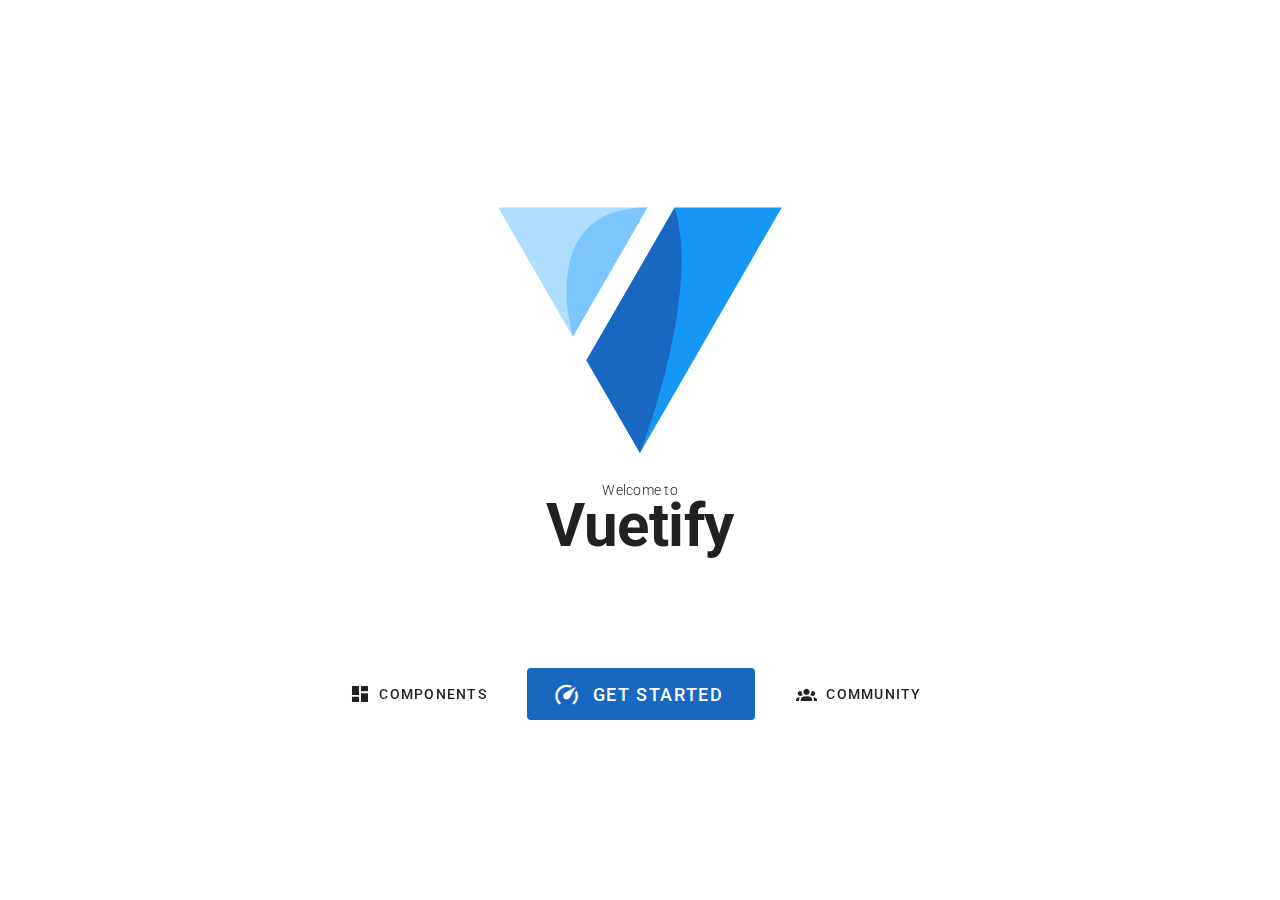
==== index.html @ 0bbea6ef "deploy: f2c32f2e1bef2b50639a0629c3ba18faef7b3a8e" ====
<!DOCTYPE html>
<html lang="en">

<head>
    <meta charset="UTF-8" />
    <link rel="icon" href="/favicon.ico" />
    <meta name="viewport" content="width=device-width, initial-scale=1.0" />
    <title>Vuetify 3</title>
  <script type="module" crossorigin src="/assets/index.d5873ca9.js"></script>
  <link rel="stylesheet" href="/assets/index.141186a6.css">
</head>

<body>
    <div id="app"></div>
    
</body>

</html>
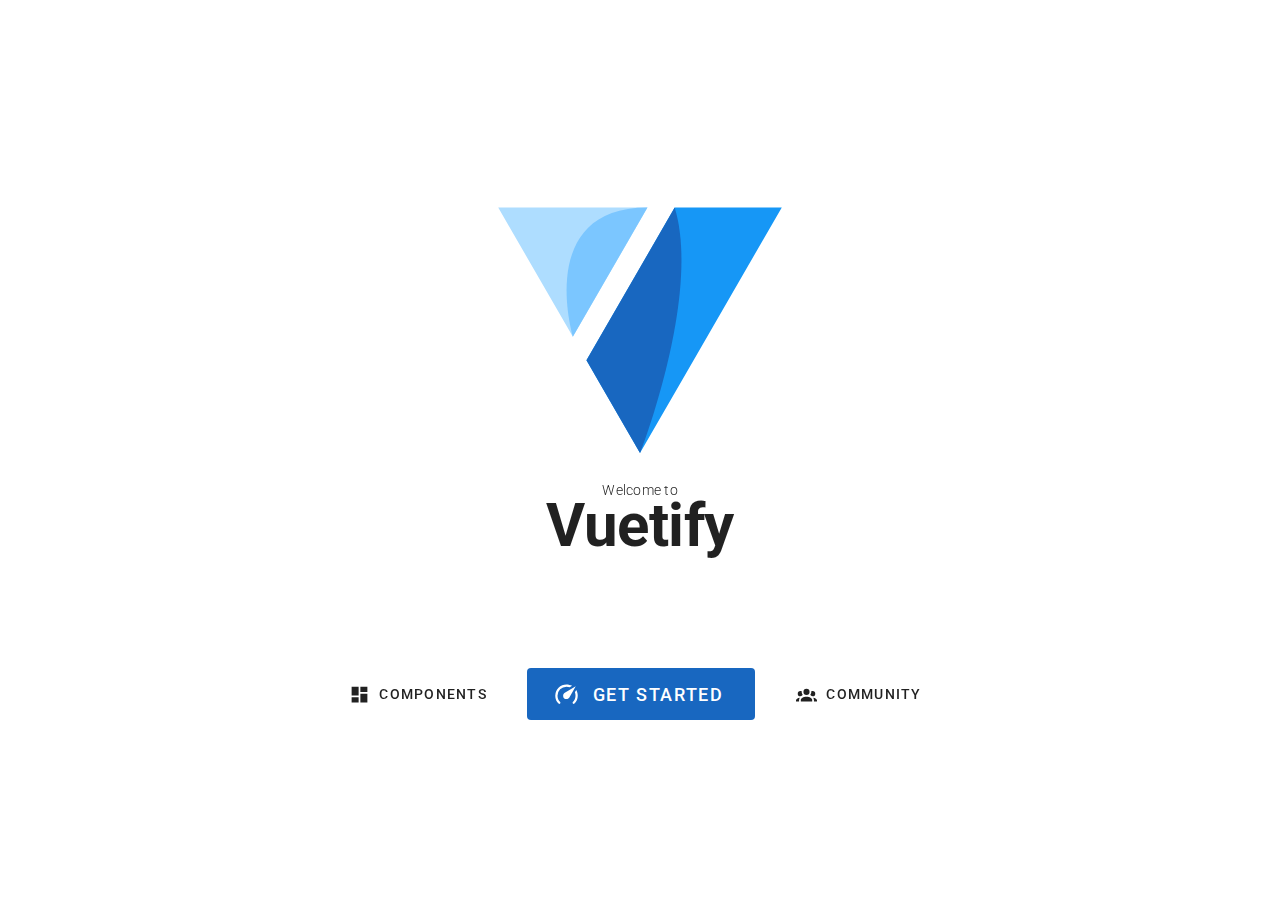
==== commit d2a955c6: "deploy: 9346ec1914d1fe28c273586a9fe1ea91f720b1ee" ====
--- a/index.html
+++ b/index.html
@@ -6,8 +6,8 @@
     <link rel="icon" href="/favicon.ico" />
     <meta name="viewport" content="width=device-width, initial-scale=1.0" />
     <title>Vuetify 3</title>
-  <script type="module" crossorigin src="/assets/index.d5873ca9.js"></script>
-  <link rel="stylesheet" href="/assets/index.141186a6.css">
+  <script type="module" crossorigin src="/assets/index.c1cafb83.js"></script>
+  <link rel="stylesheet" href="/assets/index.0f030c61.css">
 </head>
 
 <body>
--- a/assets/index.0f030c61.css
+++ b/assets/index.0f030c61.css
@@ -0,0 +1,5 @@
+.v-btn{align-items:center;border-radius:4px;display:inline-grid;grid-template-areas:"prepend content append";grid-template-columns:max-content auto max-content;font-weight:500;justify-content:center;letter-spacing:.0892857143em;line-height:normal;max-width:100%;outline:none;position:relative;text-decoration:none;text-indent:.0892857143em;text-transform:uppercase;transition-property:box-shadow,transform,opacity,background;transition-duration:.28s;transition-timing-function:cubic-bezier(.4,0,.2,1);user-select:none;vertical-align:middle;flex-shrink:0;border-color:rgba(var(--v-border-color),var(--v-border-opacity));border-style:solid;border-width:0}.v-btn--size-x-small{--v-btn-size: .625rem;--v-btn-height: 20px;font-size:.625rem;min-width:36px;padding:0 8px}.v-btn--size-small{--v-btn-size: .75rem;--v-btn-height: 28px;font-size:.75rem;min-width:50px;padding:0 12px}.v-btn--size-default{--v-btn-size: .875rem;--v-btn-height: 36px;font-size:.875rem;min-width:64px;padding:0 16px}.v-btn--size-large{--v-btn-size: 1rem;--v-btn-height: 44px;font-size:1rem;min-width:78px;padding:0 20px}.v-btn--size-x-large{--v-btn-size: 1.125rem;--v-btn-height: 52px;font-size:1.125rem;min-width:92px;padding:0 24px}.v-btn.v-btn--density-default{height:calc(var(--v-btn-height) + 0px)}.v-btn.v-btn--density-comfortable{height:calc(var(--v-btn-height) + -8px)}.v-btn.v-btn--density-compact{height:calc(var(--v-btn-height) + -12px)}.v-btn--border{border-width:thin;box-shadow:none}.v-btn--absolute{position:absolute}.v-btn--fixed{position:fixed}.v-btn:hover>.v-btn__overlay{opacity:calc(var(--v-hover-opacity) * var(--v-theme-overlay-multiplier))}.v-btn:focus-visible>.v-btn__overlay{opacity:calc(var(--v-focus-opacity) * var(--v-theme-overlay-multiplier))}@supports not selector(:focus-visible){.v-btn:focus>.v-btn__overlay{opacity:calc(var(--v-focus-opacity) * var(--v-theme-overlay-multiplier))}}.v-btn--active>.v-btn__overlay,.v-btn[aria-haspopup=menu][aria-expanded=true]>.v-btn__overlay{opacity:calc(var(--v-activated-opacity) * var(--v-theme-overlay-multiplier))}.v-btn--active:hover>.v-btn__overlay,.v-btn[aria-haspopup=menu][aria-expanded=true]:hover>.v-btn__overlay{opacity:calc((var(--v-activated-opacity) + var(--v-hover-opacity)) * var(--v-theme-overlay-multiplier))}.v-btn--active:focus-visible>.v-btn__overlay,.v-btn[aria-haspopup=menu][aria-expanded=true]:focus-visible>.v-btn__overlay{opacity:calc((var(--v-activated-opacity) + var(--v-focus-opacity)) * var(--v-theme-overlay-multiplier))}@supports not selector(:focus-visible){.v-btn--active:focus>.v-btn__overlay,.v-btn[aria-haspopup=menu][aria-expanded=true]:focus>.v-btn__overlay{opacity:calc((var(--v-activated-opacity) + var(--v-focus-opacity)) * var(--v-theme-overlay-multiplier))}}.v-btn--variant-plain,.v-btn--variant-outlined,.v-btn--variant-text,.v-btn--variant-tonal{background:transparent;color:inherit}.v-btn--variant-plain{opacity:.62}.v-btn--variant-plain:focus,.v-btn--variant-plain:hover{opacity:1}.v-btn--variant-plain .v-btn__overlay{display:none}.v-btn--variant-elevated,.v-btn--variant-flat{background:rgb(var(--v-theme-surface));color:rgba(var(--v-theme-on-surface),var(--v-high-emphasis-opacity))}.v-btn--variant-elevated{box-shadow:0 3px 1px -2px var(--v-shadow-key-umbra-opacity, rgba(0, 0, 0, .2)),0 2px 2px 0 var(--v-shadow-key-penumbra-opacity, rgba(0, 0, 0, .14)),0 1px 5px 0 var(--v-shadow-key-penumbra-opacity, rgba(0, 0, 0, .12))}.v-btn--variant-flat{box-shadow:0 0 0 0 var(--v-shadow-key-umbra-opacity, rgba(0, 0, 0, .2)),0 0 0 0 var(--v-shadow-key-penumbra-opacity, rgba(0, 0, 0, .14)),0 0 0 0 var(--v-shadow-key-penumbra-opacity, rgba(0, 0, 0, .12))}.v-btn--variant-outlined{border:thin solid currentColor}.v-btn--variant-text .v-btn__overlay{background:currentColor}.v-btn--variant-tonal .v-btn__underlay{background:currentColor;opacity:var(--v-activated-opacity);border-radius:inherit;position:absolute;top:0;right:0;bottom:0;left:0;pointer-events:none}@supports selector(:focus-visible){.v-btn:after{content:"";position:absolute;top:0;left:0;width:100%;height:100%;pointer-events:none;border:2px solid currentColor;border-radius:inherit;opacity:0;transition:opacity .2s ease-in-out}.v-btn:focus-visible:after{opacity:calc(.25 * var(--v-theme-overlay-multiplier))}}.v-btn--icon{border-radius:50%;min-width:0;padding:0}.v-btn--icon.v-btn--size-default{font-size:1rem}.v-btn--icon.v-btn--density-default{width:calc(var(--v-btn-height) + 12px);height:calc(var(--v-btn-height) + 12px)}.v-btn--icon.v-btn--density-comfortable{width:calc(var(--v-btn-height) + 0px);height:calc(var(--v-btn-height) + 0px)}.v-btn--icon.v-btn--density-compact{width:calc(var(--v-btn-height) + -8px);height:calc(var(--v-btn-height) + -8px)}.v-btn--elevated:hover,.v-btn--elevated:focus{box-shadow:0 2px 4px -1px var(--v-shadow-key-umbra-opacity, rgba(0, 0, 0, .2)),0 4px 5px 0 var(--v-shadow-key-penumbra-opacity, rgba(0, 0, 0, .14)),0 1px 10px 0 var(--v-shadow-key-penumbra-opacity, rgba(0, 0, 0, .12))}.v-btn--elevated:active{box-shadow:0 5px 5px -3px var(--v-shadow-key-umbra-opacity, rgba(0, 0, 0, .2)),0 8px 10px 1px var(--v-shadow-key-penumbra-opacity, rgba(0, 0, 0, .14)),0 3px 14px 2px var(--v-shadow-key-penumbra-opacity, rgba(0, 0, 0, .12))}.v-btn--flat{box-shadow:none}.v-btn--block{display:flex;flex:1 0 auto;min-width:100%}.v-btn--disabled{pointer-events:none;opacity:.26}.v-btn--disabled.v-btn--variant-elevated,.v-btn--disabled.v-btn--variant-flat{box-shadow:none;opacity:1;color:rgba(var(--v-theme-on-surface),.26);background:rgb(var(--v-theme-surface))}.v-btn--disabled.v-btn--variant-elevated .v-btn__overlay,.v-btn--disabled.v-btn--variant-flat .v-btn__overlay{opacity:.4615384615}.v-btn--loading{pointer-events:none}.v-btn--loading .v-btn__content,.v-btn--loading .v-btn__prepend,.v-btn--loading .v-btn__append{opacity:0}.v-btn--stacked{grid-template-areas:"prepend" "content" "append";grid-template-columns:auto;grid-template-rows:max-content max-content max-content;justify-items:center;align-content:center}.v-btn--stacked .v-btn__content{flex-direction:column;line-height:1.25}.v-btn--stacked .v-btn__prepend,.v-btn--stacked .v-btn__append,.v-btn--stacked .v-btn__content>.v-icon--start,.v-btn--stacked .v-btn__content>.v-icon--end{margin-inline-start:0;margin-inline-end:0}.v-btn--stacked .v-btn__prepend,.v-btn--stacked .v-btn__content>.v-icon--start{margin-bottom:4px}.v-btn--stacked .v-btn__append,.v-btn--stacked .v-btn__content>.v-icon--end{margin-top:4px}.v-btn--stacked.v-btn--size-x-small{--v-btn-size: .625rem;--v-btn-height: 56px;font-size:.625rem;min-width:56px;padding:0 12px}.v-btn--stacked.v-btn--size-small{--v-btn-size: .75rem;--v-btn-height: 64px;font-size:.75rem;min-width:64px;padding:0 14px}.v-btn--stacked.v-btn--size-default{--v-btn-size: .875rem;--v-btn-height: 72px;font-size:.875rem;min-width:72px;padding:0 16px}.v-btn--stacked.v-btn--size-large{--v-btn-size: 1rem;--v-btn-height: 80px;font-size:1rem;min-width:80px;padding:0 18px}.v-btn--stacked.v-btn--size-x-large{--v-btn-size: 1.125rem;--v-btn-height: 88px;font-size:1.125rem;min-width:88px;padding:0 20px}.v-btn--stacked.v-btn--density-default{height:calc(var(--v-btn-height) + 0px)}.v-btn--stacked.v-btn--density-comfortable{height:calc(var(--v-btn-height) + -16px)}.v-btn--stacked.v-btn--density-compact{height:calc(var(--v-btn-height) + -24px)}.v-btn--rounded{border-radius:24px}.v-btn .v-icon{--v-icon-size-multiplier: .8571428571}.v-btn--icon .v-icon{--v-icon-size-multiplier: 1}.v-btn--stacked .v-icon{--v-icon-size-multiplier: 1.1428571429}.v-btn__loader{align-items:center;display:flex;height:100%;justify-content:center;left:0;position:absolute;top:0;width:100%}.v-btn__content,.v-btn__prepend,.v-btn__append{align-items:center;display:flex;transition:transform,opacity .2s cubic-bezier(.4,0,.2,1)}.v-btn__prepend{grid-area:prepend;margin-inline-start:calc(var(--v-btn-height) / -9);margin-inline-end:calc(var(--v-btn-height) / 4.5)}.v-btn__append{grid-area:append;margin-inline-start:calc(var(--v-btn-height) / 4.5);margin-inline-end:calc(var(--v-btn-height) / -9)}.v-btn__content{grid-area:content;justify-content:center;white-space:nowrap}.v-btn__content>.v-icon--start{margin-inline-start:calc(var(--v-btn-height) / -9);margin-inline-end:calc(var(--v-btn-height) / 4.5)}.v-btn__content>.v-icon--end{margin-inline-start:calc(var(--v-btn-height) / 4.5);margin-inline-end:calc(var(--v-btn-height) / -9)}.v-btn--stacked .v-btn__content{white-space:normal}.v-btn__overlay{background-color:currentColor;border-radius:inherit;opacity:0;transition:opacity .2s ease-in-out}.v-btn__overlay,.v-btn__underlay{position:absolute;top:0;left:0;width:100%;height:100%;pointer-events:none}.v-app-bar .v-btn{box-shadow:0 0 0 0 var(--v-shadow-key-umbra-opacity, rgba(0, 0, 0, .2)),0 0 0 0 var(--v-shadow-key-penumbra-opacity, rgba(0, 0, 0, .14)),0 0 0 0 var(--v-shadow-key-penumbra-opacity, rgba(0, 0, 0, .12))}.v-card-actions .v-btn{padding:0 8px;box-shadow:0 0 0 0 var(--v-shadow-key-umbra-opacity, rgba(0, 0, 0, .2)),0 0 0 0 var(--v-shadow-key-penumbra-opacity, rgba(0, 0, 0, .14)),0 0 0 0 var(--v-shadow-key-penumbra-opacity, rgba(0, 0, 0, .12))}.v-card-actions .v-btn~.v-btn{margin-inline-start:.5rem}.v-banner-actions .v-btn{padding:0 8px}.v-pagination .v-btn{border-radius:4px}.v-btn__overlay{transition:none}.v-pagination__item--is-active .v-btn__overlay{opacity:var(--v-border-opacity)}.v-snackbar-actions .v-btn{padding:0 8px}.v-btn-toggle .v-btn.v-btn--selected:not(.v-btn--disabled) .v-btn__overlay{opacity:var(--v-activated-opacity)}.v-btn-group{display:inline-flex;flex-wrap:nowrap;max-width:100%;min-width:0;overflow:hidden;vertical-align:middle;border-color:rgba(var(--v-border-color),var(--v-border-opacity));border-style:solid;border-width:0;box-shadow:0 0 0 0 var(--v-shadow-key-umbra-opacity, rgba(0, 0, 0, .2)),0 0 0 0 var(--v-shadow-key-penumbra-opacity, rgba(0, 0, 0, .14)),0 0 0 0 var(--v-shadow-key-penumbra-opacity, rgba(0, 0, 0, .12));border-radius:4px;background:transparent;color:rgba(var(--v-theme-on-surface),var(--v-high-emphasis-opacity))}.v-btn-group--border{border-width:thin;box-shadow:none}.v-btn-group--density-default.v-btn-group{height:48px}.v-btn-group--density-comfortable.v-btn-group{height:40px}.v-btn-group--density-compact.v-btn-group{height:36px}.v-btn-group .v-btn{border-radius:0;border-color:inherit}.v-btn-group .v-btn:not(:last-child){border-inline-end:none}.v-btn-group .v-btn:not(:first-child){border-inline-start:none}.v-btn-group .v-btn:first-child{border-start-start-radius:inherit;border-end-start-radius:inherit}.v-btn-group .v-btn:last-child{border-start-end-radius:inherit;border-end-end-radius:inherit}.v-btn-group--divided .v-btn:not(:last-child){border-inline-end-width:thin;border-inline-end-style:solid;border-inline-end-color:rgba(var(--v-border-color),var(--v-border-opacity))}.v-btn-group--tile{border-radius:0}.v-icon{--v-icon-size-multiplier: 1;align-items:center;display:inline-flex;font-feature-settings:"liga";height:1em;justify-content:center;letter-spacing:normal;line-height:1;position:relative;text-indent:0;user-select:none;vertical-align:middle;width:1em}.v-icon--clickable{cursor:pointer}.v-icon--size-x-small{font-size:calc(var(--v-icon-size-multiplier) * 1em)}.v-icon--size-small{font-size:calc(var(--v-icon-size-multiplier) * 1.25em)}.v-icon--size-default{font-size:calc(var(--v-icon-size-multiplier) * 1.5em)}.v-icon--size-large{font-size:calc(var(--v-icon-size-multiplier) * 1.75em)}.v-icon--size-x-large{font-size:calc(var(--v-icon-size-multiplier) * 2em)}.v-icon__svg{fill:currentColor;width:100%;height:100%}.v-icon--start{margin-inline-end:8px}.v-icon--end{margin-inline-start:8px}.v-progress-circular{align-items:center;display:inline-flex;justify-content:center;position:relative;vertical-align:middle}.v-progress-circular>svg{width:100%;height:100%;margin:auto;position:absolute;top:0;bottom:0;left:0;right:0;z-index:0}.v-progress-circular__content{align-items:center;display:flex;justify-content:center}.v-progress-circular__underlay{color:rgba(var(--v-border-color),var(--v-border-opacity));stroke:currentColor;z-index:1}.v-progress-circular__overlay{stroke:currentColor;transition:all .2s ease-in-out,stroke-width 0s;z-index:2}.v-progress-circular--size-x-small{height:16px;width:16px}.v-progress-circular--size-small{height:24px;width:24px}.v-progress-circular--size-default{height:32px;width:32px}.v-progress-circular--size-large{height:48px;width:48px}.v-progress-circular--size-x-large{height:64px;width:64px}.v-progress-circular--indeterminate>svg{animation:progress-circular-rotate 1.4s linear infinite;transform-origin:center center;transition:all .2s ease-in-out}.v-progress-circular--indeterminate .v-progress-circular__overlay{animation:progress-circular-dash 1.4s ease-in-out infinite;stroke-dasharray:25,200;stroke-dashoffset:0;stroke-linecap:round}.v-progress-circular--disable-shrink>svg{animation-duration:.7s}.v-progress-circular--disable-shrink .v-progress-circular__overlay{animation:none}.v-progress-circular--indeterminate:not(.v-progress-circular--visible)>svg,.v-progress-circular--indeterminate:not(.v-progress-circular--visible) .v-progress-circular__overlay{animation-play-state:paused!important}@keyframes progress-circular-dash{0%{stroke-dasharray:1,200;stroke-dashoffset:0px}50%{stroke-dasharray:100,200;stroke-dashoffset:-15px}to{stroke-dasharray:100,200;stroke-dashoffset:-124px}}@keyframes progress-circular-rotate{to{transform:rotate(270deg)}}.v-ripple__container{color:inherit;border-radius:inherit;position:absolute;width:100%;height:100%;left:0;top:0;overflow:hidden;z-index:0;pointer-events:none;contain:strict}.v-ripple__animation{color:inherit;position:absolute;top:0;left:0;border-radius:50%;background:currentColor;opacity:0;pointer-events:none;overflow:hidden;will-change:transform,opacity}.v-ripple__animation--enter{transition:none;opacity:0}.v-ripple__animation--in{transition:transform .25s cubic-bezier(0,0,.2,1),opacity .1s cubic-bezier(0,0,.2,1);opacity:calc(.25 * var(--v-theme-overlay-multiplier))}.v-ripple__animation--out{transition:opacity .3s cubic-bezier(0,0,.2,1);opacity:0}.v-container{width:100%;padding:16px;margin-right:auto;margin-left:auto}@media (min-width: 960px){.v-container{max-width:900px}}@media (min-width: 1280px){.v-container{max-width:1200px}}@media (min-width: 1920px){.v-container{max-width:1800px}}@media (min-width: 2560px){.v-container{max-width:2400px}}.v-container--fluid{max-width:100%}.v-container.fill-height{align-items:center;display:flex;flex-wrap:wrap}.v-row{display:flex;flex-wrap:wrap;flex:1 1 auto;margin:-12px}.v-row+.v-row{margin-top:12px}.v-row+.v-row--dense{margin-top:4px}.v-row--dense{margin:-4px}.v-row--dense>.v-col,.v-row--dense>[class*=v-col-]{padding:4px}.v-row.v-row--no-gutters{margin:0}.v-row.v-row--no-gutters>.v-col,.v-row.v-row--no-gutters>[class*=v-col-]{padding:0}.v-col-xxl,.v-col-xxl-auto,.v-col-xxl-12,.v-col-xxl-11,.v-col-xxl-10,.v-col-xxl-9,.v-col-xxl-8,.v-col-xxl-7,.v-col-xxl-6,.v-col-xxl-5,.v-col-xxl-4,.v-col-xxl-3,.v-col-xxl-2,.v-col-xxl-1,.v-col-xl,.v-col-xl-auto,.v-col-xl-12,.v-col-xl-11,.v-col-xl-10,.v-col-xl-9,.v-col-xl-8,.v-col-xl-7,.v-col-xl-6,.v-col-xl-5,.v-col-xl-4,.v-col-xl-3,.v-col-xl-2,.v-col-xl-1,.v-col-lg,.v-col-lg-auto,.v-col-lg-12,.v-col-lg-11,.v-col-lg-10,.v-col-lg-9,.v-col-lg-8,.v-col-lg-7,.v-col-lg-6,.v-col-lg-5,.v-col-lg-4,.v-col-lg-3,.v-col-lg-2,.v-col-lg-1,.v-col-md,.v-col-md-auto,.v-col-md-12,.v-col-md-11,.v-col-md-10,.v-col-md-9,.v-col-md-8,.v-col-md-7,.v-col-md-6,.v-col-md-5,.v-col-md-4,.v-col-md-3,.v-col-md-2,.v-col-md-1,.v-col-sm,.v-col-sm-auto,.v-col-sm-12,.v-col-sm-11,.v-col-sm-10,.v-col-sm-9,.v-col-sm-8,.v-col-sm-7,.v-col-sm-6,.v-col-sm-5,.v-col-sm-4,.v-col-sm-3,.v-col-sm-2,.v-col-sm-1,.v-col,.v-col-auto,.v-col-12,.v-col-11,.v-col-10,.v-col-9,.v-col-8,.v-col-7,.v-col-6,.v-col-5,.v-col-4,.v-col-3,.v-col-2,.v-col-1{width:100%;padding:12px}.v-col{flex-basis:0;flex-grow:1;max-width:100%}.v-col-auto{flex:0 0 auto;width:auto;max-width:100%}.v-col-1{flex:0 0 8.3333333333%;max-width:8.3333333333%}.v-col-2{flex:0 0 16.6666666667%;max-width:16.6666666667%}.v-col-3{flex:0 0 25%;max-width:25%}.v-col-4{flex:0 0 33.3333333333%;max-width:33.3333333333%}.v-col-5{flex:0 0 41.6666666667%;max-width:41.6666666667%}.v-col-6{flex:0 0 50%;max-width:50%}.v-col-7{flex:0 0 58.3333333333%;max-width:58.3333333333%}.v-col-8{flex:0 0 66.6666666667%;max-width:66.6666666667%}.v-col-9{flex:0 0 75%;max-width:75%}.v-col-10{flex:0 0 83.3333333333%;max-width:83.3333333333%}.v-col-11{flex:0 0 91.6666666667%;max-width:91.6666666667%}.v-col-12{flex:0 0 100%;max-width:100%}.offset-1.v-locale--is-ltr,.v-locale--is-ltr .offset-1{margin-left:8.3333333333%}.offset-1.v-locale--is-rtl,.v-locale--is-rtl .offset-1{margin-right:8.3333333333%}.offset-2.v-locale--is-ltr,.v-locale--is-ltr .offset-2{margin-left:16.6666666667%}.offset-2.v-locale--is-rtl,.v-locale--is-rtl .offset-2{margin-right:16.6666666667%}.offset-3.v-locale--is-ltr,.v-locale--is-ltr .offset-3{margin-left:25%}.offset-3.v-locale--is-rtl,.v-locale--is-rtl .offset-3{margin-right:25%}.offset-4.v-locale--is-ltr,.v-locale--is-ltr .offset-4{margin-left:33.3333333333%}.offset-4.v-locale--is-rtl,.v-locale--is-rtl .offset-4{margin-right:33.3333333333%}.offset-5.v-locale--is-ltr,.v-locale--is-ltr .offset-5{margin-left:41.6666666667%}.offset-5.v-locale--is-rtl,.v-locale--is-rtl .offset-5{margin-right:41.6666666667%}.offset-6.v-locale--is-ltr,.v-locale--is-ltr .offset-6{margin-left:50%}.offset-6.v-locale--is-rtl,.v-locale--is-rtl .offset-6{margin-right:50%}.offset-7.v-locale--is-ltr,.v-locale--is-ltr .offset-7{margin-left:58.3333333333%}.offset-7.v-locale--is-rtl,.v-locale--is-rtl .offset-7{margin-right:58.3333333333%}.offset-8.v-locale--is-ltr,.v-locale--is-ltr .offset-8{margin-left:66.6666666667%}.offset-8.v-locale--is-rtl,.v-locale--is-rtl .offset-8{margin-right:66.6666666667%}.offset-9.v-locale--is-ltr,.v-locale--is-ltr .offset-9{margin-left:75%}.offset-9.v-locale--is-rtl,.v-locale--is-rtl .offset-9{margin-right:75%}.offset-10.v-locale--is-ltr,.v-locale--is-ltr .offset-10{margin-left:83.3333333333%}.offset-10.v-locale--is-rtl,.v-locale--is-rtl .offset-10{margin-right:83.3333333333%}.offset-11.v-locale--is-ltr,.v-locale--is-ltr .offset-11{margin-left:91.6666666667%}.offset-11.v-locale--is-rtl,.v-locale--is-rtl .offset-11{margin-right:91.6666666667%}@media (min-width: 600px){.v-col-sm{flex-basis:0;flex-grow:1;max-width:100%}.v-col-sm-auto{flex:0 0 auto;width:auto;max-width:100%}.v-col-sm-1{flex:0 0 8.3333333333%;max-width:8.3333333333%}.v-col-sm-2{flex:0 0 16.6666666667%;max-width:16.6666666667%}.v-col-sm-3{flex:0 0 25%;max-width:25%}.v-col-sm-4{flex:0 0 33.3333333333%;max-width:33.3333333333%}.v-col-sm-5{flex:0 0 41.6666666667%;max-width:41.6666666667%}.v-col-sm-6{flex:0 0 50%;max-width:50%}.v-col-sm-7{flex:0 0 58.3333333333%;max-width:58.3333333333%}.v-col-sm-8{flex:0 0 66.6666666667%;max-width:66.6666666667%}.v-col-sm-9{flex:0 0 75%;max-width:75%}.v-col-sm-10{flex:0 0 83.3333333333%;max-width:83.3333333333%}.v-col-sm-11{flex:0 0 91.6666666667%;max-width:91.6666666667%}.v-col-sm-12{flex:0 0 100%;max-width:100%}.offset-sm-0.v-locale--is-ltr,.v-locale--is-ltr .offset-sm-0{margin-left:0}.offset-sm-0.v-locale--is-rtl,.v-locale--is-rtl .offset-sm-0{margin-right:0}.offset-sm-1.v-locale--is-ltr,.v-locale--is-ltr .offset-sm-1{margin-left:8.3333333333%}.offset-sm-1.v-locale--is-rtl,.v-locale--is-rtl .offset-sm-1{margin-right:8.3333333333%}.offset-sm-2.v-locale--is-ltr,.v-locale--is-ltr .offset-sm-2{margin-left:16.6666666667%}.offset-sm-2.v-locale--is-rtl,.v-locale--is-rtl .offset-sm-2{margin-right:16.6666666667%}.offset-sm-3.v-locale--is-ltr,.v-locale--is-ltr .offset-sm-3{margin-left:25%}.offset-sm-3.v-locale--is-rtl,.v-locale--is-rtl .offset-sm-3{margin-right:25%}.offset-sm-4.v-locale--is-ltr,.v-locale--is-ltr .offset-sm-4{margin-left:33.3333333333%}.offset-sm-4.v-locale--is-rtl,.v-locale--is-rtl .offset-sm-4{margin-right:33.3333333333%}.offset-sm-5.v-locale--is-ltr,.v-locale--is-ltr .offset-sm-5{margin-left:41.6666666667%}.offset-sm-5.v-locale--is-rtl,.v-locale--is-rtl .offset-sm-5{margin-right:41.6666666667%}.offset-sm-6.v-locale--is-ltr,.v-locale--is-ltr .offset-sm-6{margin-left:50%}.offset-sm-6.v-locale--is-rtl,.v-locale--is-rtl .offset-sm-6{margin-right:50%}.offset-sm-7.v-locale--is-ltr,.v-locale--is-ltr .offset-sm-7{margin-left:58.3333333333%}.offset-sm-7.v-locale--is-rtl,.v-locale--is-rtl .offset-sm-7{margin-right:58.3333333333%}.offset-sm-8.v-locale--is-ltr,.v-locale--is-ltr .offset-sm-8{margin-left:66.6666666667%}.offset-sm-8.v-locale--is-rtl,.v-locale--is-rtl .offset-sm-8{margin-right:66.6666666667%}.offset-sm-9.v-locale--is-ltr,.v-locale--is-ltr .offset-sm-9{margin-left:75%}.offset-sm-9.v-locale--is-rtl,.v-locale--is-rtl .offset-sm-9{margin-right:75%}.offset-sm-10.v-locale--is-ltr,.v-locale--is-ltr .offset-sm-10{margin-left:83.3333333333%}.offset-sm-10.v-locale--is-rtl,.v-locale--is-rtl .offset-sm-10{margin-right:83.3333333333%}.offset-sm-11.v-locale--is-ltr,.v-locale--is-ltr .offset-sm-11{margin-left:91.6666666667%}.offset-sm-11.v-locale--is-rtl,.v-locale--is-rtl .offset-sm-11{margin-right:91.6666666667%}}@media (min-width: 960px){.v-col-md{flex-basis:0;flex-grow:1;max-width:100%}.v-col-md-auto{flex:0 0 auto;width:auto;max-width:100%}.v-col-md-1{flex:0 0 8.3333333333%;max-width:8.3333333333%}.v-col-md-2{flex:0 0 16.6666666667%;max-width:16.6666666667%}.v-col-md-3{flex:0 0 25%;max-width:25%}.v-col-md-4{flex:0 0 33.3333333333%;max-width:33.3333333333%}.v-col-md-5{flex:0 0 41.6666666667%;max-width:41.6666666667%}.v-col-md-6{flex:0 0 50%;max-width:50%}.v-col-md-7{flex:0 0 58.3333333333%;max-width:58.3333333333%}.v-col-md-8{flex:0 0 66.6666666667%;max-width:66.6666666667%}.v-col-md-9{flex:0 0 75%;max-width:75%}.v-col-md-10{flex:0 0 83.3333333333%;max-width:83.3333333333%}.v-col-md-11{flex:0 0 91.6666666667%;max-width:91.6666666667%}.v-col-md-12{flex:0 0 100%;max-width:100%}.offset-md-0.v-locale--is-ltr,.v-locale--is-ltr .offset-md-0{margin-left:0}.offset-md-0.v-locale--is-rtl,.v-locale--is-rtl .offset-md-0{margin-right:0}.offset-md-1.v-locale--is-ltr,.v-locale--is-ltr .offset-md-1{margin-left:8.3333333333%}.offset-md-1.v-locale--is-rtl,.v-locale--is-rtl .offset-md-1{margin-right:8.3333333333%}.offset-md-2.v-locale--is-ltr,.v-locale--is-ltr .offset-md-2{margin-left:16.6666666667%}.offset-md-2.v-locale--is-rtl,.v-locale--is-rtl .offset-md-2{margin-right:16.6666666667%}.offset-md-3.v-locale--is-ltr,.v-locale--is-ltr .offset-md-3{margin-left:25%}.offset-md-3.v-locale--is-rtl,.v-locale--is-rtl .offset-md-3{margin-right:25%}.offset-md-4.v-locale--is-ltr,.v-locale--is-ltr .offset-md-4{margin-left:33.3333333333%}.offset-md-4.v-locale--is-rtl,.v-locale--is-rtl .offset-md-4{margin-right:33.3333333333%}.offset-md-5.v-locale--is-ltr,.v-locale--is-ltr .offset-md-5{margin-left:41.6666666667%}.offset-md-5.v-locale--is-rtl,.v-locale--is-rtl .offset-md-5{margin-right:41.6666666667%}.offset-md-6.v-locale--is-ltr,.v-locale--is-ltr .offset-md-6{margin-left:50%}.offset-md-6.v-locale--is-rtl,.v-locale--is-rtl .offset-md-6{margin-right:50%}.offset-md-7.v-locale--is-ltr,.v-locale--is-ltr .offset-md-7{margin-left:58.3333333333%}.offset-md-7.v-locale--is-rtl,.v-locale--is-rtl .offset-md-7{margin-right:58.3333333333%}.offset-md-8.v-locale--is-ltr,.v-locale--is-ltr .offset-md-8{margin-left:66.6666666667%}.offset-md-8.v-locale--is-rtl,.v-locale--is-rtl .offset-md-8{margin-right:66.6666666667%}.offset-md-9.v-locale--is-ltr,.v-locale--is-ltr .offset-md-9{margin-left:75%}.offset-md-9.v-locale--is-rtl,.v-locale--is-rtl .offset-md-9{margin-right:75%}.offset-md-10.v-locale--is-ltr,.v-locale--is-ltr .offset-md-10{margin-left:83.3333333333%}.offset-md-10.v-locale--is-rtl,.v-locale--is-rtl .offset-md-10{margin-right:83.3333333333%}.offset-md-11.v-locale--is-ltr,.v-locale--is-ltr .offset-md-11{margin-left:91.6666666667%}.offset-md-11.v-locale--is-rtl,.v-locale--is-rtl .offset-md-11{margin-right:91.6666666667%}}@media (min-width: 1280px){.v-col-lg{flex-basis:0;flex-grow:1;max-width:100%}.v-col-lg-auto{flex:0 0 auto;width:auto;max-width:100%}.v-col-lg-1{flex:0 0 8.3333333333%;max-width:8.3333333333%}.v-col-lg-2{flex:0 0 16.6666666667%;max-width:16.6666666667%}.v-col-lg-3{flex:0 0 25%;max-width:25%}.v-col-lg-4{flex:0 0 33.3333333333%;max-width:33.3333333333%}.v-col-lg-5{flex:0 0 41.6666666667%;max-width:41.6666666667%}.v-col-lg-6{flex:0 0 50%;max-width:50%}.v-col-lg-7{flex:0 0 58.3333333333%;max-width:58.3333333333%}.v-col-lg-8{flex:0 0 66.6666666667%;max-width:66.6666666667%}.v-col-lg-9{flex:0 0 75%;max-width:75%}.v-col-lg-10{flex:0 0 83.3333333333%;max-width:83.3333333333%}.v-col-lg-11{flex:0 0 91.6666666667%;max-width:91.6666666667%}.v-col-lg-12{flex:0 0 100%;max-width:100%}.offset-lg-0.v-locale--is-ltr,.v-locale--is-ltr .offset-lg-0{margin-left:0}.offset-lg-0.v-locale--is-rtl,.v-locale--is-rtl .offset-lg-0{margin-right:0}.offset-lg-1.v-locale--is-ltr,.v-locale--is-ltr .offset-lg-1{margin-left:8.3333333333%}.offset-lg-1.v-locale--is-rtl,.v-locale--is-rtl .offset-lg-1{margin-right:8.3333333333%}.offset-lg-2.v-locale--is-ltr,.v-locale--is-ltr .offset-lg-2{margin-left:16.6666666667%}.offset-lg-2.v-locale--is-rtl,.v-locale--is-rtl .offset-lg-2{margin-right:16.6666666667%}.offset-lg-3.v-locale--is-ltr,.v-locale--is-ltr .offset-lg-3{margin-left:25%}.offset-lg-3.v-locale--is-rtl,.v-locale--is-rtl .offset-lg-3{margin-right:25%}.offset-lg-4.v-locale--is-ltr,.v-locale--is-ltr .offset-lg-4{margin-left:33.3333333333%}.offset-lg-4.v-locale--is-rtl,.v-locale--is-rtl .offset-lg-4{margin-right:33.3333333333%}.offset-lg-5.v-locale--is-ltr,.v-locale--is-ltr .offset-lg-5{margin-left:41.6666666667%}.offset-lg-5.v-locale--is-rtl,.v-locale--is-rtl .offset-lg-5{margin-right:41.6666666667%}.offset-lg-6.v-locale--is-ltr,.v-locale--is-ltr .offset-lg-6{margin-left:50%}.offset-lg-6.v-locale--is-rtl,.v-locale--is-rtl .offset-lg-6{margin-right:50%}.offset-lg-7.v-locale--is-ltr,.v-locale--is-ltr .offset-lg-7{margin-left:58.3333333333%}.offset-lg-7.v-locale--is-rtl,.v-locale--is-rtl .offset-lg-7{margin-right:58.3333333333%}.offset-lg-8.v-locale--is-ltr,.v-locale--is-ltr .offset-lg-8{margin-left:66.6666666667%}.offset-lg-8.v-locale--is-rtl,.v-locale--is-rtl .offset-lg-8{margin-right:66.6666666667%}.offset-lg-9.v-locale--is-ltr,.v-locale--is-ltr .offset-lg-9{margin-left:75%}.offset-lg-9.v-locale--is-rtl,.v-locale--is-rtl .offset-lg-9{margin-right:75%}.offset-lg-10.v-locale--is-ltr,.v-locale--is-ltr .offset-lg-10{margin-left:83.3333333333%}.offset-lg-10.v-locale--is-rtl,.v-locale--is-rtl .offset-lg-10{margin-right:83.3333333333%}.offset-lg-11.v-locale--is-ltr,.v-locale--is-ltr .offset-lg-11{margin-left:91.6666666667%}.offset-lg-11.v-locale--is-rtl,.v-locale--is-rtl .offset-lg-11{margin-right:91.6666666667%}}@media (min-width: 1920px){.v-col-xl{flex-basis:0;flex-grow:1;max-width:100%}.v-col-xl-auto{flex:0 0 auto;width:auto;max-width:100%}.v-col-xl-1{flex:0 0 8.3333333333%;max-width:8.3333333333%}.v-col-xl-2{flex:0 0 16.6666666667%;max-width:16.6666666667%}.v-col-xl-3{flex:0 0 25%;max-width:25%}.v-col-xl-4{flex:0 0 33.3333333333%;max-width:33.3333333333%}.v-col-xl-5{flex:0 0 41.6666666667%;max-width:41.6666666667%}.v-col-xl-6{flex:0 0 50%;max-width:50%}.v-col-xl-7{flex:0 0 58.3333333333%;max-width:58.3333333333%}.v-col-xl-8{flex:0 0 66.6666666667%;max-width:66.6666666667%}.v-col-xl-9{flex:0 0 75%;max-width:75%}.v-col-xl-10{flex:0 0 83.3333333333%;max-width:83.3333333333%}.v-col-xl-11{flex:0 0 91.6666666667%;max-width:91.6666666667%}.v-col-xl-12{flex:0 0 100%;max-width:100%}.offset-xl-0.v-locale--is-ltr,.v-locale--is-ltr .offset-xl-0{margin-left:0}.offset-xl-0.v-locale--is-rtl,.v-locale--is-rtl .offset-xl-0{margin-right:0}.offset-xl-1.v-locale--is-ltr,.v-locale--is-ltr .offset-xl-1{margin-left:8.3333333333%}.offset-xl-1.v-locale--is-rtl,.v-locale--is-rtl .offset-xl-1{margin-right:8.3333333333%}.offset-xl-2.v-locale--is-ltr,.v-locale--is-ltr .offset-xl-2{margin-left:16.6666666667%}.offset-xl-2.v-locale--is-rtl,.v-locale--is-rtl .offset-xl-2{margin-right:16.6666666667%}.offset-xl-3.v-locale--is-ltr,.v-locale--is-ltr .offset-xl-3{margin-left:25%}.offset-xl-3.v-locale--is-rtl,.v-locale--is-rtl .offset-xl-3{margin-right:25%}.offset-xl-4.v-locale--is-ltr,.v-locale--is-ltr .offset-xl-4{margin-left:33.3333333333%}.offset-xl-4.v-locale--is-rtl,.v-locale--is-rtl .offset-xl-4{margin-right:33.3333333333%}.offset-xl-5.v-locale--is-ltr,.v-locale--is-ltr .offset-xl-5{margin-left:41.6666666667%}.offset-xl-5.v-locale--is-rtl,.v-locale--is-rtl .offset-xl-5{margin-right:41.6666666667%}.offset-xl-6.v-locale--is-ltr,.v-locale--is-ltr .offset-xl-6{margin-left:50%}.offset-xl-6.v-locale--is-rtl,.v-locale--is-rtl .offset-xl-6{margin-right:50%}.offset-xl-7.v-locale--is-ltr,.v-locale--is-ltr .offset-xl-7{margin-left:58.3333333333%}.offset-xl-7.v-locale--is-rtl,.v-locale--is-rtl .offset-xl-7{margin-right:58.3333333333%}.offset-xl-8.v-locale--is-ltr,.v-locale--is-ltr .offset-xl-8{margin-left:66.6666666667%}.offset-xl-8.v-locale--is-rtl,.v-locale--is-rtl .offset-xl-8{margin-right:66.6666666667%}.offset-xl-9.v-locale--is-ltr,.v-locale--is-ltr .offset-xl-9{margin-left:75%}.offset-xl-9.v-locale--is-rtl,.v-locale--is-rtl .offset-xl-9{margin-right:75%}.offset-xl-10.v-locale--is-ltr,.v-locale--is-ltr .offset-xl-10{margin-left:83.3333333333%}.offset-xl-10.v-locale--is-rtl,.v-locale--is-rtl .offset-xl-10{margin-right:83.3333333333%}.offset-xl-11.v-locale--is-ltr,.v-locale--is-ltr .offset-xl-11{margin-left:91.6666666667%}.offset-xl-11.v-locale--is-rtl,.v-locale--is-rtl .offset-xl-11{margin-right:91.6666666667%}}@media (min-width: 2560px){.v-col-xxl{flex-basis:0;flex-grow:1;max-width:100%}.v-col-xxl-auto{flex:0 0 auto;width:auto;max-width:100%}.v-col-xxl-1{flex:0 0 8.3333333333%;max-width:8.3333333333%}.v-col-xxl-2{flex:0 0 16.6666666667%;max-width:16.6666666667%}.v-col-xxl-3{flex:0 0 25%;max-width:25%}.v-col-xxl-4{flex:0 0 33.3333333333%;max-width:33.3333333333%}.v-col-xxl-5{flex:0 0 41.6666666667%;max-width:41.6666666667%}.v-col-xxl-6{flex:0 0 50%;max-width:50%}.v-col-xxl-7{flex:0 0 58.3333333333%;max-width:58.3333333333%}.v-col-xxl-8{flex:0 0 66.6666666667%;max-width:66.6666666667%}.v-col-xxl-9{flex:0 0 75%;max-width:75%}.v-col-xxl-10{flex:0 0 83.3333333333%;max-width:83.3333333333%}.v-col-xxl-11{flex:0 0 91.6666666667%;max-width:91.6666666667%}.v-col-xxl-12{flex:0 0 100%;max-width:100%}.offset-xxl-0.v-locale--is-ltr,.v-locale--is-ltr .offset-xxl-0{margin-left:0}.offset-xxl-0.v-locale--is-rtl,.v-locale--is-rtl .offset-xxl-0{margin-right:0}.offset-xxl-1.v-locale--is-ltr,.v-locale--is-ltr .offset-xxl-1{margin-left:8.3333333333%}.offset-xxl-1.v-locale--is-rtl,.v-locale--is-rtl .offset-xxl-1{margin-right:8.3333333333%}.offset-xxl-2.v-locale--is-ltr,.v-locale--is-ltr .offset-xxl-2{margin-left:16.6666666667%}.offset-xxl-2.v-locale--is-rtl,.v-locale--is-rtl .offset-xxl-2{margin-right:16.6666666667%}.offset-xxl-3.v-locale--is-ltr,.v-locale--is-ltr .offset-xxl-3{margin-left:25%}.offset-xxl-3.v-locale--is-rtl,.v-locale--is-rtl .offset-xxl-3{margin-right:25%}.offset-xxl-4.v-locale--is-ltr,.v-locale--is-ltr .offset-xxl-4{margin-left:33.3333333333%}.offset-xxl-4.v-locale--is-rtl,.v-locale--is-rtl .offset-xxl-4{margin-right:33.3333333333%}.offset-xxl-5.v-locale--is-ltr,.v-locale--is-ltr .offset-xxl-5{margin-left:41.6666666667%}.offset-xxl-5.v-locale--is-rtl,.v-locale--is-rtl .offset-xxl-5{margin-right:41.6666666667%}.offset-xxl-6.v-locale--is-ltr,.v-locale--is-ltr .offset-xxl-6{margin-left:50%}.offset-xxl-6.v-locale--is-rtl,.v-locale--is-rtl .offset-xxl-6{margin-right:50%}.offset-xxl-7.v-locale--is-ltr,.v-locale--is-ltr .offset-xxl-7{margin-left:58.3333333333%}.offset-xxl-7.v-locale--is-rtl,.v-locale--is-rtl .offset-xxl-7{margin-right:58.3333333333%}.offset-xxl-8.v-locale--is-ltr,.v-locale--is-ltr .offset-xxl-8{margin-left:66.6666666667%}.offset-xxl-8.v-locale--is-rtl,.v-locale--is-rtl .offset-xxl-8{margin-right:66.6666666667%}.offset-xxl-9.v-locale--is-ltr,.v-locale--is-ltr .offset-xxl-9{margin-left:75%}.offset-xxl-9.v-locale--is-rtl,.v-locale--is-rtl .offset-xxl-9{margin-right:75%}.offset-xxl-10.v-locale--is-ltr,.v-locale--is-ltr .offset-xxl-10{margin-left:83.3333333333%}.offset-xxl-10.v-locale--is-rtl,.v-locale--is-rtl .offset-xxl-10{margin-right:83.3333333333%}.offset-xxl-11.v-locale--is-ltr,.v-locale--is-ltr .offset-xxl-11{margin-left:91.6666666667%}.offset-xxl-11.v-locale--is-rtl,.v-locale--is-rtl .offset-xxl-11{margin-right:91.6666666667%}}.v-img{--v-theme-overlay-multiplier: 3;z-index:0}.v-img--booting .v-responsive__sizer{transition:none}.v-img__img,.v-img__picture,.v-img__gradient,.v-img__placeholder,.v-img__error{z-index:-1;position:absolute;top:0;left:0;width:100%;height:100%}.v-img__img--preload{filter:blur(4px)}.v-img__img--contain{object-fit:contain}.v-img__img--cover{object-fit:cover}.v-img__gradient{background-repeat:no-repeat}.v-responsive{display:flex;flex:1 0 auto;max-height:100%;max-width:100%;overflow:hidden;position:relative}.v-responsive__content{flex:1 0 0px;max-width:100%}.v-responsive__sizer~.v-responsive__content{margin-inline-start:-100%}.v-responsive__sizer{flex:1 0 0px;transition:padding-bottom .2s cubic-bezier(.4,0,.2,1);pointer-events:none}.v-application{display:flex;background:rgb(var(--v-theme-background));color:rgba(var(--v-theme-on-background),var(--v-high-emphasis-opacity))}.v-application__wrap{backface-visibility:hidden;display:flex;flex-direction:column;flex:1 1 auto;max-width:100%;min-height:100vh;position:relative}.v-main{flex:1 0 auto;max-width:100%;transition:.2s cubic-bezier(.4,0,.2,1);padding-left:var(--v-layout-left);padding-right:var(--v-layout-right);padding-top:var(--v-layout-top);padding-bottom:var(--v-layout-bottom)}.v-main__scroller{max-width:100%;position:relative}.v-main--scrollable{display:flex;position:absolute;top:0;left:0;width:100%;height:100%}.v-main--scrollable>.v-main__scroller{flex:1 1 auto;overflow-y:auto;--v-layout-left: 0px;--v-layout-right: 0px;--v-layout-top: 0px;--v-layout-bottom: 0px}@keyframes v-shake{59%{margin-left:0}60%,80%{margin-left:2px}70%,90%{margin-left:-2px}}.bg-black{background-color:#000!important;color:#fff!important}.bg-white{background-color:#fff!important;color:#000!important}.bg-transparent{background-color:transparent!important;color:currentColor!important}.bg-red{background-color:#f44336!important;color:#fff!important}.bg-red-lighten-5{background-color:#ffebee!important;color:#000!important}.bg-red-lighten-4{background-color:#ffcdd2!important;color:#000!important}.bg-red-lighten-3{background-color:#ef9a9a!important;color:#000!important}.bg-red-lighten-2{background-color:#e57373!important;color:#fff!important}.bg-red-lighten-1{background-color:#ef5350!important;color:#fff!important}.bg-red-darken-1{background-color:#e53935!important;color:#fff!important}.bg-red-darken-2{background-color:#d32f2f!important;color:#fff!important}.bg-red-darken-3{background-color:#c62828!important;color:#fff!important}.bg-red-darken-4{background-color:#b71c1c!important;color:#fff!important}.bg-red-accent-1{background-color:#ff8a80!important;color:#000!important}.bg-red-accent-2{background-color:#ff5252!important;color:#fff!important}.bg-red-accent-3{background-color:#ff1744!important;color:#fff!important}.bg-red-accent-4{background-color:#d50000!important;color:#fff!important}.bg-pink{background-color:#e91e63!important;color:#fff!important}.bg-pink-lighten-5{background-color:#fce4ec!important;color:#000!important}.bg-pink-lighten-4{background-color:#f8bbd0!important;color:#000!important}.bg-pink-lighten-3{background-color:#f48fb1!important;color:#000!important}.bg-pink-lighten-2{background-color:#f06292!important;color:#fff!important}.bg-pink-lighten-1{background-color:#ec407a!important;color:#fff!important}.bg-pink-darken-1{background-color:#d81b60!important;color:#fff!important}.bg-pink-darken-2{background-color:#c2185b!important;color:#fff!important}.bg-pink-darken-3{background-color:#ad1457!important;color:#fff!important}.bg-pink-darken-4{background-color:#880e4f!important;color:#fff!important}.bg-pink-accent-1{background-color:#ff80ab!important;color:#fff!important}.bg-pink-accent-2{background-color:#ff4081!important;color:#fff!important}.bg-pink-accent-3{background-color:#f50057!important;color:#fff!important}.bg-pink-accent-4{background-color:#c51162!important;color:#fff!important}.bg-purple{background-color:#9c27b0!important;color:#fff!important}.bg-purple-lighten-5{background-color:#f3e5f5!important;color:#000!important}.bg-purple-lighten-4{background-color:#e1bee7!important;color:#000!important}.bg-purple-lighten-3{background-color:#ce93d8!important;color:#fff!important}.bg-purple-lighten-2{background-color:#ba68c8!important;color:#fff!important}.bg-purple-lighten-1{background-color:#ab47bc!important;color:#fff!important}.bg-purple-darken-1{background-color:#8e24aa!important;color:#fff!important}.bg-purple-darken-2{background-color:#7b1fa2!important;color:#fff!important}.bg-purple-darken-3{background-color:#6a1b9a!important;color:#fff!important}.bg-purple-darken-4{background-color:#4a148c!important;color:#fff!important}.bg-purple-accent-1{background-color:#ea80fc!important;color:#fff!important}.bg-purple-accent-2{background-color:#e040fb!important;color:#fff!important}.bg-purple-accent-3{background-color:#d500f9!important;color:#fff!important}.bg-purple-accent-4{background-color:#a0f!important;color:#fff!important}.bg-deep-purple{background-color:#673ab7!important;color:#fff!important}.bg-deep-purple-lighten-5{background-color:#ede7f6!important;color:#000!important}.bg-deep-purple-lighten-4{background-color:#d1c4e9!important;color:#000!important}.bg-deep-purple-lighten-3{background-color:#b39ddb!important;color:#fff!important}.bg-deep-purple-lighten-2{background-color:#9575cd!important;color:#fff!important}.bg-deep-purple-lighten-1{background-color:#7e57c2!important;color:#fff!important}.bg-deep-purple-darken-1{background-color:#5e35b1!important;color:#fff!important}.bg-deep-purple-darken-2{background-color:#512da8!important;color:#fff!important}.bg-deep-purple-darken-3{background-color:#4527a0!important;color:#fff!important}.bg-deep-purple-darken-4{background-color:#311b92!important;color:#fff!important}.bg-deep-purple-accent-1{background-color:#b388ff!important;color:#fff!important}.bg-deep-purple-accent-2{background-color:#7c4dff!important;color:#fff!important}.bg-deep-purple-accent-3{background-color:#651fff!important;color:#fff!important}.bg-deep-purple-accent-4{background-color:#6200ea!important;color:#fff!important}.bg-indigo{background-color:#3f51b5!important;color:#fff!important}.bg-indigo-lighten-5{background-color:#e8eaf6!important;color:#000!important}.bg-indigo-lighten-4{background-color:#c5cae9!important;color:#000!important}.bg-indigo-lighten-3{background-color:#9fa8da!important;color:#fff!important}.bg-indigo-lighten-2{background-color:#7986cb!important;color:#fff!important}.bg-indigo-lighten-1{background-color:#5c6bc0!important;color:#fff!important}.bg-indigo-darken-1{background-color:#3949ab!important;color:#fff!important}.bg-indigo-darken-2{background-color:#303f9f!important;color:#fff!important}.bg-indigo-darken-3{background-color:#283593!important;color:#fff!important}.bg-indigo-darken-4{background-color:#1a237e!important;color:#fff!important}.bg-indigo-accent-1{background-color:#8c9eff!important;color:#fff!important}.bg-indigo-accent-2{background-color:#536dfe!important;color:#fff!important}.bg-indigo-accent-3{background-color:#3d5afe!important;color:#fff!important}.bg-indigo-accent-4{background-color:#304ffe!important;color:#fff!important}.bg-blue{background-color:#2196f3!important;color:#fff!important}.bg-blue-lighten-5{background-color:#e3f2fd!important;color:#000!important}.bg-blue-lighten-4{background-color:#bbdefb!important;color:#000!important}.bg-blue-lighten-3{background-color:#90caf9!important;color:#000!important}.bg-blue-lighten-2{background-color:#64b5f6!important;color:#000!important}.bg-blue-lighten-1{background-color:#42a5f5!important;color:#fff!important}.bg-blue-darken-1{background-color:#1e88e5!important;color:#fff!important}.bg-blue-darken-2{background-color:#1976d2!important;color:#fff!important}.bg-blue-darken-3{background-color:#1565c0!important;color:#fff!important}.bg-blue-darken-4{background-color:#0d47a1!important;color:#fff!important}.bg-blue-accent-1{background-color:#82b1ff!important;color:#000!important}.bg-blue-accent-2{background-color:#448aff!important;color:#fff!important}.bg-blue-accent-3{background-color:#2979ff!important;color:#fff!important}.bg-blue-accent-4{background-color:#2962ff!important;color:#fff!important}.bg-light-blue{background-color:#03a9f4!important;color:#fff!important}.bg-light-blue-lighten-5{background-color:#e1f5fe!important;color:#000!important}.bg-light-blue-lighten-4{background-color:#b3e5fc!important;color:#000!important}.bg-light-blue-lighten-3{background-color:#81d4fa!important;color:#000!important}.bg-light-blue-lighten-2{background-color:#4fc3f7!important;color:#000!important}.bg-light-blue-lighten-1{background-color:#29b6f6!important;color:#000!important}.bg-light-blue-darken-1{background-color:#039be5!important;color:#fff!important}.bg-light-blue-darken-2{background-color:#0288d1!important;color:#fff!important}.bg-light-blue-darken-3{background-color:#0277bd!important;color:#fff!important}.bg-light-blue-darken-4{background-color:#01579b!important;color:#fff!important}.bg-light-blue-accent-1{background-color:#80d8ff!important;color:#000!important}.bg-light-blue-accent-2{background-color:#40c4ff!important;color:#000!important}.bg-light-blue-accent-3{background-color:#00b0ff!important;color:#fff!important}.bg-light-blue-accent-4{background-color:#0091ea!important;color:#fff!important}.bg-cyan{background-color:#00bcd4!important;color:#000!important}.bg-cyan-lighten-5{background-color:#e0f7fa!important;color:#000!important}.bg-cyan-lighten-4{background-color:#b2ebf2!important;color:#000!important}.bg-cyan-lighten-3{background-color:#80deea!important;color:#000!important}.bg-cyan-lighten-2{background-color:#4dd0e1!important;color:#000!important}.bg-cyan-lighten-1{background-color:#26c6da!important;color:#000!important}.bg-cyan-darken-1{background-color:#00acc1!important;color:#fff!important}.bg-cyan-darken-2{background-color:#0097a7!important;color:#fff!important}.bg-cyan-darken-3{background-color:#00838f!important;color:#fff!important}.bg-cyan-darken-4{background-color:#006064!important;color:#fff!important}.bg-cyan-accent-1{background-color:#84ffff!important;color:#000!important}.bg-cyan-accent-2{background-color:#18ffff!important;color:#000!important}.bg-cyan-accent-3{background-color:#00e5ff!important;color:#000!important}.bg-cyan-accent-4{background-color:#00b8d4!important;color:#fff!important}.bg-teal{background-color:#009688!important;color:#fff!important}.bg-teal-lighten-5{background-color:#e0f2f1!important;color:#000!important}.bg-teal-lighten-4{background-color:#b2dfdb!important;color:#000!important}.bg-teal-lighten-3{background-color:#80cbc4!important;color:#000!important}.bg-teal-lighten-2{background-color:#4db6ac!important;color:#fff!important}.bg-teal-lighten-1{background-color:#26a69a!important;color:#fff!important}.bg-teal-darken-1{background-color:#00897b!important;color:#fff!important}.bg-teal-darken-2{background-color:#00796b!important;color:#fff!important}.bg-teal-darken-3{background-color:#00695c!important;color:#fff!important}.bg-teal-darken-4{background-color:#004d40!important;color:#fff!important}.bg-teal-accent-1{background-color:#a7ffeb!important;color:#000!important}.bg-teal-accent-2{background-color:#64ffda!important;color:#000!important}.bg-teal-accent-3{background-color:#1de9b6!important;color:#000!important}.bg-teal-accent-4{background-color:#00bfa5!important;color:#fff!important}.bg-green{background-color:#4caf50!important;color:#fff!important}.bg-green-lighten-5{background-color:#e8f5e9!important;color:#000!important}.bg-green-lighten-4{background-color:#c8e6c9!important;color:#000!important}.bg-green-lighten-3{background-color:#a5d6a7!important;color:#000!important}.bg-green-lighten-2{background-color:#81c784!important;color:#000!important}.bg-green-lighten-1{background-color:#66bb6a!important;color:#fff!important}.bg-green-darken-1{background-color:#43a047!important;color:#fff!important}.bg-green-darken-2{background-color:#388e3c!important;color:#fff!important}.bg-green-darken-3{background-color:#2e7d32!important;color:#fff!important}.bg-green-darken-4{background-color:#1b5e20!important;color:#fff!important}.bg-green-accent-1{background-color:#b9f6ca!important;color:#000!important}.bg-green-accent-2{background-color:#69f0ae!important;color:#000!important}.bg-green-accent-3{background-color:#00e676!important;color:#000!important}.bg-green-accent-4{background-color:#00c853!important;color:#000!important}.bg-light-green{background-color:#8bc34a!important;color:#000!important}.bg-light-green-lighten-5{background-color:#f1f8e9!important;color:#000!important}.bg-light-green-lighten-4{background-color:#dcedc8!important;color:#000!important}.bg-light-green-lighten-3{background-color:#c5e1a5!important;color:#000!important}.bg-light-green-lighten-2{background-color:#aed581!important;color:#000!important}.bg-light-green-lighten-1{background-color:#9ccc65!important;color:#000!important}.bg-light-green-darken-1{background-color:#7cb342!important;color:#fff!important}.bg-light-green-darken-2{background-color:#689f38!important;color:#fff!important}.bg-light-green-darken-3{background-color:#558b2f!important;color:#fff!important}.bg-light-green-darken-4{background-color:#33691e!important;color:#fff!important}.bg-light-green-accent-1{background-color:#ccff90!important;color:#000!important}.bg-light-green-accent-2{background-color:#b2ff59!important;color:#000!important}.bg-light-green-accent-3{background-color:#76ff03!important;color:#000!important}.bg-light-green-accent-4{background-color:#64dd17!important;color:#000!important}.bg-lime{background-color:#cddc39!important;color:#000!important}.bg-lime-lighten-5{background-color:#f9fbe7!important;color:#000!important}.bg-lime-lighten-4{background-color:#f0f4c3!important;color:#000!important}.bg-lime-lighten-3{background-color:#e6ee9c!important;color:#000!important}.bg-lime-lighten-2{background-color:#dce775!important;color:#000!important}.bg-lime-lighten-1{background-color:#d4e157!important;color:#000!important}.bg-lime-darken-1{background-color:#c0ca33!important;color:#000!important}.bg-lime-darken-2{background-color:#afb42b!important;color:#000!important}.bg-lime-darken-3{background-color:#9e9d24!important;color:#fff!important}.bg-lime-darken-4{background-color:#827717!important;color:#fff!important}.bg-lime-accent-1{background-color:#f4ff81!important;color:#000!important}.bg-lime-accent-2{background-color:#eeff41!important;color:#000!important}.bg-lime-accent-3{background-color:#c6ff00!important;color:#000!important}.bg-lime-accent-4{background-color:#aeea00!important;color:#000!important}.bg-yellow{background-color:#ffeb3b!important;color:#000!important}.bg-yellow-lighten-5{background-color:#fffde7!important;color:#000!important}.bg-yellow-lighten-4{background-color:#fff9c4!important;color:#000!important}.bg-yellow-lighten-3{background-color:#fff59d!important;color:#000!important}.bg-yellow-lighten-2{background-color:#fff176!important;color:#000!important}.bg-yellow-lighten-1{background-color:#ffee58!important;color:#000!important}.bg-yellow-darken-1{background-color:#fdd835!important;color:#000!important}.bg-yellow-darken-2{background-color:#fbc02d!important;color:#000!important}.bg-yellow-darken-3{background-color:#f9a825!important;color:#000!important}.bg-yellow-darken-4{background-color:#f57f17!important;color:#fff!important}.bg-yellow-accent-1{background-color:#ffff8d!important;color:#000!important}.bg-yellow-accent-2{background-color:#ff0!important;color:#000!important}.bg-yellow-accent-3{background-color:#ffea00!important;color:#000!important}.bg-yellow-accent-4{background-color:#ffd600!important;color:#000!important}.bg-amber{background-color:#ffc107!important;color:#000!important}.bg-amber-lighten-5{background-color:#fff8e1!important;color:#000!important}.bg-amber-lighten-4{background-color:#ffecb3!important;color:#000!important}.bg-amber-lighten-3{background-color:#ffe082!important;color:#000!important}.bg-amber-lighten-2{background-color:#ffd54f!important;color:#000!important}.bg-amber-lighten-1{background-color:#ffca28!important;color:#000!important}.bg-amber-darken-1{background-color:#ffb300!important;color:#000!important}.bg-amber-darken-2{background-color:#ffa000!important;color:#000!important}.bg-amber-darken-3{background-color:#ff8f00!important;color:#000!important}.bg-amber-darken-4{background-color:#ff6f00!important;color:#fff!important}.bg-amber-accent-1{background-color:#ffe57f!important;color:#000!important}.bg-amber-accent-2{background-color:#ffd740!important;color:#000!important}.bg-amber-accent-3{background-color:#ffc400!important;color:#000!important}.bg-amber-accent-4{background-color:#ffab00!important;color:#000!important}.bg-orange{background-color:#ff9800!important;color:#000!important}.bg-orange-lighten-5{background-color:#fff3e0!important;color:#000!important}.bg-orange-lighten-4{background-color:#ffe0b2!important;color:#000!important}.bg-orange-lighten-3{background-color:#ffcc80!important;color:#000!important}.bg-orange-lighten-2{background-color:#ffb74d!important;color:#000!important}.bg-orange-lighten-1{background-color:#ffa726!important;color:#000!important}.bg-orange-darken-1{background-color:#fb8c00!important;color:#fff!important}.bg-orange-darken-2{background-color:#f57c00!important;color:#fff!important}.bg-orange-darken-3{background-color:#ef6c00!important;color:#fff!important}.bg-orange-darken-4{background-color:#e65100!important;color:#fff!important}.bg-orange-accent-1{background-color:#ffd180!important;color:#000!important}.bg-orange-accent-2{background-color:#ffab40!important;color:#000!important}.bg-orange-accent-3{background-color:#ff9100!important;color:#000!important}.bg-orange-accent-4{background-color:#ff6d00!important;color:#fff!important}.bg-deep-orange{background-color:#ff5722!important;color:#fff!important}.bg-deep-orange-lighten-5{background-color:#fbe9e7!important;color:#000!important}.bg-deep-orange-lighten-4{background-color:#ffccbc!important;color:#000!important}.bg-deep-orange-lighten-3{background-color:#ffab91!important;color:#000!important}.bg-deep-orange-lighten-2{background-color:#ff8a65!important;color:#000!important}.bg-deep-orange-lighten-1{background-color:#ff7043!important;color:#fff!important}.bg-deep-orange-darken-1{background-color:#f4511e!important;color:#fff!important}.bg-deep-orange-darken-2{background-color:#e64a19!important;color:#fff!important}.bg-deep-orange-darken-3{background-color:#d84315!important;color:#fff!important}.bg-deep-orange-darken-4{background-color:#bf360c!important;color:#fff!important}.bg-deep-orange-accent-1{background-color:#ff9e80!important;color:#000!important}.bg-deep-orange-accent-2{background-color:#ff6e40!important;color:#fff!important}.bg-deep-orange-accent-3{background-color:#ff3d00!important;color:#fff!important}.bg-deep-orange-accent-4{background-color:#dd2c00!important;color:#fff!important}.bg-brown{background-color:#795548!important;color:#fff!important}.bg-brown-lighten-5{background-color:#efebe9!important;color:#000!important}.bg-brown-lighten-4{background-color:#d7ccc8!important;color:#000!important}.bg-brown-lighten-3{background-color:#bcaaa4!important;color:#000!important}.bg-brown-lighten-2{background-color:#a1887f!important;color:#fff!important}.bg-brown-lighten-1{background-color:#8d6e63!important;color:#fff!important}.bg-brown-darken-1{background-color:#6d4c41!important;color:#fff!important}.bg-brown-darken-2{background-color:#5d4037!important;color:#fff!important}.bg-brown-darken-3{background-color:#4e342e!important;color:#fff!important}.bg-brown-darken-4{background-color:#3e2723!important;color:#fff!important}.bg-blue-grey{background-color:#607d8b!important;color:#fff!important}.bg-blue-grey-lighten-5{background-color:#eceff1!important;color:#000!important}.bg-blue-grey-lighten-4{background-color:#cfd8dc!important;color:#000!important}.bg-blue-grey-lighten-3{background-color:#b0bec5!important;color:#000!important}.bg-blue-grey-lighten-2{background-color:#90a4ae!important;color:#fff!important}.bg-blue-grey-lighten-1{background-color:#78909c!important;color:#fff!important}.bg-blue-grey-darken-1{background-color:#546e7a!important;color:#fff!important}.bg-blue-grey-darken-2{background-color:#455a64!important;color:#fff!important}.bg-blue-grey-darken-3{background-color:#37474f!important;color:#fff!important}.bg-blue-grey-darken-4{background-color:#263238!important;color:#fff!important}.bg-grey{background-color:#9e9e9e!important;color:#fff!important}.bg-grey-lighten-5{background-color:#fafafa!important;color:#000!important}.bg-grey-lighten-4{background-color:#f5f5f5!important;color:#000!important}.bg-grey-lighten-3{background-color:#eee!important;color:#000!important}.bg-grey-lighten-2{background-color:#e0e0e0!important;color:#000!important}.bg-grey-lighten-1{background-color:#bdbdbd!important;color:#000!important}.bg-grey-darken-1{background-color:#757575!important;color:#fff!important}.bg-grey-darken-2{background-color:#616161!important;color:#fff!important}.bg-grey-darken-3{background-color:#424242!important;color:#fff!important}.bg-grey-darken-4{background-color:#212121!important;color:#fff!important}.bg-shades-black{background-color:#000!important;color:#fff!important}.bg-shades-white{background-color:#fff!important;color:#000!important}.bg-shades-transparent{background-color:transparent!important;color:currentColor!important}.text-black{color:#000!important}.text-white{color:#fff!important}.text-transparent{color:transparent!important}.text-red{color:#f44336!important}.text-red-lighten-5{color:#ffebee!important}.text-red-lighten-4{color:#ffcdd2!important}.text-red-lighten-3{color:#ef9a9a!important}.text-red-lighten-2{color:#e57373!important}.text-red-lighten-1{color:#ef5350!important}.text-red-darken-1{color:#e53935!important}.text-red-darken-2{color:#d32f2f!important}.text-red-darken-3{color:#c62828!important}.text-red-darken-4{color:#b71c1c!important}.text-red-accent-1{color:#ff8a80!important}.text-red-accent-2{color:#ff5252!important}.text-red-accent-3{color:#ff1744!important}.text-red-accent-4{color:#d50000!important}.text-pink{color:#e91e63!important}.text-pink-lighten-5{color:#fce4ec!important}.text-pink-lighten-4{color:#f8bbd0!important}.text-pink-lighten-3{color:#f48fb1!important}.text-pink-lighten-2{color:#f06292!important}.text-pink-lighten-1{color:#ec407a!important}.text-pink-darken-1{color:#d81b60!important}.text-pink-darken-2{color:#c2185b!important}.text-pink-darken-3{color:#ad1457!important}.text-pink-darken-4{color:#880e4f!important}.text-pink-accent-1{color:#ff80ab!important}.text-pink-accent-2{color:#ff4081!important}.text-pink-accent-3{color:#f50057!important}.text-pink-accent-4{color:#c51162!important}.text-purple{color:#9c27b0!important}.text-purple-lighten-5{color:#f3e5f5!important}.text-purple-lighten-4{color:#e1bee7!important}.text-purple-lighten-3{color:#ce93d8!important}.text-purple-lighten-2{color:#ba68c8!important}.text-purple-lighten-1{color:#ab47bc!important}.text-purple-darken-1{color:#8e24aa!important}.text-purple-darken-2{color:#7b1fa2!important}.text-purple-darken-3{color:#6a1b9a!important}.text-purple-darken-4{color:#4a148c!important}.text-purple-accent-1{color:#ea80fc!important}.text-purple-accent-2{color:#e040fb!important}.text-purple-accent-3{color:#d500f9!important}.text-purple-accent-4{color:#a0f!important}.text-deep-purple{color:#673ab7!important}.text-deep-purple-lighten-5{color:#ede7f6!important}.text-deep-purple-lighten-4{color:#d1c4e9!important}.text-deep-purple-lighten-3{color:#b39ddb!important}.text-deep-purple-lighten-2{color:#9575cd!important}.text-deep-purple-lighten-1{color:#7e57c2!important}.text-deep-purple-darken-1{color:#5e35b1!important}.text-deep-purple-darken-2{color:#512da8!important}.text-deep-purple-darken-3{color:#4527a0!important}.text-deep-purple-darken-4{color:#311b92!important}.text-deep-purple-accent-1{color:#b388ff!important}.text-deep-purple-accent-2{color:#7c4dff!important}.text-deep-purple-accent-3{color:#651fff!important}.text-deep-purple-accent-4{color:#6200ea!important}.text-indigo{color:#3f51b5!important}.text-indigo-lighten-5{color:#e8eaf6!important}.text-indigo-lighten-4{color:#c5cae9!important}.text-indigo-lighten-3{color:#9fa8da!important}.text-indigo-lighten-2{color:#7986cb!important}.text-indigo-lighten-1{color:#5c6bc0!important}.text-indigo-darken-1{color:#3949ab!important}.text-indigo-darken-2{color:#303f9f!important}.text-indigo-darken-3{color:#283593!important}.text-indigo-darken-4{color:#1a237e!important}.text-indigo-accent-1{color:#8c9eff!important}.text-indigo-accent-2{color:#536dfe!important}.text-indigo-accent-3{color:#3d5afe!important}.text-indigo-accent-4{color:#304ffe!important}.text-blue{color:#2196f3!important}.text-blue-lighten-5{color:#e3f2fd!important}.text-blue-lighten-4{color:#bbdefb!important}.text-blue-lighten-3{color:#90caf9!important}.text-blue-lighten-2{color:#64b5f6!important}.text-blue-lighten-1{color:#42a5f5!important}.text-blue-darken-1{color:#1e88e5!important}.text-blue-darken-2{color:#1976d2!important}.text-blue-darken-3{color:#1565c0!important}.text-blue-darken-4{color:#0d47a1!important}.text-blue-accent-1{color:#82b1ff!important}.text-blue-accent-2{color:#448aff!important}.text-blue-accent-3{color:#2979ff!important}.text-blue-accent-4{color:#2962ff!important}.text-light-blue{color:#03a9f4!important}.text-light-blue-lighten-5{color:#e1f5fe!important}.text-light-blue-lighten-4{color:#b3e5fc!important}.text-light-blue-lighten-3{color:#81d4fa!important}.text-light-blue-lighten-2{color:#4fc3f7!important}.text-light-blue-lighten-1{color:#29b6f6!important}.text-light-blue-darken-1{color:#039be5!important}.text-light-blue-darken-2{color:#0288d1!important}.text-light-blue-darken-3{color:#0277bd!important}.text-light-blue-darken-4{color:#01579b!important}.text-light-blue-accent-1{color:#80d8ff!important}.text-light-blue-accent-2{color:#40c4ff!important}.text-light-blue-accent-3{color:#00b0ff!important}.text-light-blue-accent-4{color:#0091ea!important}.text-cyan{color:#00bcd4!important}.text-cyan-lighten-5{color:#e0f7fa!important}.text-cyan-lighten-4{color:#b2ebf2!important}.text-cyan-lighten-3{color:#80deea!important}.text-cyan-lighten-2{color:#4dd0e1!important}.text-cyan-lighten-1{color:#26c6da!important}.text-cyan-darken-1{color:#00acc1!important}.text-cyan-darken-2{color:#0097a7!important}.text-cyan-darken-3{color:#00838f!important}.text-cyan-darken-4{color:#006064!important}.text-cyan-accent-1{color:#84ffff!important}.text-cyan-accent-2{color:#18ffff!important}.text-cyan-accent-3{color:#00e5ff!important}.text-cyan-accent-4{color:#00b8d4!important}.text-teal{color:#009688!important}.text-teal-lighten-5{color:#e0f2f1!important}.text-teal-lighten-4{color:#b2dfdb!important}.text-teal-lighten-3{color:#80cbc4!important}.text-teal-lighten-2{color:#4db6ac!important}.text-teal-lighten-1{color:#26a69a!important}.text-teal-darken-1{color:#00897b!important}.text-teal-darken-2{color:#00796b!important}.text-teal-darken-3{color:#00695c!important}.text-teal-darken-4{color:#004d40!important}.text-teal-accent-1{color:#a7ffeb!important}.text-teal-accent-2{color:#64ffda!important}.text-teal-accent-3{color:#1de9b6!important}.text-teal-accent-4{color:#00bfa5!important}.text-green{color:#4caf50!important}.text-green-lighten-5{color:#e8f5e9!important}.text-green-lighten-4{color:#c8e6c9!important}.text-green-lighten-3{color:#a5d6a7!important}.text-green-lighten-2{color:#81c784!important}.text-green-lighten-1{color:#66bb6a!important}.text-green-darken-1{color:#43a047!important}.text-green-darken-2{color:#388e3c!important}.text-green-darken-3{color:#2e7d32!important}.text-green-darken-4{color:#1b5e20!important}.text-green-accent-1{color:#b9f6ca!important}.text-green-accent-2{color:#69f0ae!important}.text-green-accent-3{color:#00e676!important}.text-green-accent-4{color:#00c853!important}.text-light-green{color:#8bc34a!important}.text-light-green-lighten-5{color:#f1f8e9!important}.text-light-green-lighten-4{color:#dcedc8!important}.text-light-green-lighten-3{color:#c5e1a5!important}.text-light-green-lighten-2{color:#aed581!important}.text-light-green-lighten-1{color:#9ccc65!important}.text-light-green-darken-1{color:#7cb342!important}.text-light-green-darken-2{color:#689f38!important}.text-light-green-darken-3{color:#558b2f!important}.text-light-green-darken-4{color:#33691e!important}.text-light-green-accent-1{color:#ccff90!important}.text-light-green-accent-2{color:#b2ff59!important}.text-light-green-accent-3{color:#76ff03!important}.text-light-green-accent-4{color:#64dd17!important}.text-lime{color:#cddc39!important}.text-lime-lighten-5{color:#f9fbe7!important}.text-lime-lighten-4{color:#f0f4c3!important}.text-lime-lighten-3{color:#e6ee9c!important}.text-lime-lighten-2{color:#dce775!important}.text-lime-lighten-1{color:#d4e157!important}.text-lime-darken-1{color:#c0ca33!important}.text-lime-darken-2{color:#afb42b!important}.text-lime-darken-3{color:#9e9d24!important}.text-lime-darken-4{color:#827717!important}.text-lime-accent-1{color:#f4ff81!important}.text-lime-accent-2{color:#eeff41!important}.text-lime-accent-3{color:#c6ff00!important}.text-lime-accent-4{color:#aeea00!important}.text-yellow{color:#ffeb3b!important}.text-yellow-lighten-5{color:#fffde7!important}.text-yellow-lighten-4{color:#fff9c4!important}.text-yellow-lighten-3{color:#fff59d!important}.text-yellow-lighten-2{color:#fff176!important}.text-yellow-lighten-1{color:#ffee58!important}.text-yellow-darken-1{color:#fdd835!important}.text-yellow-darken-2{color:#fbc02d!important}.text-yellow-darken-3{color:#f9a825!important}.text-yellow-darken-4{color:#f57f17!important}.text-yellow-accent-1{color:#ffff8d!important}.text-yellow-accent-2{color:#ff0!important}.text-yellow-accent-3{color:#ffea00!important}.text-yellow-accent-4{color:#ffd600!important}.text-amber{color:#ffc107!important}.text-amber-lighten-5{color:#fff8e1!important}.text-amber-lighten-4{color:#ffecb3!important}.text-amber-lighten-3{color:#ffe082!important}.text-amber-lighten-2{color:#ffd54f!important}.text-amber-lighten-1{color:#ffca28!important}.text-amber-darken-1{color:#ffb300!important}.text-amber-darken-2{color:#ffa000!important}.text-amber-darken-3{color:#ff8f00!important}.text-amber-darken-4{color:#ff6f00!important}.text-amber-accent-1{color:#ffe57f!important}.text-amber-accent-2{color:#ffd740!important}.text-amber-accent-3{color:#ffc400!important}.text-amber-accent-4{color:#ffab00!important}.text-orange{color:#ff9800!important}.text-orange-lighten-5{color:#fff3e0!important}.text-orange-lighten-4{color:#ffe0b2!important}.text-orange-lighten-3{color:#ffcc80!important}.text-orange-lighten-2{color:#ffb74d!important}.text-orange-lighten-1{color:#ffa726!important}.text-orange-darken-1{color:#fb8c00!important}.text-orange-darken-2{color:#f57c00!important}.text-orange-darken-3{color:#ef6c00!important}.text-orange-darken-4{color:#e65100!important}.text-orange-accent-1{color:#ffd180!important}.text-orange-accent-2{color:#ffab40!important}.text-orange-accent-3{color:#ff9100!important}.text-orange-accent-4{color:#ff6d00!important}.text-deep-orange{color:#ff5722!important}.text-deep-orange-lighten-5{color:#fbe9e7!important}.text-deep-orange-lighten-4{color:#ffccbc!important}.text-deep-orange-lighten-3{color:#ffab91!important}.text-deep-orange-lighten-2{color:#ff8a65!important}.text-deep-orange-lighten-1{color:#ff7043!important}.text-deep-orange-darken-1{color:#f4511e!important}.text-deep-orange-darken-2{color:#e64a19!important}.text-deep-orange-darken-3{color:#d84315!important}.text-deep-orange-darken-4{color:#bf360c!important}.text-deep-orange-accent-1{color:#ff9e80!important}.text-deep-orange-accent-2{color:#ff6e40!important}.text-deep-orange-accent-3{color:#ff3d00!important}.text-deep-orange-accent-4{color:#dd2c00!important}.text-brown{color:#795548!important}.text-brown-lighten-5{color:#efebe9!important}.text-brown-lighten-4{color:#d7ccc8!important}.text-brown-lighten-3{color:#bcaaa4!important}.text-brown-lighten-2{color:#a1887f!important}.text-brown-lighten-1{color:#8d6e63!important}.text-brown-darken-1{color:#6d4c41!important}.text-brown-darken-2{color:#5d4037!important}.text-brown-darken-3{color:#4e342e!important}.text-brown-darken-4{color:#3e2723!important}.text-blue-grey{color:#607d8b!important}.text-blue-grey-lighten-5{color:#eceff1!important}.text-blue-grey-lighten-4{color:#cfd8dc!important}.text-blue-grey-lighten-3{color:#b0bec5!important}.text-blue-grey-lighten-2{color:#90a4ae!important}.text-blue-grey-lighten-1{color:#78909c!important}.text-blue-grey-darken-1{color:#546e7a!important}.text-blue-grey-darken-2{color:#455a64!important}.text-blue-grey-darken-3{color:#37474f!important}.text-blue-grey-darken-4{color:#263238!important}.text-grey{color:#9e9e9e!important}.text-grey-lighten-5{color:#fafafa!important}.text-grey-lighten-4{color:#f5f5f5!important}.text-grey-lighten-3{color:#eee!important}.text-grey-lighten-2{color:#e0e0e0!important}.text-grey-lighten-1{color:#bdbdbd!important}.text-grey-darken-1{color:#757575!important}.text-grey-darken-2{color:#616161!important}.text-grey-darken-3{color:#424242!important}.text-grey-darken-4{color:#212121!important}.text-shades-black{color:#000!important}.text-shades-white{color:#fff!important}.text-shades-transparent{color:transparent!important}/*!
+ * ress.css • v2.0.4
+ * MIT License
+ * github.com/filipelinhares/ress
+ */html{box-sizing:border-box;overflow-y:scroll;-webkit-text-size-adjust:100%;word-break:normal;-moz-tab-size:4;tab-size:4}*,:before,:after{background-repeat:no-repeat;box-sizing:inherit}:before,:after{text-decoration:inherit;vertical-align:inherit}*{padding:0;margin:0}hr{overflow:visible;height:0}details,main{display:block}summary{display:list-item}small{font-size:80%}[hidden]{display:none}abbr[title]{border-bottom:none;text-decoration:underline;text-decoration:underline dotted}a{background-color:transparent}a:active,a:hover{outline-width:0}code,kbd,pre,samp{font-family:monospace,monospace}pre{font-size:1em}b,strong{font-weight:bolder}sub,sup{font-size:75%;line-height:0;position:relative;vertical-align:baseline}sub{bottom:-.25em}sup{top:-.5em}input{border-radius:0}[disabled]{cursor:default}[type=number]::-webkit-inner-spin-button,[type=number]::-webkit-outer-spin-button{height:auto}[type=search]{-webkit-appearance:textfield;outline-offset:-2px}[type=search]::-webkit-search-cancel-button,[type=search]::-webkit-search-decoration{-webkit-appearance:none}textarea{overflow:auto;resize:vertical}button,input,optgroup,select,textarea{font:inherit}optgroup{font-weight:700}button{overflow:visible}button,select{text-transform:none}button,[type=button],[type=reset],[type=submit],[role=button]{cursor:pointer;color:inherit}button::-moz-focus-inner,[type=button]::-moz-focus-inner,[type=reset]::-moz-focus-inner,[type=submit]::-moz-focus-inner{border-style:none;padding:0}button:-moz-focusring,[type=button]::-moz-focus-inner,[type=reset]::-moz-focus-inner,[type=submit]::-moz-focus-inner{outline:1px dotted ButtonText}button,html [type=button],[type=reset],[type=submit]{-webkit-appearance:button}button,input,select,textarea{background-color:transparent;border-style:none}select{-moz-appearance:none;-webkit-appearance:none}select::-ms-expand{display:none}select::-ms-value{color:currentColor}legend{border:0;color:inherit;display:table;white-space:normal;max-width:100%}::-webkit-file-upload-button{-webkit-appearance:button;color:inherit;font:inherit}::-ms-clear,::-ms-reveal{display:none}img{border-style:none}progress{vertical-align:baseline}@media screen{[hidden~=screen]{display:inherit}[hidden~=screen]:not(:active):not(:focus):not(:target){position:absolute!important;clip:rect(0 0 0 0)!important}}[aria-busy=true]{cursor:progress}[aria-controls]{cursor:pointer}[aria-disabled=true]{cursor:default}.dialog-transition-enter-active,.dialog-bottom-transition-enter-active,.dialog-top-transition-enter-active{transition-duration:225ms!important;transition-timing-function:cubic-bezier(0,0,.2,1)!important}.dialog-transition-leave-active,.dialog-bottom-transition-leave-active,.dialog-top-transition-leave-active{transition-duration:125ms!important;transition-timing-function:cubic-bezier(.4,0,1,1)!important}.dialog-transition-enter-active,.dialog-transition-leave-active,.dialog-bottom-transition-enter-active,.dialog-bottom-transition-leave-active,.dialog-top-transition-enter-active,.dialog-top-transition-leave-active{transition-property:transform,opacity!important;pointer-events:none}.dialog-transition-enter-from,.dialog-transition-leave-to{transform:scale(.9);opacity:0}.dialog-transition-enter-to,.dialog-transition-leave-from{opacity:1}.dialog-bottom-transition-enter-from,.dialog-bottom-transition-leave-to{transform:translateY(calc(50vh + 50%))}.dialog-top-transition-enter-from,.dialog-top-transition-leave-to{transform:translateY(calc(-50vh - 50%))}.picker-transition-enter-active,.picker-reverse-transition-enter-active,.picker-transition-leave-active,.picker-reverse-transition-leave-active{transition-duration:.3s!important;transition-timing-function:cubic-bezier(.4,0,.2,1)!important}.picker-transition-move,.picker-reverse-transition-move{transition-duration:.5s!important;transition-property:transform!important;transition-timing-function:cubic-bezier(.4,0,.2,1)!important}.picker-transition-enter-from,.picker-transition-leave-to,.picker-reverse-transition-enter-from,.picker-reverse-transition-leave-to{opacity:0}.picker-transition-leave-from,.picker-transition-leave-active,.picker-transition-leave-to,.picker-reverse-transition-leave-from,.picker-reverse-transition-leave-active,.picker-reverse-transition-leave-to{position:absolute!important}.picker-transition-enter-active,.picker-transition-leave-active,.picker-reverse-transition-enter-active,.picker-reverse-transition-leave-active{transition-property:transform,opacity!important}.picker-transition-enter-active,.picker-transition-leave-active{transition-duration:.3s!important;transition-timing-function:cubic-bezier(.4,0,.2,1)!important}.picker-transition-move{transition-duration:.5s!important;transition-property:transform!important;transition-timing-function:cubic-bezier(.4,0,.2,1)!important}.picker-transition-enter-from{transform:translateY(100%)}.picker-transition-leave-to{transform:translateY(-100%)}.picker-reverse-transition-enter-active,.picker-reverse-transition-leave-active{transition-duration:.3s!important;transition-timing-function:cubic-bezier(.4,0,.2,1)!important}.picker-reverse-transition-move{transition-duration:.5s!important;transition-property:transform!important;transition-timing-function:cubic-bezier(.4,0,.2,1)!important}.picker-reverse-transition-enter-from{transform:translateY(-100%)}.picker-reverse-transition-leave-to{transform:translateY(100%)}.expand-transition-enter-active,.expand-transition-leave-active{transition-duration:.3s!important;transition-timing-function:cubic-bezier(.4,0,.2,1)!important}.expand-transition-move{transition-duration:.5s!important;transition-property:transform!important;transition-timing-function:cubic-bezier(.4,0,.2,1)!important}.expand-transition-enter-active,.expand-transition-leave-active{transition-property:height!important}.expand-x-transition-enter-active,.expand-x-transition-leave-active{transition-duration:.3s!important;transition-timing-function:cubic-bezier(.4,0,.2,1)!important}.expand-x-transition-move{transition-duration:.5s!important;transition-property:transform!important;transition-timing-function:cubic-bezier(.4,0,.2,1)!important}.expand-x-transition-enter-active,.expand-x-transition-leave-active{transition-property:width!important}.scale-transition-enter-active,.scale-transition-leave-active{transition-duration:.3s!important;transition-timing-function:cubic-bezier(.4,0,.2,1)!important}.scale-transition-move{transition-duration:.5s!important;transition-property:transform!important;transition-timing-function:cubic-bezier(.4,0,.2,1)!important}.scale-transition-leave-to{opacity:0}.scale-transition-leave-active{transition-duration:.1s!important}.scale-transition-enter-from{opacity:0;transform:scale(0)}.scale-transition-enter-active,.scale-transition-leave-active{transition-property:transform,opacity!important}.scale-rotate-transition-enter-active,.scale-rotate-transition-leave-active{transition-duration:.3s!important;transition-timing-function:cubic-bezier(.4,0,.2,1)!important}.scale-rotate-transition-move{transition-duration:.5s!important;transition-property:transform!important;transition-timing-function:cubic-bezier(.4,0,.2,1)!important}.scale-rotate-transition-leave-to{opacity:0}.scale-rotate-transition-leave-active{transition-duration:.1s!important}.scale-rotate-transition-enter-from{opacity:0;transform:scale(0) rotate(-45deg)}.scale-rotate-transition-enter-active,.scale-rotate-transition-leave-active{transition-property:transform,opacity!important}.scale-rotate-reverse-transition-enter-active,.scale-rotate-reverse-transition-leave-active{transition-duration:.3s!important;transition-timing-function:cubic-bezier(.4,0,.2,1)!important}.scale-rotate-reverse-transition-move{transition-duration:.5s!important;transition-property:transform!important;transition-timing-function:cubic-bezier(.4,0,.2,1)!important}.scale-rotate-reverse-transition-leave-to{opacity:0}.scale-rotate-reverse-transition-leave-active{transition-duration:.1s!important}.scale-rotate-reverse-transition-enter-from{opacity:0;transform:scale(0) rotate(45deg)}.scale-rotate-reverse-transition-enter-active,.scale-rotate-reverse-transition-leave-active{transition-property:transform,opacity!important}.message-transition-enter-active,.message-transition-leave-active{transition-duration:.3s!important;transition-timing-function:cubic-bezier(.4,0,.2,1)!important}.message-transition-move{transition-duration:.5s!important;transition-property:transform!important;transition-timing-function:cubic-bezier(.4,0,.2,1)!important}.message-transition-enter-from,.message-transition-leave-to{opacity:0;transform:translateY(-15px)}.message-transition-leave-from,.message-transition-leave-active{position:absolute}.message-transition-enter-active,.message-transition-leave-active{transition-property:transform,opacity!important}.slide-y-transition-enter-active,.slide-y-transition-leave-active{transition-duration:.3s!important;transition-timing-function:cubic-bezier(.4,0,.2,1)!important}.slide-y-transition-move{transition-duration:.5s!important;transition-property:transform!important;transition-timing-function:cubic-bezier(.4,0,.2,1)!important}.slide-y-transition-enter-from,.slide-y-transition-leave-to{opacity:0;transform:translateY(-15px)}.slide-y-transition-enter-active,.slide-y-transition-leave-active{transition-property:transform,opacity!important}.slide-y-reverse-transition-enter-active,.slide-y-reverse-transition-leave-active{transition-duration:.3s!important;transition-timing-function:cubic-bezier(.4,0,.2,1)!important}.slide-y-reverse-transition-move{transition-duration:.5s!important;transition-property:transform!important;transition-timing-function:cubic-bezier(.4,0,.2,1)!important}.slide-y-reverse-transition-enter-from,.slide-y-reverse-transition-leave-to{opacity:0;transform:translateY(15px)}.slide-y-reverse-transition-enter-active,.slide-y-reverse-transition-leave-active{transition-property:transform,opacity!important}.scroll-y-transition-enter-active,.scroll-y-transition-leave-active{transition-duration:.3s!important;transition-timing-function:cubic-bezier(.4,0,.2,1)!important}.scroll-y-transition-move{transition-duration:.5s!important;transition-property:transform!important;transition-timing-function:cubic-bezier(.4,0,.2,1)!important}.scroll-y-transition-enter-from,.scroll-y-transition-leave-to{opacity:0}.scroll-y-transition-enter-from{transform:translateY(-15px)}.scroll-y-transition-leave-to{transform:translateY(15px)}.scroll-y-transition-enter-active,.scroll-y-transition-leave-active{transition-property:transform,opacity!important}.scroll-y-reverse-transition-enter-active,.scroll-y-reverse-transition-leave-active{transition-duration:.3s!important;transition-timing-function:cubic-bezier(.4,0,.2,1)!important}.scroll-y-reverse-transition-move{transition-duration:.5s!important;transition-property:transform!important;transition-timing-function:cubic-bezier(.4,0,.2,1)!important}.scroll-y-reverse-transition-enter-from,.scroll-y-reverse-transition-leave-to{opacity:0}.scroll-y-reverse-transition-enter-from{transform:translateY(15px)}.scroll-y-reverse-transition-leave-to{transform:translateY(-15px)}.scroll-y-reverse-transition-enter-active,.scroll-y-reverse-transition-leave-active{transition-property:transform,opacity!important}.scroll-x-transition-enter-active,.scroll-x-transition-leave-active{transition-duration:.3s!important;transition-timing-function:cubic-bezier(.4,0,.2,1)!important}.scroll-x-transition-move{transition-duration:.5s!important;transition-property:transform!important;transition-timing-function:cubic-bezier(.4,0,.2,1)!important}.scroll-x-transition-enter-from,.scroll-x-transition-leave-to{opacity:0}.scroll-x-transition-enter-from{transform:translate(-15px)}.scroll-x-transition-leave-to{transform:translate(15px)}.scroll-x-transition-enter-active,.scroll-x-transition-leave-active{transition-property:transform,opacity!important}.scroll-x-reverse-transition-enter-active,.scroll-x-reverse-transition-leave-active{transition-duration:.3s!important;transition-timing-function:cubic-bezier(.4,0,.2,1)!important}.scroll-x-reverse-transition-move{transition-duration:.5s!important;transition-property:transform!important;transition-timing-function:cubic-bezier(.4,0,.2,1)!important}.scroll-x-reverse-transition-enter-from,.scroll-x-reverse-transition-leave-to{opacity:0}.scroll-x-reverse-transition-enter-from{transform:translate(15px)}.scroll-x-reverse-transition-leave-to{transform:translate(-15px)}.scroll-x-reverse-transition-enter-active,.scroll-x-reverse-transition-leave-active{transition-property:transform,opacity!important}.slide-x-transition-enter-active,.slide-x-transition-leave-active{transition-duration:.3s!important;transition-timing-function:cubic-bezier(.4,0,.2,1)!important}.slide-x-transition-move{transition-duration:.5s!important;transition-property:transform!important;transition-timing-function:cubic-bezier(.4,0,.2,1)!important}.slide-x-transition-enter-from,.slide-x-transition-leave-to{opacity:0;transform:translate(-15px)}.slide-x-transition-enter-active,.slide-x-transition-leave-active{transition-property:transform,opacity!important}.slide-x-reverse-transition-enter-active,.slide-x-reverse-transition-leave-active{transition-duration:.3s!important;transition-timing-function:cubic-bezier(.4,0,.2,1)!important}.slide-x-reverse-transition-move{transition-duration:.5s!important;transition-property:transform!important;transition-timing-function:cubic-bezier(.4,0,.2,1)!important}.slide-x-reverse-transition-enter-from,.slide-x-reverse-transition-leave-to{opacity:0;transform:translate(15px)}.slide-x-reverse-transition-enter-active,.slide-x-reverse-transition-leave-active{transition-property:transform,opacity!important}.fade-transition-enter-active,.fade-transition-leave-active{transition-duration:.3s!important;transition-timing-function:cubic-bezier(.4,0,.2,1)!important}.fade-transition-move{transition-duration:.5s!important;transition-property:transform!important;transition-timing-function:cubic-bezier(.4,0,.2,1)!important}.fade-transition-enter-from,.fade-transition-leave-to{opacity:0!important}.fade-transition-enter-active,.fade-transition-leave-active{transition-property:opacity!important}.fab-transition-enter-active,.fab-transition-leave-active{transition-duration:.3s!important;transition-timing-function:cubic-bezier(.4,0,.2,1)!important}.fab-transition-move{transition-duration:.5s!important;transition-property:transform!important;transition-timing-function:cubic-bezier(.4,0,.2,1)!important}.fab-transition-enter-from,.fab-transition-leave-to{transform:scale(0) rotate(-45deg)}.fab-transition-enter-active,.fab-transition-leave-active{transition-property:transform!important}.v-locale--is-rtl{direction:rtl}.v-locale--is-ltr{direction:ltr}.blockquote{padding:16px 0 16px 24px;font-size:18px;font-weight:300}html{font-family:Roboto,sans-serif;line-height:1.5;font-size:1rem;overflow-x:hidden;text-rendering:optimizeLegibility;-webkit-font-smoothing:antialiased;-moz-osx-font-smoothing:grayscale;-webkit-tap-highlight-color:rgba(0,0,0,0)}html.overflow-y-hidden{overflow-y:hidden!important}:root{--v-theme-overlay-multiplier: 1;--v-scrollbar-offset: 0px}@supports (-webkit-touch-callout: none){body{cursor:pointer}}@media only print{.hidden-print-only{display:none!important}}@media only screen{.hidden-screen-only{display:none!important}}@media (max-width: 599.98px){.hidden-xs{display:none!important}}@media (min-width: 600px) and (max-width: 959.98px){.hidden-sm{display:none!important}}@media (min-width: 960px) and (max-width: 1279.98px){.hidden-md{display:none!important}}@media (min-width: 1280px) and (max-width: 1919.98px){.hidden-lg{display:none!important}}@media (min-width: 1920px) and (max-width: 2559.98px){.hidden-xl{display:none!important}}@media (min-width: 2560px){.hidden-xxl{display:none!important}}@media (min-width: 600px){.hidden-sm-and-up{display:none!important}}@media (min-width: 960px){.hidden-md-and-up{display:none!important}}@media (min-width: 1280px){.hidden-lg-and-up{display:none!important}}@media (min-width: 1920px){.hidden-xl-and-up{display:none!important}}@media (max-width: 959.98px){.hidden-sm-and-down{display:none!important}}@media (max-width: 1279.98px){.hidden-md-and-down{display:none!important}}@media (max-width: 1919.98px){.hidden-lg-and-down{display:none!important}}@media (max-width: 2559.98px){.hidden-xl-and-down{display:none!important}}.elevation-24{box-shadow:0 11px 15px -7px var(--v-shadow-key-umbra-opacity, rgba(0, 0, 0, .2)),0 24px 38px 3px var(--v-shadow-key-penumbra-opacity, rgba(0, 0, 0, .14)),0 9px 46px 8px var(--v-shadow-key-penumbra-opacity, rgba(0, 0, 0, .12))!important}.elevation-23{box-shadow:0 11px 14px -7px var(--v-shadow-key-umbra-opacity, rgba(0, 0, 0, .2)),0 23px 36px 3px var(--v-shadow-key-penumbra-opacity, rgba(0, 0, 0, .14)),0 9px 44px 8px var(--v-shadow-key-penumbra-opacity, rgba(0, 0, 0, .12))!important}.elevation-22{box-shadow:0 10px 14px -6px var(--v-shadow-key-umbra-opacity, rgba(0, 0, 0, .2)),0 22px 35px 3px var(--v-shadow-key-penumbra-opacity, rgba(0, 0, 0, .14)),0 8px 42px 7px var(--v-shadow-key-penumbra-opacity, rgba(0, 0, 0, .12))!important}.elevation-21{box-shadow:0 10px 13px -6px var(--v-shadow-key-umbra-opacity, rgba(0, 0, 0, .2)),0 21px 33px 3px var(--v-shadow-key-penumbra-opacity, rgba(0, 0, 0, .14)),0 8px 40px 7px var(--v-shadow-key-penumbra-opacity, rgba(0, 0, 0, .12))!important}.elevation-20{box-shadow:0 10px 13px -6px var(--v-shadow-key-umbra-opacity, rgba(0, 0, 0, .2)),0 20px 31px 3px var(--v-shadow-key-penumbra-opacity, rgba(0, 0, 0, .14)),0 8px 38px 7px var(--v-shadow-key-penumbra-opacity, rgba(0, 0, 0, .12))!important}.elevation-19{box-shadow:0 9px 12px -6px var(--v-shadow-key-umbra-opacity, rgba(0, 0, 0, .2)),0 19px 29px 2px var(--v-shadow-key-penumbra-opacity, rgba(0, 0, 0, .14)),0 7px 36px 6px var(--v-shadow-key-penumbra-opacity, rgba(0, 0, 0, .12))!important}.elevation-18{box-shadow:0 9px 11px -5px var(--v-shadow-key-umbra-opacity, rgba(0, 0, 0, .2)),0 18px 28px 2px var(--v-shadow-key-penumbra-opacity, rgba(0, 0, 0, .14)),0 7px 34px 6px var(--v-shadow-key-penumbra-opacity, rgba(0, 0, 0, .12))!important}.elevation-17{box-shadow:0 8px 11px -5px var(--v-shadow-key-umbra-opacity, rgba(0, 0, 0, .2)),0 17px 26px 2px var(--v-shadow-key-penumbra-opacity, rgba(0, 0, 0, .14)),0 6px 32px 5px var(--v-shadow-key-penumbra-opacity, rgba(0, 0, 0, .12))!important}.elevation-16{box-shadow:0 8px 10px -5px var(--v-shadow-key-umbra-opacity, rgba(0, 0, 0, .2)),0 16px 24px 2px var(--v-shadow-key-penumbra-opacity, rgba(0, 0, 0, .14)),0 6px 30px 5px var(--v-shadow-key-penumbra-opacity, rgba(0, 0, 0, .12))!important}.elevation-15{box-shadow:0 8px 9px -5px var(--v-shadow-key-umbra-opacity, rgba(0, 0, 0, .2)),0 15px 22px 2px var(--v-shadow-key-penumbra-opacity, rgba(0, 0, 0, .14)),0 6px 28px 5px var(--v-shadow-key-penumbra-opacity, rgba(0, 0, 0, .12))!important}.elevation-14{box-shadow:0 7px 9px -4px var(--v-shadow-key-umbra-opacity, rgba(0, 0, 0, .2)),0 14px 21px 2px var(--v-shadow-key-penumbra-opacity, rgba(0, 0, 0, .14)),0 5px 26px 4px var(--v-shadow-key-penumbra-opacity, rgba(0, 0, 0, .12))!important}.elevation-13{box-shadow:0 7px 8px -4px var(--v-shadow-key-umbra-opacity, rgba(0, 0, 0, .2)),0 13px 19px 2px var(--v-shadow-key-penumbra-opacity, rgba(0, 0, 0, .14)),0 5px 24px 4px var(--v-shadow-key-penumbra-opacity, rgba(0, 0, 0, .12))!important}.elevation-12{box-shadow:0 7px 8px -4px var(--v-shadow-key-umbra-opacity, rgba(0, 0, 0, .2)),0 12px 17px 2px var(--v-shadow-key-penumbra-opacity, rgba(0, 0, 0, .14)),0 5px 22px 4px var(--v-shadow-key-penumbra-opacity, rgba(0, 0, 0, .12))!important}.elevation-11{box-shadow:0 6px 7px -4px var(--v-shadow-key-umbra-opacity, rgba(0, 0, 0, .2)),0 11px 15px 1px var(--v-shadow-key-penumbra-opacity, rgba(0, 0, 0, .14)),0 4px 20px 3px var(--v-shadow-key-penumbra-opacity, rgba(0, 0, 0, .12))!important}.elevation-10{box-shadow:0 6px 6px -3px var(--v-shadow-key-umbra-opacity, rgba(0, 0, 0, .2)),0 10px 14px 1px var(--v-shadow-key-penumbra-opacity, rgba(0, 0, 0, .14)),0 4px 18px 3px var(--v-shadow-key-penumbra-opacity, rgba(0, 0, 0, .12))!important}.elevation-9{box-shadow:0 5px 6px -3px var(--v-shadow-key-umbra-opacity, rgba(0, 0, 0, .2)),0 9px 12px 1px var(--v-shadow-key-penumbra-opacity, rgba(0, 0, 0, .14)),0 3px 16px 2px var(--v-shadow-key-penumbra-opacity, rgba(0, 0, 0, .12))!important}.elevation-8{box-shadow:0 5px 5px -3px var(--v-shadow-key-umbra-opacity, rgba(0, 0, 0, .2)),0 8px 10px 1px var(--v-shadow-key-penumbra-opacity, rgba(0, 0, 0, .14)),0 3px 14px 2px var(--v-shadow-key-penumbra-opacity, rgba(0, 0, 0, .12))!important}.elevation-7{box-shadow:0 4px 5px -2px var(--v-shadow-key-umbra-opacity, rgba(0, 0, 0, .2)),0 7px 10px 1px var(--v-shadow-key-penumbra-opacity, rgba(0, 0, 0, .14)),0 2px 16px 1px var(--v-shadow-key-penumbra-opacity, rgba(0, 0, 0, .12))!important}.elevation-6{box-shadow:0 3px 5px -1px var(--v-shadow-key-umbra-opacity, rgba(0, 0, 0, .2)),0 6px 10px 0 var(--v-shadow-key-penumbra-opacity, rgba(0, 0, 0, .14)),0 1px 18px 0 var(--v-shadow-key-penumbra-opacity, rgba(0, 0, 0, .12))!important}.elevation-5{box-shadow:0 3px 5px -1px var(--v-shadow-key-umbra-opacity, rgba(0, 0, 0, .2)),0 5px 8px 0 var(--v-shadow-key-penumbra-opacity, rgba(0, 0, 0, .14)),0 1px 14px 0 var(--v-shadow-key-penumbra-opacity, rgba(0, 0, 0, .12))!important}.elevation-4{box-shadow:0 2px 4px -1px var(--v-shadow-key-umbra-opacity, rgba(0, 0, 0, .2)),0 4px 5px 0 var(--v-shadow-key-penumbra-opacity, rgba(0, 0, 0, .14)),0 1px 10px 0 var(--v-shadow-key-penumbra-opacity, rgba(0, 0, 0, .12))!important}.elevation-3{box-shadow:0 3px 3px -2px var(--v-shadow-key-umbra-opacity, rgba(0, 0, 0, .2)),0 3px 4px 0 var(--v-shadow-key-penumbra-opacity, rgba(0, 0, 0, .14)),0 1px 8px 0 var(--v-shadow-key-penumbra-opacity, rgba(0, 0, 0, .12))!important}.elevation-2{box-shadow:0 3px 1px -2px var(--v-shadow-key-umbra-opacity, rgba(0, 0, 0, .2)),0 2px 2px 0 var(--v-shadow-key-penumbra-opacity, rgba(0, 0, 0, .14)),0 1px 5px 0 var(--v-shadow-key-penumbra-opacity, rgba(0, 0, 0, .12))!important}.elevation-1{box-shadow:0 2px 1px -1px var(--v-shadow-key-umbra-opacity, rgba(0, 0, 0, .2)),0 1px 1px 0 var(--v-shadow-key-penumbra-opacity, rgba(0, 0, 0, .14)),0 1px 3px 0 var(--v-shadow-key-penumbra-opacity, rgba(0, 0, 0, .12))!important}.elevation-0{box-shadow:0 0 0 0 var(--v-shadow-key-umbra-opacity, rgba(0, 0, 0, .2)),0 0 0 0 var(--v-shadow-key-penumbra-opacity, rgba(0, 0, 0, .14)),0 0 0 0 var(--v-shadow-key-penumbra-opacity, rgba(0, 0, 0, .12))!important}.d-sr-only,.d-sr-only-focusable:not(:focus){border:0!important;clip:rect(0,0,0,0)!important;height:1px!important;margin:-1px!important;overflow:hidden!important;padding:0!important;position:absolute!important;white-space:nowrap!important;width:1px!important}.overflow-auto{overflow:auto!important}.overflow-hidden{overflow:hidden!important}.overflow-visible{overflow:visible!important}.overflow-x-auto{overflow-x:auto!important}.overflow-x-hidden{overflow-x:hidden!important}.overflow-y-auto{overflow-y:auto!important}.overflow-y-hidden{overflow-y:hidden!important}.d-none{display:none!important}.d-inline{display:inline!important}.d-inline-block{display:inline-block!important}.d-block{display:block!important}.d-table{display:table!important}.d-table-row{display:table-row!important}.d-table-cell{display:table-cell!important}.d-flex{display:flex!important}.d-inline-flex{display:inline-flex!important}.float-none{float:none!important}.float-left{float:left!important}.float-right{float:right!important}.v-locale--is-rtl .float-end{float:left!important}.v-locale--is-rtl .float-start,.v-locale--is-ltr .float-end{float:right!important}.v-locale--is-ltr .float-start{float:left!important}.flex-fill{flex:1 1 auto!important}.flex-row{flex-direction:row!important}.flex-column{flex-direction:column!important}.flex-row-reverse{flex-direction:row-reverse!important}.flex-column-reverse{flex-direction:column-reverse!important}.flex-grow-0{flex-grow:0!important}.flex-grow-1{flex-grow:1!important}.flex-shrink-0{flex-shrink:0!important}.flex-shrink-1{flex-shrink:1!important}.flex-wrap{flex-wrap:wrap!important}.flex-nowrap{flex-wrap:nowrap!important}.flex-wrap-reverse{flex-wrap:wrap-reverse!important}.justify-start{justify-content:flex-start!important}.justify-end{justify-content:flex-end!important}.justify-center{justify-content:center!important}.justify-space-between{justify-content:space-between!important}.justify-space-around{justify-content:space-around!important}.justify-space-evenly{justify-content:space-evenly!important}.align-start{align-items:flex-start!important}.align-end{align-items:flex-end!important}.align-center{align-items:center!important}.align-baseline{align-items:baseline!important}.align-stretch{align-items:stretch!important}.align-content-start{align-content:flex-start!important}.align-content-end{align-content:flex-end!important}.align-content-center{align-content:center!important}.align-content-space-between{align-content:space-between!important}.align-content-space-around{align-content:space-around!important}.align-content-space-evenly{align-content:space-evenly!important}.align-content-stretch{align-content:stretch!important}.align-self-auto{align-self:auto!important}.align-self-start{align-self:flex-start!important}.align-self-end{align-self:flex-end!important}.align-self-center{align-self:center!important}.align-self-baseline{align-self:baseline!important}.align-self-stretch{align-self:stretch!important}.order-first{order:-1!important}.order-0{order:0!important}.order-1{order:1!important}.order-2{order:2!important}.order-3{order:3!important}.order-4{order:4!important}.order-5{order:5!important}.order-6{order:6!important}.order-7{order:7!important}.order-8{order:8!important}.order-9{order:9!important}.order-10{order:10!important}.order-11{order:11!important}.order-12{order:12!important}.order-last{order:13!important}.ma-0{margin:0!important}.ma-1{margin:4px!important}.ma-2{margin:8px!important}.ma-3{margin:12px!important}.ma-4{margin:16px!important}.ma-5{margin:20px!important}.ma-6{margin:24px!important}.ma-7{margin:28px!important}.ma-8{margin:32px!important}.ma-9{margin:36px!important}.ma-10{margin:40px!important}.ma-11{margin:44px!important}.ma-12{margin:48px!important}.ma-13{margin:52px!important}.ma-14{margin:56px!important}.ma-15{margin:60px!important}.ma-16{margin:64px!important}.ma-auto{margin:auto!important}.mx-0{margin-right:0!important;margin-left:0!important}.mx-1{margin-right:4px!important;margin-left:4px!important}.mx-2{margin-right:8px!important;margin-left:8px!important}.mx-3{margin-right:12px!important;margin-left:12px!important}.mx-4{margin-right:16px!important;margin-left:16px!important}.mx-5{margin-right:20px!important;margin-left:20px!important}.mx-6{margin-right:24px!important;margin-left:24px!important}.mx-7{margin-right:28px!important;margin-left:28px!important}.mx-8{margin-right:32px!important;margin-left:32px!important}.mx-9{margin-right:36px!important;margin-left:36px!important}.mx-10{margin-right:40px!important;margin-left:40px!important}.mx-11{margin-right:44px!important;margin-left:44px!important}.mx-12{margin-right:48px!important;margin-left:48px!important}.mx-13{margin-right:52px!important;margin-left:52px!important}.mx-14{margin-right:56px!important;margin-left:56px!important}.mx-15{margin-right:60px!important;margin-left:60px!important}.mx-16{margin-right:64px!important;margin-left:64px!important}.mx-auto{margin-right:auto!important;margin-left:auto!important}.my-0{margin-top:0!important;margin-bottom:0!important}.my-1{margin-top:4px!important;margin-bottom:4px!important}.my-2{margin-top:8px!important;margin-bottom:8px!important}.my-3{margin-top:12px!important;margin-bottom:12px!important}.my-4{margin-top:16px!important;margin-bottom:16px!important}.my-5{margin-top:20px!important;margin-bottom:20px!important}.my-6{margin-top:24px!important;margin-bottom:24px!important}.my-7{margin-top:28px!important;margin-bottom:28px!important}.my-8{margin-top:32px!important;margin-bottom:32px!important}.my-9{margin-top:36px!important;margin-bottom:36px!important}.my-10{margin-top:40px!important;margin-bottom:40px!important}.my-11{margin-top:44px!important;margin-bottom:44px!important}.my-12{margin-top:48px!important;margin-bottom:48px!important}.my-13{margin-top:52px!important;margin-bottom:52px!important}.my-14{margin-top:56px!important;margin-bottom:56px!important}.my-15{margin-top:60px!important;margin-bottom:60px!important}.my-16{margin-top:64px!important;margin-bottom:64px!important}.my-auto{margin-top:auto!important;margin-bottom:auto!important}.mt-0{margin-top:0!important}.mt-1{margin-top:4px!important}.mt-2{margin-top:8px!important}.mt-3{margin-top:12px!important}.mt-4{margin-top:16px!important}.mt-5{margin-top:20px!important}.mt-6{margin-top:24px!important}.mt-7{margin-top:28px!important}.mt-8{margin-top:32px!important}.mt-9{margin-top:36px!important}.mt-10{margin-top:40px!important}.mt-11{margin-top:44px!important}.mt-12{margin-top:48px!important}.mt-13{margin-top:52px!important}.mt-14{margin-top:56px!important}.mt-15{margin-top:60px!important}.mt-16{margin-top:64px!important}.mt-auto{margin-top:auto!important}.mr-0{margin-right:0!important}.mr-1{margin-right:4px!important}.mr-2{margin-right:8px!important}.mr-3{margin-right:12px!important}.mr-4{margin-right:16px!important}.mr-5{margin-right:20px!important}.mr-6{margin-right:24px!important}.mr-7{margin-right:28px!important}.mr-8{margin-right:32px!important}.mr-9{margin-right:36px!important}.mr-10{margin-right:40px!important}.mr-11{margin-right:44px!important}.mr-12{margin-right:48px!important}.mr-13{margin-right:52px!important}.mr-14{margin-right:56px!important}.mr-15{margin-right:60px!important}.mr-16{margin-right:64px!important}.mr-auto{margin-right:auto!important}.mb-0{margin-bottom:0!important}.mb-1{margin-bottom:4px!important}.mb-2{margin-bottom:8px!important}.mb-3{margin-bottom:12px!important}.mb-4{margin-bottom:16px!important}.mb-5{margin-bottom:20px!important}.mb-6{margin-bottom:24px!important}.mb-7{margin-bottom:28px!important}.mb-8{margin-bottom:32px!important}.mb-9{margin-bottom:36px!important}.mb-10{margin-bottom:40px!important}.mb-11{margin-bottom:44px!important}.mb-12{margin-bottom:48px!important}.mb-13{margin-bottom:52px!important}.mb-14{margin-bottom:56px!important}.mb-15{margin-bottom:60px!important}.mb-16{margin-bottom:64px!important}.mb-auto{margin-bottom:auto!important}.ml-0{margin-left:0!important}.ml-1{margin-left:4px!important}.ml-2{margin-left:8px!important}.ml-3{margin-left:12px!important}.ml-4{margin-left:16px!important}.ml-5{margin-left:20px!important}.ml-6{margin-left:24px!important}.ml-7{margin-left:28px!important}.ml-8{margin-left:32px!important}.ml-9{margin-left:36px!important}.ml-10{margin-left:40px!important}.ml-11{margin-left:44px!important}.ml-12{margin-left:48px!important}.ml-13{margin-left:52px!important}.ml-14{margin-left:56px!important}.ml-15{margin-left:60px!important}.ml-16{margin-left:64px!important}.ml-auto{margin-left:auto!important}.ms-0{margin-inline-start:0px!important}.ms-1{margin-inline-start:4px!important}.ms-2{margin-inline-start:8px!important}.ms-3{margin-inline-start:12px!important}.ms-4{margin-inline-start:16px!important}.ms-5{margin-inline-start:20px!important}.ms-6{margin-inline-start:24px!important}.ms-7{margin-inline-start:28px!important}.ms-8{margin-inline-start:32px!important}.ms-9{margin-inline-start:36px!important}.ms-10{margin-inline-start:40px!important}.ms-11{margin-inline-start:44px!important}.ms-12{margin-inline-start:48px!important}.ms-13{margin-inline-start:52px!important}.ms-14{margin-inline-start:56px!important}.ms-15{margin-inline-start:60px!important}.ms-16{margin-inline-start:64px!important}.ms-auto{margin-inline-start:auto!important}.me-0{margin-inline-end:0px!important}.me-1{margin-inline-end:4px!important}.me-2{margin-inline-end:8px!important}.me-3{margin-inline-end:12px!important}.me-4{margin-inline-end:16px!important}.me-5{margin-inline-end:20px!important}.me-6{margin-inline-end:24px!important}.me-7{margin-inline-end:28px!important}.me-8{margin-inline-end:32px!important}.me-9{margin-inline-end:36px!important}.me-10{margin-inline-end:40px!important}.me-11{margin-inline-end:44px!important}.me-12{margin-inline-end:48px!important}.me-13{margin-inline-end:52px!important}.me-14{margin-inline-end:56px!important}.me-15{margin-inline-end:60px!important}.me-16{margin-inline-end:64px!important}.me-auto{margin-inline-end:auto!important}.ma-n1{margin:-4px!important}.ma-n2{margin:-8px!important}.ma-n3{margin:-12px!important}.ma-n4{margin:-16px!important}.ma-n5{margin:-20px!important}.ma-n6{margin:-24px!important}.ma-n7{margin:-28px!important}.ma-n8{margin:-32px!important}.ma-n9{margin:-36px!important}.ma-n10{margin:-40px!important}.ma-n11{margin:-44px!important}.ma-n12{margin:-48px!important}.ma-n13{margin:-52px!important}.ma-n14{margin:-56px!important}.ma-n15{margin:-60px!important}.ma-n16{margin:-64px!important}.mx-n1{margin-right:-4px!important;margin-left:-4px!important}.mx-n2{margin-right:-8px!important;margin-left:-8px!important}.mx-n3{margin-right:-12px!important;margin-left:-12px!important}.mx-n4{margin-right:-16px!important;margin-left:-16px!important}.mx-n5{margin-right:-20px!important;margin-left:-20px!important}.mx-n6{margin-right:-24px!important;margin-left:-24px!important}.mx-n7{margin-right:-28px!important;margin-left:-28px!important}.mx-n8{margin-right:-32px!important;margin-left:-32px!important}.mx-n9{margin-right:-36px!important;margin-left:-36px!important}.mx-n10{margin-right:-40px!important;margin-left:-40px!important}.mx-n11{margin-right:-44px!important;margin-left:-44px!important}.mx-n12{margin-right:-48px!important;margin-left:-48px!important}.mx-n13{margin-right:-52px!important;margin-left:-52px!important}.mx-n14{margin-right:-56px!important;margin-left:-56px!important}.mx-n15{margin-right:-60px!important;margin-left:-60px!important}.mx-n16{margin-right:-64px!important;margin-left:-64px!important}.my-n1{margin-top:-4px!important;margin-bottom:-4px!important}.my-n2{margin-top:-8px!important;margin-bottom:-8px!important}.my-n3{margin-top:-12px!important;margin-bottom:-12px!important}.my-n4{margin-top:-16px!important;margin-bottom:-16px!important}.my-n5{margin-top:-20px!important;margin-bottom:-20px!important}.my-n6{margin-top:-24px!important;margin-bottom:-24px!important}.my-n7{margin-top:-28px!important;margin-bottom:-28px!important}.my-n8{margin-top:-32px!important;margin-bottom:-32px!important}.my-n9{margin-top:-36px!important;margin-bottom:-36px!important}.my-n10{margin-top:-40px!important;margin-bottom:-40px!important}.my-n11{margin-top:-44px!important;margin-bottom:-44px!important}.my-n12{margin-top:-48px!important;margin-bottom:-48px!important}.my-n13{margin-top:-52px!important;margin-bottom:-52px!important}.my-n14{margin-top:-56px!important;margin-bottom:-56px!important}.my-n15{margin-top:-60px!important;margin-bottom:-60px!important}.my-n16{margin-top:-64px!important;margin-bottom:-64px!important}.mt-n1{margin-top:-4px!important}.mt-n2{margin-top:-8px!important}.mt-n3{margin-top:-12px!important}.mt-n4{margin-top:-16px!important}.mt-n5{margin-top:-20px!important}.mt-n6{margin-top:-24px!important}.mt-n7{margin-top:-28px!important}.mt-n8{margin-top:-32px!important}.mt-n9{margin-top:-36px!important}.mt-n10{margin-top:-40px!important}.mt-n11{margin-top:-44px!important}.mt-n12{margin-top:-48px!important}.mt-n13{margin-top:-52px!important}.mt-n14{margin-top:-56px!important}.mt-n15{margin-top:-60px!important}.mt-n16{margin-top:-64px!important}.mr-n1{margin-right:-4px!important}.mr-n2{margin-right:-8px!important}.mr-n3{margin-right:-12px!important}.mr-n4{margin-right:-16px!important}.mr-n5{margin-right:-20px!important}.mr-n6{margin-right:-24px!important}.mr-n7{margin-right:-28px!important}.mr-n8{margin-right:-32px!important}.mr-n9{margin-right:-36px!important}.mr-n10{margin-right:-40px!important}.mr-n11{margin-right:-44px!important}.mr-n12{margin-right:-48px!important}.mr-n13{margin-right:-52px!important}.mr-n14{margin-right:-56px!important}.mr-n15{margin-right:-60px!important}.mr-n16{margin-right:-64px!important}.mb-n1{margin-bottom:-4px!important}.mb-n2{margin-bottom:-8px!important}.mb-n3{margin-bottom:-12px!important}.mb-n4{margin-bottom:-16px!important}.mb-n5{margin-bottom:-20px!important}.mb-n6{margin-bottom:-24px!important}.mb-n7{margin-bottom:-28px!important}.mb-n8{margin-bottom:-32px!important}.mb-n9{margin-bottom:-36px!important}.mb-n10{margin-bottom:-40px!important}.mb-n11{margin-bottom:-44px!important}.mb-n12{margin-bottom:-48px!important}.mb-n13{margin-bottom:-52px!important}.mb-n14{margin-bottom:-56px!important}.mb-n15{margin-bottom:-60px!important}.mb-n16{margin-bottom:-64px!important}.ml-n1{margin-left:-4px!important}.ml-n2{margin-left:-8px!important}.ml-n3{margin-left:-12px!important}.ml-n4{margin-left:-16px!important}.ml-n5{margin-left:-20px!important}.ml-n6{margin-left:-24px!important}.ml-n7{margin-left:-28px!important}.ml-n8{margin-left:-32px!important}.ml-n9{margin-left:-36px!important}.ml-n10{margin-left:-40px!important}.ml-n11{margin-left:-44px!important}.ml-n12{margin-left:-48px!important}.ml-n13{margin-left:-52px!important}.ml-n14{margin-left:-56px!important}.ml-n15{margin-left:-60px!important}.ml-n16{margin-left:-64px!important}.ms-n1{margin-inline-start:-4px!important}.ms-n2{margin-inline-start:-8px!important}.ms-n3{margin-inline-start:-12px!important}.ms-n4{margin-inline-start:-16px!important}.ms-n5{margin-inline-start:-20px!important}.ms-n6{margin-inline-start:-24px!important}.ms-n7{margin-inline-start:-28px!important}.ms-n8{margin-inline-start:-32px!important}.ms-n9{margin-inline-start:-36px!important}.ms-n10{margin-inline-start:-40px!important}.ms-n11{margin-inline-start:-44px!important}.ms-n12{margin-inline-start:-48px!important}.ms-n13{margin-inline-start:-52px!important}.ms-n14{margin-inline-start:-56px!important}.ms-n15{margin-inline-start:-60px!important}.ms-n16{margin-inline-start:-64px!important}.me-n1{margin-inline-end:-4px!important}.me-n2{margin-inline-end:-8px!important}.me-n3{margin-inline-end:-12px!important}.me-n4{margin-inline-end:-16px!important}.me-n5{margin-inline-end:-20px!important}.me-n6{margin-inline-end:-24px!important}.me-n7{margin-inline-end:-28px!important}.me-n8{margin-inline-end:-32px!important}.me-n9{margin-inline-end:-36px!important}.me-n10{margin-inline-end:-40px!important}.me-n11{margin-inline-end:-44px!important}.me-n12{margin-inline-end:-48px!important}.me-n13{margin-inline-end:-52px!important}.me-n14{margin-inline-end:-56px!important}.me-n15{margin-inline-end:-60px!important}.me-n16{margin-inline-end:-64px!important}.pa-0{padding:0!important}.pa-1{padding:4px!important}.pa-2{padding:8px!important}.pa-3{padding:12px!important}.pa-4{padding:16px!important}.pa-5{padding:20px!important}.pa-6{padding:24px!important}.pa-7{padding:28px!important}.pa-8{padding:32px!important}.pa-9{padding:36px!important}.pa-10{padding:40px!important}.pa-11{padding:44px!important}.pa-12{padding:48px!important}.pa-13{padding:52px!important}.pa-14{padding:56px!important}.pa-15{padding:60px!important}.pa-16{padding:64px!important}.px-0{padding-right:0!important;padding-left:0!important}.px-1{padding-right:4px!important;padding-left:4px!important}.px-2{padding-right:8px!important;padding-left:8px!important}.px-3{padding-right:12px!important;padding-left:12px!important}.px-4{padding-right:16px!important;padding-left:16px!important}.px-5{padding-right:20px!important;padding-left:20px!important}.px-6{padding-right:24px!important;padding-left:24px!important}.px-7{padding-right:28px!important;padding-left:28px!important}.px-8{padding-right:32px!important;padding-left:32px!important}.px-9{padding-right:36px!important;padding-left:36px!important}.px-10{padding-right:40px!important;padding-left:40px!important}.px-11{padding-right:44px!important;padding-left:44px!important}.px-12{padding-right:48px!important;padding-left:48px!important}.px-13{padding-right:52px!important;padding-left:52px!important}.px-14{padding-right:56px!important;padding-left:56px!important}.px-15{padding-right:60px!important;padding-left:60px!important}.px-16{padding-right:64px!important;padding-left:64px!important}.py-0{padding-top:0!important;padding-bottom:0!important}.py-1{padding-top:4px!important;padding-bottom:4px!important}.py-2{padding-top:8px!important;padding-bottom:8px!important}.py-3{padding-top:12px!important;padding-bottom:12px!important}.py-4{padding-top:16px!important;padding-bottom:16px!important}.py-5{padding-top:20px!important;padding-bottom:20px!important}.py-6{padding-top:24px!important;padding-bottom:24px!important}.py-7{padding-top:28px!important;padding-bottom:28px!important}.py-8{padding-top:32px!important;padding-bottom:32px!important}.py-9{padding-top:36px!important;padding-bottom:36px!important}.py-10{padding-top:40px!important;padding-bottom:40px!important}.py-11{padding-top:44px!important;padding-bottom:44px!important}.py-12{padding-top:48px!important;padding-bottom:48px!important}.py-13{padding-top:52px!important;padding-bottom:52px!important}.py-14{padding-top:56px!important;padding-bottom:56px!important}.py-15{padding-top:60px!important;padding-bottom:60px!important}.py-16{padding-top:64px!important;padding-bottom:64px!important}.pt-0{padding-top:0!important}.pt-1{padding-top:4px!important}.pt-2{padding-top:8px!important}.pt-3{padding-top:12px!important}.pt-4{padding-top:16px!important}.pt-5{padding-top:20px!important}.pt-6{padding-top:24px!important}.pt-7{padding-top:28px!important}.pt-8{padding-top:32px!important}.pt-9{padding-top:36px!important}.pt-10{padding-top:40px!important}.pt-11{padding-top:44px!important}.pt-12{padding-top:48px!important}.pt-13{padding-top:52px!important}.pt-14{padding-top:56px!important}.pt-15{padding-top:60px!important}.pt-16{padding-top:64px!important}.pr-0{padding-right:0!important}.pr-1{padding-right:4px!important}.pr-2{padding-right:8px!important}.pr-3{padding-right:12px!important}.pr-4{padding-right:16px!important}.pr-5{padding-right:20px!important}.pr-6{padding-right:24px!important}.pr-7{padding-right:28px!important}.pr-8{padding-right:32px!important}.pr-9{padding-right:36px!important}.pr-10{padding-right:40px!important}.pr-11{padding-right:44px!important}.pr-12{padding-right:48px!important}.pr-13{padding-right:52px!important}.pr-14{padding-right:56px!important}.pr-15{padding-right:60px!important}.pr-16{padding-right:64px!important}.pb-0{padding-bottom:0!important}.pb-1{padding-bottom:4px!important}.pb-2{padding-bottom:8px!important}.pb-3{padding-bottom:12px!important}.pb-4{padding-bottom:16px!important}.pb-5{padding-bottom:20px!important}.pb-6{padding-bottom:24px!important}.pb-7{padding-bottom:28px!important}.pb-8{padding-bottom:32px!important}.pb-9{padding-bottom:36px!important}.pb-10{padding-bottom:40px!important}.pb-11{padding-bottom:44px!important}.pb-12{padding-bottom:48px!important}.pb-13{padding-bottom:52px!important}.pb-14{padding-bottom:56px!important}.pb-15{padding-bottom:60px!important}.pb-16{padding-bottom:64px!important}.pl-0{padding-left:0!important}.pl-1{padding-left:4px!important}.pl-2{padding-left:8px!important}.pl-3{padding-left:12px!important}.pl-4{padding-left:16px!important}.pl-5{padding-left:20px!important}.pl-6{padding-left:24px!important}.pl-7{padding-left:28px!important}.pl-8{padding-left:32px!important}.pl-9{padding-left:36px!important}.pl-10{padding-left:40px!important}.pl-11{padding-left:44px!important}.pl-12{padding-left:48px!important}.pl-13{padding-left:52px!important}.pl-14{padding-left:56px!important}.pl-15{padding-left:60px!important}.pl-16{padding-left:64px!important}.ps-0{padding-inline-start:0px!important}.ps-1{padding-inline-start:4px!important}.ps-2{padding-inline-start:8px!important}.ps-3{padding-inline-start:12px!important}.ps-4{padding-inline-start:16px!important}.ps-5{padding-inline-start:20px!important}.ps-6{padding-inline-start:24px!important}.ps-7{padding-inline-start:28px!important}.ps-8{padding-inline-start:32px!important}.ps-9{padding-inline-start:36px!important}.ps-10{padding-inline-start:40px!important}.ps-11{padding-inline-start:44px!important}.ps-12{padding-inline-start:48px!important}.ps-13{padding-inline-start:52px!important}.ps-14{padding-inline-start:56px!important}.ps-15{padding-inline-start:60px!important}.ps-16{padding-inline-start:64px!important}.pe-0{padding-inline-end:0px!important}.pe-1{padding-inline-end:4px!important}.pe-2{padding-inline-end:8px!important}.pe-3{padding-inline-end:12px!important}.pe-4{padding-inline-end:16px!important}.pe-5{padding-inline-end:20px!important}.pe-6{padding-inline-end:24px!important}.pe-7{padding-inline-end:28px!important}.pe-8{padding-inline-end:32px!important}.pe-9{padding-inline-end:36px!important}.pe-10{padding-inline-end:40px!important}.pe-11{padding-inline-end:44px!important}.pe-12{padding-inline-end:48px!important}.pe-13{padding-inline-end:52px!important}.pe-14{padding-inline-end:56px!important}.pe-15{padding-inline-end:60px!important}.pe-16{padding-inline-end:64px!important}.rounded-0{border-radius:0!important}.rounded-sm{border-radius:2px!important}.rounded{border-radius:4px!important}.rounded-lg{border-radius:8px!important}.rounded-xl{border-radius:24px!important}.rounded-pill{border-radius:9999px!important}.rounded-circle{border-radius:50%!important}.rounded-shaped{border-radius:24px 0!important}.rounded-t-0{border-top-left-radius:0!important;border-top-right-radius:0!important}.rounded-t-sm{border-top-left-radius:2px!important;border-top-right-radius:2px!important}.rounded-t{border-top-left-radius:4px!important;border-top-right-radius:4px!important}.rounded-t-lg{border-top-left-radius:8px!important;border-top-right-radius:8px!important}.rounded-t-xl{border-top-left-radius:24px!important;border-top-right-radius:24px!important}.rounded-t-pill{border-top-left-radius:9999px!important;border-top-right-radius:9999px!important}.rounded-t-circle{border-top-left-radius:50%!important;border-top-right-radius:50%!important}.rounded-t-shaped{border-top-left-radius:24px!important;border-top-right-radius:0!important}.v-locale--is-ltr .rounded-e-0{border-top-right-radius:0!important;border-bottom-right-radius:0!important}.v-locale--is-rtl .rounded-e-0{border-top-left-radius:0!important;border-bottom-left-radius:0!important}.v-locale--is-ltr .rounded-e-sm{border-top-right-radius:2px!important;border-bottom-right-radius:2px!important}.v-locale--is-rtl .rounded-e-sm{border-top-left-radius:2px!important;border-bottom-left-radius:2px!important}.v-locale--is-ltr .rounded-e{border-top-right-radius:4px!important;border-bottom-right-radius:4px!important}.v-locale--is-rtl .rounded-e{border-top-left-radius:4px!important;border-bottom-left-radius:4px!important}.v-locale--is-ltr .rounded-e-lg{border-top-right-radius:8px!important;border-bottom-right-radius:8px!important}.v-locale--is-rtl .rounded-e-lg{border-top-left-radius:8px!important;border-bottom-left-radius:8px!important}.v-locale--is-ltr .rounded-e-xl{border-top-right-radius:24px!important;border-bottom-right-radius:24px!important}.v-locale--is-rtl .rounded-e-xl{border-top-left-radius:24px!important;border-bottom-left-radius:24px!important}.v-locale--is-ltr .rounded-e-pill{border-top-right-radius:9999px!important;border-bottom-right-radius:9999px!important}.v-locale--is-rtl .rounded-e-pill{border-top-left-radius:9999px!important;border-bottom-left-radius:9999px!important}.v-locale--is-ltr .rounded-e-circle{border-top-right-radius:50%!important;border-bottom-right-radius:50%!important}.v-locale--is-rtl .rounded-e-circle{border-top-left-radius:50%!important;border-bottom-left-radius:50%!important}.v-locale--is-ltr .rounded-e-shaped{border-top-right-radius:24px!important;border-bottom-right-radius:0!important}.v-locale--is-rtl .rounded-e-shaped{border-top-left-radius:24px!important;border-bottom-left-radius:0!important}.rounded-b-0{border-bottom-left-radius:0!important;border-bottom-right-radius:0!important}.rounded-b-sm{border-bottom-left-radius:2px!important;border-bottom-right-radius:2px!important}.rounded-b{border-bottom-left-radius:4px!important;border-bottom-right-radius:4px!important}.rounded-b-lg{border-bottom-left-radius:8px!important;border-bottom-right-radius:8px!important}.rounded-b-xl{border-bottom-left-radius:24px!important;border-bottom-right-radius:24px!important}.rounded-b-pill{border-bottom-left-radius:9999px!important;border-bottom-right-radius:9999px!important}.rounded-b-circle{border-bottom-left-radius:50%!important;border-bottom-right-radius:50%!important}.rounded-b-shaped{border-bottom-left-radius:24px!important;border-bottom-right-radius:0!important}.v-locale--is-ltr .rounded-s-0{border-top-left-radius:0!important;border-bottom-left-radius:0!important}.v-locale--is-rtl .rounded-s-0{border-top-right-radius:0!important;border-bottom-right-radius:0!important}.v-locale--is-ltr .rounded-s-sm{border-top-left-radius:2px!important;border-bottom-left-radius:2px!important}.v-locale--is-rtl .rounded-s-sm{border-top-right-radius:2px!important;border-bottom-right-radius:2px!important}.v-locale--is-ltr .rounded-s{border-top-left-radius:4px!important;border-bottom-left-radius:4px!important}.v-locale--is-rtl .rounded-s{border-top-right-radius:4px!important;border-bottom-right-radius:4px!important}.v-locale--is-ltr .rounded-s-lg{border-top-left-radius:8px!important;border-bottom-left-radius:8px!important}.v-locale--is-rtl .rounded-s-lg{border-top-right-radius:8px!important;border-bottom-right-radius:8px!important}.v-locale--is-ltr .rounded-s-xl{border-top-left-radius:24px!important;border-bottom-left-radius:24px!important}.v-locale--is-rtl .rounded-s-xl{border-top-right-radius:24px!important;border-bottom-right-radius:24px!important}.v-locale--is-ltr .rounded-s-pill{border-top-left-radius:9999px!important;border-bottom-left-radius:9999px!important}.v-locale--is-rtl .rounded-s-pill{border-top-right-radius:9999px!important;border-bottom-right-radius:9999px!important}.v-locale--is-ltr .rounded-s-circle{border-top-left-radius:50%!important;border-bottom-left-radius:50%!important}.v-locale--is-rtl .rounded-s-circle{border-top-right-radius:50%!important;border-bottom-right-radius:50%!important}.v-locale--is-ltr .rounded-s-shaped{border-top-left-radius:24px!important;border-bottom-left-radius:0!important}.v-locale--is-rtl .rounded-s-shaped{border-top-right-radius:24px!important;border-bottom-right-radius:0!important}.v-locale--is-ltr .rounded-ts-0{border-top-left-radius:0!important}.v-locale--is-rtl .rounded-ts-0{border-top-right-radius:0!important}.v-locale--is-ltr .rounded-ts-sm{border-top-left-radius:2px!important}.v-locale--is-rtl .rounded-ts-sm{border-top-right-radius:2px!important}.v-locale--is-ltr .rounded-ts{border-top-left-radius:4px!important}.v-locale--is-rtl .rounded-ts{border-top-right-radius:4px!important}.v-locale--is-ltr .rounded-ts-lg{border-top-left-radius:8px!important}.v-locale--is-rtl .rounded-ts-lg{border-top-right-radius:8px!important}.v-locale--is-ltr .rounded-ts-xl{border-top-left-radius:24px!important}.v-locale--is-rtl .rounded-ts-xl{border-top-right-radius:24px!important}.v-locale--is-ltr .rounded-ts-pill{border-top-left-radius:9999px!important}.v-locale--is-rtl .rounded-ts-pill{border-top-right-radius:9999px!important}.v-locale--is-ltr .rounded-ts-circle{border-top-left-radius:50%!important}.v-locale--is-rtl .rounded-ts-circle{border-top-right-radius:50%!important}.v-locale--is-ltr .rounded-ts-shaped{border-top-left-radius:24px 0!important}.v-locale--is-rtl .rounded-ts-shaped{border-top-right-radius:24px 0!important}.v-locale--is-ltr .rounded-te-0{border-top-right-radius:0!important}.v-locale--is-rtl .rounded-te-0{border-top-left-radius:0!important}.v-locale--is-ltr .rounded-te-sm{border-top-right-radius:2px!important}.v-locale--is-rtl .rounded-te-sm{border-top-left-radius:2px!important}.v-locale--is-ltr .rounded-te{border-top-right-radius:4px!important}.v-locale--is-rtl .rounded-te{border-top-left-radius:4px!important}.v-locale--is-ltr .rounded-te-lg{border-top-right-radius:8px!important}.v-locale--is-rtl .rounded-te-lg{border-top-left-radius:8px!important}.v-locale--is-ltr .rounded-te-xl{border-top-right-radius:24px!important}.v-locale--is-rtl .rounded-te-xl{border-top-left-radius:24px!important}.v-locale--is-ltr .rounded-te-pill{border-top-right-radius:9999px!important}.v-locale--is-rtl .rounded-te-pill{border-top-left-radius:9999px!important}.v-locale--is-ltr .rounded-te-circle{border-top-right-radius:50%!important}.v-locale--is-rtl .rounded-te-circle{border-top-left-radius:50%!important}.v-locale--is-ltr .rounded-te-shaped{border-top-right-radius:24px 0!important}.v-locale--is-rtl .rounded-te-shaped{border-top-left-radius:24px 0!important}.v-locale--is-ltr .rounded-be-0{border-bottom-right-radius:0!important}.v-locale--is-rtl .rounded-be-0{border-bottom-left-radius:0!important}.v-locale--is-ltr .rounded-be-sm{border-bottom-right-radius:2px!important}.v-locale--is-rtl .rounded-be-sm{border-bottom-left-radius:2px!important}.v-locale--is-ltr .rounded-be{border-bottom-right-radius:4px!important}.v-locale--is-rtl .rounded-be{border-bottom-left-radius:4px!important}.v-locale--is-ltr .rounded-be-lg{border-bottom-right-radius:8px!important}.v-locale--is-rtl .rounded-be-lg{border-bottom-left-radius:8px!important}.v-locale--is-ltr .rounded-be-xl{border-bottom-right-radius:24px!important}.v-locale--is-rtl .rounded-be-xl{border-bottom-left-radius:24px!important}.v-locale--is-ltr .rounded-be-pill{border-bottom-right-radius:9999px!important}.v-locale--is-rtl .rounded-be-pill{border-bottom-left-radius:9999px!important}.v-locale--is-ltr .rounded-be-circle{border-bottom-right-radius:50%!important}.v-locale--is-rtl .rounded-be-circle{border-bottom-left-radius:50%!important}.v-locale--is-ltr .rounded-be-shaped{border-bottom-right-radius:24px 0!important}.v-locale--is-rtl .rounded-be-shaped{border-bottom-left-radius:24px 0!important}.v-locale--is-ltr .rounded-bs-0{border-bottom-left-radius:0!important}.v-locale--is-rtl .rounded-bs-0{border-bottom-right-radius:0!important}.v-locale--is-ltr .rounded-bs-sm{border-bottom-left-radius:2px!important}.v-locale--is-rtl .rounded-bs-sm{border-bottom-right-radius:2px!important}.v-locale--is-ltr .rounded-bs{border-bottom-left-radius:4px!important}.v-locale--is-rtl .rounded-bs{border-bottom-right-radius:4px!important}.v-locale--is-ltr .rounded-bs-lg{border-bottom-left-radius:8px!important}.v-locale--is-rtl .rounded-bs-lg{border-bottom-right-radius:8px!important}.v-locale--is-ltr .rounded-bs-xl{border-bottom-left-radius:24px!important}.v-locale--is-rtl .rounded-bs-xl{border-bottom-right-radius:24px!important}.v-locale--is-ltr .rounded-bs-pill{border-bottom-left-radius:9999px!important}.v-locale--is-rtl .rounded-bs-pill{border-bottom-right-radius:9999px!important}.v-locale--is-ltr .rounded-bs-circle{border-bottom-left-radius:50%!important}.v-locale--is-rtl .rounded-bs-circle{border-bottom-right-radius:50%!important}.v-locale--is-ltr .rounded-bs-shaped{border-bottom-left-radius:24px 0!important}.v-locale--is-rtl .rounded-bs-shaped{border-bottom-right-radius:24px 0!important}.border-0{border-width:0!important;border-style:solid!important;border-color:rgba(var(--v-border-color),var(--v-border-opacity))!important}.border{border-width:thin!important;border-style:solid!important;border-color:rgba(var(--v-border-color),var(--v-border-opacity))!important}.border-sm{border-width:1px!important;border-style:solid!important;border-color:rgba(var(--v-border-color),var(--v-border-opacity))!important}.border-md{border-width:2px!important;border-style:solid!important;border-color:rgba(var(--v-border-color),var(--v-border-opacity))!important}.border-lg{border-width:4px!important;border-style:solid!important;border-color:rgba(var(--v-border-color),var(--v-border-opacity))!important}.border-xl{border-width:8px!important;border-style:solid!important;border-color:rgba(var(--v-border-color),var(--v-border-opacity))!important}.border-opacity-0{--v-border-opacity: 0 !important}.border-opacity{--v-border-opacity: .12 !important}.border-opacity-25{--v-border-opacity: .25 !important}.border-opacity-50{--v-border-opacity: .5 !important}.border-opacity-75{--v-border-opacity: .75 !important}.border-opacity-100{--v-border-opacity: 1 !important}.border-t-0{border-block-start-width:0!important;border-block-start-style:solid!important;border-block-start-color:rgba(var(--v-border-color),var(--v-border-opacity))!important}.border-t{border-block-start-width:thin!important;border-block-start-style:solid!important;border-block-start-color:rgba(var(--v-border-color),var(--v-border-opacity))!important}.border-t-sm{border-block-start-width:1px!important;border-block-start-style:solid!important;border-block-start-color:rgba(var(--v-border-color),var(--v-border-opacity))!important}.border-t-md{border-block-start-width:2px!important;border-block-start-style:solid!important;border-block-start-color:rgba(var(--v-border-color),var(--v-border-opacity))!important}.border-t-lg{border-block-start-width:4px!important;border-block-start-style:solid!important;border-block-start-color:rgba(var(--v-border-color),var(--v-border-opacity))!important}.border-t-xl{border-block-start-width:8px!important;border-block-start-style:solid!important;border-block-start-color:rgba(var(--v-border-color),var(--v-border-opacity))!important}.border-e-0{border-inline-end-width:0!important;border-inline-end-style:solid!important;border-inline-end-color:rgba(var(--v-border-color),var(--v-border-opacity))!important}.border-e{border-inline-end-width:thin!important;border-inline-end-style:solid!important;border-inline-end-color:rgba(var(--v-border-color),var(--v-border-opacity))!important}.border-e-sm{border-inline-end-width:1px!important;border-inline-end-style:solid!important;border-inline-end-color:rgba(var(--v-border-color),var(--v-border-opacity))!important}.border-e-md{border-inline-end-width:2px!important;border-inline-end-style:solid!important;border-inline-end-color:rgba(var(--v-border-color),var(--v-border-opacity))!important}.border-e-lg{border-inline-end-width:4px!important;border-inline-end-style:solid!important;border-inline-end-color:rgba(var(--v-border-color),var(--v-border-opacity))!important}.border-e-xl{border-inline-end-width:8px!important;border-inline-end-style:solid!important;border-inline-end-color:rgba(var(--v-border-color),var(--v-border-opacity))!important}.border-b-0{border-block-end-width:0!important;border-block-end-style:solid!important;border-block-end-color:rgba(var(--v-border-color),var(--v-border-opacity))!important}.border-b{border-block-end-width:thin!important;border-block-end-style:solid!important;border-block-end-color:rgba(var(--v-border-color),var(--v-border-opacity))!important}.border-b-sm{border-block-end-width:1px!important;border-block-end-style:solid!important;border-block-end-color:rgba(var(--v-border-color),var(--v-border-opacity))!important}.border-b-md{border-block-end-width:2px!important;border-block-end-style:solid!important;border-block-end-color:rgba(var(--v-border-color),var(--v-border-opacity))!important}.border-b-lg{border-block-end-width:4px!important;border-block-end-style:solid!important;border-block-end-color:rgba(var(--v-border-color),var(--v-border-opacity))!important}.border-b-xl{border-block-end-width:8px!important;border-block-end-style:solid!important;border-block-end-color:rgba(var(--v-border-color),var(--v-border-opacity))!important}.border-s-0{border-inline-start-width:0!important;border-inline-start-style:solid!important;border-inline-start-color:rgba(var(--v-border-color),var(--v-border-opacity))!important}.border-s{border-inline-start-width:thin!important;border-inline-start-style:solid!important;border-inline-start-color:rgba(var(--v-border-color),var(--v-border-opacity))!important}.border-s-sm{border-inline-start-width:1px!important;border-inline-start-style:solid!important;border-inline-start-color:rgba(var(--v-border-color),var(--v-border-opacity))!important}.border-s-md{border-inline-start-width:2px!important;border-inline-start-style:solid!important;border-inline-start-color:rgba(var(--v-border-color),var(--v-border-opacity))!important}.border-s-lg{border-inline-start-width:4px!important;border-inline-start-style:solid!important;border-inline-start-color:rgba(var(--v-border-color),var(--v-border-opacity))!important}.border-s-xl{border-inline-start-width:8px!important;border-inline-start-style:solid!important;border-inline-start-color:rgba(var(--v-border-color),var(--v-border-opacity))!important}.border-solid{border-style:solid!important}.border-dashed{border-style:dashed!important}.border-dotted{border-style:dotted!important}.border-double{border-style:double!important}.border-none{border-style:none!important}.text-left{text-align:left!important}.text-right{text-align:right!important}.text-center{text-align:center!important}.text-justify{text-align:justify!important}.text-start{text-align:start!important}.text-end{text-align:end!important}.text-decoration-line-through{text-decoration:line-through!important}.text-decoration-none{text-decoration:none!important}.text-decoration-overline{text-decoration:overline!important}.text-decoration-underline{text-decoration:underline!important}.text-wrap{white-space:normal!important}.text-no-wrap{white-space:nowrap!important}.text-pre{white-space:pre!important}.text-pre-line{white-space:pre-line!important}.text-pre-wrap{white-space:pre-wrap!important}.text-break{overflow-wrap:break-word!important;word-break:break-word!important}.text-high-emphasis{color:rgba(var(--v-theme-on-background),var(--v-high-emphasis-opacity))!important}.text-medium-emphasis{color:rgba(var(--v-theme-on-background),var(--v-medium-emphasis-opacity))!important}.text-disabled{color:rgba(var(--v-theme-on-background),var(--v-disabled-opacity))!important}.text-truncate{white-space:nowrap!important;overflow:hidden!important;text-overflow:ellipsis!important}.text-h1{font-size:6rem!important;font-weight:300;line-height:6rem;letter-spacing:-.015625em!important;font-family:Roboto,sans-serif!important;text-transform:none!important}.text-h2{font-size:3.75rem!important;font-weight:300;line-height:3.75rem;letter-spacing:-.0083333333em!important;font-family:Roboto,sans-serif!important;text-transform:none!important}.text-h3{font-size:3rem!important;font-weight:400;line-height:3.125rem;letter-spacing:normal!important;font-family:Roboto,sans-serif!important;text-transform:none!important}.text-h4{font-size:2.125rem!important;font-weight:400;line-height:2.5rem;letter-spacing:.0073529412em!important;font-family:Roboto,sans-serif!important;text-transform:none!important}.text-h5{font-size:1.5rem!important;font-weight:400;line-height:2rem;letter-spacing:normal!important;font-family:Roboto,sans-serif!important;text-transform:none!important}.text-h6{font-size:1.25rem!important;font-weight:500;line-height:2rem;letter-spacing:.0125em!important;font-family:Roboto,sans-serif!important;text-transform:none!important}.text-subtitle-1{font-size:1rem!important;font-weight:400;line-height:1.75rem;letter-spacing:.009375em!important;font-family:Roboto,sans-serif!important;text-transform:none!important}.text-subtitle-2{font-size:.875rem!important;font-weight:500;line-height:1.375rem;letter-spacing:.0071428571em!important;font-family:Roboto,sans-serif!important;text-transform:none!important}.text-body-1{font-size:1rem!important;font-weight:400;line-height:1.5rem;letter-spacing:.03125em!important;font-family:Roboto,sans-serif!important;text-transform:none!important}.text-body-2{font-size:.875rem!important;font-weight:400;line-height:1.25rem;letter-spacing:.0178571429em!important;font-family:Roboto,sans-serif!important;text-transform:none!important}.text-button{font-size:.875rem!important;font-weight:500;line-height:2.25rem;letter-spacing:.0892857143em!important;font-family:Roboto,sans-serif!important;text-transform:uppercase!important}.text-caption{font-size:.75rem!important;font-weight:400;line-height:1.25rem;letter-spacing:.0333333333em!important;font-family:Roboto,sans-serif!important;text-transform:none!important}.text-overline{font-size:.75rem!important;font-weight:500;line-height:2rem;letter-spacing:.1666666667em!important;font-family:Roboto,sans-serif!important;text-transform:uppercase!important}.text-none{text-transform:none!important}.text-capitalize{text-transform:capitalize!important}.text-lowercase{text-transform:lowercase!important}.text-uppercase{text-transform:uppercase!important}.font-weight-thin{font-weight:100!important}.font-weight-light{font-weight:300!important}.font-weight-regular{font-weight:400!important}.font-weight-medium{font-weight:500!important}.font-weight-bold{font-weight:700!important}.font-weight-black{font-weight:900!important}.font-italic{font-style:italic!important}.text-mono{font-family:monospace!important}.position-static{position:static!important}.position-relative{position:relative!important}.position-fixed{position:fixed!important}.position-absolute{position:absolute!important}.position-sticky{position:sticky!important}.fill-height{height:100%!important}.h-auto{height:auto!important}.h-screen{height:100vh!important}.h-0{height:0!important}.h-25{height:25%!important}.h-50{height:50%!important}.h-75{height:75%!important}.h-100{height:100%!important}.w-auto{width:auto!important}.w-0{width:0!important}.w-25{width:25%!important}.w-33{width:33%!important}.w-50{width:50%!important}.w-66{width:66%!important}.w-75{width:75%!important}.w-100{width:100%!important}@media (min-width: 600px){.d-sm-none{display:none!important}.d-sm-inline{display:inline!important}.d-sm-inline-block{display:inline-block!important}.d-sm-block{display:block!important}.d-sm-table{display:table!important}.d-sm-table-row{display:table-row!important}.d-sm-table-cell{display:table-cell!important}.d-sm-flex{display:flex!important}.d-sm-inline-flex{display:inline-flex!important}.float-sm-none{float:none!important}.float-sm-left{float:left!important}.float-sm-right{float:right!important}.v-locale--is-rtl .float-sm-end{float:left!important}.v-locale--is-rtl .float-sm-start,.v-locale--is-ltr .float-sm-end{float:right!important}.v-locale--is-ltr .float-sm-start{float:left!important}.flex-sm-fill{flex:1 1 auto!important}.flex-sm-row{flex-direction:row!important}.flex-sm-column{flex-direction:column!important}.flex-sm-row-reverse{flex-direction:row-reverse!important}.flex-sm-column-reverse{flex-direction:column-reverse!important}.flex-sm-grow-0{flex-grow:0!important}.flex-sm-grow-1{flex-grow:1!important}.flex-sm-shrink-0{flex-shrink:0!important}.flex-sm-shrink-1{flex-shrink:1!important}.flex-sm-wrap{flex-wrap:wrap!important}.flex-sm-nowrap{flex-wrap:nowrap!important}.flex-sm-wrap-reverse{flex-wrap:wrap-reverse!important}.justify-sm-start{justify-content:flex-start!important}.justify-sm-end{justify-content:flex-end!important}.justify-sm-center{justify-content:center!important}.justify-sm-space-between{justify-content:space-between!important}.justify-sm-space-around{justify-content:space-around!important}.justify-sm-space-evenly{justify-content:space-evenly!important}.align-sm-start{align-items:flex-start!important}.align-sm-end{align-items:flex-end!important}.align-sm-center{align-items:center!important}.align-sm-baseline{align-items:baseline!important}.align-sm-stretch{align-items:stretch!important}.align-content-sm-start{align-content:flex-start!important}.align-content-sm-end{align-content:flex-end!important}.align-content-sm-center{align-content:center!important}.align-content-sm-space-between{align-content:space-between!important}.align-content-sm-space-around{align-content:space-around!important}.align-content-sm-space-evenly{align-content:space-evenly!important}.align-content-sm-stretch{align-content:stretch!important}.align-self-sm-auto{align-self:auto!important}.align-self-sm-start{align-self:flex-start!important}.align-self-sm-end{align-self:flex-end!important}.align-self-sm-center{align-self:center!important}.align-self-sm-baseline{align-self:baseline!important}.align-self-sm-stretch{align-self:stretch!important}.order-sm-first{order:-1!important}.order-sm-0{order:0!important}.order-sm-1{order:1!important}.order-sm-2{order:2!important}.order-sm-3{order:3!important}.order-sm-4{order:4!important}.order-sm-5{order:5!important}.order-sm-6{order:6!important}.order-sm-7{order:7!important}.order-sm-8{order:8!important}.order-sm-9{order:9!important}.order-sm-10{order:10!important}.order-sm-11{order:11!important}.order-sm-12{order:12!important}.order-sm-last{order:13!important}.ma-sm-0{margin:0!important}.ma-sm-1{margin:4px!important}.ma-sm-2{margin:8px!important}.ma-sm-3{margin:12px!important}.ma-sm-4{margin:16px!important}.ma-sm-5{margin:20px!important}.ma-sm-6{margin:24px!important}.ma-sm-7{margin:28px!important}.ma-sm-8{margin:32px!important}.ma-sm-9{margin:36px!important}.ma-sm-10{margin:40px!important}.ma-sm-11{margin:44px!important}.ma-sm-12{margin:48px!important}.ma-sm-13{margin:52px!important}.ma-sm-14{margin:56px!important}.ma-sm-15{margin:60px!important}.ma-sm-16{margin:64px!important}.ma-sm-auto{margin:auto!important}.mx-sm-0{margin-right:0!important;margin-left:0!important}.mx-sm-1{margin-right:4px!important;margin-left:4px!important}.mx-sm-2{margin-right:8px!important;margin-left:8px!important}.mx-sm-3{margin-right:12px!important;margin-left:12px!important}.mx-sm-4{margin-right:16px!important;margin-left:16px!important}.mx-sm-5{margin-right:20px!important;margin-left:20px!important}.mx-sm-6{margin-right:24px!important;margin-left:24px!important}.mx-sm-7{margin-right:28px!important;margin-left:28px!important}.mx-sm-8{margin-right:32px!important;margin-left:32px!important}.mx-sm-9{margin-right:36px!important;margin-left:36px!important}.mx-sm-10{margin-right:40px!important;margin-left:40px!important}.mx-sm-11{margin-right:44px!important;margin-left:44px!important}.mx-sm-12{margin-right:48px!important;margin-left:48px!important}.mx-sm-13{margin-right:52px!important;margin-left:52px!important}.mx-sm-14{margin-right:56px!important;margin-left:56px!important}.mx-sm-15{margin-right:60px!important;margin-left:60px!important}.mx-sm-16{margin-right:64px!important;margin-left:64px!important}.mx-sm-auto{margin-right:auto!important;margin-left:auto!important}.my-sm-0{margin-top:0!important;margin-bottom:0!important}.my-sm-1{margin-top:4px!important;margin-bottom:4px!important}.my-sm-2{margin-top:8px!important;margin-bottom:8px!important}.my-sm-3{margin-top:12px!important;margin-bottom:12px!important}.my-sm-4{margin-top:16px!important;margin-bottom:16px!important}.my-sm-5{margin-top:20px!important;margin-bottom:20px!important}.my-sm-6{margin-top:24px!important;margin-bottom:24px!important}.my-sm-7{margin-top:28px!important;margin-bottom:28px!important}.my-sm-8{margin-top:32px!important;margin-bottom:32px!important}.my-sm-9{margin-top:36px!important;margin-bottom:36px!important}.my-sm-10{margin-top:40px!important;margin-bottom:40px!important}.my-sm-11{margin-top:44px!important;margin-bottom:44px!important}.my-sm-12{margin-top:48px!important;margin-bottom:48px!important}.my-sm-13{margin-top:52px!important;margin-bottom:52px!important}.my-sm-14{margin-top:56px!important;margin-bottom:56px!important}.my-sm-15{margin-top:60px!important;margin-bottom:60px!important}.my-sm-16{margin-top:64px!important;margin-bottom:64px!important}.my-sm-auto{margin-top:auto!important;margin-bottom:auto!important}.mt-sm-0{margin-top:0!important}.mt-sm-1{margin-top:4px!important}.mt-sm-2{margin-top:8px!important}.mt-sm-3{margin-top:12px!important}.mt-sm-4{margin-top:16px!important}.mt-sm-5{margin-top:20px!important}.mt-sm-6{margin-top:24px!important}.mt-sm-7{margin-top:28px!important}.mt-sm-8{margin-top:32px!important}.mt-sm-9{margin-top:36px!important}.mt-sm-10{margin-top:40px!important}.mt-sm-11{margin-top:44px!important}.mt-sm-12{margin-top:48px!important}.mt-sm-13{margin-top:52px!important}.mt-sm-14{margin-top:56px!important}.mt-sm-15{margin-top:60px!important}.mt-sm-16{margin-top:64px!important}.mt-sm-auto{margin-top:auto!important}.mr-sm-0{margin-right:0!important}.mr-sm-1{margin-right:4px!important}.mr-sm-2{margin-right:8px!important}.mr-sm-3{margin-right:12px!important}.mr-sm-4{margin-right:16px!important}.mr-sm-5{margin-right:20px!important}.mr-sm-6{margin-right:24px!important}.mr-sm-7{margin-right:28px!important}.mr-sm-8{margin-right:32px!important}.mr-sm-9{margin-right:36px!important}.mr-sm-10{margin-right:40px!important}.mr-sm-11{margin-right:44px!important}.mr-sm-12{margin-right:48px!important}.mr-sm-13{margin-right:52px!important}.mr-sm-14{margin-right:56px!important}.mr-sm-15{margin-right:60px!important}.mr-sm-16{margin-right:64px!important}.mr-sm-auto{margin-right:auto!important}.mb-sm-0{margin-bottom:0!important}.mb-sm-1{margin-bottom:4px!important}.mb-sm-2{margin-bottom:8px!important}.mb-sm-3{margin-bottom:12px!important}.mb-sm-4{margin-bottom:16px!important}.mb-sm-5{margin-bottom:20px!important}.mb-sm-6{margin-bottom:24px!important}.mb-sm-7{margin-bottom:28px!important}.mb-sm-8{margin-bottom:32px!important}.mb-sm-9{margin-bottom:36px!important}.mb-sm-10{margin-bottom:40px!important}.mb-sm-11{margin-bottom:44px!important}.mb-sm-12{margin-bottom:48px!important}.mb-sm-13{margin-bottom:52px!important}.mb-sm-14{margin-bottom:56px!important}.mb-sm-15{margin-bottom:60px!important}.mb-sm-16{margin-bottom:64px!important}.mb-sm-auto{margin-bottom:auto!important}.ml-sm-0{margin-left:0!important}.ml-sm-1{margin-left:4px!important}.ml-sm-2{margin-left:8px!important}.ml-sm-3{margin-left:12px!important}.ml-sm-4{margin-left:16px!important}.ml-sm-5{margin-left:20px!important}.ml-sm-6{margin-left:24px!important}.ml-sm-7{margin-left:28px!important}.ml-sm-8{margin-left:32px!important}.ml-sm-9{margin-left:36px!important}.ml-sm-10{margin-left:40px!important}.ml-sm-11{margin-left:44px!important}.ml-sm-12{margin-left:48px!important}.ml-sm-13{margin-left:52px!important}.ml-sm-14{margin-left:56px!important}.ml-sm-15{margin-left:60px!important}.ml-sm-16{margin-left:64px!important}.ml-sm-auto{margin-left:auto!important}.ms-sm-0{margin-inline-start:0px!important}.ms-sm-1{margin-inline-start:4px!important}.ms-sm-2{margin-inline-start:8px!important}.ms-sm-3{margin-inline-start:12px!important}.ms-sm-4{margin-inline-start:16px!important}.ms-sm-5{margin-inline-start:20px!important}.ms-sm-6{margin-inline-start:24px!important}.ms-sm-7{margin-inline-start:28px!important}.ms-sm-8{margin-inline-start:32px!important}.ms-sm-9{margin-inline-start:36px!important}.ms-sm-10{margin-inline-start:40px!important}.ms-sm-11{margin-inline-start:44px!important}.ms-sm-12{margin-inline-start:48px!important}.ms-sm-13{margin-inline-start:52px!important}.ms-sm-14{margin-inline-start:56px!important}.ms-sm-15{margin-inline-start:60px!important}.ms-sm-16{margin-inline-start:64px!important}.ms-sm-auto{margin-inline-start:auto!important}.me-sm-0{margin-inline-end:0px!important}.me-sm-1{margin-inline-end:4px!important}.me-sm-2{margin-inline-end:8px!important}.me-sm-3{margin-inline-end:12px!important}.me-sm-4{margin-inline-end:16px!important}.me-sm-5{margin-inline-end:20px!important}.me-sm-6{margin-inline-end:24px!important}.me-sm-7{margin-inline-end:28px!important}.me-sm-8{margin-inline-end:32px!important}.me-sm-9{margin-inline-end:36px!important}.me-sm-10{margin-inline-end:40px!important}.me-sm-11{margin-inline-end:44px!important}.me-sm-12{margin-inline-end:48px!important}.me-sm-13{margin-inline-end:52px!important}.me-sm-14{margin-inline-end:56px!important}.me-sm-15{margin-inline-end:60px!important}.me-sm-16{margin-inline-end:64px!important}.me-sm-auto{margin-inline-end:auto!important}.ma-sm-n1{margin:-4px!important}.ma-sm-n2{margin:-8px!important}.ma-sm-n3{margin:-12px!important}.ma-sm-n4{margin:-16px!important}.ma-sm-n5{margin:-20px!important}.ma-sm-n6{margin:-24px!important}.ma-sm-n7{margin:-28px!important}.ma-sm-n8{margin:-32px!important}.ma-sm-n9{margin:-36px!important}.ma-sm-n10{margin:-40px!important}.ma-sm-n11{margin:-44px!important}.ma-sm-n12{margin:-48px!important}.ma-sm-n13{margin:-52px!important}.ma-sm-n14{margin:-56px!important}.ma-sm-n15{margin:-60px!important}.ma-sm-n16{margin:-64px!important}.mx-sm-n1{margin-right:-4px!important;margin-left:-4px!important}.mx-sm-n2{margin-right:-8px!important;margin-left:-8px!important}.mx-sm-n3{margin-right:-12px!important;margin-left:-12px!important}.mx-sm-n4{margin-right:-16px!important;margin-left:-16px!important}.mx-sm-n5{margin-right:-20px!important;margin-left:-20px!important}.mx-sm-n6{margin-right:-24px!important;margin-left:-24px!important}.mx-sm-n7{margin-right:-28px!important;margin-left:-28px!important}.mx-sm-n8{margin-right:-32px!important;margin-left:-32px!important}.mx-sm-n9{margin-right:-36px!important;margin-left:-36px!important}.mx-sm-n10{margin-right:-40px!important;margin-left:-40px!important}.mx-sm-n11{margin-right:-44px!important;margin-left:-44px!important}.mx-sm-n12{margin-right:-48px!important;margin-left:-48px!important}.mx-sm-n13{margin-right:-52px!important;margin-left:-52px!important}.mx-sm-n14{margin-right:-56px!important;margin-left:-56px!important}.mx-sm-n15{margin-right:-60px!important;margin-left:-60px!important}.mx-sm-n16{margin-right:-64px!important;margin-left:-64px!important}.my-sm-n1{margin-top:-4px!important;margin-bottom:-4px!important}.my-sm-n2{margin-top:-8px!important;margin-bottom:-8px!important}.my-sm-n3{margin-top:-12px!important;margin-bottom:-12px!important}.my-sm-n4{margin-top:-16px!important;margin-bottom:-16px!important}.my-sm-n5{margin-top:-20px!important;margin-bottom:-20px!important}.my-sm-n6{margin-top:-24px!important;margin-bottom:-24px!important}.my-sm-n7{margin-top:-28px!important;margin-bottom:-28px!important}.my-sm-n8{margin-top:-32px!important;margin-bottom:-32px!important}.my-sm-n9{margin-top:-36px!important;margin-bottom:-36px!important}.my-sm-n10{margin-top:-40px!important;margin-bottom:-40px!important}.my-sm-n11{margin-top:-44px!important;margin-bottom:-44px!important}.my-sm-n12{margin-top:-48px!important;margin-bottom:-48px!important}.my-sm-n13{margin-top:-52px!important;margin-bottom:-52px!important}.my-sm-n14{margin-top:-56px!important;margin-bottom:-56px!important}.my-sm-n15{margin-top:-60px!important;margin-bottom:-60px!important}.my-sm-n16{margin-top:-64px!important;margin-bottom:-64px!important}.mt-sm-n1{margin-top:-4px!important}.mt-sm-n2{margin-top:-8px!important}.mt-sm-n3{margin-top:-12px!important}.mt-sm-n4{margin-top:-16px!important}.mt-sm-n5{margin-top:-20px!important}.mt-sm-n6{margin-top:-24px!important}.mt-sm-n7{margin-top:-28px!important}.mt-sm-n8{margin-top:-32px!important}.mt-sm-n9{margin-top:-36px!important}.mt-sm-n10{margin-top:-40px!important}.mt-sm-n11{margin-top:-44px!important}.mt-sm-n12{margin-top:-48px!important}.mt-sm-n13{margin-top:-52px!important}.mt-sm-n14{margin-top:-56px!important}.mt-sm-n15{margin-top:-60px!important}.mt-sm-n16{margin-top:-64px!important}.mr-sm-n1{margin-right:-4px!important}.mr-sm-n2{margin-right:-8px!important}.mr-sm-n3{margin-right:-12px!important}.mr-sm-n4{margin-right:-16px!important}.mr-sm-n5{margin-right:-20px!important}.mr-sm-n6{margin-right:-24px!important}.mr-sm-n7{margin-right:-28px!important}.mr-sm-n8{margin-right:-32px!important}.mr-sm-n9{margin-right:-36px!important}.mr-sm-n10{margin-right:-40px!important}.mr-sm-n11{margin-right:-44px!important}.mr-sm-n12{margin-right:-48px!important}.mr-sm-n13{margin-right:-52px!important}.mr-sm-n14{margin-right:-56px!important}.mr-sm-n15{margin-right:-60px!important}.mr-sm-n16{margin-right:-64px!important}.mb-sm-n1{margin-bottom:-4px!important}.mb-sm-n2{margin-bottom:-8px!important}.mb-sm-n3{margin-bottom:-12px!important}.mb-sm-n4{margin-bottom:-16px!important}.mb-sm-n5{margin-bottom:-20px!important}.mb-sm-n6{margin-bottom:-24px!important}.mb-sm-n7{margin-bottom:-28px!important}.mb-sm-n8{margin-bottom:-32px!important}.mb-sm-n9{margin-bottom:-36px!important}.mb-sm-n10{margin-bottom:-40px!important}.mb-sm-n11{margin-bottom:-44px!important}.mb-sm-n12{margin-bottom:-48px!important}.mb-sm-n13{margin-bottom:-52px!important}.mb-sm-n14{margin-bottom:-56px!important}.mb-sm-n15{margin-bottom:-60px!important}.mb-sm-n16{margin-bottom:-64px!important}.ml-sm-n1{margin-left:-4px!important}.ml-sm-n2{margin-left:-8px!important}.ml-sm-n3{margin-left:-12px!important}.ml-sm-n4{margin-left:-16px!important}.ml-sm-n5{margin-left:-20px!important}.ml-sm-n6{margin-left:-24px!important}.ml-sm-n7{margin-left:-28px!important}.ml-sm-n8{margin-left:-32px!important}.ml-sm-n9{margin-left:-36px!important}.ml-sm-n10{margin-left:-40px!important}.ml-sm-n11{margin-left:-44px!important}.ml-sm-n12{margin-left:-48px!important}.ml-sm-n13{margin-left:-52px!important}.ml-sm-n14{margin-left:-56px!important}.ml-sm-n15{margin-left:-60px!important}.ml-sm-n16{margin-left:-64px!important}.ms-sm-n1{margin-inline-start:-4px!important}.ms-sm-n2{margin-inline-start:-8px!important}.ms-sm-n3{margin-inline-start:-12px!important}.ms-sm-n4{margin-inline-start:-16px!important}.ms-sm-n5{margin-inline-start:-20px!important}.ms-sm-n6{margin-inline-start:-24px!important}.ms-sm-n7{margin-inline-start:-28px!important}.ms-sm-n8{margin-inline-start:-32px!important}.ms-sm-n9{margin-inline-start:-36px!important}.ms-sm-n10{margin-inline-start:-40px!important}.ms-sm-n11{margin-inline-start:-44px!important}.ms-sm-n12{margin-inline-start:-48px!important}.ms-sm-n13{margin-inline-start:-52px!important}.ms-sm-n14{margin-inline-start:-56px!important}.ms-sm-n15{margin-inline-start:-60px!important}.ms-sm-n16{margin-inline-start:-64px!important}.me-sm-n1{margin-inline-end:-4px!important}.me-sm-n2{margin-inline-end:-8px!important}.me-sm-n3{margin-inline-end:-12px!important}.me-sm-n4{margin-inline-end:-16px!important}.me-sm-n5{margin-inline-end:-20px!important}.me-sm-n6{margin-inline-end:-24px!important}.me-sm-n7{margin-inline-end:-28px!important}.me-sm-n8{margin-inline-end:-32px!important}.me-sm-n9{margin-inline-end:-36px!important}.me-sm-n10{margin-inline-end:-40px!important}.me-sm-n11{margin-inline-end:-44px!important}.me-sm-n12{margin-inline-end:-48px!important}.me-sm-n13{margin-inline-end:-52px!important}.me-sm-n14{margin-inline-end:-56px!important}.me-sm-n15{margin-inline-end:-60px!important}.me-sm-n16{margin-inline-end:-64px!important}.pa-sm-0{padding:0!important}.pa-sm-1{padding:4px!important}.pa-sm-2{padding:8px!important}.pa-sm-3{padding:12px!important}.pa-sm-4{padding:16px!important}.pa-sm-5{padding:20px!important}.pa-sm-6{padding:24px!important}.pa-sm-7{padding:28px!important}.pa-sm-8{padding:32px!important}.pa-sm-9{padding:36px!important}.pa-sm-10{padding:40px!important}.pa-sm-11{padding:44px!important}.pa-sm-12{padding:48px!important}.pa-sm-13{padding:52px!important}.pa-sm-14{padding:56px!important}.pa-sm-15{padding:60px!important}.pa-sm-16{padding:64px!important}.px-sm-0{padding-right:0!important;padding-left:0!important}.px-sm-1{padding-right:4px!important;padding-left:4px!important}.px-sm-2{padding-right:8px!important;padding-left:8px!important}.px-sm-3{padding-right:12px!important;padding-left:12px!important}.px-sm-4{padding-right:16px!important;padding-left:16px!important}.px-sm-5{padding-right:20px!important;padding-left:20px!important}.px-sm-6{padding-right:24px!important;padding-left:24px!important}.px-sm-7{padding-right:28px!important;padding-left:28px!important}.px-sm-8{padding-right:32px!important;padding-left:32px!important}.px-sm-9{padding-right:36px!important;padding-left:36px!important}.px-sm-10{padding-right:40px!important;padding-left:40px!important}.px-sm-11{padding-right:44px!important;padding-left:44px!important}.px-sm-12{padding-right:48px!important;padding-left:48px!important}.px-sm-13{padding-right:52px!important;padding-left:52px!important}.px-sm-14{padding-right:56px!important;padding-left:56px!important}.px-sm-15{padding-right:60px!important;padding-left:60px!important}.px-sm-16{padding-right:64px!important;padding-left:64px!important}.py-sm-0{padding-top:0!important;padding-bottom:0!important}.py-sm-1{padding-top:4px!important;padding-bottom:4px!important}.py-sm-2{padding-top:8px!important;padding-bottom:8px!important}.py-sm-3{padding-top:12px!important;padding-bottom:12px!important}.py-sm-4{padding-top:16px!important;padding-bottom:16px!important}.py-sm-5{padding-top:20px!important;padding-bottom:20px!important}.py-sm-6{padding-top:24px!important;padding-bottom:24px!important}.py-sm-7{padding-top:28px!important;padding-bottom:28px!important}.py-sm-8{padding-top:32px!important;padding-bottom:32px!important}.py-sm-9{padding-top:36px!important;padding-bottom:36px!important}.py-sm-10{padding-top:40px!important;padding-bottom:40px!important}.py-sm-11{padding-top:44px!important;padding-bottom:44px!important}.py-sm-12{padding-top:48px!important;padding-bottom:48px!important}.py-sm-13{padding-top:52px!important;padding-bottom:52px!important}.py-sm-14{padding-top:56px!important;padding-bottom:56px!important}.py-sm-15{padding-top:60px!important;padding-bottom:60px!important}.py-sm-16{padding-top:64px!important;padding-bottom:64px!important}.pt-sm-0{padding-top:0!important}.pt-sm-1{padding-top:4px!important}.pt-sm-2{padding-top:8px!important}.pt-sm-3{padding-top:12px!important}.pt-sm-4{padding-top:16px!important}.pt-sm-5{padding-top:20px!important}.pt-sm-6{padding-top:24px!important}.pt-sm-7{padding-top:28px!important}.pt-sm-8{padding-top:32px!important}.pt-sm-9{padding-top:36px!important}.pt-sm-10{padding-top:40px!important}.pt-sm-11{padding-top:44px!important}.pt-sm-12{padding-top:48px!important}.pt-sm-13{padding-top:52px!important}.pt-sm-14{padding-top:56px!important}.pt-sm-15{padding-top:60px!important}.pt-sm-16{padding-top:64px!important}.pr-sm-0{padding-right:0!important}.pr-sm-1{padding-right:4px!important}.pr-sm-2{padding-right:8px!important}.pr-sm-3{padding-right:12px!important}.pr-sm-4{padding-right:16px!important}.pr-sm-5{padding-right:20px!important}.pr-sm-6{padding-right:24px!important}.pr-sm-7{padding-right:28px!important}.pr-sm-8{padding-right:32px!important}.pr-sm-9{padding-right:36px!important}.pr-sm-10{padding-right:40px!important}.pr-sm-11{padding-right:44px!important}.pr-sm-12{padding-right:48px!important}.pr-sm-13{padding-right:52px!important}.pr-sm-14{padding-right:56px!important}.pr-sm-15{padding-right:60px!important}.pr-sm-16{padding-right:64px!important}.pb-sm-0{padding-bottom:0!important}.pb-sm-1{padding-bottom:4px!important}.pb-sm-2{padding-bottom:8px!important}.pb-sm-3{padding-bottom:12px!important}.pb-sm-4{padding-bottom:16px!important}.pb-sm-5{padding-bottom:20px!important}.pb-sm-6{padding-bottom:24px!important}.pb-sm-7{padding-bottom:28px!important}.pb-sm-8{padding-bottom:32px!important}.pb-sm-9{padding-bottom:36px!important}.pb-sm-10{padding-bottom:40px!important}.pb-sm-11{padding-bottom:44px!important}.pb-sm-12{padding-bottom:48px!important}.pb-sm-13{padding-bottom:52px!important}.pb-sm-14{padding-bottom:56px!important}.pb-sm-15{padding-bottom:60px!important}.pb-sm-16{padding-bottom:64px!important}.pl-sm-0{padding-left:0!important}.pl-sm-1{padding-left:4px!important}.pl-sm-2{padding-left:8px!important}.pl-sm-3{padding-left:12px!important}.pl-sm-4{padding-left:16px!important}.pl-sm-5{padding-left:20px!important}.pl-sm-6{padding-left:24px!important}.pl-sm-7{padding-left:28px!important}.pl-sm-8{padding-left:32px!important}.pl-sm-9{padding-left:36px!important}.pl-sm-10{padding-left:40px!important}.pl-sm-11{padding-left:44px!important}.pl-sm-12{padding-left:48px!important}.pl-sm-13{padding-left:52px!important}.pl-sm-14{padding-left:56px!important}.pl-sm-15{padding-left:60px!important}.pl-sm-16{padding-left:64px!important}.ps-sm-0{padding-inline-start:0px!important}.ps-sm-1{padding-inline-start:4px!important}.ps-sm-2{padding-inline-start:8px!important}.ps-sm-3{padding-inline-start:12px!important}.ps-sm-4{padding-inline-start:16px!important}.ps-sm-5{padding-inline-start:20px!important}.ps-sm-6{padding-inline-start:24px!important}.ps-sm-7{padding-inline-start:28px!important}.ps-sm-8{padding-inline-start:32px!important}.ps-sm-9{padding-inline-start:36px!important}.ps-sm-10{padding-inline-start:40px!important}.ps-sm-11{padding-inline-start:44px!important}.ps-sm-12{padding-inline-start:48px!important}.ps-sm-13{padding-inline-start:52px!important}.ps-sm-14{padding-inline-start:56px!important}.ps-sm-15{padding-inline-start:60px!important}.ps-sm-16{padding-inline-start:64px!important}.pe-sm-0{padding-inline-end:0px!important}.pe-sm-1{padding-inline-end:4px!important}.pe-sm-2{padding-inline-end:8px!important}.pe-sm-3{padding-inline-end:12px!important}.pe-sm-4{padding-inline-end:16px!important}.pe-sm-5{padding-inline-end:20px!important}.pe-sm-6{padding-inline-end:24px!important}.pe-sm-7{padding-inline-end:28px!important}.pe-sm-8{padding-inline-end:32px!important}.pe-sm-9{padding-inline-end:36px!important}.pe-sm-10{padding-inline-end:40px!important}.pe-sm-11{padding-inline-end:44px!important}.pe-sm-12{padding-inline-end:48px!important}.pe-sm-13{padding-inline-end:52px!important}.pe-sm-14{padding-inline-end:56px!important}.pe-sm-15{padding-inline-end:60px!important}.pe-sm-16{padding-inline-end:64px!important}.text-sm-left{text-align:left!important}.text-sm-right{text-align:right!important}.text-sm-center{text-align:center!important}.text-sm-justify{text-align:justify!important}.text-sm-start{text-align:start!important}.text-sm-end{text-align:end!important}.text-sm-h1{font-size:6rem!important;font-weight:300;line-height:6rem;letter-spacing:-.015625em!important;font-family:Roboto,sans-serif!important;text-transform:none!important}.text-sm-h2{font-size:3.75rem!important;font-weight:300;line-height:3.75rem;letter-spacing:-.0083333333em!important;font-family:Roboto,sans-serif!important;text-transform:none!important}.text-sm-h3{font-size:3rem!important;font-weight:400;line-height:3.125rem;letter-spacing:normal!important;font-family:Roboto,sans-serif!important;text-transform:none!important}.text-sm-h4{font-size:2.125rem!important;font-weight:400;line-height:2.5rem;letter-spacing:.0073529412em!important;font-family:Roboto,sans-serif!important;text-transform:none!important}.text-sm-h5{font-size:1.5rem!important;font-weight:400;line-height:2rem;letter-spacing:normal!important;font-family:Roboto,sans-serif!important;text-transform:none!important}.text-sm-h6{font-size:1.25rem!important;font-weight:500;line-height:2rem;letter-spacing:.0125em!important;font-family:Roboto,sans-serif!important;text-transform:none!important}.text-sm-subtitle-1{font-size:1rem!important;font-weight:400;line-height:1.75rem;letter-spacing:.009375em!important;font-family:Roboto,sans-serif!important;text-transform:none!important}.text-sm-subtitle-2{font-size:.875rem!important;font-weight:500;line-height:1.375rem;letter-spacing:.0071428571em!important;font-family:Roboto,sans-serif!important;text-transform:none!important}.text-sm-body-1{font-size:1rem!important;font-weight:400;line-height:1.5rem;letter-spacing:.03125em!important;font-family:Roboto,sans-serif!important;text-transform:none!important}.text-sm-body-2{font-size:.875rem!important;font-weight:400;line-height:1.25rem;letter-spacing:.0178571429em!important;font-family:Roboto,sans-serif!important;text-transform:none!important}.text-sm-button{font-size:.875rem!important;font-weight:500;line-height:2.25rem;letter-spacing:.0892857143em!important;font-family:Roboto,sans-serif!important;text-transform:uppercase!important}.text-sm-caption{font-size:.75rem!important;font-weight:400;line-height:1.25rem;letter-spacing:.0333333333em!important;font-family:Roboto,sans-serif!important;text-transform:none!important}.text-sm-overline{font-size:.75rem!important;font-weight:500;line-height:2rem;letter-spacing:.1666666667em!important;font-family:Roboto,sans-serif!important;text-transform:uppercase!important}}@media (min-width: 960px){.d-md-none{display:none!important}.d-md-inline{display:inline!important}.d-md-inline-block{display:inline-block!important}.d-md-block{display:block!important}.d-md-table{display:table!important}.d-md-table-row{display:table-row!important}.d-md-table-cell{display:table-cell!important}.d-md-flex{display:flex!important}.d-md-inline-flex{display:inline-flex!important}.float-md-none{float:none!important}.float-md-left{float:left!important}.float-md-right{float:right!important}.v-locale--is-rtl .float-md-end{float:left!important}.v-locale--is-rtl .float-md-start,.v-locale--is-ltr .float-md-end{float:right!important}.v-locale--is-ltr .float-md-start{float:left!important}.flex-md-fill{flex:1 1 auto!important}.flex-md-row{flex-direction:row!important}.flex-md-column{flex-direction:column!important}.flex-md-row-reverse{flex-direction:row-reverse!important}.flex-md-column-reverse{flex-direction:column-reverse!important}.flex-md-grow-0{flex-grow:0!important}.flex-md-grow-1{flex-grow:1!important}.flex-md-shrink-0{flex-shrink:0!important}.flex-md-shrink-1{flex-shrink:1!important}.flex-md-wrap{flex-wrap:wrap!important}.flex-md-nowrap{flex-wrap:nowrap!important}.flex-md-wrap-reverse{flex-wrap:wrap-reverse!important}.justify-md-start{justify-content:flex-start!important}.justify-md-end{justify-content:flex-end!important}.justify-md-center{justify-content:center!important}.justify-md-space-between{justify-content:space-between!important}.justify-md-space-around{justify-content:space-around!important}.justify-md-space-evenly{justify-content:space-evenly!important}.align-md-start{align-items:flex-start!important}.align-md-end{align-items:flex-end!important}.align-md-center{align-items:center!important}.align-md-baseline{align-items:baseline!important}.align-md-stretch{align-items:stretch!important}.align-content-md-start{align-content:flex-start!important}.align-content-md-end{align-content:flex-end!important}.align-content-md-center{align-content:center!important}.align-content-md-space-between{align-content:space-between!important}.align-content-md-space-around{align-content:space-around!important}.align-content-md-space-evenly{align-content:space-evenly!important}.align-content-md-stretch{align-content:stretch!important}.align-self-md-auto{align-self:auto!important}.align-self-md-start{align-self:flex-start!important}.align-self-md-end{align-self:flex-end!important}.align-self-md-center{align-self:center!important}.align-self-md-baseline{align-self:baseline!important}.align-self-md-stretch{align-self:stretch!important}.order-md-first{order:-1!important}.order-md-0{order:0!important}.order-md-1{order:1!important}.order-md-2{order:2!important}.order-md-3{order:3!important}.order-md-4{order:4!important}.order-md-5{order:5!important}.order-md-6{order:6!important}.order-md-7{order:7!important}.order-md-8{order:8!important}.order-md-9{order:9!important}.order-md-10{order:10!important}.order-md-11{order:11!important}.order-md-12{order:12!important}.order-md-last{order:13!important}.ma-md-0{margin:0!important}.ma-md-1{margin:4px!important}.ma-md-2{margin:8px!important}.ma-md-3{margin:12px!important}.ma-md-4{margin:16px!important}.ma-md-5{margin:20px!important}.ma-md-6{margin:24px!important}.ma-md-7{margin:28px!important}.ma-md-8{margin:32px!important}.ma-md-9{margin:36px!important}.ma-md-10{margin:40px!important}.ma-md-11{margin:44px!important}.ma-md-12{margin:48px!important}.ma-md-13{margin:52px!important}.ma-md-14{margin:56px!important}.ma-md-15{margin:60px!important}.ma-md-16{margin:64px!important}.ma-md-auto{margin:auto!important}.mx-md-0{margin-right:0!important;margin-left:0!important}.mx-md-1{margin-right:4px!important;margin-left:4px!important}.mx-md-2{margin-right:8px!important;margin-left:8px!important}.mx-md-3{margin-right:12px!important;margin-left:12px!important}.mx-md-4{margin-right:16px!important;margin-left:16px!important}.mx-md-5{margin-right:20px!important;margin-left:20px!important}.mx-md-6{margin-right:24px!important;margin-left:24px!important}.mx-md-7{margin-right:28px!important;margin-left:28px!important}.mx-md-8{margin-right:32px!important;margin-left:32px!important}.mx-md-9{margin-right:36px!important;margin-left:36px!important}.mx-md-10{margin-right:40px!important;margin-left:40px!important}.mx-md-11{margin-right:44px!important;margin-left:44px!important}.mx-md-12{margin-right:48px!important;margin-left:48px!important}.mx-md-13{margin-right:52px!important;margin-left:52px!important}.mx-md-14{margin-right:56px!important;margin-left:56px!important}.mx-md-15{margin-right:60px!important;margin-left:60px!important}.mx-md-16{margin-right:64px!important;margin-left:64px!important}.mx-md-auto{margin-right:auto!important;margin-left:auto!important}.my-md-0{margin-top:0!important;margin-bottom:0!important}.my-md-1{margin-top:4px!important;margin-bottom:4px!important}.my-md-2{margin-top:8px!important;margin-bottom:8px!important}.my-md-3{margin-top:12px!important;margin-bottom:12px!important}.my-md-4{margin-top:16px!important;margin-bottom:16px!important}.my-md-5{margin-top:20px!important;margin-bottom:20px!important}.my-md-6{margin-top:24px!important;margin-bottom:24px!important}.my-md-7{margin-top:28px!important;margin-bottom:28px!important}.my-md-8{margin-top:32px!important;margin-bottom:32px!important}.my-md-9{margin-top:36px!important;margin-bottom:36px!important}.my-md-10{margin-top:40px!important;margin-bottom:40px!important}.my-md-11{margin-top:44px!important;margin-bottom:44px!important}.my-md-12{margin-top:48px!important;margin-bottom:48px!important}.my-md-13{margin-top:52px!important;margin-bottom:52px!important}.my-md-14{margin-top:56px!important;margin-bottom:56px!important}.my-md-15{margin-top:60px!important;margin-bottom:60px!important}.my-md-16{margin-top:64px!important;margin-bottom:64px!important}.my-md-auto{margin-top:auto!important;margin-bottom:auto!important}.mt-md-0{margin-top:0!important}.mt-md-1{margin-top:4px!important}.mt-md-2{margin-top:8px!important}.mt-md-3{margin-top:12px!important}.mt-md-4{margin-top:16px!important}.mt-md-5{margin-top:20px!important}.mt-md-6{margin-top:24px!important}.mt-md-7{margin-top:28px!important}.mt-md-8{margin-top:32px!important}.mt-md-9{margin-top:36px!important}.mt-md-10{margin-top:40px!important}.mt-md-11{margin-top:44px!important}.mt-md-12{margin-top:48px!important}.mt-md-13{margin-top:52px!important}.mt-md-14{margin-top:56px!important}.mt-md-15{margin-top:60px!important}.mt-md-16{margin-top:64px!important}.mt-md-auto{margin-top:auto!important}.mr-md-0{margin-right:0!important}.mr-md-1{margin-right:4px!important}.mr-md-2{margin-right:8px!important}.mr-md-3{margin-right:12px!important}.mr-md-4{margin-right:16px!important}.mr-md-5{margin-right:20px!important}.mr-md-6{margin-right:24px!important}.mr-md-7{margin-right:28px!important}.mr-md-8{margin-right:32px!important}.mr-md-9{margin-right:36px!important}.mr-md-10{margin-right:40px!important}.mr-md-11{margin-right:44px!important}.mr-md-12{margin-right:48px!important}.mr-md-13{margin-right:52px!important}.mr-md-14{margin-right:56px!important}.mr-md-15{margin-right:60px!important}.mr-md-16{margin-right:64px!important}.mr-md-auto{margin-right:auto!important}.mb-md-0{margin-bottom:0!important}.mb-md-1{margin-bottom:4px!important}.mb-md-2{margin-bottom:8px!important}.mb-md-3{margin-bottom:12px!important}.mb-md-4{margin-bottom:16px!important}.mb-md-5{margin-bottom:20px!important}.mb-md-6{margin-bottom:24px!important}.mb-md-7{margin-bottom:28px!important}.mb-md-8{margin-bottom:32px!important}.mb-md-9{margin-bottom:36px!important}.mb-md-10{margin-bottom:40px!important}.mb-md-11{margin-bottom:44px!important}.mb-md-12{margin-bottom:48px!important}.mb-md-13{margin-bottom:52px!important}.mb-md-14{margin-bottom:56px!important}.mb-md-15{margin-bottom:60px!important}.mb-md-16{margin-bottom:64px!important}.mb-md-auto{margin-bottom:auto!important}.ml-md-0{margin-left:0!important}.ml-md-1{margin-left:4px!important}.ml-md-2{margin-left:8px!important}.ml-md-3{margin-left:12px!important}.ml-md-4{margin-left:16px!important}.ml-md-5{margin-left:20px!important}.ml-md-6{margin-left:24px!important}.ml-md-7{margin-left:28px!important}.ml-md-8{margin-left:32px!important}.ml-md-9{margin-left:36px!important}.ml-md-10{margin-left:40px!important}.ml-md-11{margin-left:44px!important}.ml-md-12{margin-left:48px!important}.ml-md-13{margin-left:52px!important}.ml-md-14{margin-left:56px!important}.ml-md-15{margin-left:60px!important}.ml-md-16{margin-left:64px!important}.ml-md-auto{margin-left:auto!important}.ms-md-0{margin-inline-start:0px!important}.ms-md-1{margin-inline-start:4px!important}.ms-md-2{margin-inline-start:8px!important}.ms-md-3{margin-inline-start:12px!important}.ms-md-4{margin-inline-start:16px!important}.ms-md-5{margin-inline-start:20px!important}.ms-md-6{margin-inline-start:24px!important}.ms-md-7{margin-inline-start:28px!important}.ms-md-8{margin-inline-start:32px!important}.ms-md-9{margin-inline-start:36px!important}.ms-md-10{margin-inline-start:40px!important}.ms-md-11{margin-inline-start:44px!important}.ms-md-12{margin-inline-start:48px!important}.ms-md-13{margin-inline-start:52px!important}.ms-md-14{margin-inline-start:56px!important}.ms-md-15{margin-inline-start:60px!important}.ms-md-16{margin-inline-start:64px!important}.ms-md-auto{margin-inline-start:auto!important}.me-md-0{margin-inline-end:0px!important}.me-md-1{margin-inline-end:4px!important}.me-md-2{margin-inline-end:8px!important}.me-md-3{margin-inline-end:12px!important}.me-md-4{margin-inline-end:16px!important}.me-md-5{margin-inline-end:20px!important}.me-md-6{margin-inline-end:24px!important}.me-md-7{margin-inline-end:28px!important}.me-md-8{margin-inline-end:32px!important}.me-md-9{margin-inline-end:36px!important}.me-md-10{margin-inline-end:40px!important}.me-md-11{margin-inline-end:44px!important}.me-md-12{margin-inline-end:48px!important}.me-md-13{margin-inline-end:52px!important}.me-md-14{margin-inline-end:56px!important}.me-md-15{margin-inline-end:60px!important}.me-md-16{margin-inline-end:64px!important}.me-md-auto{margin-inline-end:auto!important}.ma-md-n1{margin:-4px!important}.ma-md-n2{margin:-8px!important}.ma-md-n3{margin:-12px!important}.ma-md-n4{margin:-16px!important}.ma-md-n5{margin:-20px!important}.ma-md-n6{margin:-24px!important}.ma-md-n7{margin:-28px!important}.ma-md-n8{margin:-32px!important}.ma-md-n9{margin:-36px!important}.ma-md-n10{margin:-40px!important}.ma-md-n11{margin:-44px!important}.ma-md-n12{margin:-48px!important}.ma-md-n13{margin:-52px!important}.ma-md-n14{margin:-56px!important}.ma-md-n15{margin:-60px!important}.ma-md-n16{margin:-64px!important}.mx-md-n1{margin-right:-4px!important;margin-left:-4px!important}.mx-md-n2{margin-right:-8px!important;margin-left:-8px!important}.mx-md-n3{margin-right:-12px!important;margin-left:-12px!important}.mx-md-n4{margin-right:-16px!important;margin-left:-16px!important}.mx-md-n5{margin-right:-20px!important;margin-left:-20px!important}.mx-md-n6{margin-right:-24px!important;margin-left:-24px!important}.mx-md-n7{margin-right:-28px!important;margin-left:-28px!important}.mx-md-n8{margin-right:-32px!important;margin-left:-32px!important}.mx-md-n9{margin-right:-36px!important;margin-left:-36px!important}.mx-md-n10{margin-right:-40px!important;margin-left:-40px!important}.mx-md-n11{margin-right:-44px!important;margin-left:-44px!important}.mx-md-n12{margin-right:-48px!important;margin-left:-48px!important}.mx-md-n13{margin-right:-52px!important;margin-left:-52px!important}.mx-md-n14{margin-right:-56px!important;margin-left:-56px!important}.mx-md-n15{margin-right:-60px!important;margin-left:-60px!important}.mx-md-n16{margin-right:-64px!important;margin-left:-64px!important}.my-md-n1{margin-top:-4px!important;margin-bottom:-4px!important}.my-md-n2{margin-top:-8px!important;margin-bottom:-8px!important}.my-md-n3{margin-top:-12px!important;margin-bottom:-12px!important}.my-md-n4{margin-top:-16px!important;margin-bottom:-16px!important}.my-md-n5{margin-top:-20px!important;margin-bottom:-20px!important}.my-md-n6{margin-top:-24px!important;margin-bottom:-24px!important}.my-md-n7{margin-top:-28px!important;margin-bottom:-28px!important}.my-md-n8{margin-top:-32px!important;margin-bottom:-32px!important}.my-md-n9{margin-top:-36px!important;margin-bottom:-36px!important}.my-md-n10{margin-top:-40px!important;margin-bottom:-40px!important}.my-md-n11{margin-top:-44px!important;margin-bottom:-44px!important}.my-md-n12{margin-top:-48px!important;margin-bottom:-48px!important}.my-md-n13{margin-top:-52px!important;margin-bottom:-52px!important}.my-md-n14{margin-top:-56px!important;margin-bottom:-56px!important}.my-md-n15{margin-top:-60px!important;margin-bottom:-60px!important}.my-md-n16{margin-top:-64px!important;margin-bottom:-64px!important}.mt-md-n1{margin-top:-4px!important}.mt-md-n2{margin-top:-8px!important}.mt-md-n3{margin-top:-12px!important}.mt-md-n4{margin-top:-16px!important}.mt-md-n5{margin-top:-20px!important}.mt-md-n6{margin-top:-24px!important}.mt-md-n7{margin-top:-28px!important}.mt-md-n8{margin-top:-32px!important}.mt-md-n9{margin-top:-36px!important}.mt-md-n10{margin-top:-40px!important}.mt-md-n11{margin-top:-44px!important}.mt-md-n12{margin-top:-48px!important}.mt-md-n13{margin-top:-52px!important}.mt-md-n14{margin-top:-56px!important}.mt-md-n15{margin-top:-60px!important}.mt-md-n16{margin-top:-64px!important}.mr-md-n1{margin-right:-4px!important}.mr-md-n2{margin-right:-8px!important}.mr-md-n3{margin-right:-12px!important}.mr-md-n4{margin-right:-16px!important}.mr-md-n5{margin-right:-20px!important}.mr-md-n6{margin-right:-24px!important}.mr-md-n7{margin-right:-28px!important}.mr-md-n8{margin-right:-32px!important}.mr-md-n9{margin-right:-36px!important}.mr-md-n10{margin-right:-40px!important}.mr-md-n11{margin-right:-44px!important}.mr-md-n12{margin-right:-48px!important}.mr-md-n13{margin-right:-52px!important}.mr-md-n14{margin-right:-56px!important}.mr-md-n15{margin-right:-60px!important}.mr-md-n16{margin-right:-64px!important}.mb-md-n1{margin-bottom:-4px!important}.mb-md-n2{margin-bottom:-8px!important}.mb-md-n3{margin-bottom:-12px!important}.mb-md-n4{margin-bottom:-16px!important}.mb-md-n5{margin-bottom:-20px!important}.mb-md-n6{margin-bottom:-24px!important}.mb-md-n7{margin-bottom:-28px!important}.mb-md-n8{margin-bottom:-32px!important}.mb-md-n9{margin-bottom:-36px!important}.mb-md-n10{margin-bottom:-40px!important}.mb-md-n11{margin-bottom:-44px!important}.mb-md-n12{margin-bottom:-48px!important}.mb-md-n13{margin-bottom:-52px!important}.mb-md-n14{margin-bottom:-56px!important}.mb-md-n15{margin-bottom:-60px!important}.mb-md-n16{margin-bottom:-64px!important}.ml-md-n1{margin-left:-4px!important}.ml-md-n2{margin-left:-8px!important}.ml-md-n3{margin-left:-12px!important}.ml-md-n4{margin-left:-16px!important}.ml-md-n5{margin-left:-20px!important}.ml-md-n6{margin-left:-24px!important}.ml-md-n7{margin-left:-28px!important}.ml-md-n8{margin-left:-32px!important}.ml-md-n9{margin-left:-36px!important}.ml-md-n10{margin-left:-40px!important}.ml-md-n11{margin-left:-44px!important}.ml-md-n12{margin-left:-48px!important}.ml-md-n13{margin-left:-52px!important}.ml-md-n14{margin-left:-56px!important}.ml-md-n15{margin-left:-60px!important}.ml-md-n16{margin-left:-64px!important}.ms-md-n1{margin-inline-start:-4px!important}.ms-md-n2{margin-inline-start:-8px!important}.ms-md-n3{margin-inline-start:-12px!important}.ms-md-n4{margin-inline-start:-16px!important}.ms-md-n5{margin-inline-start:-20px!important}.ms-md-n6{margin-inline-start:-24px!important}.ms-md-n7{margin-inline-start:-28px!important}.ms-md-n8{margin-inline-start:-32px!important}.ms-md-n9{margin-inline-start:-36px!important}.ms-md-n10{margin-inline-start:-40px!important}.ms-md-n11{margin-inline-start:-44px!important}.ms-md-n12{margin-inline-start:-48px!important}.ms-md-n13{margin-inline-start:-52px!important}.ms-md-n14{margin-inline-start:-56px!important}.ms-md-n15{margin-inline-start:-60px!important}.ms-md-n16{margin-inline-start:-64px!important}.me-md-n1{margin-inline-end:-4px!important}.me-md-n2{margin-inline-end:-8px!important}.me-md-n3{margin-inline-end:-12px!important}.me-md-n4{margin-inline-end:-16px!important}.me-md-n5{margin-inline-end:-20px!important}.me-md-n6{margin-inline-end:-24px!important}.me-md-n7{margin-inline-end:-28px!important}.me-md-n8{margin-inline-end:-32px!important}.me-md-n9{margin-inline-end:-36px!important}.me-md-n10{margin-inline-end:-40px!important}.me-md-n11{margin-inline-end:-44px!important}.me-md-n12{margin-inline-end:-48px!important}.me-md-n13{margin-inline-end:-52px!important}.me-md-n14{margin-inline-end:-56px!important}.me-md-n15{margin-inline-end:-60px!important}.me-md-n16{margin-inline-end:-64px!important}.pa-md-0{padding:0!important}.pa-md-1{padding:4px!important}.pa-md-2{padding:8px!important}.pa-md-3{padding:12px!important}.pa-md-4{padding:16px!important}.pa-md-5{padding:20px!important}.pa-md-6{padding:24px!important}.pa-md-7{padding:28px!important}.pa-md-8{padding:32px!important}.pa-md-9{padding:36px!important}.pa-md-10{padding:40px!important}.pa-md-11{padding:44px!important}.pa-md-12{padding:48px!important}.pa-md-13{padding:52px!important}.pa-md-14{padding:56px!important}.pa-md-15{padding:60px!important}.pa-md-16{padding:64px!important}.px-md-0{padding-right:0!important;padding-left:0!important}.px-md-1{padding-right:4px!important;padding-left:4px!important}.px-md-2{padding-right:8px!important;padding-left:8px!important}.px-md-3{padding-right:12px!important;padding-left:12px!important}.px-md-4{padding-right:16px!important;padding-left:16px!important}.px-md-5{padding-right:20px!important;padding-left:20px!important}.px-md-6{padding-right:24px!important;padding-left:24px!important}.px-md-7{padding-right:28px!important;padding-left:28px!important}.px-md-8{padding-right:32px!important;padding-left:32px!important}.px-md-9{padding-right:36px!important;padding-left:36px!important}.px-md-10{padding-right:40px!important;padding-left:40px!important}.px-md-11{padding-right:44px!important;padding-left:44px!important}.px-md-12{padding-right:48px!important;padding-left:48px!important}.px-md-13{padding-right:52px!important;padding-left:52px!important}.px-md-14{padding-right:56px!important;padding-left:56px!important}.px-md-15{padding-right:60px!important;padding-left:60px!important}.px-md-16{padding-right:64px!important;padding-left:64px!important}.py-md-0{padding-top:0!important;padding-bottom:0!important}.py-md-1{padding-top:4px!important;padding-bottom:4px!important}.py-md-2{padding-top:8px!important;padding-bottom:8px!important}.py-md-3{padding-top:12px!important;padding-bottom:12px!important}.py-md-4{padding-top:16px!important;padding-bottom:16px!important}.py-md-5{padding-top:20px!important;padding-bottom:20px!important}.py-md-6{padding-top:24px!important;padding-bottom:24px!important}.py-md-7{padding-top:28px!important;padding-bottom:28px!important}.py-md-8{padding-top:32px!important;padding-bottom:32px!important}.py-md-9{padding-top:36px!important;padding-bottom:36px!important}.py-md-10{padding-top:40px!important;padding-bottom:40px!important}.py-md-11{padding-top:44px!important;padding-bottom:44px!important}.py-md-12{padding-top:48px!important;padding-bottom:48px!important}.py-md-13{padding-top:52px!important;padding-bottom:52px!important}.py-md-14{padding-top:56px!important;padding-bottom:56px!important}.py-md-15{padding-top:60px!important;padding-bottom:60px!important}.py-md-16{padding-top:64px!important;padding-bottom:64px!important}.pt-md-0{padding-top:0!important}.pt-md-1{padding-top:4px!important}.pt-md-2{padding-top:8px!important}.pt-md-3{padding-top:12px!important}.pt-md-4{padding-top:16px!important}.pt-md-5{padding-top:20px!important}.pt-md-6{padding-top:24px!important}.pt-md-7{padding-top:28px!important}.pt-md-8{padding-top:32px!important}.pt-md-9{padding-top:36px!important}.pt-md-10{padding-top:40px!important}.pt-md-11{padding-top:44px!important}.pt-md-12{padding-top:48px!important}.pt-md-13{padding-top:52px!important}.pt-md-14{padding-top:56px!important}.pt-md-15{padding-top:60px!important}.pt-md-16{padding-top:64px!important}.pr-md-0{padding-right:0!important}.pr-md-1{padding-right:4px!important}.pr-md-2{padding-right:8px!important}.pr-md-3{padding-right:12px!important}.pr-md-4{padding-right:16px!important}.pr-md-5{padding-right:20px!important}.pr-md-6{padding-right:24px!important}.pr-md-7{padding-right:28px!important}.pr-md-8{padding-right:32px!important}.pr-md-9{padding-right:36px!important}.pr-md-10{padding-right:40px!important}.pr-md-11{padding-right:44px!important}.pr-md-12{padding-right:48px!important}.pr-md-13{padding-right:52px!important}.pr-md-14{padding-right:56px!important}.pr-md-15{padding-right:60px!important}.pr-md-16{padding-right:64px!important}.pb-md-0{padding-bottom:0!important}.pb-md-1{padding-bottom:4px!important}.pb-md-2{padding-bottom:8px!important}.pb-md-3{padding-bottom:12px!important}.pb-md-4{padding-bottom:16px!important}.pb-md-5{padding-bottom:20px!important}.pb-md-6{padding-bottom:24px!important}.pb-md-7{padding-bottom:28px!important}.pb-md-8{padding-bottom:32px!important}.pb-md-9{padding-bottom:36px!important}.pb-md-10{padding-bottom:40px!important}.pb-md-11{padding-bottom:44px!important}.pb-md-12{padding-bottom:48px!important}.pb-md-13{padding-bottom:52px!important}.pb-md-14{padding-bottom:56px!important}.pb-md-15{padding-bottom:60px!important}.pb-md-16{padding-bottom:64px!important}.pl-md-0{padding-left:0!important}.pl-md-1{padding-left:4px!important}.pl-md-2{padding-left:8px!important}.pl-md-3{padding-left:12px!important}.pl-md-4{padding-left:16px!important}.pl-md-5{padding-left:20px!important}.pl-md-6{padding-left:24px!important}.pl-md-7{padding-left:28px!important}.pl-md-8{padding-left:32px!important}.pl-md-9{padding-left:36px!important}.pl-md-10{padding-left:40px!important}.pl-md-11{padding-left:44px!important}.pl-md-12{padding-left:48px!important}.pl-md-13{padding-left:52px!important}.pl-md-14{padding-left:56px!important}.pl-md-15{padding-left:60px!important}.pl-md-16{padding-left:64px!important}.ps-md-0{padding-inline-start:0px!important}.ps-md-1{padding-inline-start:4px!important}.ps-md-2{padding-inline-start:8px!important}.ps-md-3{padding-inline-start:12px!important}.ps-md-4{padding-inline-start:16px!important}.ps-md-5{padding-inline-start:20px!important}.ps-md-6{padding-inline-start:24px!important}.ps-md-7{padding-inline-start:28px!important}.ps-md-8{padding-inline-start:32px!important}.ps-md-9{padding-inline-start:36px!important}.ps-md-10{padding-inline-start:40px!important}.ps-md-11{padding-inline-start:44px!important}.ps-md-12{padding-inline-start:48px!important}.ps-md-13{padding-inline-start:52px!important}.ps-md-14{padding-inline-start:56px!important}.ps-md-15{padding-inline-start:60px!important}.ps-md-16{padding-inline-start:64px!important}.pe-md-0{padding-inline-end:0px!important}.pe-md-1{padding-inline-end:4px!important}.pe-md-2{padding-inline-end:8px!important}.pe-md-3{padding-inline-end:12px!important}.pe-md-4{padding-inline-end:16px!important}.pe-md-5{padding-inline-end:20px!important}.pe-md-6{padding-inline-end:24px!important}.pe-md-7{padding-inline-end:28px!important}.pe-md-8{padding-inline-end:32px!important}.pe-md-9{padding-inline-end:36px!important}.pe-md-10{padding-inline-end:40px!important}.pe-md-11{padding-inline-end:44px!important}.pe-md-12{padding-inline-end:48px!important}.pe-md-13{padding-inline-end:52px!important}.pe-md-14{padding-inline-end:56px!important}.pe-md-15{padding-inline-end:60px!important}.pe-md-16{padding-inline-end:64px!important}.text-md-left{text-align:left!important}.text-md-right{text-align:right!important}.text-md-center{text-align:center!important}.text-md-justify{text-align:justify!important}.text-md-start{text-align:start!important}.text-md-end{text-align:end!important}.text-md-h1{font-size:6rem!important;font-weight:300;line-height:6rem;letter-spacing:-.015625em!important;font-family:Roboto,sans-serif!important;text-transform:none!important}.text-md-h2{font-size:3.75rem!important;font-weight:300;line-height:3.75rem;letter-spacing:-.0083333333em!important;font-family:Roboto,sans-serif!important;text-transform:none!important}.text-md-h3{font-size:3rem!important;font-weight:400;line-height:3.125rem;letter-spacing:normal!important;font-family:Roboto,sans-serif!important;text-transform:none!important}.text-md-h4{font-size:2.125rem!important;font-weight:400;line-height:2.5rem;letter-spacing:.0073529412em!important;font-family:Roboto,sans-serif!important;text-transform:none!important}.text-md-h5{font-size:1.5rem!important;font-weight:400;line-height:2rem;letter-spacing:normal!important;font-family:Roboto,sans-serif!important;text-transform:none!important}.text-md-h6{font-size:1.25rem!important;font-weight:500;line-height:2rem;letter-spacing:.0125em!important;font-family:Roboto,sans-serif!important;text-transform:none!important}.text-md-subtitle-1{font-size:1rem!important;font-weight:400;line-height:1.75rem;letter-spacing:.009375em!important;font-family:Roboto,sans-serif!important;text-transform:none!important}.text-md-subtitle-2{font-size:.875rem!important;font-weight:500;line-height:1.375rem;letter-spacing:.0071428571em!important;font-family:Roboto,sans-serif!important;text-transform:none!important}.text-md-body-1{font-size:1rem!important;font-weight:400;line-height:1.5rem;letter-spacing:.03125em!important;font-family:Roboto,sans-serif!important;text-transform:none!important}.text-md-body-2{font-size:.875rem!important;font-weight:400;line-height:1.25rem;letter-spacing:.0178571429em!important;font-family:Roboto,sans-serif!important;text-transform:none!important}.text-md-button{font-size:.875rem!important;font-weight:500;line-height:2.25rem;letter-spacing:.0892857143em!important;font-family:Roboto,sans-serif!important;text-transform:uppercase!important}.text-md-caption{font-size:.75rem!important;font-weight:400;line-height:1.25rem;letter-spacing:.0333333333em!important;font-family:Roboto,sans-serif!important;text-transform:none!important}.text-md-overline{font-size:.75rem!important;font-weight:500;line-height:2rem;letter-spacing:.1666666667em!important;font-family:Roboto,sans-serif!important;text-transform:uppercase!important}}@media (min-width: 1280px){.d-lg-none{display:none!important}.d-lg-inline{display:inline!important}.d-lg-inline-block{display:inline-block!important}.d-lg-block{display:block!important}.d-lg-table{display:table!important}.d-lg-table-row{display:table-row!important}.d-lg-table-cell{display:table-cell!important}.d-lg-flex{display:flex!important}.d-lg-inline-flex{display:inline-flex!important}.float-lg-none{float:none!important}.float-lg-left{float:left!important}.float-lg-right{float:right!important}.v-locale--is-rtl .float-lg-end{float:left!important}.v-locale--is-rtl .float-lg-start,.v-locale--is-ltr .float-lg-end{float:right!important}.v-locale--is-ltr .float-lg-start{float:left!important}.flex-lg-fill{flex:1 1 auto!important}.flex-lg-row{flex-direction:row!important}.flex-lg-column{flex-direction:column!important}.flex-lg-row-reverse{flex-direction:row-reverse!important}.flex-lg-column-reverse{flex-direction:column-reverse!important}.flex-lg-grow-0{flex-grow:0!important}.flex-lg-grow-1{flex-grow:1!important}.flex-lg-shrink-0{flex-shrink:0!important}.flex-lg-shrink-1{flex-shrink:1!important}.flex-lg-wrap{flex-wrap:wrap!important}.flex-lg-nowrap{flex-wrap:nowrap!important}.flex-lg-wrap-reverse{flex-wrap:wrap-reverse!important}.justify-lg-start{justify-content:flex-start!important}.justify-lg-end{justify-content:flex-end!important}.justify-lg-center{justify-content:center!important}.justify-lg-space-between{justify-content:space-between!important}.justify-lg-space-around{justify-content:space-around!important}.justify-lg-space-evenly{justify-content:space-evenly!important}.align-lg-start{align-items:flex-start!important}.align-lg-end{align-items:flex-end!important}.align-lg-center{align-items:center!important}.align-lg-baseline{align-items:baseline!important}.align-lg-stretch{align-items:stretch!important}.align-content-lg-start{align-content:flex-start!important}.align-content-lg-end{align-content:flex-end!important}.align-content-lg-center{align-content:center!important}.align-content-lg-space-between{align-content:space-between!important}.align-content-lg-space-around{align-content:space-around!important}.align-content-lg-space-evenly{align-content:space-evenly!important}.align-content-lg-stretch{align-content:stretch!important}.align-self-lg-auto{align-self:auto!important}.align-self-lg-start{align-self:flex-start!important}.align-self-lg-end{align-self:flex-end!important}.align-self-lg-center{align-self:center!important}.align-self-lg-baseline{align-self:baseline!important}.align-self-lg-stretch{align-self:stretch!important}.order-lg-first{order:-1!important}.order-lg-0{order:0!important}.order-lg-1{order:1!important}.order-lg-2{order:2!important}.order-lg-3{order:3!important}.order-lg-4{order:4!important}.order-lg-5{order:5!important}.order-lg-6{order:6!important}.order-lg-7{order:7!important}.order-lg-8{order:8!important}.order-lg-9{order:9!important}.order-lg-10{order:10!important}.order-lg-11{order:11!important}.order-lg-12{order:12!important}.order-lg-last{order:13!important}.ma-lg-0{margin:0!important}.ma-lg-1{margin:4px!important}.ma-lg-2{margin:8px!important}.ma-lg-3{margin:12px!important}.ma-lg-4{margin:16px!important}.ma-lg-5{margin:20px!important}.ma-lg-6{margin:24px!important}.ma-lg-7{margin:28px!important}.ma-lg-8{margin:32px!important}.ma-lg-9{margin:36px!important}.ma-lg-10{margin:40px!important}.ma-lg-11{margin:44px!important}.ma-lg-12{margin:48px!important}.ma-lg-13{margin:52px!important}.ma-lg-14{margin:56px!important}.ma-lg-15{margin:60px!important}.ma-lg-16{margin:64px!important}.ma-lg-auto{margin:auto!important}.mx-lg-0{margin-right:0!important;margin-left:0!important}.mx-lg-1{margin-right:4px!important;margin-left:4px!important}.mx-lg-2{margin-right:8px!important;margin-left:8px!important}.mx-lg-3{margin-right:12px!important;margin-left:12px!important}.mx-lg-4{margin-right:16px!important;margin-left:16px!important}.mx-lg-5{margin-right:20px!important;margin-left:20px!important}.mx-lg-6{margin-right:24px!important;margin-left:24px!important}.mx-lg-7{margin-right:28px!important;margin-left:28px!important}.mx-lg-8{margin-right:32px!important;margin-left:32px!important}.mx-lg-9{margin-right:36px!important;margin-left:36px!important}.mx-lg-10{margin-right:40px!important;margin-left:40px!important}.mx-lg-11{margin-right:44px!important;margin-left:44px!important}.mx-lg-12{margin-right:48px!important;margin-left:48px!important}.mx-lg-13{margin-right:52px!important;margin-left:52px!important}.mx-lg-14{margin-right:56px!important;margin-left:56px!important}.mx-lg-15{margin-right:60px!important;margin-left:60px!important}.mx-lg-16{margin-right:64px!important;margin-left:64px!important}.mx-lg-auto{margin-right:auto!important;margin-left:auto!important}.my-lg-0{margin-top:0!important;margin-bottom:0!important}.my-lg-1{margin-top:4px!important;margin-bottom:4px!important}.my-lg-2{margin-top:8px!important;margin-bottom:8px!important}.my-lg-3{margin-top:12px!important;margin-bottom:12px!important}.my-lg-4{margin-top:16px!important;margin-bottom:16px!important}.my-lg-5{margin-top:20px!important;margin-bottom:20px!important}.my-lg-6{margin-top:24px!important;margin-bottom:24px!important}.my-lg-7{margin-top:28px!important;margin-bottom:28px!important}.my-lg-8{margin-top:32px!important;margin-bottom:32px!important}.my-lg-9{margin-top:36px!important;margin-bottom:36px!important}.my-lg-10{margin-top:40px!important;margin-bottom:40px!important}.my-lg-11{margin-top:44px!important;margin-bottom:44px!important}.my-lg-12{margin-top:48px!important;margin-bottom:48px!important}.my-lg-13{margin-top:52px!important;margin-bottom:52px!important}.my-lg-14{margin-top:56px!important;margin-bottom:56px!important}.my-lg-15{margin-top:60px!important;margin-bottom:60px!important}.my-lg-16{margin-top:64px!important;margin-bottom:64px!important}.my-lg-auto{margin-top:auto!important;margin-bottom:auto!important}.mt-lg-0{margin-top:0!important}.mt-lg-1{margin-top:4px!important}.mt-lg-2{margin-top:8px!important}.mt-lg-3{margin-top:12px!important}.mt-lg-4{margin-top:16px!important}.mt-lg-5{margin-top:20px!important}.mt-lg-6{margin-top:24px!important}.mt-lg-7{margin-top:28px!important}.mt-lg-8{margin-top:32px!important}.mt-lg-9{margin-top:36px!important}.mt-lg-10{margin-top:40px!important}.mt-lg-11{margin-top:44px!important}.mt-lg-12{margin-top:48px!important}.mt-lg-13{margin-top:52px!important}.mt-lg-14{margin-top:56px!important}.mt-lg-15{margin-top:60px!important}.mt-lg-16{margin-top:64px!important}.mt-lg-auto{margin-top:auto!important}.mr-lg-0{margin-right:0!important}.mr-lg-1{margin-right:4px!important}.mr-lg-2{margin-right:8px!important}.mr-lg-3{margin-right:12px!important}.mr-lg-4{margin-right:16px!important}.mr-lg-5{margin-right:20px!important}.mr-lg-6{margin-right:24px!important}.mr-lg-7{margin-right:28px!important}.mr-lg-8{margin-right:32px!important}.mr-lg-9{margin-right:36px!important}.mr-lg-10{margin-right:40px!important}.mr-lg-11{margin-right:44px!important}.mr-lg-12{margin-right:48px!important}.mr-lg-13{margin-right:52px!important}.mr-lg-14{margin-right:56px!important}.mr-lg-15{margin-right:60px!important}.mr-lg-16{margin-right:64px!important}.mr-lg-auto{margin-right:auto!important}.mb-lg-0{margin-bottom:0!important}.mb-lg-1{margin-bottom:4px!important}.mb-lg-2{margin-bottom:8px!important}.mb-lg-3{margin-bottom:12px!important}.mb-lg-4{margin-bottom:16px!important}.mb-lg-5{margin-bottom:20px!important}.mb-lg-6{margin-bottom:24px!important}.mb-lg-7{margin-bottom:28px!important}.mb-lg-8{margin-bottom:32px!important}.mb-lg-9{margin-bottom:36px!important}.mb-lg-10{margin-bottom:40px!important}.mb-lg-11{margin-bottom:44px!important}.mb-lg-12{margin-bottom:48px!important}.mb-lg-13{margin-bottom:52px!important}.mb-lg-14{margin-bottom:56px!important}.mb-lg-15{margin-bottom:60px!important}.mb-lg-16{margin-bottom:64px!important}.mb-lg-auto{margin-bottom:auto!important}.ml-lg-0{margin-left:0!important}.ml-lg-1{margin-left:4px!important}.ml-lg-2{margin-left:8px!important}.ml-lg-3{margin-left:12px!important}.ml-lg-4{margin-left:16px!important}.ml-lg-5{margin-left:20px!important}.ml-lg-6{margin-left:24px!important}.ml-lg-7{margin-left:28px!important}.ml-lg-8{margin-left:32px!important}.ml-lg-9{margin-left:36px!important}.ml-lg-10{margin-left:40px!important}.ml-lg-11{margin-left:44px!important}.ml-lg-12{margin-left:48px!important}.ml-lg-13{margin-left:52px!important}.ml-lg-14{margin-left:56px!important}.ml-lg-15{margin-left:60px!important}.ml-lg-16{margin-left:64px!important}.ml-lg-auto{margin-left:auto!important}.ms-lg-0{margin-inline-start:0px!important}.ms-lg-1{margin-inline-start:4px!important}.ms-lg-2{margin-inline-start:8px!important}.ms-lg-3{margin-inline-start:12px!important}.ms-lg-4{margin-inline-start:16px!important}.ms-lg-5{margin-inline-start:20px!important}.ms-lg-6{margin-inline-start:24px!important}.ms-lg-7{margin-inline-start:28px!important}.ms-lg-8{margin-inline-start:32px!important}.ms-lg-9{margin-inline-start:36px!important}.ms-lg-10{margin-inline-start:40px!important}.ms-lg-11{margin-inline-start:44px!important}.ms-lg-12{margin-inline-start:48px!important}.ms-lg-13{margin-inline-start:52px!important}.ms-lg-14{margin-inline-start:56px!important}.ms-lg-15{margin-inline-start:60px!important}.ms-lg-16{margin-inline-start:64px!important}.ms-lg-auto{margin-inline-start:auto!important}.me-lg-0{margin-inline-end:0px!important}.me-lg-1{margin-inline-end:4px!important}.me-lg-2{margin-inline-end:8px!important}.me-lg-3{margin-inline-end:12px!important}.me-lg-4{margin-inline-end:16px!important}.me-lg-5{margin-inline-end:20px!important}.me-lg-6{margin-inline-end:24px!important}.me-lg-7{margin-inline-end:28px!important}.me-lg-8{margin-inline-end:32px!important}.me-lg-9{margin-inline-end:36px!important}.me-lg-10{margin-inline-end:40px!important}.me-lg-11{margin-inline-end:44px!important}.me-lg-12{margin-inline-end:48px!important}.me-lg-13{margin-inline-end:52px!important}.me-lg-14{margin-inline-end:56px!important}.me-lg-15{margin-inline-end:60px!important}.me-lg-16{margin-inline-end:64px!important}.me-lg-auto{margin-inline-end:auto!important}.ma-lg-n1{margin:-4px!important}.ma-lg-n2{margin:-8px!important}.ma-lg-n3{margin:-12px!important}.ma-lg-n4{margin:-16px!important}.ma-lg-n5{margin:-20px!important}.ma-lg-n6{margin:-24px!important}.ma-lg-n7{margin:-28px!important}.ma-lg-n8{margin:-32px!important}.ma-lg-n9{margin:-36px!important}.ma-lg-n10{margin:-40px!important}.ma-lg-n11{margin:-44px!important}.ma-lg-n12{margin:-48px!important}.ma-lg-n13{margin:-52px!important}.ma-lg-n14{margin:-56px!important}.ma-lg-n15{margin:-60px!important}.ma-lg-n16{margin:-64px!important}.mx-lg-n1{margin-right:-4px!important;margin-left:-4px!important}.mx-lg-n2{margin-right:-8px!important;margin-left:-8px!important}.mx-lg-n3{margin-right:-12px!important;margin-left:-12px!important}.mx-lg-n4{margin-right:-16px!important;margin-left:-16px!important}.mx-lg-n5{margin-right:-20px!important;margin-left:-20px!important}.mx-lg-n6{margin-right:-24px!important;margin-left:-24px!important}.mx-lg-n7{margin-right:-28px!important;margin-left:-28px!important}.mx-lg-n8{margin-right:-32px!important;margin-left:-32px!important}.mx-lg-n9{margin-right:-36px!important;margin-left:-36px!important}.mx-lg-n10{margin-right:-40px!important;margin-left:-40px!important}.mx-lg-n11{margin-right:-44px!important;margin-left:-44px!important}.mx-lg-n12{margin-right:-48px!important;margin-left:-48px!important}.mx-lg-n13{margin-right:-52px!important;margin-left:-52px!important}.mx-lg-n14{margin-right:-56px!important;margin-left:-56px!important}.mx-lg-n15{margin-right:-60px!important;margin-left:-60px!important}.mx-lg-n16{margin-right:-64px!important;margin-left:-64px!important}.my-lg-n1{margin-top:-4px!important;margin-bottom:-4px!important}.my-lg-n2{margin-top:-8px!important;margin-bottom:-8px!important}.my-lg-n3{margin-top:-12px!important;margin-bottom:-12px!important}.my-lg-n4{margin-top:-16px!important;margin-bottom:-16px!important}.my-lg-n5{margin-top:-20px!important;margin-bottom:-20px!important}.my-lg-n6{margin-top:-24px!important;margin-bottom:-24px!important}.my-lg-n7{margin-top:-28px!important;margin-bottom:-28px!important}.my-lg-n8{margin-top:-32px!important;margin-bottom:-32px!important}.my-lg-n9{margin-top:-36px!important;margin-bottom:-36px!important}.my-lg-n10{margin-top:-40px!important;margin-bottom:-40px!important}.my-lg-n11{margin-top:-44px!important;margin-bottom:-44px!important}.my-lg-n12{margin-top:-48px!important;margin-bottom:-48px!important}.my-lg-n13{margin-top:-52px!important;margin-bottom:-52px!important}.my-lg-n14{margin-top:-56px!important;margin-bottom:-56px!important}.my-lg-n15{margin-top:-60px!important;margin-bottom:-60px!important}.my-lg-n16{margin-top:-64px!important;margin-bottom:-64px!important}.mt-lg-n1{margin-top:-4px!important}.mt-lg-n2{margin-top:-8px!important}.mt-lg-n3{margin-top:-12px!important}.mt-lg-n4{margin-top:-16px!important}.mt-lg-n5{margin-top:-20px!important}.mt-lg-n6{margin-top:-24px!important}.mt-lg-n7{margin-top:-28px!important}.mt-lg-n8{margin-top:-32px!important}.mt-lg-n9{margin-top:-36px!important}.mt-lg-n10{margin-top:-40px!important}.mt-lg-n11{margin-top:-44px!important}.mt-lg-n12{margin-top:-48px!important}.mt-lg-n13{margin-top:-52px!important}.mt-lg-n14{margin-top:-56px!important}.mt-lg-n15{margin-top:-60px!important}.mt-lg-n16{margin-top:-64px!important}.mr-lg-n1{margin-right:-4px!important}.mr-lg-n2{margin-right:-8px!important}.mr-lg-n3{margin-right:-12px!important}.mr-lg-n4{margin-right:-16px!important}.mr-lg-n5{margin-right:-20px!important}.mr-lg-n6{margin-right:-24px!important}.mr-lg-n7{margin-right:-28px!important}.mr-lg-n8{margin-right:-32px!important}.mr-lg-n9{margin-right:-36px!important}.mr-lg-n10{margin-right:-40px!important}.mr-lg-n11{margin-right:-44px!important}.mr-lg-n12{margin-right:-48px!important}.mr-lg-n13{margin-right:-52px!important}.mr-lg-n14{margin-right:-56px!important}.mr-lg-n15{margin-right:-60px!important}.mr-lg-n16{margin-right:-64px!important}.mb-lg-n1{margin-bottom:-4px!important}.mb-lg-n2{margin-bottom:-8px!important}.mb-lg-n3{margin-bottom:-12px!important}.mb-lg-n4{margin-bottom:-16px!important}.mb-lg-n5{margin-bottom:-20px!important}.mb-lg-n6{margin-bottom:-24px!important}.mb-lg-n7{margin-bottom:-28px!important}.mb-lg-n8{margin-bottom:-32px!important}.mb-lg-n9{margin-bottom:-36px!important}.mb-lg-n10{margin-bottom:-40px!important}.mb-lg-n11{margin-bottom:-44px!important}.mb-lg-n12{margin-bottom:-48px!important}.mb-lg-n13{margin-bottom:-52px!important}.mb-lg-n14{margin-bottom:-56px!important}.mb-lg-n15{margin-bottom:-60px!important}.mb-lg-n16{margin-bottom:-64px!important}.ml-lg-n1{margin-left:-4px!important}.ml-lg-n2{margin-left:-8px!important}.ml-lg-n3{margin-left:-12px!important}.ml-lg-n4{margin-left:-16px!important}.ml-lg-n5{margin-left:-20px!important}.ml-lg-n6{margin-left:-24px!important}.ml-lg-n7{margin-left:-28px!important}.ml-lg-n8{margin-left:-32px!important}.ml-lg-n9{margin-left:-36px!important}.ml-lg-n10{margin-left:-40px!important}.ml-lg-n11{margin-left:-44px!important}.ml-lg-n12{margin-left:-48px!important}.ml-lg-n13{margin-left:-52px!important}.ml-lg-n14{margin-left:-56px!important}.ml-lg-n15{margin-left:-60px!important}.ml-lg-n16{margin-left:-64px!important}.ms-lg-n1{margin-inline-start:-4px!important}.ms-lg-n2{margin-inline-start:-8px!important}.ms-lg-n3{margin-inline-start:-12px!important}.ms-lg-n4{margin-inline-start:-16px!important}.ms-lg-n5{margin-inline-start:-20px!important}.ms-lg-n6{margin-inline-start:-24px!important}.ms-lg-n7{margin-inline-start:-28px!important}.ms-lg-n8{margin-inline-start:-32px!important}.ms-lg-n9{margin-inline-start:-36px!important}.ms-lg-n10{margin-inline-start:-40px!important}.ms-lg-n11{margin-inline-start:-44px!important}.ms-lg-n12{margin-inline-start:-48px!important}.ms-lg-n13{margin-inline-start:-52px!important}.ms-lg-n14{margin-inline-start:-56px!important}.ms-lg-n15{margin-inline-start:-60px!important}.ms-lg-n16{margin-inline-start:-64px!important}.me-lg-n1{margin-inline-end:-4px!important}.me-lg-n2{margin-inline-end:-8px!important}.me-lg-n3{margin-inline-end:-12px!important}.me-lg-n4{margin-inline-end:-16px!important}.me-lg-n5{margin-inline-end:-20px!important}.me-lg-n6{margin-inline-end:-24px!important}.me-lg-n7{margin-inline-end:-28px!important}.me-lg-n8{margin-inline-end:-32px!important}.me-lg-n9{margin-inline-end:-36px!important}.me-lg-n10{margin-inline-end:-40px!important}.me-lg-n11{margin-inline-end:-44px!important}.me-lg-n12{margin-inline-end:-48px!important}.me-lg-n13{margin-inline-end:-52px!important}.me-lg-n14{margin-inline-end:-56px!important}.me-lg-n15{margin-inline-end:-60px!important}.me-lg-n16{margin-inline-end:-64px!important}.pa-lg-0{padding:0!important}.pa-lg-1{padding:4px!important}.pa-lg-2{padding:8px!important}.pa-lg-3{padding:12px!important}.pa-lg-4{padding:16px!important}.pa-lg-5{padding:20px!important}.pa-lg-6{padding:24px!important}.pa-lg-7{padding:28px!important}.pa-lg-8{padding:32px!important}.pa-lg-9{padding:36px!important}.pa-lg-10{padding:40px!important}.pa-lg-11{padding:44px!important}.pa-lg-12{padding:48px!important}.pa-lg-13{padding:52px!important}.pa-lg-14{padding:56px!important}.pa-lg-15{padding:60px!important}.pa-lg-16{padding:64px!important}.px-lg-0{padding-right:0!important;padding-left:0!important}.px-lg-1{padding-right:4px!important;padding-left:4px!important}.px-lg-2{padding-right:8px!important;padding-left:8px!important}.px-lg-3{padding-right:12px!important;padding-left:12px!important}.px-lg-4{padding-right:16px!important;padding-left:16px!important}.px-lg-5{padding-right:20px!important;padding-left:20px!important}.px-lg-6{padding-right:24px!important;padding-left:24px!important}.px-lg-7{padding-right:28px!important;padding-left:28px!important}.px-lg-8{padding-right:32px!important;padding-left:32px!important}.px-lg-9{padding-right:36px!important;padding-left:36px!important}.px-lg-10{padding-right:40px!important;padding-left:40px!important}.px-lg-11{padding-right:44px!important;padding-left:44px!important}.px-lg-12{padding-right:48px!important;padding-left:48px!important}.px-lg-13{padding-right:52px!important;padding-left:52px!important}.px-lg-14{padding-right:56px!important;padding-left:56px!important}.px-lg-15{padding-right:60px!important;padding-left:60px!important}.px-lg-16{padding-right:64px!important;padding-left:64px!important}.py-lg-0{padding-top:0!important;padding-bottom:0!important}.py-lg-1{padding-top:4px!important;padding-bottom:4px!important}.py-lg-2{padding-top:8px!important;padding-bottom:8px!important}.py-lg-3{padding-top:12px!important;padding-bottom:12px!important}.py-lg-4{padding-top:16px!important;padding-bottom:16px!important}.py-lg-5{padding-top:20px!important;padding-bottom:20px!important}.py-lg-6{padding-top:24px!important;padding-bottom:24px!important}.py-lg-7{padding-top:28px!important;padding-bottom:28px!important}.py-lg-8{padding-top:32px!important;padding-bottom:32px!important}.py-lg-9{padding-top:36px!important;padding-bottom:36px!important}.py-lg-10{padding-top:40px!important;padding-bottom:40px!important}.py-lg-11{padding-top:44px!important;padding-bottom:44px!important}.py-lg-12{padding-top:48px!important;padding-bottom:48px!important}.py-lg-13{padding-top:52px!important;padding-bottom:52px!important}.py-lg-14{padding-top:56px!important;padding-bottom:56px!important}.py-lg-15{padding-top:60px!important;padding-bottom:60px!important}.py-lg-16{padding-top:64px!important;padding-bottom:64px!important}.pt-lg-0{padding-top:0!important}.pt-lg-1{padding-top:4px!important}.pt-lg-2{padding-top:8px!important}.pt-lg-3{padding-top:12px!important}.pt-lg-4{padding-top:16px!important}.pt-lg-5{padding-top:20px!important}.pt-lg-6{padding-top:24px!important}.pt-lg-7{padding-top:28px!important}.pt-lg-8{padding-top:32px!important}.pt-lg-9{padding-top:36px!important}.pt-lg-10{padding-top:40px!important}.pt-lg-11{padding-top:44px!important}.pt-lg-12{padding-top:48px!important}.pt-lg-13{padding-top:52px!important}.pt-lg-14{padding-top:56px!important}.pt-lg-15{padding-top:60px!important}.pt-lg-16{padding-top:64px!important}.pr-lg-0{padding-right:0!important}.pr-lg-1{padding-right:4px!important}.pr-lg-2{padding-right:8px!important}.pr-lg-3{padding-right:12px!important}.pr-lg-4{padding-right:16px!important}.pr-lg-5{padding-right:20px!important}.pr-lg-6{padding-right:24px!important}.pr-lg-7{padding-right:28px!important}.pr-lg-8{padding-right:32px!important}.pr-lg-9{padding-right:36px!important}.pr-lg-10{padding-right:40px!important}.pr-lg-11{padding-right:44px!important}.pr-lg-12{padding-right:48px!important}.pr-lg-13{padding-right:52px!important}.pr-lg-14{padding-right:56px!important}.pr-lg-15{padding-right:60px!important}.pr-lg-16{padding-right:64px!important}.pb-lg-0{padding-bottom:0!important}.pb-lg-1{padding-bottom:4px!important}.pb-lg-2{padding-bottom:8px!important}.pb-lg-3{padding-bottom:12px!important}.pb-lg-4{padding-bottom:16px!important}.pb-lg-5{padding-bottom:20px!important}.pb-lg-6{padding-bottom:24px!important}.pb-lg-7{padding-bottom:28px!important}.pb-lg-8{padding-bottom:32px!important}.pb-lg-9{padding-bottom:36px!important}.pb-lg-10{padding-bottom:40px!important}.pb-lg-11{padding-bottom:44px!important}.pb-lg-12{padding-bottom:48px!important}.pb-lg-13{padding-bottom:52px!important}.pb-lg-14{padding-bottom:56px!important}.pb-lg-15{padding-bottom:60px!important}.pb-lg-16{padding-bottom:64px!important}.pl-lg-0{padding-left:0!important}.pl-lg-1{padding-left:4px!important}.pl-lg-2{padding-left:8px!important}.pl-lg-3{padding-left:12px!important}.pl-lg-4{padding-left:16px!important}.pl-lg-5{padding-left:20px!important}.pl-lg-6{padding-left:24px!important}.pl-lg-7{padding-left:28px!important}.pl-lg-8{padding-left:32px!important}.pl-lg-9{padding-left:36px!important}.pl-lg-10{padding-left:40px!important}.pl-lg-11{padding-left:44px!important}.pl-lg-12{padding-left:48px!important}.pl-lg-13{padding-left:52px!important}.pl-lg-14{padding-left:56px!important}.pl-lg-15{padding-left:60px!important}.pl-lg-16{padding-left:64px!important}.ps-lg-0{padding-inline-start:0px!important}.ps-lg-1{padding-inline-start:4px!important}.ps-lg-2{padding-inline-start:8px!important}.ps-lg-3{padding-inline-start:12px!important}.ps-lg-4{padding-inline-start:16px!important}.ps-lg-5{padding-inline-start:20px!important}.ps-lg-6{padding-inline-start:24px!important}.ps-lg-7{padding-inline-start:28px!important}.ps-lg-8{padding-inline-start:32px!important}.ps-lg-9{padding-inline-start:36px!important}.ps-lg-10{padding-inline-start:40px!important}.ps-lg-11{padding-inline-start:44px!important}.ps-lg-12{padding-inline-start:48px!important}.ps-lg-13{padding-inline-start:52px!important}.ps-lg-14{padding-inline-start:56px!important}.ps-lg-15{padding-inline-start:60px!important}.ps-lg-16{padding-inline-start:64px!important}.pe-lg-0{padding-inline-end:0px!important}.pe-lg-1{padding-inline-end:4px!important}.pe-lg-2{padding-inline-end:8px!important}.pe-lg-3{padding-inline-end:12px!important}.pe-lg-4{padding-inline-end:16px!important}.pe-lg-5{padding-inline-end:20px!important}.pe-lg-6{padding-inline-end:24px!important}.pe-lg-7{padding-inline-end:28px!important}.pe-lg-8{padding-inline-end:32px!important}.pe-lg-9{padding-inline-end:36px!important}.pe-lg-10{padding-inline-end:40px!important}.pe-lg-11{padding-inline-end:44px!important}.pe-lg-12{padding-inline-end:48px!important}.pe-lg-13{padding-inline-end:52px!important}.pe-lg-14{padding-inline-end:56px!important}.pe-lg-15{padding-inline-end:60px!important}.pe-lg-16{padding-inline-end:64px!important}.text-lg-left{text-align:left!important}.text-lg-right{text-align:right!important}.text-lg-center{text-align:center!important}.text-lg-justify{text-align:justify!important}.text-lg-start{text-align:start!important}.text-lg-end{text-align:end!important}.text-lg-h1{font-size:6rem!important;font-weight:300;line-height:6rem;letter-spacing:-.015625em!important;font-family:Roboto,sans-serif!important;text-transform:none!important}.text-lg-h2{font-size:3.75rem!important;font-weight:300;line-height:3.75rem;letter-spacing:-.0083333333em!important;font-family:Roboto,sans-serif!important;text-transform:none!important}.text-lg-h3{font-size:3rem!important;font-weight:400;line-height:3.125rem;letter-spacing:normal!important;font-family:Roboto,sans-serif!important;text-transform:none!important}.text-lg-h4{font-size:2.125rem!important;font-weight:400;line-height:2.5rem;letter-spacing:.0073529412em!important;font-family:Roboto,sans-serif!important;text-transform:none!important}.text-lg-h5{font-size:1.5rem!important;font-weight:400;line-height:2rem;letter-spacing:normal!important;font-family:Roboto,sans-serif!important;text-transform:none!important}.text-lg-h6{font-size:1.25rem!important;font-weight:500;line-height:2rem;letter-spacing:.0125em!important;font-family:Roboto,sans-serif!important;text-transform:none!important}.text-lg-subtitle-1{font-size:1rem!important;font-weight:400;line-height:1.75rem;letter-spacing:.009375em!important;font-family:Roboto,sans-serif!important;text-transform:none!important}.text-lg-subtitle-2{font-size:.875rem!important;font-weight:500;line-height:1.375rem;letter-spacing:.0071428571em!important;font-family:Roboto,sans-serif!important;text-transform:none!important}.text-lg-body-1{font-size:1rem!important;font-weight:400;line-height:1.5rem;letter-spacing:.03125em!important;font-family:Roboto,sans-serif!important;text-transform:none!important}.text-lg-body-2{font-size:.875rem!important;font-weight:400;line-height:1.25rem;letter-spacing:.0178571429em!important;font-family:Roboto,sans-serif!important;text-transform:none!important}.text-lg-button{font-size:.875rem!important;font-weight:500;line-height:2.25rem;letter-spacing:.0892857143em!important;font-family:Roboto,sans-serif!important;text-transform:uppercase!important}.text-lg-caption{font-size:.75rem!important;font-weight:400;line-height:1.25rem;letter-spacing:.0333333333em!important;font-family:Roboto,sans-serif!important;text-transform:none!important}.text-lg-overline{font-size:.75rem!important;font-weight:500;line-height:2rem;letter-spacing:.1666666667em!important;font-family:Roboto,sans-serif!important;text-transform:uppercase!important}}@media (min-width: 1920px){.d-xl-none{display:none!important}.d-xl-inline{display:inline!important}.d-xl-inline-block{display:inline-block!important}.d-xl-block{display:block!important}.d-xl-table{display:table!important}.d-xl-table-row{display:table-row!important}.d-xl-table-cell{display:table-cell!important}.d-xl-flex{display:flex!important}.d-xl-inline-flex{display:inline-flex!important}.float-xl-none{float:none!important}.float-xl-left{float:left!important}.float-xl-right{float:right!important}.v-locale--is-rtl .float-xl-end{float:left!important}.v-locale--is-rtl .float-xl-start,.v-locale--is-ltr .float-xl-end{float:right!important}.v-locale--is-ltr .float-xl-start{float:left!important}.flex-xl-fill{flex:1 1 auto!important}.flex-xl-row{flex-direction:row!important}.flex-xl-column{flex-direction:column!important}.flex-xl-row-reverse{flex-direction:row-reverse!important}.flex-xl-column-reverse{flex-direction:column-reverse!important}.flex-xl-grow-0{flex-grow:0!important}.flex-xl-grow-1{flex-grow:1!important}.flex-xl-shrink-0{flex-shrink:0!important}.flex-xl-shrink-1{flex-shrink:1!important}.flex-xl-wrap{flex-wrap:wrap!important}.flex-xl-nowrap{flex-wrap:nowrap!important}.flex-xl-wrap-reverse{flex-wrap:wrap-reverse!important}.justify-xl-start{justify-content:flex-start!important}.justify-xl-end{justify-content:flex-end!important}.justify-xl-center{justify-content:center!important}.justify-xl-space-between{justify-content:space-between!important}.justify-xl-space-around{justify-content:space-around!important}.justify-xl-space-evenly{justify-content:space-evenly!important}.align-xl-start{align-items:flex-start!important}.align-xl-end{align-items:flex-end!important}.align-xl-center{align-items:center!important}.align-xl-baseline{align-items:baseline!important}.align-xl-stretch{align-items:stretch!important}.align-content-xl-start{align-content:flex-start!important}.align-content-xl-end{align-content:flex-end!important}.align-content-xl-center{align-content:center!important}.align-content-xl-space-between{align-content:space-between!important}.align-content-xl-space-around{align-content:space-around!important}.align-content-xl-space-evenly{align-content:space-evenly!important}.align-content-xl-stretch{align-content:stretch!important}.align-self-xl-auto{align-self:auto!important}.align-self-xl-start{align-self:flex-start!important}.align-self-xl-end{align-self:flex-end!important}.align-self-xl-center{align-self:center!important}.align-self-xl-baseline{align-self:baseline!important}.align-self-xl-stretch{align-self:stretch!important}.order-xl-first{order:-1!important}.order-xl-0{order:0!important}.order-xl-1{order:1!important}.order-xl-2{order:2!important}.order-xl-3{order:3!important}.order-xl-4{order:4!important}.order-xl-5{order:5!important}.order-xl-6{order:6!important}.order-xl-7{order:7!important}.order-xl-8{order:8!important}.order-xl-9{order:9!important}.order-xl-10{order:10!important}.order-xl-11{order:11!important}.order-xl-12{order:12!important}.order-xl-last{order:13!important}.ma-xl-0{margin:0!important}.ma-xl-1{margin:4px!important}.ma-xl-2{margin:8px!important}.ma-xl-3{margin:12px!important}.ma-xl-4{margin:16px!important}.ma-xl-5{margin:20px!important}.ma-xl-6{margin:24px!important}.ma-xl-7{margin:28px!important}.ma-xl-8{margin:32px!important}.ma-xl-9{margin:36px!important}.ma-xl-10{margin:40px!important}.ma-xl-11{margin:44px!important}.ma-xl-12{margin:48px!important}.ma-xl-13{margin:52px!important}.ma-xl-14{margin:56px!important}.ma-xl-15{margin:60px!important}.ma-xl-16{margin:64px!important}.ma-xl-auto{margin:auto!important}.mx-xl-0{margin-right:0!important;margin-left:0!important}.mx-xl-1{margin-right:4px!important;margin-left:4px!important}.mx-xl-2{margin-right:8px!important;margin-left:8px!important}.mx-xl-3{margin-right:12px!important;margin-left:12px!important}.mx-xl-4{margin-right:16px!important;margin-left:16px!important}.mx-xl-5{margin-right:20px!important;margin-left:20px!important}.mx-xl-6{margin-right:24px!important;margin-left:24px!important}.mx-xl-7{margin-right:28px!important;margin-left:28px!important}.mx-xl-8{margin-right:32px!important;margin-left:32px!important}.mx-xl-9{margin-right:36px!important;margin-left:36px!important}.mx-xl-10{margin-right:40px!important;margin-left:40px!important}.mx-xl-11{margin-right:44px!important;margin-left:44px!important}.mx-xl-12{margin-right:48px!important;margin-left:48px!important}.mx-xl-13{margin-right:52px!important;margin-left:52px!important}.mx-xl-14{margin-right:56px!important;margin-left:56px!important}.mx-xl-15{margin-right:60px!important;margin-left:60px!important}.mx-xl-16{margin-right:64px!important;margin-left:64px!important}.mx-xl-auto{margin-right:auto!important;margin-left:auto!important}.my-xl-0{margin-top:0!important;margin-bottom:0!important}.my-xl-1{margin-top:4px!important;margin-bottom:4px!important}.my-xl-2{margin-top:8px!important;margin-bottom:8px!important}.my-xl-3{margin-top:12px!important;margin-bottom:12px!important}.my-xl-4{margin-top:16px!important;margin-bottom:16px!important}.my-xl-5{margin-top:20px!important;margin-bottom:20px!important}.my-xl-6{margin-top:24px!important;margin-bottom:24px!important}.my-xl-7{margin-top:28px!important;margin-bottom:28px!important}.my-xl-8{margin-top:32px!important;margin-bottom:32px!important}.my-xl-9{margin-top:36px!important;margin-bottom:36px!important}.my-xl-10{margin-top:40px!important;margin-bottom:40px!important}.my-xl-11{margin-top:44px!important;margin-bottom:44px!important}.my-xl-12{margin-top:48px!important;margin-bottom:48px!important}.my-xl-13{margin-top:52px!important;margin-bottom:52px!important}.my-xl-14{margin-top:56px!important;margin-bottom:56px!important}.my-xl-15{margin-top:60px!important;margin-bottom:60px!important}.my-xl-16{margin-top:64px!important;margin-bottom:64px!important}.my-xl-auto{margin-top:auto!important;margin-bottom:auto!important}.mt-xl-0{margin-top:0!important}.mt-xl-1{margin-top:4px!important}.mt-xl-2{margin-top:8px!important}.mt-xl-3{margin-top:12px!important}.mt-xl-4{margin-top:16px!important}.mt-xl-5{margin-top:20px!important}.mt-xl-6{margin-top:24px!important}.mt-xl-7{margin-top:28px!important}.mt-xl-8{margin-top:32px!important}.mt-xl-9{margin-top:36px!important}.mt-xl-10{margin-top:40px!important}.mt-xl-11{margin-top:44px!important}.mt-xl-12{margin-top:48px!important}.mt-xl-13{margin-top:52px!important}.mt-xl-14{margin-top:56px!important}.mt-xl-15{margin-top:60px!important}.mt-xl-16{margin-top:64px!important}.mt-xl-auto{margin-top:auto!important}.mr-xl-0{margin-right:0!important}.mr-xl-1{margin-right:4px!important}.mr-xl-2{margin-right:8px!important}.mr-xl-3{margin-right:12px!important}.mr-xl-4{margin-right:16px!important}.mr-xl-5{margin-right:20px!important}.mr-xl-6{margin-right:24px!important}.mr-xl-7{margin-right:28px!important}.mr-xl-8{margin-right:32px!important}.mr-xl-9{margin-right:36px!important}.mr-xl-10{margin-right:40px!important}.mr-xl-11{margin-right:44px!important}.mr-xl-12{margin-right:48px!important}.mr-xl-13{margin-right:52px!important}.mr-xl-14{margin-right:56px!important}.mr-xl-15{margin-right:60px!important}.mr-xl-16{margin-right:64px!important}.mr-xl-auto{margin-right:auto!important}.mb-xl-0{margin-bottom:0!important}.mb-xl-1{margin-bottom:4px!important}.mb-xl-2{margin-bottom:8px!important}.mb-xl-3{margin-bottom:12px!important}.mb-xl-4{margin-bottom:16px!important}.mb-xl-5{margin-bottom:20px!important}.mb-xl-6{margin-bottom:24px!important}.mb-xl-7{margin-bottom:28px!important}.mb-xl-8{margin-bottom:32px!important}.mb-xl-9{margin-bottom:36px!important}.mb-xl-10{margin-bottom:40px!important}.mb-xl-11{margin-bottom:44px!important}.mb-xl-12{margin-bottom:48px!important}.mb-xl-13{margin-bottom:52px!important}.mb-xl-14{margin-bottom:56px!important}.mb-xl-15{margin-bottom:60px!important}.mb-xl-16{margin-bottom:64px!important}.mb-xl-auto{margin-bottom:auto!important}.ml-xl-0{margin-left:0!important}.ml-xl-1{margin-left:4px!important}.ml-xl-2{margin-left:8px!important}.ml-xl-3{margin-left:12px!important}.ml-xl-4{margin-left:16px!important}.ml-xl-5{margin-left:20px!important}.ml-xl-6{margin-left:24px!important}.ml-xl-7{margin-left:28px!important}.ml-xl-8{margin-left:32px!important}.ml-xl-9{margin-left:36px!important}.ml-xl-10{margin-left:40px!important}.ml-xl-11{margin-left:44px!important}.ml-xl-12{margin-left:48px!important}.ml-xl-13{margin-left:52px!important}.ml-xl-14{margin-left:56px!important}.ml-xl-15{margin-left:60px!important}.ml-xl-16{margin-left:64px!important}.ml-xl-auto{margin-left:auto!important}.ms-xl-0{margin-inline-start:0px!important}.ms-xl-1{margin-inline-start:4px!important}.ms-xl-2{margin-inline-start:8px!important}.ms-xl-3{margin-inline-start:12px!important}.ms-xl-4{margin-inline-start:16px!important}.ms-xl-5{margin-inline-start:20px!important}.ms-xl-6{margin-inline-start:24px!important}.ms-xl-7{margin-inline-start:28px!important}.ms-xl-8{margin-inline-start:32px!important}.ms-xl-9{margin-inline-start:36px!important}.ms-xl-10{margin-inline-start:40px!important}.ms-xl-11{margin-inline-start:44px!important}.ms-xl-12{margin-inline-start:48px!important}.ms-xl-13{margin-inline-start:52px!important}.ms-xl-14{margin-inline-start:56px!important}.ms-xl-15{margin-inline-start:60px!important}.ms-xl-16{margin-inline-start:64px!important}.ms-xl-auto{margin-inline-start:auto!important}.me-xl-0{margin-inline-end:0px!important}.me-xl-1{margin-inline-end:4px!important}.me-xl-2{margin-inline-end:8px!important}.me-xl-3{margin-inline-end:12px!important}.me-xl-4{margin-inline-end:16px!important}.me-xl-5{margin-inline-end:20px!important}.me-xl-6{margin-inline-end:24px!important}.me-xl-7{margin-inline-end:28px!important}.me-xl-8{margin-inline-end:32px!important}.me-xl-9{margin-inline-end:36px!important}.me-xl-10{margin-inline-end:40px!important}.me-xl-11{margin-inline-end:44px!important}.me-xl-12{margin-inline-end:48px!important}.me-xl-13{margin-inline-end:52px!important}.me-xl-14{margin-inline-end:56px!important}.me-xl-15{margin-inline-end:60px!important}.me-xl-16{margin-inline-end:64px!important}.me-xl-auto{margin-inline-end:auto!important}.ma-xl-n1{margin:-4px!important}.ma-xl-n2{margin:-8px!important}.ma-xl-n3{margin:-12px!important}.ma-xl-n4{margin:-16px!important}.ma-xl-n5{margin:-20px!important}.ma-xl-n6{margin:-24px!important}.ma-xl-n7{margin:-28px!important}.ma-xl-n8{margin:-32px!important}.ma-xl-n9{margin:-36px!important}.ma-xl-n10{margin:-40px!important}.ma-xl-n11{margin:-44px!important}.ma-xl-n12{margin:-48px!important}.ma-xl-n13{margin:-52px!important}.ma-xl-n14{margin:-56px!important}.ma-xl-n15{margin:-60px!important}.ma-xl-n16{margin:-64px!important}.mx-xl-n1{margin-right:-4px!important;margin-left:-4px!important}.mx-xl-n2{margin-right:-8px!important;margin-left:-8px!important}.mx-xl-n3{margin-right:-12px!important;margin-left:-12px!important}.mx-xl-n4{margin-right:-16px!important;margin-left:-16px!important}.mx-xl-n5{margin-right:-20px!important;margin-left:-20px!important}.mx-xl-n6{margin-right:-24px!important;margin-left:-24px!important}.mx-xl-n7{margin-right:-28px!important;margin-left:-28px!important}.mx-xl-n8{margin-right:-32px!important;margin-left:-32px!important}.mx-xl-n9{margin-right:-36px!important;margin-left:-36px!important}.mx-xl-n10{margin-right:-40px!important;margin-left:-40px!important}.mx-xl-n11{margin-right:-44px!important;margin-left:-44px!important}.mx-xl-n12{margin-right:-48px!important;margin-left:-48px!important}.mx-xl-n13{margin-right:-52px!important;margin-left:-52px!important}.mx-xl-n14{margin-right:-56px!important;margin-left:-56px!important}.mx-xl-n15{margin-right:-60px!important;margin-left:-60px!important}.mx-xl-n16{margin-right:-64px!important;margin-left:-64px!important}.my-xl-n1{margin-top:-4px!important;margin-bottom:-4px!important}.my-xl-n2{margin-top:-8px!important;margin-bottom:-8px!important}.my-xl-n3{margin-top:-12px!important;margin-bottom:-12px!important}.my-xl-n4{margin-top:-16px!important;margin-bottom:-16px!important}.my-xl-n5{margin-top:-20px!important;margin-bottom:-20px!important}.my-xl-n6{margin-top:-24px!important;margin-bottom:-24px!important}.my-xl-n7{margin-top:-28px!important;margin-bottom:-28px!important}.my-xl-n8{margin-top:-32px!important;margin-bottom:-32px!important}.my-xl-n9{margin-top:-36px!important;margin-bottom:-36px!important}.my-xl-n10{margin-top:-40px!important;margin-bottom:-40px!important}.my-xl-n11{margin-top:-44px!important;margin-bottom:-44px!important}.my-xl-n12{margin-top:-48px!important;margin-bottom:-48px!important}.my-xl-n13{margin-top:-52px!important;margin-bottom:-52px!important}.my-xl-n14{margin-top:-56px!important;margin-bottom:-56px!important}.my-xl-n15{margin-top:-60px!important;margin-bottom:-60px!important}.my-xl-n16{margin-top:-64px!important;margin-bottom:-64px!important}.mt-xl-n1{margin-top:-4px!important}.mt-xl-n2{margin-top:-8px!important}.mt-xl-n3{margin-top:-12px!important}.mt-xl-n4{margin-top:-16px!important}.mt-xl-n5{margin-top:-20px!important}.mt-xl-n6{margin-top:-24px!important}.mt-xl-n7{margin-top:-28px!important}.mt-xl-n8{margin-top:-32px!important}.mt-xl-n9{margin-top:-36px!important}.mt-xl-n10{margin-top:-40px!important}.mt-xl-n11{margin-top:-44px!important}.mt-xl-n12{margin-top:-48px!important}.mt-xl-n13{margin-top:-52px!important}.mt-xl-n14{margin-top:-56px!important}.mt-xl-n15{margin-top:-60px!important}.mt-xl-n16{margin-top:-64px!important}.mr-xl-n1{margin-right:-4px!important}.mr-xl-n2{margin-right:-8px!important}.mr-xl-n3{margin-right:-12px!important}.mr-xl-n4{margin-right:-16px!important}.mr-xl-n5{margin-right:-20px!important}.mr-xl-n6{margin-right:-24px!important}.mr-xl-n7{margin-right:-28px!important}.mr-xl-n8{margin-right:-32px!important}.mr-xl-n9{margin-right:-36px!important}.mr-xl-n10{margin-right:-40px!important}.mr-xl-n11{margin-right:-44px!important}.mr-xl-n12{margin-right:-48px!important}.mr-xl-n13{margin-right:-52px!important}.mr-xl-n14{margin-right:-56px!important}.mr-xl-n15{margin-right:-60px!important}.mr-xl-n16{margin-right:-64px!important}.mb-xl-n1{margin-bottom:-4px!important}.mb-xl-n2{margin-bottom:-8px!important}.mb-xl-n3{margin-bottom:-12px!important}.mb-xl-n4{margin-bottom:-16px!important}.mb-xl-n5{margin-bottom:-20px!important}.mb-xl-n6{margin-bottom:-24px!important}.mb-xl-n7{margin-bottom:-28px!important}.mb-xl-n8{margin-bottom:-32px!important}.mb-xl-n9{margin-bottom:-36px!important}.mb-xl-n10{margin-bottom:-40px!important}.mb-xl-n11{margin-bottom:-44px!important}.mb-xl-n12{margin-bottom:-48px!important}.mb-xl-n13{margin-bottom:-52px!important}.mb-xl-n14{margin-bottom:-56px!important}.mb-xl-n15{margin-bottom:-60px!important}.mb-xl-n16{margin-bottom:-64px!important}.ml-xl-n1{margin-left:-4px!important}.ml-xl-n2{margin-left:-8px!important}.ml-xl-n3{margin-left:-12px!important}.ml-xl-n4{margin-left:-16px!important}.ml-xl-n5{margin-left:-20px!important}.ml-xl-n6{margin-left:-24px!important}.ml-xl-n7{margin-left:-28px!important}.ml-xl-n8{margin-left:-32px!important}.ml-xl-n9{margin-left:-36px!important}.ml-xl-n10{margin-left:-40px!important}.ml-xl-n11{margin-left:-44px!important}.ml-xl-n12{margin-left:-48px!important}.ml-xl-n13{margin-left:-52px!important}.ml-xl-n14{margin-left:-56px!important}.ml-xl-n15{margin-left:-60px!important}.ml-xl-n16{margin-left:-64px!important}.ms-xl-n1{margin-inline-start:-4px!important}.ms-xl-n2{margin-inline-start:-8px!important}.ms-xl-n3{margin-inline-start:-12px!important}.ms-xl-n4{margin-inline-start:-16px!important}.ms-xl-n5{margin-inline-start:-20px!important}.ms-xl-n6{margin-inline-start:-24px!important}.ms-xl-n7{margin-inline-start:-28px!important}.ms-xl-n8{margin-inline-start:-32px!important}.ms-xl-n9{margin-inline-start:-36px!important}.ms-xl-n10{margin-inline-start:-40px!important}.ms-xl-n11{margin-inline-start:-44px!important}.ms-xl-n12{margin-inline-start:-48px!important}.ms-xl-n13{margin-inline-start:-52px!important}.ms-xl-n14{margin-inline-start:-56px!important}.ms-xl-n15{margin-inline-start:-60px!important}.ms-xl-n16{margin-inline-start:-64px!important}.me-xl-n1{margin-inline-end:-4px!important}.me-xl-n2{margin-inline-end:-8px!important}.me-xl-n3{margin-inline-end:-12px!important}.me-xl-n4{margin-inline-end:-16px!important}.me-xl-n5{margin-inline-end:-20px!important}.me-xl-n6{margin-inline-end:-24px!important}.me-xl-n7{margin-inline-end:-28px!important}.me-xl-n8{margin-inline-end:-32px!important}.me-xl-n9{margin-inline-end:-36px!important}.me-xl-n10{margin-inline-end:-40px!important}.me-xl-n11{margin-inline-end:-44px!important}.me-xl-n12{margin-inline-end:-48px!important}.me-xl-n13{margin-inline-end:-52px!important}.me-xl-n14{margin-inline-end:-56px!important}.me-xl-n15{margin-inline-end:-60px!important}.me-xl-n16{margin-inline-end:-64px!important}.pa-xl-0{padding:0!important}.pa-xl-1{padding:4px!important}.pa-xl-2{padding:8px!important}.pa-xl-3{padding:12px!important}.pa-xl-4{padding:16px!important}.pa-xl-5{padding:20px!important}.pa-xl-6{padding:24px!important}.pa-xl-7{padding:28px!important}.pa-xl-8{padding:32px!important}.pa-xl-9{padding:36px!important}.pa-xl-10{padding:40px!important}.pa-xl-11{padding:44px!important}.pa-xl-12{padding:48px!important}.pa-xl-13{padding:52px!important}.pa-xl-14{padding:56px!important}.pa-xl-15{padding:60px!important}.pa-xl-16{padding:64px!important}.px-xl-0{padding-right:0!important;padding-left:0!important}.px-xl-1{padding-right:4px!important;padding-left:4px!important}.px-xl-2{padding-right:8px!important;padding-left:8px!important}.px-xl-3{padding-right:12px!important;padding-left:12px!important}.px-xl-4{padding-right:16px!important;padding-left:16px!important}.px-xl-5{padding-right:20px!important;padding-left:20px!important}.px-xl-6{padding-right:24px!important;padding-left:24px!important}.px-xl-7{padding-right:28px!important;padding-left:28px!important}.px-xl-8{padding-right:32px!important;padding-left:32px!important}.px-xl-9{padding-right:36px!important;padding-left:36px!important}.px-xl-10{padding-right:40px!important;padding-left:40px!important}.px-xl-11{padding-right:44px!important;padding-left:44px!important}.px-xl-12{padding-right:48px!important;padding-left:48px!important}.px-xl-13{padding-right:52px!important;padding-left:52px!important}.px-xl-14{padding-right:56px!important;padding-left:56px!important}.px-xl-15{padding-right:60px!important;padding-left:60px!important}.px-xl-16{padding-right:64px!important;padding-left:64px!important}.py-xl-0{padding-top:0!important;padding-bottom:0!important}.py-xl-1{padding-top:4px!important;padding-bottom:4px!important}.py-xl-2{padding-top:8px!important;padding-bottom:8px!important}.py-xl-3{padding-top:12px!important;padding-bottom:12px!important}.py-xl-4{padding-top:16px!important;padding-bottom:16px!important}.py-xl-5{padding-top:20px!important;padding-bottom:20px!important}.py-xl-6{padding-top:24px!important;padding-bottom:24px!important}.py-xl-7{padding-top:28px!important;padding-bottom:28px!important}.py-xl-8{padding-top:32px!important;padding-bottom:32px!important}.py-xl-9{padding-top:36px!important;padding-bottom:36px!important}.py-xl-10{padding-top:40px!important;padding-bottom:40px!important}.py-xl-11{padding-top:44px!important;padding-bottom:44px!important}.py-xl-12{padding-top:48px!important;padding-bottom:48px!important}.py-xl-13{padding-top:52px!important;padding-bottom:52px!important}.py-xl-14{padding-top:56px!important;padding-bottom:56px!important}.py-xl-15{padding-top:60px!important;padding-bottom:60px!important}.py-xl-16{padding-top:64px!important;padding-bottom:64px!important}.pt-xl-0{padding-top:0!important}.pt-xl-1{padding-top:4px!important}.pt-xl-2{padding-top:8px!important}.pt-xl-3{padding-top:12px!important}.pt-xl-4{padding-top:16px!important}.pt-xl-5{padding-top:20px!important}.pt-xl-6{padding-top:24px!important}.pt-xl-7{padding-top:28px!important}.pt-xl-8{padding-top:32px!important}.pt-xl-9{padding-top:36px!important}.pt-xl-10{padding-top:40px!important}.pt-xl-11{padding-top:44px!important}.pt-xl-12{padding-top:48px!important}.pt-xl-13{padding-top:52px!important}.pt-xl-14{padding-top:56px!important}.pt-xl-15{padding-top:60px!important}.pt-xl-16{padding-top:64px!important}.pr-xl-0{padding-right:0!important}.pr-xl-1{padding-right:4px!important}.pr-xl-2{padding-right:8px!important}.pr-xl-3{padding-right:12px!important}.pr-xl-4{padding-right:16px!important}.pr-xl-5{padding-right:20px!important}.pr-xl-6{padding-right:24px!important}.pr-xl-7{padding-right:28px!important}.pr-xl-8{padding-right:32px!important}.pr-xl-9{padding-right:36px!important}.pr-xl-10{padding-right:40px!important}.pr-xl-11{padding-right:44px!important}.pr-xl-12{padding-right:48px!important}.pr-xl-13{padding-right:52px!important}.pr-xl-14{padding-right:56px!important}.pr-xl-15{padding-right:60px!important}.pr-xl-16{padding-right:64px!important}.pb-xl-0{padding-bottom:0!important}.pb-xl-1{padding-bottom:4px!important}.pb-xl-2{padding-bottom:8px!important}.pb-xl-3{padding-bottom:12px!important}.pb-xl-4{padding-bottom:16px!important}.pb-xl-5{padding-bottom:20px!important}.pb-xl-6{padding-bottom:24px!important}.pb-xl-7{padding-bottom:28px!important}.pb-xl-8{padding-bottom:32px!important}.pb-xl-9{padding-bottom:36px!important}.pb-xl-10{padding-bottom:40px!important}.pb-xl-11{padding-bottom:44px!important}.pb-xl-12{padding-bottom:48px!important}.pb-xl-13{padding-bottom:52px!important}.pb-xl-14{padding-bottom:56px!important}.pb-xl-15{padding-bottom:60px!important}.pb-xl-16{padding-bottom:64px!important}.pl-xl-0{padding-left:0!important}.pl-xl-1{padding-left:4px!important}.pl-xl-2{padding-left:8px!important}.pl-xl-3{padding-left:12px!important}.pl-xl-4{padding-left:16px!important}.pl-xl-5{padding-left:20px!important}.pl-xl-6{padding-left:24px!important}.pl-xl-7{padding-left:28px!important}.pl-xl-8{padding-left:32px!important}.pl-xl-9{padding-left:36px!important}.pl-xl-10{padding-left:40px!important}.pl-xl-11{padding-left:44px!important}.pl-xl-12{padding-left:48px!important}.pl-xl-13{padding-left:52px!important}.pl-xl-14{padding-left:56px!important}.pl-xl-15{padding-left:60px!important}.pl-xl-16{padding-left:64px!important}.ps-xl-0{padding-inline-start:0px!important}.ps-xl-1{padding-inline-start:4px!important}.ps-xl-2{padding-inline-start:8px!important}.ps-xl-3{padding-inline-start:12px!important}.ps-xl-4{padding-inline-start:16px!important}.ps-xl-5{padding-inline-start:20px!important}.ps-xl-6{padding-inline-start:24px!important}.ps-xl-7{padding-inline-start:28px!important}.ps-xl-8{padding-inline-start:32px!important}.ps-xl-9{padding-inline-start:36px!important}.ps-xl-10{padding-inline-start:40px!important}.ps-xl-11{padding-inline-start:44px!important}.ps-xl-12{padding-inline-start:48px!important}.ps-xl-13{padding-inline-start:52px!important}.ps-xl-14{padding-inline-start:56px!important}.ps-xl-15{padding-inline-start:60px!important}.ps-xl-16{padding-inline-start:64px!important}.pe-xl-0{padding-inline-end:0px!important}.pe-xl-1{padding-inline-end:4px!important}.pe-xl-2{padding-inline-end:8px!important}.pe-xl-3{padding-inline-end:12px!important}.pe-xl-4{padding-inline-end:16px!important}.pe-xl-5{padding-inline-end:20px!important}.pe-xl-6{padding-inline-end:24px!important}.pe-xl-7{padding-inline-end:28px!important}.pe-xl-8{padding-inline-end:32px!important}.pe-xl-9{padding-inline-end:36px!important}.pe-xl-10{padding-inline-end:40px!important}.pe-xl-11{padding-inline-end:44px!important}.pe-xl-12{padding-inline-end:48px!important}.pe-xl-13{padding-inline-end:52px!important}.pe-xl-14{padding-inline-end:56px!important}.pe-xl-15{padding-inline-end:60px!important}.pe-xl-16{padding-inline-end:64px!important}.text-xl-left{text-align:left!important}.text-xl-right{text-align:right!important}.text-xl-center{text-align:center!important}.text-xl-justify{text-align:justify!important}.text-xl-start{text-align:start!important}.text-xl-end{text-align:end!important}.text-xl-h1{font-size:6rem!important;font-weight:300;line-height:6rem;letter-spacing:-.015625em!important;font-family:Roboto,sans-serif!important;text-transform:none!important}.text-xl-h2{font-size:3.75rem!important;font-weight:300;line-height:3.75rem;letter-spacing:-.0083333333em!important;font-family:Roboto,sans-serif!important;text-transform:none!important}.text-xl-h3{font-size:3rem!important;font-weight:400;line-height:3.125rem;letter-spacing:normal!important;font-family:Roboto,sans-serif!important;text-transform:none!important}.text-xl-h4{font-size:2.125rem!important;font-weight:400;line-height:2.5rem;letter-spacing:.0073529412em!important;font-family:Roboto,sans-serif!important;text-transform:none!important}.text-xl-h5{font-size:1.5rem!important;font-weight:400;line-height:2rem;letter-spacing:normal!important;font-family:Roboto,sans-serif!important;text-transform:none!important}.text-xl-h6{font-size:1.25rem!important;font-weight:500;line-height:2rem;letter-spacing:.0125em!important;font-family:Roboto,sans-serif!important;text-transform:none!important}.text-xl-subtitle-1{font-size:1rem!important;font-weight:400;line-height:1.75rem;letter-spacing:.009375em!important;font-family:Roboto,sans-serif!important;text-transform:none!important}.text-xl-subtitle-2{font-size:.875rem!important;font-weight:500;line-height:1.375rem;letter-spacing:.0071428571em!important;font-family:Roboto,sans-serif!important;text-transform:none!important}.text-xl-body-1{font-size:1rem!important;font-weight:400;line-height:1.5rem;letter-spacing:.03125em!important;font-family:Roboto,sans-serif!important;text-transform:none!important}.text-xl-body-2{font-size:.875rem!important;font-weight:400;line-height:1.25rem;letter-spacing:.0178571429em!important;font-family:Roboto,sans-serif!important;text-transform:none!important}.text-xl-button{font-size:.875rem!important;font-weight:500;line-height:2.25rem;letter-spacing:.0892857143em!important;font-family:Roboto,sans-serif!important;text-transform:uppercase!important}.text-xl-caption{font-size:.75rem!important;font-weight:400;line-height:1.25rem;letter-spacing:.0333333333em!important;font-family:Roboto,sans-serif!important;text-transform:none!important}.text-xl-overline{font-size:.75rem!important;font-weight:500;line-height:2rem;letter-spacing:.1666666667em!important;font-family:Roboto,sans-serif!important;text-transform:uppercase!important}}@media (min-width: 2560px){.d-xxl-none{display:none!important}.d-xxl-inline{display:inline!important}.d-xxl-inline-block{display:inline-block!important}.d-xxl-block{display:block!important}.d-xxl-table{display:table!important}.d-xxl-table-row{display:table-row!important}.d-xxl-table-cell{display:table-cell!important}.d-xxl-flex{display:flex!important}.d-xxl-inline-flex{display:inline-flex!important}.float-xxl-none{float:none!important}.float-xxl-left{float:left!important}.float-xxl-right{float:right!important}.v-locale--is-rtl .float-xxl-end{float:left!important}.v-locale--is-rtl .float-xxl-start,.v-locale--is-ltr .float-xxl-end{float:right!important}.v-locale--is-ltr .float-xxl-start{float:left!important}.flex-xxl-fill{flex:1 1 auto!important}.flex-xxl-row{flex-direction:row!important}.flex-xxl-column{flex-direction:column!important}.flex-xxl-row-reverse{flex-direction:row-reverse!important}.flex-xxl-column-reverse{flex-direction:column-reverse!important}.flex-xxl-grow-0{flex-grow:0!important}.flex-xxl-grow-1{flex-grow:1!important}.flex-xxl-shrink-0{flex-shrink:0!important}.flex-xxl-shrink-1{flex-shrink:1!important}.flex-xxl-wrap{flex-wrap:wrap!important}.flex-xxl-nowrap{flex-wrap:nowrap!important}.flex-xxl-wrap-reverse{flex-wrap:wrap-reverse!important}.justify-xxl-start{justify-content:flex-start!important}.justify-xxl-end{justify-content:flex-end!important}.justify-xxl-center{justify-content:center!important}.justify-xxl-space-between{justify-content:space-between!important}.justify-xxl-space-around{justify-content:space-around!important}.justify-xxl-space-evenly{justify-content:space-evenly!important}.align-xxl-start{align-items:flex-start!important}.align-xxl-end{align-items:flex-end!important}.align-xxl-center{align-items:center!important}.align-xxl-baseline{align-items:baseline!important}.align-xxl-stretch{align-items:stretch!important}.align-content-xxl-start{align-content:flex-start!important}.align-content-xxl-end{align-content:flex-end!important}.align-content-xxl-center{align-content:center!important}.align-content-xxl-space-between{align-content:space-between!important}.align-content-xxl-space-around{align-content:space-around!important}.align-content-xxl-space-evenly{align-content:space-evenly!important}.align-content-xxl-stretch{align-content:stretch!important}.align-self-xxl-auto{align-self:auto!important}.align-self-xxl-start{align-self:flex-start!important}.align-self-xxl-end{align-self:flex-end!important}.align-self-xxl-center{align-self:center!important}.align-self-xxl-baseline{align-self:baseline!important}.align-self-xxl-stretch{align-self:stretch!important}.order-xxl-first{order:-1!important}.order-xxl-0{order:0!important}.order-xxl-1{order:1!important}.order-xxl-2{order:2!important}.order-xxl-3{order:3!important}.order-xxl-4{order:4!important}.order-xxl-5{order:5!important}.order-xxl-6{order:6!important}.order-xxl-7{order:7!important}.order-xxl-8{order:8!important}.order-xxl-9{order:9!important}.order-xxl-10{order:10!important}.order-xxl-11{order:11!important}.order-xxl-12{order:12!important}.order-xxl-last{order:13!important}.ma-xxl-0{margin:0!important}.ma-xxl-1{margin:4px!important}.ma-xxl-2{margin:8px!important}.ma-xxl-3{margin:12px!important}.ma-xxl-4{margin:16px!important}.ma-xxl-5{margin:20px!important}.ma-xxl-6{margin:24px!important}.ma-xxl-7{margin:28px!important}.ma-xxl-8{margin:32px!important}.ma-xxl-9{margin:36px!important}.ma-xxl-10{margin:40px!important}.ma-xxl-11{margin:44px!important}.ma-xxl-12{margin:48px!important}.ma-xxl-13{margin:52px!important}.ma-xxl-14{margin:56px!important}.ma-xxl-15{margin:60px!important}.ma-xxl-16{margin:64px!important}.ma-xxl-auto{margin:auto!important}.mx-xxl-0{margin-right:0!important;margin-left:0!important}.mx-xxl-1{margin-right:4px!important;margin-left:4px!important}.mx-xxl-2{margin-right:8px!important;margin-left:8px!important}.mx-xxl-3{margin-right:12px!important;margin-left:12px!important}.mx-xxl-4{margin-right:16px!important;margin-left:16px!important}.mx-xxl-5{margin-right:20px!important;margin-left:20px!important}.mx-xxl-6{margin-right:24px!important;margin-left:24px!important}.mx-xxl-7{margin-right:28px!important;margin-left:28px!important}.mx-xxl-8{margin-right:32px!important;margin-left:32px!important}.mx-xxl-9{margin-right:36px!important;margin-left:36px!important}.mx-xxl-10{margin-right:40px!important;margin-left:40px!important}.mx-xxl-11{margin-right:44px!important;margin-left:44px!important}.mx-xxl-12{margin-right:48px!important;margin-left:48px!important}.mx-xxl-13{margin-right:52px!important;margin-left:52px!important}.mx-xxl-14{margin-right:56px!important;margin-left:56px!important}.mx-xxl-15{margin-right:60px!important;margin-left:60px!important}.mx-xxl-16{margin-right:64px!important;margin-left:64px!important}.mx-xxl-auto{margin-right:auto!important;margin-left:auto!important}.my-xxl-0{margin-top:0!important;margin-bottom:0!important}.my-xxl-1{margin-top:4px!important;margin-bottom:4px!important}.my-xxl-2{margin-top:8px!important;margin-bottom:8px!important}.my-xxl-3{margin-top:12px!important;margin-bottom:12px!important}.my-xxl-4{margin-top:16px!important;margin-bottom:16px!important}.my-xxl-5{margin-top:20px!important;margin-bottom:20px!important}.my-xxl-6{margin-top:24px!important;margin-bottom:24px!important}.my-xxl-7{margin-top:28px!important;margin-bottom:28px!important}.my-xxl-8{margin-top:32px!important;margin-bottom:32px!important}.my-xxl-9{margin-top:36px!important;margin-bottom:36px!important}.my-xxl-10{margin-top:40px!important;margin-bottom:40px!important}.my-xxl-11{margin-top:44px!important;margin-bottom:44px!important}.my-xxl-12{margin-top:48px!important;margin-bottom:48px!important}.my-xxl-13{margin-top:52px!important;margin-bottom:52px!important}.my-xxl-14{margin-top:56px!important;margin-bottom:56px!important}.my-xxl-15{margin-top:60px!important;margin-bottom:60px!important}.my-xxl-16{margin-top:64px!important;margin-bottom:64px!important}.my-xxl-auto{margin-top:auto!important;margin-bottom:auto!important}.mt-xxl-0{margin-top:0!important}.mt-xxl-1{margin-top:4px!important}.mt-xxl-2{margin-top:8px!important}.mt-xxl-3{margin-top:12px!important}.mt-xxl-4{margin-top:16px!important}.mt-xxl-5{margin-top:20px!important}.mt-xxl-6{margin-top:24px!important}.mt-xxl-7{margin-top:28px!important}.mt-xxl-8{margin-top:32px!important}.mt-xxl-9{margin-top:36px!important}.mt-xxl-10{margin-top:40px!important}.mt-xxl-11{margin-top:44px!important}.mt-xxl-12{margin-top:48px!important}.mt-xxl-13{margin-top:52px!important}.mt-xxl-14{margin-top:56px!important}.mt-xxl-15{margin-top:60px!important}.mt-xxl-16{margin-top:64px!important}.mt-xxl-auto{margin-top:auto!important}.mr-xxl-0{margin-right:0!important}.mr-xxl-1{margin-right:4px!important}.mr-xxl-2{margin-right:8px!important}.mr-xxl-3{margin-right:12px!important}.mr-xxl-4{margin-right:16px!important}.mr-xxl-5{margin-right:20px!important}.mr-xxl-6{margin-right:24px!important}.mr-xxl-7{margin-right:28px!important}.mr-xxl-8{margin-right:32px!important}.mr-xxl-9{margin-right:36px!important}.mr-xxl-10{margin-right:40px!important}.mr-xxl-11{margin-right:44px!important}.mr-xxl-12{margin-right:48px!important}.mr-xxl-13{margin-right:52px!important}.mr-xxl-14{margin-right:56px!important}.mr-xxl-15{margin-right:60px!important}.mr-xxl-16{margin-right:64px!important}.mr-xxl-auto{margin-right:auto!important}.mb-xxl-0{margin-bottom:0!important}.mb-xxl-1{margin-bottom:4px!important}.mb-xxl-2{margin-bottom:8px!important}.mb-xxl-3{margin-bottom:12px!important}.mb-xxl-4{margin-bottom:16px!important}.mb-xxl-5{margin-bottom:20px!important}.mb-xxl-6{margin-bottom:24px!important}.mb-xxl-7{margin-bottom:28px!important}.mb-xxl-8{margin-bottom:32px!important}.mb-xxl-9{margin-bottom:36px!important}.mb-xxl-10{margin-bottom:40px!important}.mb-xxl-11{margin-bottom:44px!important}.mb-xxl-12{margin-bottom:48px!important}.mb-xxl-13{margin-bottom:52px!important}.mb-xxl-14{margin-bottom:56px!important}.mb-xxl-15{margin-bottom:60px!important}.mb-xxl-16{margin-bottom:64px!important}.mb-xxl-auto{margin-bottom:auto!important}.ml-xxl-0{margin-left:0!important}.ml-xxl-1{margin-left:4px!important}.ml-xxl-2{margin-left:8px!important}.ml-xxl-3{margin-left:12px!important}.ml-xxl-4{margin-left:16px!important}.ml-xxl-5{margin-left:20px!important}.ml-xxl-6{margin-left:24px!important}.ml-xxl-7{margin-left:28px!important}.ml-xxl-8{margin-left:32px!important}.ml-xxl-9{margin-left:36px!important}.ml-xxl-10{margin-left:40px!important}.ml-xxl-11{margin-left:44px!important}.ml-xxl-12{margin-left:48px!important}.ml-xxl-13{margin-left:52px!important}.ml-xxl-14{margin-left:56px!important}.ml-xxl-15{margin-left:60px!important}.ml-xxl-16{margin-left:64px!important}.ml-xxl-auto{margin-left:auto!important}.ms-xxl-0{margin-inline-start:0px!important}.ms-xxl-1{margin-inline-start:4px!important}.ms-xxl-2{margin-inline-start:8px!important}.ms-xxl-3{margin-inline-start:12px!important}.ms-xxl-4{margin-inline-start:16px!important}.ms-xxl-5{margin-inline-start:20px!important}.ms-xxl-6{margin-inline-start:24px!important}.ms-xxl-7{margin-inline-start:28px!important}.ms-xxl-8{margin-inline-start:32px!important}.ms-xxl-9{margin-inline-start:36px!important}.ms-xxl-10{margin-inline-start:40px!important}.ms-xxl-11{margin-inline-start:44px!important}.ms-xxl-12{margin-inline-start:48px!important}.ms-xxl-13{margin-inline-start:52px!important}.ms-xxl-14{margin-inline-start:56px!important}.ms-xxl-15{margin-inline-start:60px!important}.ms-xxl-16{margin-inline-start:64px!important}.ms-xxl-auto{margin-inline-start:auto!important}.me-xxl-0{margin-inline-end:0px!important}.me-xxl-1{margin-inline-end:4px!important}.me-xxl-2{margin-inline-end:8px!important}.me-xxl-3{margin-inline-end:12px!important}.me-xxl-4{margin-inline-end:16px!important}.me-xxl-5{margin-inline-end:20px!important}.me-xxl-6{margin-inline-end:24px!important}.me-xxl-7{margin-inline-end:28px!important}.me-xxl-8{margin-inline-end:32px!important}.me-xxl-9{margin-inline-end:36px!important}.me-xxl-10{margin-inline-end:40px!important}.me-xxl-11{margin-inline-end:44px!important}.me-xxl-12{margin-inline-end:48px!important}.me-xxl-13{margin-inline-end:52px!important}.me-xxl-14{margin-inline-end:56px!important}.me-xxl-15{margin-inline-end:60px!important}.me-xxl-16{margin-inline-end:64px!important}.me-xxl-auto{margin-inline-end:auto!important}.ma-xxl-n1{margin:-4px!important}.ma-xxl-n2{margin:-8px!important}.ma-xxl-n3{margin:-12px!important}.ma-xxl-n4{margin:-16px!important}.ma-xxl-n5{margin:-20px!important}.ma-xxl-n6{margin:-24px!important}.ma-xxl-n7{margin:-28px!important}.ma-xxl-n8{margin:-32px!important}.ma-xxl-n9{margin:-36px!important}.ma-xxl-n10{margin:-40px!important}.ma-xxl-n11{margin:-44px!important}.ma-xxl-n12{margin:-48px!important}.ma-xxl-n13{margin:-52px!important}.ma-xxl-n14{margin:-56px!important}.ma-xxl-n15{margin:-60px!important}.ma-xxl-n16{margin:-64px!important}.mx-xxl-n1{margin-right:-4px!important;margin-left:-4px!important}.mx-xxl-n2{margin-right:-8px!important;margin-left:-8px!important}.mx-xxl-n3{margin-right:-12px!important;margin-left:-12px!important}.mx-xxl-n4{margin-right:-16px!important;margin-left:-16px!important}.mx-xxl-n5{margin-right:-20px!important;margin-left:-20px!important}.mx-xxl-n6{margin-right:-24px!important;margin-left:-24px!important}.mx-xxl-n7{margin-right:-28px!important;margin-left:-28px!important}.mx-xxl-n8{margin-right:-32px!important;margin-left:-32px!important}.mx-xxl-n9{margin-right:-36px!important;margin-left:-36px!important}.mx-xxl-n10{margin-right:-40px!important;margin-left:-40px!important}.mx-xxl-n11{margin-right:-44px!important;margin-left:-44px!important}.mx-xxl-n12{margin-right:-48px!important;margin-left:-48px!important}.mx-xxl-n13{margin-right:-52px!important;margin-left:-52px!important}.mx-xxl-n14{margin-right:-56px!important;margin-left:-56px!important}.mx-xxl-n15{margin-right:-60px!important;margin-left:-60px!important}.mx-xxl-n16{margin-right:-64px!important;margin-left:-64px!important}.my-xxl-n1{margin-top:-4px!important;margin-bottom:-4px!important}.my-xxl-n2{margin-top:-8px!important;margin-bottom:-8px!important}.my-xxl-n3{margin-top:-12px!important;margin-bottom:-12px!important}.my-xxl-n4{margin-top:-16px!important;margin-bottom:-16px!important}.my-xxl-n5{margin-top:-20px!important;margin-bottom:-20px!important}.my-xxl-n6{margin-top:-24px!important;margin-bottom:-24px!important}.my-xxl-n7{margin-top:-28px!important;margin-bottom:-28px!important}.my-xxl-n8{margin-top:-32px!important;margin-bottom:-32px!important}.my-xxl-n9{margin-top:-36px!important;margin-bottom:-36px!important}.my-xxl-n10{margin-top:-40px!important;margin-bottom:-40px!important}.my-xxl-n11{margin-top:-44px!important;margin-bottom:-44px!important}.my-xxl-n12{margin-top:-48px!important;margin-bottom:-48px!important}.my-xxl-n13{margin-top:-52px!important;margin-bottom:-52px!important}.my-xxl-n14{margin-top:-56px!important;margin-bottom:-56px!important}.my-xxl-n15{margin-top:-60px!important;margin-bottom:-60px!important}.my-xxl-n16{margin-top:-64px!important;margin-bottom:-64px!important}.mt-xxl-n1{margin-top:-4px!important}.mt-xxl-n2{margin-top:-8px!important}.mt-xxl-n3{margin-top:-12px!important}.mt-xxl-n4{margin-top:-16px!important}.mt-xxl-n5{margin-top:-20px!important}.mt-xxl-n6{margin-top:-24px!important}.mt-xxl-n7{margin-top:-28px!important}.mt-xxl-n8{margin-top:-32px!important}.mt-xxl-n9{margin-top:-36px!important}.mt-xxl-n10{margin-top:-40px!important}.mt-xxl-n11{margin-top:-44px!important}.mt-xxl-n12{margin-top:-48px!important}.mt-xxl-n13{margin-top:-52px!important}.mt-xxl-n14{margin-top:-56px!important}.mt-xxl-n15{margin-top:-60px!important}.mt-xxl-n16{margin-top:-64px!important}.mr-xxl-n1{margin-right:-4px!important}.mr-xxl-n2{margin-right:-8px!important}.mr-xxl-n3{margin-right:-12px!important}.mr-xxl-n4{margin-right:-16px!important}.mr-xxl-n5{margin-right:-20px!important}.mr-xxl-n6{margin-right:-24px!important}.mr-xxl-n7{margin-right:-28px!important}.mr-xxl-n8{margin-right:-32px!important}.mr-xxl-n9{margin-right:-36px!important}.mr-xxl-n10{margin-right:-40px!important}.mr-xxl-n11{margin-right:-44px!important}.mr-xxl-n12{margin-right:-48px!important}.mr-xxl-n13{margin-right:-52px!important}.mr-xxl-n14{margin-right:-56px!important}.mr-xxl-n15{margin-right:-60px!important}.mr-xxl-n16{margin-right:-64px!important}.mb-xxl-n1{margin-bottom:-4px!important}.mb-xxl-n2{margin-bottom:-8px!important}.mb-xxl-n3{margin-bottom:-12px!important}.mb-xxl-n4{margin-bottom:-16px!important}.mb-xxl-n5{margin-bottom:-20px!important}.mb-xxl-n6{margin-bottom:-24px!important}.mb-xxl-n7{margin-bottom:-28px!important}.mb-xxl-n8{margin-bottom:-32px!important}.mb-xxl-n9{margin-bottom:-36px!important}.mb-xxl-n10{margin-bottom:-40px!important}.mb-xxl-n11{margin-bottom:-44px!important}.mb-xxl-n12{margin-bottom:-48px!important}.mb-xxl-n13{margin-bottom:-52px!important}.mb-xxl-n14{margin-bottom:-56px!important}.mb-xxl-n15{margin-bottom:-60px!important}.mb-xxl-n16{margin-bottom:-64px!important}.ml-xxl-n1{margin-left:-4px!important}.ml-xxl-n2{margin-left:-8px!important}.ml-xxl-n3{margin-left:-12px!important}.ml-xxl-n4{margin-left:-16px!important}.ml-xxl-n5{margin-left:-20px!important}.ml-xxl-n6{margin-left:-24px!important}.ml-xxl-n7{margin-left:-28px!important}.ml-xxl-n8{margin-left:-32px!important}.ml-xxl-n9{margin-left:-36px!important}.ml-xxl-n10{margin-left:-40px!important}.ml-xxl-n11{margin-left:-44px!important}.ml-xxl-n12{margin-left:-48px!important}.ml-xxl-n13{margin-left:-52px!important}.ml-xxl-n14{margin-left:-56px!important}.ml-xxl-n15{margin-left:-60px!important}.ml-xxl-n16{margin-left:-64px!important}.ms-xxl-n1{margin-inline-start:-4px!important}.ms-xxl-n2{margin-inline-start:-8px!important}.ms-xxl-n3{margin-inline-start:-12px!important}.ms-xxl-n4{margin-inline-start:-16px!important}.ms-xxl-n5{margin-inline-start:-20px!important}.ms-xxl-n6{margin-inline-start:-24px!important}.ms-xxl-n7{margin-inline-start:-28px!important}.ms-xxl-n8{margin-inline-start:-32px!important}.ms-xxl-n9{margin-inline-start:-36px!important}.ms-xxl-n10{margin-inline-start:-40px!important}.ms-xxl-n11{margin-inline-start:-44px!important}.ms-xxl-n12{margin-inline-start:-48px!important}.ms-xxl-n13{margin-inline-start:-52px!important}.ms-xxl-n14{margin-inline-start:-56px!important}.ms-xxl-n15{margin-inline-start:-60px!important}.ms-xxl-n16{margin-inline-start:-64px!important}.me-xxl-n1{margin-inline-end:-4px!important}.me-xxl-n2{margin-inline-end:-8px!important}.me-xxl-n3{margin-inline-end:-12px!important}.me-xxl-n4{margin-inline-end:-16px!important}.me-xxl-n5{margin-inline-end:-20px!important}.me-xxl-n6{margin-inline-end:-24px!important}.me-xxl-n7{margin-inline-end:-28px!important}.me-xxl-n8{margin-inline-end:-32px!important}.me-xxl-n9{margin-inline-end:-36px!important}.me-xxl-n10{margin-inline-end:-40px!important}.me-xxl-n11{margin-inline-end:-44px!important}.me-xxl-n12{margin-inline-end:-48px!important}.me-xxl-n13{margin-inline-end:-52px!important}.me-xxl-n14{margin-inline-end:-56px!important}.me-xxl-n15{margin-inline-end:-60px!important}.me-xxl-n16{margin-inline-end:-64px!important}.pa-xxl-0{padding:0!important}.pa-xxl-1{padding:4px!important}.pa-xxl-2{padding:8px!important}.pa-xxl-3{padding:12px!important}.pa-xxl-4{padding:16px!important}.pa-xxl-5{padding:20px!important}.pa-xxl-6{padding:24px!important}.pa-xxl-7{padding:28px!important}.pa-xxl-8{padding:32px!important}.pa-xxl-9{padding:36px!important}.pa-xxl-10{padding:40px!important}.pa-xxl-11{padding:44px!important}.pa-xxl-12{padding:48px!important}.pa-xxl-13{padding:52px!important}.pa-xxl-14{padding:56px!important}.pa-xxl-15{padding:60px!important}.pa-xxl-16{padding:64px!important}.px-xxl-0{padding-right:0!important;padding-left:0!important}.px-xxl-1{padding-right:4px!important;padding-left:4px!important}.px-xxl-2{padding-right:8px!important;padding-left:8px!important}.px-xxl-3{padding-right:12px!important;padding-left:12px!important}.px-xxl-4{padding-right:16px!important;padding-left:16px!important}.px-xxl-5{padding-right:20px!important;padding-left:20px!important}.px-xxl-6{padding-right:24px!important;padding-left:24px!important}.px-xxl-7{padding-right:28px!important;padding-left:28px!important}.px-xxl-8{padding-right:32px!important;padding-left:32px!important}.px-xxl-9{padding-right:36px!important;padding-left:36px!important}.px-xxl-10{padding-right:40px!important;padding-left:40px!important}.px-xxl-11{padding-right:44px!important;padding-left:44px!important}.px-xxl-12{padding-right:48px!important;padding-left:48px!important}.px-xxl-13{padding-right:52px!important;padding-left:52px!important}.px-xxl-14{padding-right:56px!important;padding-left:56px!important}.px-xxl-15{padding-right:60px!important;padding-left:60px!important}.px-xxl-16{padding-right:64px!important;padding-left:64px!important}.py-xxl-0{padding-top:0!important;padding-bottom:0!important}.py-xxl-1{padding-top:4px!important;padding-bottom:4px!important}.py-xxl-2{padding-top:8px!important;padding-bottom:8px!important}.py-xxl-3{padding-top:12px!important;padding-bottom:12px!important}.py-xxl-4{padding-top:16px!important;padding-bottom:16px!important}.py-xxl-5{padding-top:20px!important;padding-bottom:20px!important}.py-xxl-6{padding-top:24px!important;padding-bottom:24px!important}.py-xxl-7{padding-top:28px!important;padding-bottom:28px!important}.py-xxl-8{padding-top:32px!important;padding-bottom:32px!important}.py-xxl-9{padding-top:36px!important;padding-bottom:36px!important}.py-xxl-10{padding-top:40px!important;padding-bottom:40px!important}.py-xxl-11{padding-top:44px!important;padding-bottom:44px!important}.py-xxl-12{padding-top:48px!important;padding-bottom:48px!important}.py-xxl-13{padding-top:52px!important;padding-bottom:52px!important}.py-xxl-14{padding-top:56px!important;padding-bottom:56px!important}.py-xxl-15{padding-top:60px!important;padding-bottom:60px!important}.py-xxl-16{padding-top:64px!important;padding-bottom:64px!important}.pt-xxl-0{padding-top:0!important}.pt-xxl-1{padding-top:4px!important}.pt-xxl-2{padding-top:8px!important}.pt-xxl-3{padding-top:12px!important}.pt-xxl-4{padding-top:16px!important}.pt-xxl-5{padding-top:20px!important}.pt-xxl-6{padding-top:24px!important}.pt-xxl-7{padding-top:28px!important}.pt-xxl-8{padding-top:32px!important}.pt-xxl-9{padding-top:36px!important}.pt-xxl-10{padding-top:40px!important}.pt-xxl-11{padding-top:44px!important}.pt-xxl-12{padding-top:48px!important}.pt-xxl-13{padding-top:52px!important}.pt-xxl-14{padding-top:56px!important}.pt-xxl-15{padding-top:60px!important}.pt-xxl-16{padding-top:64px!important}.pr-xxl-0{padding-right:0!important}.pr-xxl-1{padding-right:4px!important}.pr-xxl-2{padding-right:8px!important}.pr-xxl-3{padding-right:12px!important}.pr-xxl-4{padding-right:16px!important}.pr-xxl-5{padding-right:20px!important}.pr-xxl-6{padding-right:24px!important}.pr-xxl-7{padding-right:28px!important}.pr-xxl-8{padding-right:32px!important}.pr-xxl-9{padding-right:36px!important}.pr-xxl-10{padding-right:40px!important}.pr-xxl-11{padding-right:44px!important}.pr-xxl-12{padding-right:48px!important}.pr-xxl-13{padding-right:52px!important}.pr-xxl-14{padding-right:56px!important}.pr-xxl-15{padding-right:60px!important}.pr-xxl-16{padding-right:64px!important}.pb-xxl-0{padding-bottom:0!important}.pb-xxl-1{padding-bottom:4px!important}.pb-xxl-2{padding-bottom:8px!important}.pb-xxl-3{padding-bottom:12px!important}.pb-xxl-4{padding-bottom:16px!important}.pb-xxl-5{padding-bottom:20px!important}.pb-xxl-6{padding-bottom:24px!important}.pb-xxl-7{padding-bottom:28px!important}.pb-xxl-8{padding-bottom:32px!important}.pb-xxl-9{padding-bottom:36px!important}.pb-xxl-10{padding-bottom:40px!important}.pb-xxl-11{padding-bottom:44px!important}.pb-xxl-12{padding-bottom:48px!important}.pb-xxl-13{padding-bottom:52px!important}.pb-xxl-14{padding-bottom:56px!important}.pb-xxl-15{padding-bottom:60px!important}.pb-xxl-16{padding-bottom:64px!important}.pl-xxl-0{padding-left:0!important}.pl-xxl-1{padding-left:4px!important}.pl-xxl-2{padding-left:8px!important}.pl-xxl-3{padding-left:12px!important}.pl-xxl-4{padding-left:16px!important}.pl-xxl-5{padding-left:20px!important}.pl-xxl-6{padding-left:24px!important}.pl-xxl-7{padding-left:28px!important}.pl-xxl-8{padding-left:32px!important}.pl-xxl-9{padding-left:36px!important}.pl-xxl-10{padding-left:40px!important}.pl-xxl-11{padding-left:44px!important}.pl-xxl-12{padding-left:48px!important}.pl-xxl-13{padding-left:52px!important}.pl-xxl-14{padding-left:56px!important}.pl-xxl-15{padding-left:60px!important}.pl-xxl-16{padding-left:64px!important}.ps-xxl-0{padding-inline-start:0px!important}.ps-xxl-1{padding-inline-start:4px!important}.ps-xxl-2{padding-inline-start:8px!important}.ps-xxl-3{padding-inline-start:12px!important}.ps-xxl-4{padding-inline-start:16px!important}.ps-xxl-5{padding-inline-start:20px!important}.ps-xxl-6{padding-inline-start:24px!important}.ps-xxl-7{padding-inline-start:28px!important}.ps-xxl-8{padding-inline-start:32px!important}.ps-xxl-9{padding-inline-start:36px!important}.ps-xxl-10{padding-inline-start:40px!important}.ps-xxl-11{padding-inline-start:44px!important}.ps-xxl-12{padding-inline-start:48px!important}.ps-xxl-13{padding-inline-start:52px!important}.ps-xxl-14{padding-inline-start:56px!important}.ps-xxl-15{padding-inline-start:60px!important}.ps-xxl-16{padding-inline-start:64px!important}.pe-xxl-0{padding-inline-end:0px!important}.pe-xxl-1{padding-inline-end:4px!important}.pe-xxl-2{padding-inline-end:8px!important}.pe-xxl-3{padding-inline-end:12px!important}.pe-xxl-4{padding-inline-end:16px!important}.pe-xxl-5{padding-inline-end:20px!important}.pe-xxl-6{padding-inline-end:24px!important}.pe-xxl-7{padding-inline-end:28px!important}.pe-xxl-8{padding-inline-end:32px!important}.pe-xxl-9{padding-inline-end:36px!important}.pe-xxl-10{padding-inline-end:40px!important}.pe-xxl-11{padding-inline-end:44px!important}.pe-xxl-12{padding-inline-end:48px!important}.pe-xxl-13{padding-inline-end:52px!important}.pe-xxl-14{padding-inline-end:56px!important}.pe-xxl-15{padding-inline-end:60px!important}.pe-xxl-16{padding-inline-end:64px!important}.text-xxl-left{text-align:left!important}.text-xxl-right{text-align:right!important}.text-xxl-center{text-align:center!important}.text-xxl-justify{text-align:justify!important}.text-xxl-start{text-align:start!important}.text-xxl-end{text-align:end!important}.text-xxl-h1{font-size:6rem!important;font-weight:300;line-height:6rem;letter-spacing:-.015625em!important;font-family:Roboto,sans-serif!important;text-transform:none!important}.text-xxl-h2{font-size:3.75rem!important;font-weight:300;line-height:3.75rem;letter-spacing:-.0083333333em!important;font-family:Roboto,sans-serif!important;text-transform:none!important}.text-xxl-h3{font-size:3rem!important;font-weight:400;line-height:3.125rem;letter-spacing:normal!important;font-family:Roboto,sans-serif!important;text-transform:none!important}.text-xxl-h4{font-size:2.125rem!important;font-weight:400;line-height:2.5rem;letter-spacing:.0073529412em!important;font-family:Roboto,sans-serif!important;text-transform:none!important}.text-xxl-h5{font-size:1.5rem!important;font-weight:400;line-height:2rem;letter-spacing:normal!important;font-family:Roboto,sans-serif!important;text-transform:none!important}.text-xxl-h6{font-size:1.25rem!important;font-weight:500;line-height:2rem;letter-spacing:.0125em!important;font-family:Roboto,sans-serif!important;text-transform:none!important}.text-xxl-subtitle-1{font-size:1rem!important;font-weight:400;line-height:1.75rem;letter-spacing:.009375em!important;font-family:Roboto,sans-serif!important;text-transform:none!important}.text-xxl-subtitle-2{font-size:.875rem!important;font-weight:500;line-height:1.375rem;letter-spacing:.0071428571em!important;font-family:Roboto,sans-serif!important;text-transform:none!important}.text-xxl-body-1{font-size:1rem!important;font-weight:400;line-height:1.5rem;letter-spacing:.03125em!important;font-family:Roboto,sans-serif!important;text-transform:none!important}.text-xxl-body-2{font-size:.875rem!important;font-weight:400;line-height:1.25rem;letter-spacing:.0178571429em!important;font-family:Roboto,sans-serif!important;text-transform:none!important}.text-xxl-button{font-size:.875rem!important;font-weight:500;line-height:2.25rem;letter-spacing:.0892857143em!important;font-family:Roboto,sans-serif!important;text-transform:uppercase!important}.text-xxl-caption{font-size:.75rem!important;font-weight:400;line-height:1.25rem;letter-spacing:.0333333333em!important;font-family:Roboto,sans-serif!important;text-transform:none!important}.text-xxl-overline{font-size:.75rem!important;font-weight:500;line-height:2rem;letter-spacing:.1666666667em!important;font-family:Roboto,sans-serif!important;text-transform:uppercase!important}}@media print{.d-print-none{display:none!important}.d-print-inline{display:inline!important}.d-print-inline-block{display:inline-block!important}.d-print-block{display:block!important}.d-print-table{display:table!important}.d-print-table-row{display:table-row!important}.d-print-table-cell{display:table-cell!important}.d-print-flex{display:flex!important}.d-print-inline-flex{display:inline-flex!important}.float-print-none{float:none!important}.float-print-left{float:left!important}.float-print-right{float:right!important}.v-locale--is-rtl .float-print-end{float:left!important}.v-locale--is-rtl .float-print-start,.v-locale--is-ltr .float-print-end{float:right!important}.v-locale--is-ltr .float-print-start{float:left!important}}
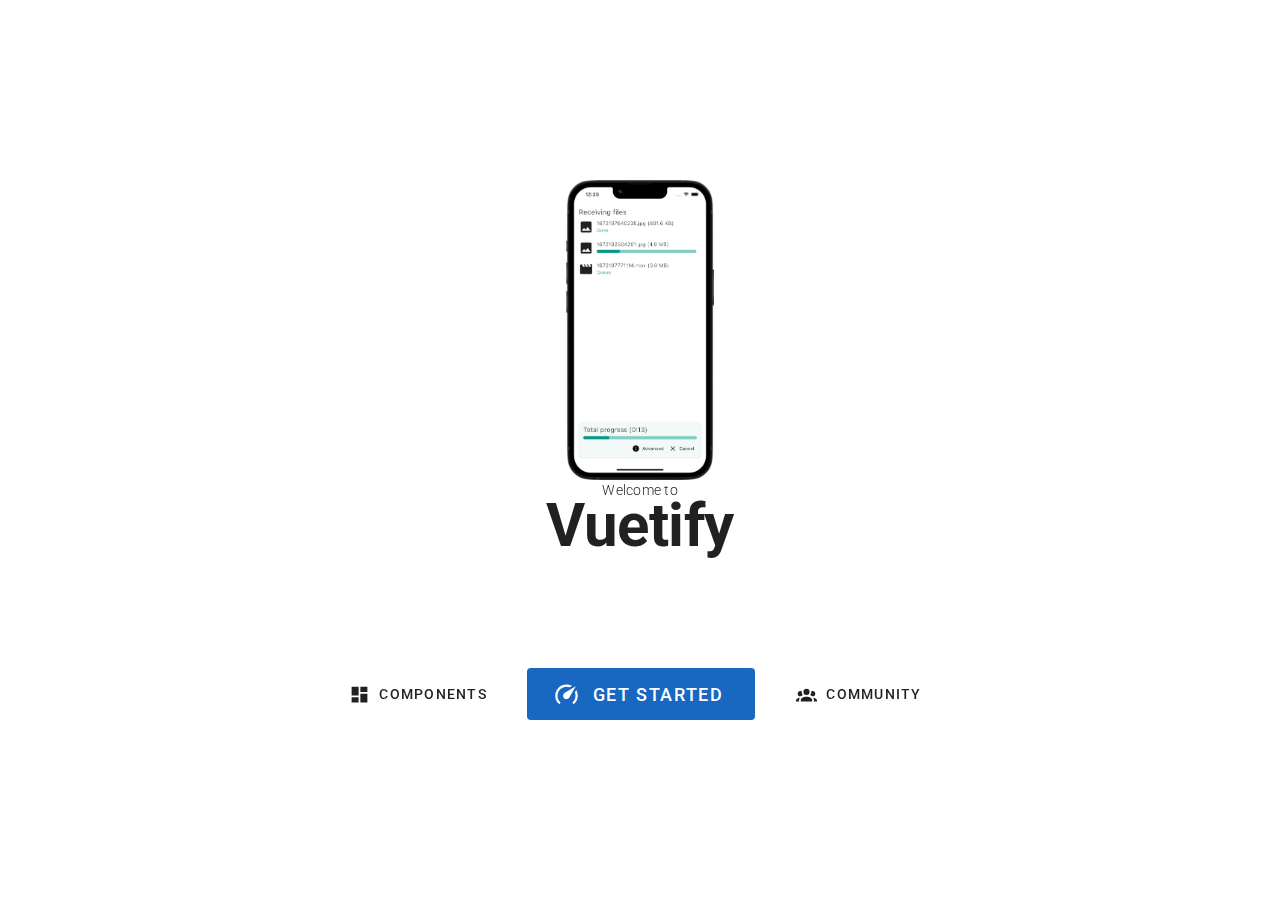
==== commit e1e6030d: "deploy: 9a7a008e63f691a125f6f23b61b1b78f38744674" ====
--- a/index.html
+++ b/index.html
@@ -6,7 +6,7 @@
     <link rel="icon" href="/favicon.ico" />
     <meta name="viewport" content="width=device-width, initial-scale=1.0" />
     <title>Vuetify 3</title>
-  <script type="module" crossorigin src="/assets/index.c1cafb83.js"></script>
+  <script type="module" crossorigin src="/assets/index.91a1895e.js"></script>
   <link rel="stylesheet" href="/assets/index.0f030c61.css">
 </head>
 
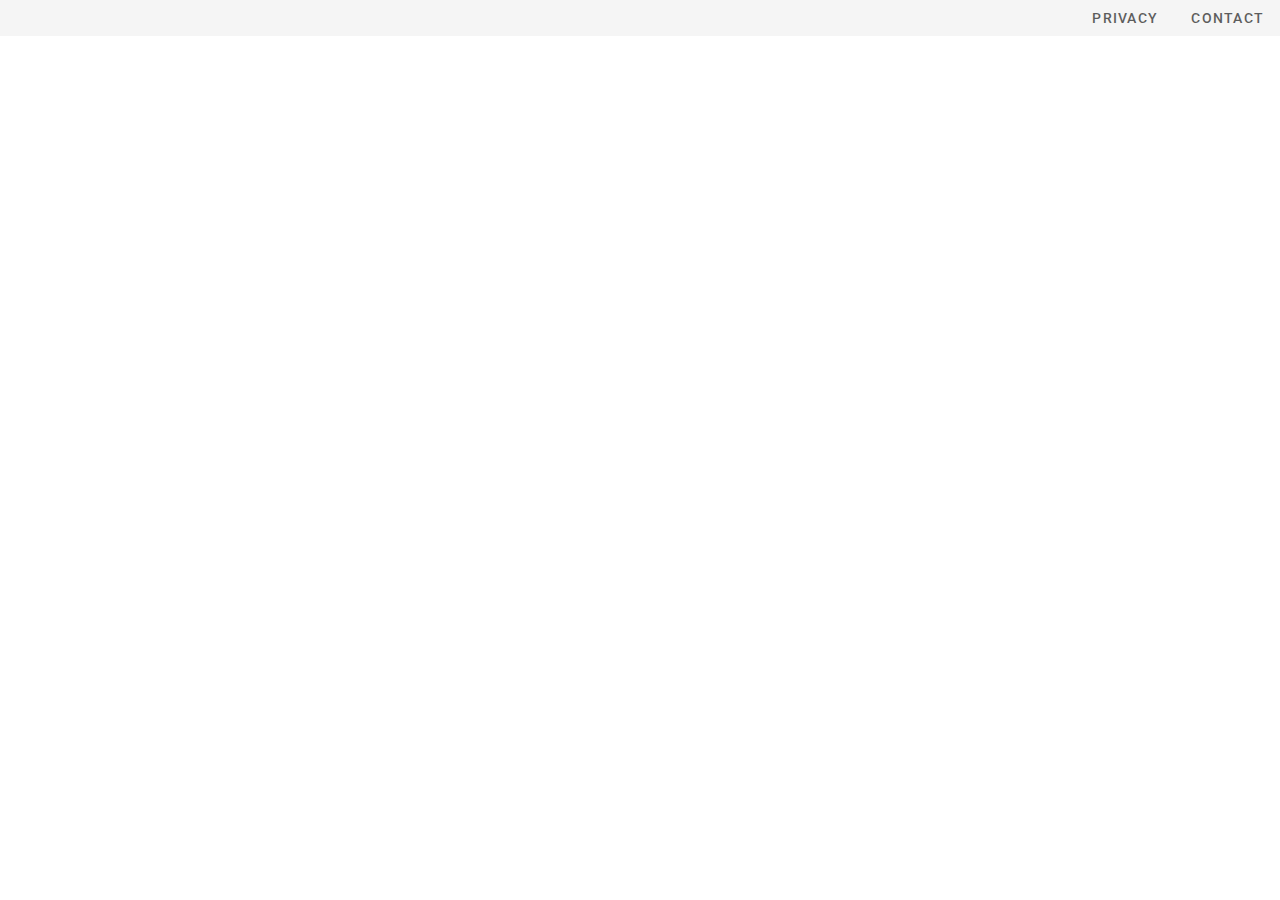
==== commit 446fddc2: "deploy: 8e7691b52e141d3efb6786ff8e99d69ca7199153" ====
--- a/index.html
+++ b/index.html
@@ -5,9 +5,9 @@
     <meta charset="UTF-8" />
     <link rel="icon" href="/favicon.ico" />
     <meta name="viewport" content="width=device-width, initial-scale=1.0" />
-    <title>Vuetify 3</title>
-  <script type="module" crossorigin src="/assets/index.91a1895e.js"></script>
-  <link rel="stylesheet" href="/assets/index.0f030c61.css">
+    <title>LocalSend</title>
+  <script type="module" crossorigin src="/assets/index.c587bcad.js"></script>
+  <link rel="stylesheet" href="/assets/index.69817c9e.css">
 </head>
 
 <body>
--- a/assets/index.69817c9e.css
+++ b/assets/index.69817c9e.css
@@ -0,0 +1,5 @@
+.v-application{display:flex;background:rgb(var(--v-theme-background));color:rgba(var(--v-theme-on-background),var(--v-high-emphasis-opacity))}.v-application__wrap{backface-visibility:hidden;display:flex;flex-direction:column;flex:1 1 auto;max-width:100%;min-height:100vh;position:relative}.v-btn{align-items:center;border-radius:4px;display:inline-grid;grid-template-areas:"prepend content append";grid-template-columns:max-content auto max-content;font-weight:500;justify-content:center;letter-spacing:.0892857143em;line-height:normal;max-width:100%;outline:none;position:relative;text-decoration:none;text-indent:.0892857143em;text-transform:uppercase;transition-property:box-shadow,transform,opacity,background;transition-duration:.28s;transition-timing-function:cubic-bezier(.4,0,.2,1);user-select:none;vertical-align:middle;flex-shrink:0;border-color:rgba(var(--v-border-color),var(--v-border-opacity));border-style:solid;border-width:0}.v-btn--size-x-small{--v-btn-size: .625rem;--v-btn-height: 20px;font-size:.625rem;min-width:36px;padding:0 8px}.v-btn--size-small{--v-btn-size: .75rem;--v-btn-height: 28px;font-size:.75rem;min-width:50px;padding:0 12px}.v-btn--size-default{--v-btn-size: .875rem;--v-btn-height: 36px;font-size:.875rem;min-width:64px;padding:0 16px}.v-btn--size-large{--v-btn-size: 1rem;--v-btn-height: 44px;font-size:1rem;min-width:78px;padding:0 20px}.v-btn--size-x-large{--v-btn-size: 1.125rem;--v-btn-height: 52px;font-size:1.125rem;min-width:92px;padding:0 24px}.v-btn.v-btn--density-default{height:calc(var(--v-btn-height) + 0px)}.v-btn.v-btn--density-comfortable{height:calc(var(--v-btn-height) + -8px)}.v-btn.v-btn--density-compact{height:calc(var(--v-btn-height) + -12px)}.v-btn--border{border-width:thin;box-shadow:none}.v-btn--absolute{position:absolute}.v-btn--fixed{position:fixed}.v-btn:hover>.v-btn__overlay{opacity:calc(var(--v-hover-opacity) * var(--v-theme-overlay-multiplier))}.v-btn:focus-visible>.v-btn__overlay{opacity:calc(var(--v-focus-opacity) * var(--v-theme-overlay-multiplier))}@supports not selector(:focus-visible){.v-btn:focus>.v-btn__overlay{opacity:calc(var(--v-focus-opacity) * var(--v-theme-overlay-multiplier))}}.v-btn--active>.v-btn__overlay,.v-btn[aria-haspopup=menu][aria-expanded=true]>.v-btn__overlay{opacity:calc(var(--v-activated-opacity) * var(--v-theme-overlay-multiplier))}.v-btn--active:hover>.v-btn__overlay,.v-btn[aria-haspopup=menu][aria-expanded=true]:hover>.v-btn__overlay{opacity:calc((var(--v-activated-opacity) + var(--v-hover-opacity)) * var(--v-theme-overlay-multiplier))}.v-btn--active:focus-visible>.v-btn__overlay,.v-btn[aria-haspopup=menu][aria-expanded=true]:focus-visible>.v-btn__overlay{opacity:calc((var(--v-activated-opacity) + var(--v-focus-opacity)) * var(--v-theme-overlay-multiplier))}@supports not selector(:focus-visible){.v-btn--active:focus>.v-btn__overlay,.v-btn[aria-haspopup=menu][aria-expanded=true]:focus>.v-btn__overlay{opacity:calc((var(--v-activated-opacity) + var(--v-focus-opacity)) * var(--v-theme-overlay-multiplier))}}.v-btn--variant-plain,.v-btn--variant-outlined,.v-btn--variant-text,.v-btn--variant-tonal{background:transparent;color:inherit}.v-btn--variant-plain{opacity:.62}.v-btn--variant-plain:focus,.v-btn--variant-plain:hover{opacity:1}.v-btn--variant-plain .v-btn__overlay{display:none}.v-btn--variant-elevated,.v-btn--variant-flat{background:rgb(var(--v-theme-surface));color:rgba(var(--v-theme-on-surface),var(--v-high-emphasis-opacity))}.v-btn--variant-elevated{box-shadow:0 3px 1px -2px var(--v-shadow-key-umbra-opacity, rgba(0, 0, 0, .2)),0 2px 2px 0 var(--v-shadow-key-penumbra-opacity, rgba(0, 0, 0, .14)),0 1px 5px 0 var(--v-shadow-key-penumbra-opacity, rgba(0, 0, 0, .12))}.v-btn--variant-flat{box-shadow:0 0 0 0 var(--v-shadow-key-umbra-opacity, rgba(0, 0, 0, .2)),0 0 0 0 var(--v-shadow-key-penumbra-opacity, rgba(0, 0, 0, .14)),0 0 0 0 var(--v-shadow-key-penumbra-opacity, rgba(0, 0, 0, .12))}.v-btn--variant-outlined{border:thin solid currentColor}.v-btn--variant-text .v-btn__overlay{background:currentColor}.v-btn--variant-tonal .v-btn__underlay{background:currentColor;opacity:var(--v-activated-opacity);border-radius:inherit;position:absolute;top:0;right:0;bottom:0;left:0;pointer-events:none}@supports selector(:focus-visible){.v-btn:after{content:"";position:absolute;top:0;left:0;width:100%;height:100%;pointer-events:none;border:2px solid currentColor;border-radius:inherit;opacity:0;transition:opacity .2s ease-in-out}.v-btn:focus-visible:after{opacity:calc(.25 * var(--v-theme-overlay-multiplier))}}.v-btn--icon{border-radius:50%;min-width:0;padding:0}.v-btn--icon.v-btn--size-default{font-size:1rem}.v-btn--icon.v-btn--density-default{width:calc(var(--v-btn-height) + 12px);height:calc(var(--v-btn-height) + 12px)}.v-btn--icon.v-btn--density-comfortable{width:calc(var(--v-btn-height) + 0px);height:calc(var(--v-btn-height) + 0px)}.v-btn--icon.v-btn--density-compact{width:calc(var(--v-btn-height) + -8px);height:calc(var(--v-btn-height) + -8px)}.v-btn--elevated:hover,.v-btn--elevated:focus{box-shadow:0 2px 4px -1px var(--v-shadow-key-umbra-opacity, rgba(0, 0, 0, .2)),0 4px 5px 0 var(--v-shadow-key-penumbra-opacity, rgba(0, 0, 0, .14)),0 1px 10px 0 var(--v-shadow-key-penumbra-opacity, rgba(0, 0, 0, .12))}.v-btn--elevated:active{box-shadow:0 5px 5px -3px var(--v-shadow-key-umbra-opacity, rgba(0, 0, 0, .2)),0 8px 10px 1px var(--v-shadow-key-penumbra-opacity, rgba(0, 0, 0, .14)),0 3px 14px 2px var(--v-shadow-key-penumbra-opacity, rgba(0, 0, 0, .12))}.v-btn--flat{box-shadow:none}.v-btn--block{display:flex;flex:1 0 auto;min-width:100%}.v-btn--disabled{pointer-events:none;opacity:.26}.v-btn--disabled.v-btn--variant-elevated,.v-btn--disabled.v-btn--variant-flat{box-shadow:none;opacity:1;color:rgba(var(--v-theme-on-surface),.26);background:rgb(var(--v-theme-surface))}.v-btn--disabled.v-btn--variant-elevated .v-btn__overlay,.v-btn--disabled.v-btn--variant-flat .v-btn__overlay{opacity:.4615384615}.v-btn--loading{pointer-events:none}.v-btn--loading .v-btn__content,.v-btn--loading .v-btn__prepend,.v-btn--loading .v-btn__append{opacity:0}.v-btn--stacked{grid-template-areas:"prepend" "content" "append";grid-template-columns:auto;grid-template-rows:max-content max-content max-content;justify-items:center;align-content:center}.v-btn--stacked .v-btn__content{flex-direction:column;line-height:1.25}.v-btn--stacked .v-btn__prepend,.v-btn--stacked .v-btn__append,.v-btn--stacked .v-btn__content>.v-icon--start,.v-btn--stacked .v-btn__content>.v-icon--end{margin-inline-start:0;margin-inline-end:0}.v-btn--stacked .v-btn__prepend,.v-btn--stacked .v-btn__content>.v-icon--start{margin-bottom:4px}.v-btn--stacked .v-btn__append,.v-btn--stacked .v-btn__content>.v-icon--end{margin-top:4px}.v-btn--stacked.v-btn--size-x-small{--v-btn-size: .625rem;--v-btn-height: 56px;font-size:.625rem;min-width:56px;padding:0 12px}.v-btn--stacked.v-btn--size-small{--v-btn-size: .75rem;--v-btn-height: 64px;font-size:.75rem;min-width:64px;padding:0 14px}.v-btn--stacked.v-btn--size-default{--v-btn-size: .875rem;--v-btn-height: 72px;font-size:.875rem;min-width:72px;padding:0 16px}.v-btn--stacked.v-btn--size-large{--v-btn-size: 1rem;--v-btn-height: 80px;font-size:1rem;min-width:80px;padding:0 18px}.v-btn--stacked.v-btn--size-x-large{--v-btn-size: 1.125rem;--v-btn-height: 88px;font-size:1.125rem;min-width:88px;padding:0 20px}.v-btn--stacked.v-btn--density-default{height:calc(var(--v-btn-height) + 0px)}.v-btn--stacked.v-btn--density-comfortable{height:calc(var(--v-btn-height) + -16px)}.v-btn--stacked.v-btn--density-compact{height:calc(var(--v-btn-height) + -24px)}.v-btn--rounded{border-radius:24px}.v-btn .v-icon{--v-icon-size-multiplier: .8571428571}.v-btn--icon .v-icon{--v-icon-size-multiplier: 1}.v-btn--stacked .v-icon{--v-icon-size-multiplier: 1.1428571429}.v-btn__loader{align-items:center;display:flex;height:100%;justify-content:center;left:0;position:absolute;top:0;width:100%}.v-btn__content,.v-btn__prepend,.v-btn__append{align-items:center;display:flex;transition:transform,opacity .2s cubic-bezier(.4,0,.2,1)}.v-btn__prepend{grid-area:prepend;margin-inline-start:calc(var(--v-btn-height) / -9);margin-inline-end:calc(var(--v-btn-height) / 4.5)}.v-btn__append{grid-area:append;margin-inline-start:calc(var(--v-btn-height) / 4.5);margin-inline-end:calc(var(--v-btn-height) / -9)}.v-btn__content{grid-area:content;justify-content:center;white-space:nowrap}.v-btn__content>.v-icon--start{margin-inline-start:calc(var(--v-btn-height) / -9);margin-inline-end:calc(var(--v-btn-height) / 4.5)}.v-btn__content>.v-icon--end{margin-inline-start:calc(var(--v-btn-height) / 4.5);margin-inline-end:calc(var(--v-btn-height) / -9)}.v-btn--stacked .v-btn__content{white-space:normal}.v-btn__overlay{background-color:currentColor;border-radius:inherit;opacity:0;transition:opacity .2s ease-in-out}.v-btn__overlay,.v-btn__underlay{position:absolute;top:0;left:0;width:100%;height:100%;pointer-events:none}.v-app-bar .v-btn{box-shadow:0 0 0 0 var(--v-shadow-key-umbra-opacity, rgba(0, 0, 0, .2)),0 0 0 0 var(--v-shadow-key-penumbra-opacity, rgba(0, 0, 0, .14)),0 0 0 0 var(--v-shadow-key-penumbra-opacity, rgba(0, 0, 0, .12))}.v-card-actions .v-btn{padding:0 8px;box-shadow:0 0 0 0 var(--v-shadow-key-umbra-opacity, rgba(0, 0, 0, .2)),0 0 0 0 var(--v-shadow-key-penumbra-opacity, rgba(0, 0, 0, .14)),0 0 0 0 var(--v-shadow-key-penumbra-opacity, rgba(0, 0, 0, .12))}.v-card-actions .v-btn~.v-btn{margin-inline-start:.5rem}.v-banner-actions .v-btn{padding:0 8px}.v-pagination .v-btn{border-radius:4px}.v-btn__overlay{transition:none}.v-pagination__item--is-active .v-btn__overlay{opacity:var(--v-border-opacity)}.v-snackbar-actions .v-btn{padding:0 8px}.v-btn-toggle .v-btn.v-btn--selected:not(.v-btn--disabled) .v-btn__overlay{opacity:var(--v-activated-opacity)}.v-btn-group{display:inline-flex;flex-wrap:nowrap;max-width:100%;min-width:0;overflow:hidden;vertical-align:middle;border-color:rgba(var(--v-border-color),var(--v-border-opacity));border-style:solid;border-width:0;box-shadow:0 0 0 0 var(--v-shadow-key-umbra-opacity, rgba(0, 0, 0, .2)),0 0 0 0 var(--v-shadow-key-penumbra-opacity, rgba(0, 0, 0, .14)),0 0 0 0 var(--v-shadow-key-penumbra-opacity, rgba(0, 0, 0, .12));border-radius:4px;background:transparent;color:rgba(var(--v-theme-on-surface),var(--v-high-emphasis-opacity))}.v-btn-group--border{border-width:thin;box-shadow:none}.v-btn-group--density-default.v-btn-group{height:48px}.v-btn-group--density-comfortable.v-btn-group{height:40px}.v-btn-group--density-compact.v-btn-group{height:36px}.v-btn-group .v-btn{border-radius:0;border-color:inherit}.v-btn-group .v-btn:not(:last-child){border-inline-end:none}.v-btn-group .v-btn:not(:first-child){border-inline-start:none}.v-btn-group .v-btn:first-child{border-start-start-radius:inherit;border-end-start-radius:inherit}.v-btn-group .v-btn:last-child{border-start-end-radius:inherit;border-end-end-radius:inherit}.v-btn-group--divided .v-btn:not(:last-child){border-inline-end-width:thin;border-inline-end-style:solid;border-inline-end-color:rgba(var(--v-border-color),var(--v-border-opacity))}.v-btn-group--tile{border-radius:0}.v-icon{--v-icon-size-multiplier: 1;align-items:center;display:inline-flex;font-feature-settings:"liga";height:1em;justify-content:center;letter-spacing:normal;line-height:1;position:relative;text-indent:0;user-select:none;vertical-align:middle;width:1em}.v-icon--clickable{cursor:pointer}.v-icon--size-x-small{font-size:calc(var(--v-icon-size-multiplier) * 1em)}.v-icon--size-small{font-size:calc(var(--v-icon-size-multiplier) * 1.25em)}.v-icon--size-default{font-size:calc(var(--v-icon-size-multiplier) * 1.5em)}.v-icon--size-large{font-size:calc(var(--v-icon-size-multiplier) * 1.75em)}.v-icon--size-x-large{font-size:calc(var(--v-icon-size-multiplier) * 2em)}.v-icon__svg{fill:currentColor;width:100%;height:100%}.v-icon--start{margin-inline-end:8px}.v-icon--end{margin-inline-start:8px}.v-progress-circular{align-items:center;display:inline-flex;justify-content:center;position:relative;vertical-align:middle}.v-progress-circular>svg{width:100%;height:100%;margin:auto;position:absolute;top:0;bottom:0;left:0;right:0;z-index:0}.v-progress-circular__content{align-items:center;display:flex;justify-content:center}.v-progress-circular__underlay{color:rgba(var(--v-border-color),var(--v-border-opacity));stroke:currentColor;z-index:1}.v-progress-circular__overlay{stroke:currentColor;transition:all .2s ease-in-out,stroke-width 0s;z-index:2}.v-progress-circular--size-x-small{height:16px;width:16px}.v-progress-circular--size-small{height:24px;width:24px}.v-progress-circular--size-default{height:32px;width:32px}.v-progress-circular--size-large{height:48px;width:48px}.v-progress-circular--size-x-large{height:64px;width:64px}.v-progress-circular--indeterminate>svg{animation:progress-circular-rotate 1.4s linear infinite;transform-origin:center center;transition:all .2s ease-in-out}.v-progress-circular--indeterminate .v-progress-circular__overlay{animation:progress-circular-dash 1.4s ease-in-out infinite;stroke-dasharray:25,200;stroke-dashoffset:0;stroke-linecap:round}.v-progress-circular--disable-shrink>svg{animation-duration:.7s}.v-progress-circular--disable-shrink .v-progress-circular__overlay{animation:none}.v-progress-circular--indeterminate:not(.v-progress-circular--visible)>svg,.v-progress-circular--indeterminate:not(.v-progress-circular--visible) .v-progress-circular__overlay{animation-play-state:paused!important}@keyframes progress-circular-dash{0%{stroke-dasharray:1,200;stroke-dashoffset:0px}50%{stroke-dasharray:100,200;stroke-dashoffset:-15px}to{stroke-dasharray:100,200;stroke-dashoffset:-124px}}@keyframes progress-circular-rotate{to{transform:rotate(270deg)}}.v-ripple__container{color:inherit;border-radius:inherit;position:absolute;width:100%;height:100%;left:0;top:0;overflow:hidden;z-index:0;pointer-events:none;contain:strict}.v-ripple__animation{color:inherit;position:absolute;top:0;left:0;border-radius:50%;background:currentColor;opacity:0;pointer-events:none;overflow:hidden;will-change:transform,opacity}.v-ripple__animation--enter{transition:none;opacity:0}.v-ripple__animation--in{transition:transform .25s cubic-bezier(0,0,.2,1),opacity .1s cubic-bezier(0,0,.2,1);opacity:calc(.25 * var(--v-theme-overlay-multiplier))}.v-ripple__animation--out{transition:opacity .3s cubic-bezier(0,0,.2,1);opacity:0}.v-footer{align-items:center;display:flex;flex:1 1 auto;padding:8px 16px;position:relative;transition:.2s cubic-bezier(.4,0,.2,1);transition-property:height,width,transform,max-width,left,right,top,bottom;border-color:rgba(var(--v-border-color),var(--v-border-opacity));border-style:solid;border-width:0;box-shadow:0 0 0 0 var(--v-shadow-key-umbra-opacity, rgba(0, 0, 0, .2)),0 0 0 0 var(--v-shadow-key-penumbra-opacity, rgba(0, 0, 0, .14)),0 0 0 0 var(--v-shadow-key-penumbra-opacity, rgba(0, 0, 0, .12));border-radius:0;background:rgb(var(--v-theme-surface));color:rgba(var(--v-theme-on-surface),var(--v-high-emphasis-opacity))}.v-footer--border{border-width:thin;box-shadow:none}.v-footer--absolute{position:absolute}.v-footer--fixed{position:fixed}.v-footer--rounded{border-radius:4px}.v-container{width:100%;padding:16px;margin-right:auto;margin-left:auto}@media (min-width: 960px){.v-container{max-width:900px}}@media (min-width: 1280px){.v-container{max-width:1200px}}@media (min-width: 1920px){.v-container{max-width:1800px}}@media (min-width: 2560px){.v-container{max-width:2400px}}.v-container--fluid{max-width:100%}.v-container.fill-height{align-items:center;display:flex;flex-wrap:wrap}.v-row{display:flex;flex-wrap:wrap;flex:1 1 auto;margin:-12px}.v-row+.v-row{margin-top:12px}.v-row+.v-row--dense{margin-top:4px}.v-row--dense{margin:-4px}.v-row--dense>.v-col,.v-row--dense>[class*=v-col-]{padding:4px}.v-row.v-row--no-gutters{margin:0}.v-row.v-row--no-gutters>.v-col,.v-row.v-row--no-gutters>[class*=v-col-]{padding:0}.v-col-xxl,.v-col-xxl-auto,.v-col-xxl-12,.v-col-xxl-11,.v-col-xxl-10,.v-col-xxl-9,.v-col-xxl-8,.v-col-xxl-7,.v-col-xxl-6,.v-col-xxl-5,.v-col-xxl-4,.v-col-xxl-3,.v-col-xxl-2,.v-col-xxl-1,.v-col-xl,.v-col-xl-auto,.v-col-xl-12,.v-col-xl-11,.v-col-xl-10,.v-col-xl-9,.v-col-xl-8,.v-col-xl-7,.v-col-xl-6,.v-col-xl-5,.v-col-xl-4,.v-col-xl-3,.v-col-xl-2,.v-col-xl-1,.v-col-lg,.v-col-lg-auto,.v-col-lg-12,.v-col-lg-11,.v-col-lg-10,.v-col-lg-9,.v-col-lg-8,.v-col-lg-7,.v-col-lg-6,.v-col-lg-5,.v-col-lg-4,.v-col-lg-3,.v-col-lg-2,.v-col-lg-1,.v-col-md,.v-col-md-auto,.v-col-md-12,.v-col-md-11,.v-col-md-10,.v-col-md-9,.v-col-md-8,.v-col-md-7,.v-col-md-6,.v-col-md-5,.v-col-md-4,.v-col-md-3,.v-col-md-2,.v-col-md-1,.v-col-sm,.v-col-sm-auto,.v-col-sm-12,.v-col-sm-11,.v-col-sm-10,.v-col-sm-9,.v-col-sm-8,.v-col-sm-7,.v-col-sm-6,.v-col-sm-5,.v-col-sm-4,.v-col-sm-3,.v-col-sm-2,.v-col-sm-1,.v-col,.v-col-auto,.v-col-12,.v-col-11,.v-col-10,.v-col-9,.v-col-8,.v-col-7,.v-col-6,.v-col-5,.v-col-4,.v-col-3,.v-col-2,.v-col-1{width:100%;padding:12px}.v-col{flex-basis:0;flex-grow:1;max-width:100%}.v-col-auto{flex:0 0 auto;width:auto;max-width:100%}.v-col-1{flex:0 0 8.3333333333%;max-width:8.3333333333%}.v-col-2{flex:0 0 16.6666666667%;max-width:16.6666666667%}.v-col-3{flex:0 0 25%;max-width:25%}.v-col-4{flex:0 0 33.3333333333%;max-width:33.3333333333%}.v-col-5{flex:0 0 41.6666666667%;max-width:41.6666666667%}.v-col-6{flex:0 0 50%;max-width:50%}.v-col-7{flex:0 0 58.3333333333%;max-width:58.3333333333%}.v-col-8{flex:0 0 66.6666666667%;max-width:66.6666666667%}.v-col-9{flex:0 0 75%;max-width:75%}.v-col-10{flex:0 0 83.3333333333%;max-width:83.3333333333%}.v-col-11{flex:0 0 91.6666666667%;max-width:91.6666666667%}.v-col-12{flex:0 0 100%;max-width:100%}.offset-1.v-locale--is-ltr,.v-locale--is-ltr .offset-1{margin-left:8.3333333333%}.offset-1.v-locale--is-rtl,.v-locale--is-rtl .offset-1{margin-right:8.3333333333%}.offset-2.v-locale--is-ltr,.v-locale--is-ltr .offset-2{margin-left:16.6666666667%}.offset-2.v-locale--is-rtl,.v-locale--is-rtl .offset-2{margin-right:16.6666666667%}.offset-3.v-locale--is-ltr,.v-locale--is-ltr .offset-3{margin-left:25%}.offset-3.v-locale--is-rtl,.v-locale--is-rtl .offset-3{margin-right:25%}.offset-4.v-locale--is-ltr,.v-locale--is-ltr .offset-4{margin-left:33.3333333333%}.offset-4.v-locale--is-rtl,.v-locale--is-rtl .offset-4{margin-right:33.3333333333%}.offset-5.v-locale--is-ltr,.v-locale--is-ltr .offset-5{margin-left:41.6666666667%}.offset-5.v-locale--is-rtl,.v-locale--is-rtl .offset-5{margin-right:41.6666666667%}.offset-6.v-locale--is-ltr,.v-locale--is-ltr .offset-6{margin-left:50%}.offset-6.v-locale--is-rtl,.v-locale--is-rtl .offset-6{margin-right:50%}.offset-7.v-locale--is-ltr,.v-locale--is-ltr .offset-7{margin-left:58.3333333333%}.offset-7.v-locale--is-rtl,.v-locale--is-rtl .offset-7{margin-right:58.3333333333%}.offset-8.v-locale--is-ltr,.v-locale--is-ltr .offset-8{margin-left:66.6666666667%}.offset-8.v-locale--is-rtl,.v-locale--is-rtl .offset-8{margin-right:66.6666666667%}.offset-9.v-locale--is-ltr,.v-locale--is-ltr .offset-9{margin-left:75%}.offset-9.v-locale--is-rtl,.v-locale--is-rtl .offset-9{margin-right:75%}.offset-10.v-locale--is-ltr,.v-locale--is-ltr .offset-10{margin-left:83.3333333333%}.offset-10.v-locale--is-rtl,.v-locale--is-rtl .offset-10{margin-right:83.3333333333%}.offset-11.v-locale--is-ltr,.v-locale--is-ltr .offset-11{margin-left:91.6666666667%}.offset-11.v-locale--is-rtl,.v-locale--is-rtl .offset-11{margin-right:91.6666666667%}@media (min-width: 600px){.v-col-sm{flex-basis:0;flex-grow:1;max-width:100%}.v-col-sm-auto{flex:0 0 auto;width:auto;max-width:100%}.v-col-sm-1{flex:0 0 8.3333333333%;max-width:8.3333333333%}.v-col-sm-2{flex:0 0 16.6666666667%;max-width:16.6666666667%}.v-col-sm-3{flex:0 0 25%;max-width:25%}.v-col-sm-4{flex:0 0 33.3333333333%;max-width:33.3333333333%}.v-col-sm-5{flex:0 0 41.6666666667%;max-width:41.6666666667%}.v-col-sm-6{flex:0 0 50%;max-width:50%}.v-col-sm-7{flex:0 0 58.3333333333%;max-width:58.3333333333%}.v-col-sm-8{flex:0 0 66.6666666667%;max-width:66.6666666667%}.v-col-sm-9{flex:0 0 75%;max-width:75%}.v-col-sm-10{flex:0 0 83.3333333333%;max-width:83.3333333333%}.v-col-sm-11{flex:0 0 91.6666666667%;max-width:91.6666666667%}.v-col-sm-12{flex:0 0 100%;max-width:100%}.offset-sm-0.v-locale--is-ltr,.v-locale--is-ltr .offset-sm-0{margin-left:0}.offset-sm-0.v-locale--is-rtl,.v-locale--is-rtl .offset-sm-0{margin-right:0}.offset-sm-1.v-locale--is-ltr,.v-locale--is-ltr .offset-sm-1{margin-left:8.3333333333%}.offset-sm-1.v-locale--is-rtl,.v-locale--is-rtl .offset-sm-1{margin-right:8.3333333333%}.offset-sm-2.v-locale--is-ltr,.v-locale--is-ltr .offset-sm-2{margin-left:16.6666666667%}.offset-sm-2.v-locale--is-rtl,.v-locale--is-rtl .offset-sm-2{margin-right:16.6666666667%}.offset-sm-3.v-locale--is-ltr,.v-locale--is-ltr .offset-sm-3{margin-left:25%}.offset-sm-3.v-locale--is-rtl,.v-locale--is-rtl .offset-sm-3{margin-right:25%}.offset-sm-4.v-locale--is-ltr,.v-locale--is-ltr .offset-sm-4{margin-left:33.3333333333%}.offset-sm-4.v-locale--is-rtl,.v-locale--is-rtl .offset-sm-4{margin-right:33.3333333333%}.offset-sm-5.v-locale--is-ltr,.v-locale--is-ltr .offset-sm-5{margin-left:41.6666666667%}.offset-sm-5.v-locale--is-rtl,.v-locale--is-rtl .offset-sm-5{margin-right:41.6666666667%}.offset-sm-6.v-locale--is-ltr,.v-locale--is-ltr .offset-sm-6{margin-left:50%}.offset-sm-6.v-locale--is-rtl,.v-locale--is-rtl .offset-sm-6{margin-right:50%}.offset-sm-7.v-locale--is-ltr,.v-locale--is-ltr .offset-sm-7{margin-left:58.3333333333%}.offset-sm-7.v-locale--is-rtl,.v-locale--is-rtl .offset-sm-7{margin-right:58.3333333333%}.offset-sm-8.v-locale--is-ltr,.v-locale--is-ltr .offset-sm-8{margin-left:66.6666666667%}.offset-sm-8.v-locale--is-rtl,.v-locale--is-rtl .offset-sm-8{margin-right:66.6666666667%}.offset-sm-9.v-locale--is-ltr,.v-locale--is-ltr .offset-sm-9{margin-left:75%}.offset-sm-9.v-locale--is-rtl,.v-locale--is-rtl .offset-sm-9{margin-right:75%}.offset-sm-10.v-locale--is-ltr,.v-locale--is-ltr .offset-sm-10{margin-left:83.3333333333%}.offset-sm-10.v-locale--is-rtl,.v-locale--is-rtl .offset-sm-10{margin-right:83.3333333333%}.offset-sm-11.v-locale--is-ltr,.v-locale--is-ltr .offset-sm-11{margin-left:91.6666666667%}.offset-sm-11.v-locale--is-rtl,.v-locale--is-rtl .offset-sm-11{margin-right:91.6666666667%}}@media (min-width: 960px){.v-col-md{flex-basis:0;flex-grow:1;max-width:100%}.v-col-md-auto{flex:0 0 auto;width:auto;max-width:100%}.v-col-md-1{flex:0 0 8.3333333333%;max-width:8.3333333333%}.v-col-md-2{flex:0 0 16.6666666667%;max-width:16.6666666667%}.v-col-md-3{flex:0 0 25%;max-width:25%}.v-col-md-4{flex:0 0 33.3333333333%;max-width:33.3333333333%}.v-col-md-5{flex:0 0 41.6666666667%;max-width:41.6666666667%}.v-col-md-6{flex:0 0 50%;max-width:50%}.v-col-md-7{flex:0 0 58.3333333333%;max-width:58.3333333333%}.v-col-md-8{flex:0 0 66.6666666667%;max-width:66.6666666667%}.v-col-md-9{flex:0 0 75%;max-width:75%}.v-col-md-10{flex:0 0 83.3333333333%;max-width:83.3333333333%}.v-col-md-11{flex:0 0 91.6666666667%;max-width:91.6666666667%}.v-col-md-12{flex:0 0 100%;max-width:100%}.offset-md-0.v-locale--is-ltr,.v-locale--is-ltr .offset-md-0{margin-left:0}.offset-md-0.v-locale--is-rtl,.v-locale--is-rtl .offset-md-0{margin-right:0}.offset-md-1.v-locale--is-ltr,.v-locale--is-ltr .offset-md-1{margin-left:8.3333333333%}.offset-md-1.v-locale--is-rtl,.v-locale--is-rtl .offset-md-1{margin-right:8.3333333333%}.offset-md-2.v-locale--is-ltr,.v-locale--is-ltr .offset-md-2{margin-left:16.6666666667%}.offset-md-2.v-locale--is-rtl,.v-locale--is-rtl .offset-md-2{margin-right:16.6666666667%}.offset-md-3.v-locale--is-ltr,.v-locale--is-ltr .offset-md-3{margin-left:25%}.offset-md-3.v-locale--is-rtl,.v-locale--is-rtl .offset-md-3{margin-right:25%}.offset-md-4.v-locale--is-ltr,.v-locale--is-ltr .offset-md-4{margin-left:33.3333333333%}.offset-md-4.v-locale--is-rtl,.v-locale--is-rtl .offset-md-4{margin-right:33.3333333333%}.offset-md-5.v-locale--is-ltr,.v-locale--is-ltr .offset-md-5{margin-left:41.6666666667%}.offset-md-5.v-locale--is-rtl,.v-locale--is-rtl .offset-md-5{margin-right:41.6666666667%}.offset-md-6.v-locale--is-ltr,.v-locale--is-ltr .offset-md-6{margin-left:50%}.offset-md-6.v-locale--is-rtl,.v-locale--is-rtl .offset-md-6{margin-right:50%}.offset-md-7.v-locale--is-ltr,.v-locale--is-ltr .offset-md-7{margin-left:58.3333333333%}.offset-md-7.v-locale--is-rtl,.v-locale--is-rtl .offset-md-7{margin-right:58.3333333333%}.offset-md-8.v-locale--is-ltr,.v-locale--is-ltr .offset-md-8{margin-left:66.6666666667%}.offset-md-8.v-locale--is-rtl,.v-locale--is-rtl .offset-md-8{margin-right:66.6666666667%}.offset-md-9.v-locale--is-ltr,.v-locale--is-ltr .offset-md-9{margin-left:75%}.offset-md-9.v-locale--is-rtl,.v-locale--is-rtl .offset-md-9{margin-right:75%}.offset-md-10.v-locale--is-ltr,.v-locale--is-ltr .offset-md-10{margin-left:83.3333333333%}.offset-md-10.v-locale--is-rtl,.v-locale--is-rtl .offset-md-10{margin-right:83.3333333333%}.offset-md-11.v-locale--is-ltr,.v-locale--is-ltr .offset-md-11{margin-left:91.6666666667%}.offset-md-11.v-locale--is-rtl,.v-locale--is-rtl .offset-md-11{margin-right:91.6666666667%}}@media (min-width: 1280px){.v-col-lg{flex-basis:0;flex-grow:1;max-width:100%}.v-col-lg-auto{flex:0 0 auto;width:auto;max-width:100%}.v-col-lg-1{flex:0 0 8.3333333333%;max-width:8.3333333333%}.v-col-lg-2{flex:0 0 16.6666666667%;max-width:16.6666666667%}.v-col-lg-3{flex:0 0 25%;max-width:25%}.v-col-lg-4{flex:0 0 33.3333333333%;max-width:33.3333333333%}.v-col-lg-5{flex:0 0 41.6666666667%;max-width:41.6666666667%}.v-col-lg-6{flex:0 0 50%;max-width:50%}.v-col-lg-7{flex:0 0 58.3333333333%;max-width:58.3333333333%}.v-col-lg-8{flex:0 0 66.6666666667%;max-width:66.6666666667%}.v-col-lg-9{flex:0 0 75%;max-width:75%}.v-col-lg-10{flex:0 0 83.3333333333%;max-width:83.3333333333%}.v-col-lg-11{flex:0 0 91.6666666667%;max-width:91.6666666667%}.v-col-lg-12{flex:0 0 100%;max-width:100%}.offset-lg-0.v-locale--is-ltr,.v-locale--is-ltr .offset-lg-0{margin-left:0}.offset-lg-0.v-locale--is-rtl,.v-locale--is-rtl .offset-lg-0{margin-right:0}.offset-lg-1.v-locale--is-ltr,.v-locale--is-ltr .offset-lg-1{margin-left:8.3333333333%}.offset-lg-1.v-locale--is-rtl,.v-locale--is-rtl .offset-lg-1{margin-right:8.3333333333%}.offset-lg-2.v-locale--is-ltr,.v-locale--is-ltr .offset-lg-2{margin-left:16.6666666667%}.offset-lg-2.v-locale--is-rtl,.v-locale--is-rtl .offset-lg-2{margin-right:16.6666666667%}.offset-lg-3.v-locale--is-ltr,.v-locale--is-ltr .offset-lg-3{margin-left:25%}.offset-lg-3.v-locale--is-rtl,.v-locale--is-rtl .offset-lg-3{margin-right:25%}.offset-lg-4.v-locale--is-ltr,.v-locale--is-ltr .offset-lg-4{margin-left:33.3333333333%}.offset-lg-4.v-locale--is-rtl,.v-locale--is-rtl .offset-lg-4{margin-right:33.3333333333%}.offset-lg-5.v-locale--is-ltr,.v-locale--is-ltr .offset-lg-5{margin-left:41.6666666667%}.offset-lg-5.v-locale--is-rtl,.v-locale--is-rtl .offset-lg-5{margin-right:41.6666666667%}.offset-lg-6.v-locale--is-ltr,.v-locale--is-ltr .offset-lg-6{margin-left:50%}.offset-lg-6.v-locale--is-rtl,.v-locale--is-rtl .offset-lg-6{margin-right:50%}.offset-lg-7.v-locale--is-ltr,.v-locale--is-ltr .offset-lg-7{margin-left:58.3333333333%}.offset-lg-7.v-locale--is-rtl,.v-locale--is-rtl .offset-lg-7{margin-right:58.3333333333%}.offset-lg-8.v-locale--is-ltr,.v-locale--is-ltr .offset-lg-8{margin-left:66.6666666667%}.offset-lg-8.v-locale--is-rtl,.v-locale--is-rtl .offset-lg-8{margin-right:66.6666666667%}.offset-lg-9.v-locale--is-ltr,.v-locale--is-ltr .offset-lg-9{margin-left:75%}.offset-lg-9.v-locale--is-rtl,.v-locale--is-rtl .offset-lg-9{margin-right:75%}.offset-lg-10.v-locale--is-ltr,.v-locale--is-ltr .offset-lg-10{margin-left:83.3333333333%}.offset-lg-10.v-locale--is-rtl,.v-locale--is-rtl .offset-lg-10{margin-right:83.3333333333%}.offset-lg-11.v-locale--is-ltr,.v-locale--is-ltr .offset-lg-11{margin-left:91.6666666667%}.offset-lg-11.v-locale--is-rtl,.v-locale--is-rtl .offset-lg-11{margin-right:91.6666666667%}}@media (min-width: 1920px){.v-col-xl{flex-basis:0;flex-grow:1;max-width:100%}.v-col-xl-auto{flex:0 0 auto;width:auto;max-width:100%}.v-col-xl-1{flex:0 0 8.3333333333%;max-width:8.3333333333%}.v-col-xl-2{flex:0 0 16.6666666667%;max-width:16.6666666667%}.v-col-xl-3{flex:0 0 25%;max-width:25%}.v-col-xl-4{flex:0 0 33.3333333333%;max-width:33.3333333333%}.v-col-xl-5{flex:0 0 41.6666666667%;max-width:41.6666666667%}.v-col-xl-6{flex:0 0 50%;max-width:50%}.v-col-xl-7{flex:0 0 58.3333333333%;max-width:58.3333333333%}.v-col-xl-8{flex:0 0 66.6666666667%;max-width:66.6666666667%}.v-col-xl-9{flex:0 0 75%;max-width:75%}.v-col-xl-10{flex:0 0 83.3333333333%;max-width:83.3333333333%}.v-col-xl-11{flex:0 0 91.6666666667%;max-width:91.6666666667%}.v-col-xl-12{flex:0 0 100%;max-width:100%}.offset-xl-0.v-locale--is-ltr,.v-locale--is-ltr .offset-xl-0{margin-left:0}.offset-xl-0.v-locale--is-rtl,.v-locale--is-rtl .offset-xl-0{margin-right:0}.offset-xl-1.v-locale--is-ltr,.v-locale--is-ltr .offset-xl-1{margin-left:8.3333333333%}.offset-xl-1.v-locale--is-rtl,.v-locale--is-rtl .offset-xl-1{margin-right:8.3333333333%}.offset-xl-2.v-locale--is-ltr,.v-locale--is-ltr .offset-xl-2{margin-left:16.6666666667%}.offset-xl-2.v-locale--is-rtl,.v-locale--is-rtl .offset-xl-2{margin-right:16.6666666667%}.offset-xl-3.v-locale--is-ltr,.v-locale--is-ltr .offset-xl-3{margin-left:25%}.offset-xl-3.v-locale--is-rtl,.v-locale--is-rtl .offset-xl-3{margin-right:25%}.offset-xl-4.v-locale--is-ltr,.v-locale--is-ltr .offset-xl-4{margin-left:33.3333333333%}.offset-xl-4.v-locale--is-rtl,.v-locale--is-rtl .offset-xl-4{margin-right:33.3333333333%}.offset-xl-5.v-locale--is-ltr,.v-locale--is-ltr .offset-xl-5{margin-left:41.6666666667%}.offset-xl-5.v-locale--is-rtl,.v-locale--is-rtl .offset-xl-5{margin-right:41.6666666667%}.offset-xl-6.v-locale--is-ltr,.v-locale--is-ltr .offset-xl-6{margin-left:50%}.offset-xl-6.v-locale--is-rtl,.v-locale--is-rtl .offset-xl-6{margin-right:50%}.offset-xl-7.v-locale--is-ltr,.v-locale--is-ltr .offset-xl-7{margin-left:58.3333333333%}.offset-xl-7.v-locale--is-rtl,.v-locale--is-rtl .offset-xl-7{margin-right:58.3333333333%}.offset-xl-8.v-locale--is-ltr,.v-locale--is-ltr .offset-xl-8{margin-left:66.6666666667%}.offset-xl-8.v-locale--is-rtl,.v-locale--is-rtl .offset-xl-8{margin-right:66.6666666667%}.offset-xl-9.v-locale--is-ltr,.v-locale--is-ltr .offset-xl-9{margin-left:75%}.offset-xl-9.v-locale--is-rtl,.v-locale--is-rtl .offset-xl-9{margin-right:75%}.offset-xl-10.v-locale--is-ltr,.v-locale--is-ltr .offset-xl-10{margin-left:83.3333333333%}.offset-xl-10.v-locale--is-rtl,.v-locale--is-rtl .offset-xl-10{margin-right:83.3333333333%}.offset-xl-11.v-locale--is-ltr,.v-locale--is-ltr .offset-xl-11{margin-left:91.6666666667%}.offset-xl-11.v-locale--is-rtl,.v-locale--is-rtl .offset-xl-11{margin-right:91.6666666667%}}@media (min-width: 2560px){.v-col-xxl{flex-basis:0;flex-grow:1;max-width:100%}.v-col-xxl-auto{flex:0 0 auto;width:auto;max-width:100%}.v-col-xxl-1{flex:0 0 8.3333333333%;max-width:8.3333333333%}.v-col-xxl-2{flex:0 0 16.6666666667%;max-width:16.6666666667%}.v-col-xxl-3{flex:0 0 25%;max-width:25%}.v-col-xxl-4{flex:0 0 33.3333333333%;max-width:33.3333333333%}.v-col-xxl-5{flex:0 0 41.6666666667%;max-width:41.6666666667%}.v-col-xxl-6{flex:0 0 50%;max-width:50%}.v-col-xxl-7{flex:0 0 58.3333333333%;max-width:58.3333333333%}.v-col-xxl-8{flex:0 0 66.6666666667%;max-width:66.6666666667%}.v-col-xxl-9{flex:0 0 75%;max-width:75%}.v-col-xxl-10{flex:0 0 83.3333333333%;max-width:83.3333333333%}.v-col-xxl-11{flex:0 0 91.6666666667%;max-width:91.6666666667%}.v-col-xxl-12{flex:0 0 100%;max-width:100%}.offset-xxl-0.v-locale--is-ltr,.v-locale--is-ltr .offset-xxl-0{margin-left:0}.offset-xxl-0.v-locale--is-rtl,.v-locale--is-rtl .offset-xxl-0{margin-right:0}.offset-xxl-1.v-locale--is-ltr,.v-locale--is-ltr .offset-xxl-1{margin-left:8.3333333333%}.offset-xxl-1.v-locale--is-rtl,.v-locale--is-rtl .offset-xxl-1{margin-right:8.3333333333%}.offset-xxl-2.v-locale--is-ltr,.v-locale--is-ltr .offset-xxl-2{margin-left:16.6666666667%}.offset-xxl-2.v-locale--is-rtl,.v-locale--is-rtl .offset-xxl-2{margin-right:16.6666666667%}.offset-xxl-3.v-locale--is-ltr,.v-locale--is-ltr .offset-xxl-3{margin-left:25%}.offset-xxl-3.v-locale--is-rtl,.v-locale--is-rtl .offset-xxl-3{margin-right:25%}.offset-xxl-4.v-locale--is-ltr,.v-locale--is-ltr .offset-xxl-4{margin-left:33.3333333333%}.offset-xxl-4.v-locale--is-rtl,.v-locale--is-rtl .offset-xxl-4{margin-right:33.3333333333%}.offset-xxl-5.v-locale--is-ltr,.v-locale--is-ltr .offset-xxl-5{margin-left:41.6666666667%}.offset-xxl-5.v-locale--is-rtl,.v-locale--is-rtl .offset-xxl-5{margin-right:41.6666666667%}.offset-xxl-6.v-locale--is-ltr,.v-locale--is-ltr .offset-xxl-6{margin-left:50%}.offset-xxl-6.v-locale--is-rtl,.v-locale--is-rtl .offset-xxl-6{margin-right:50%}.offset-xxl-7.v-locale--is-ltr,.v-locale--is-ltr .offset-xxl-7{margin-left:58.3333333333%}.offset-xxl-7.v-locale--is-rtl,.v-locale--is-rtl .offset-xxl-7{margin-right:58.3333333333%}.offset-xxl-8.v-locale--is-ltr,.v-locale--is-ltr .offset-xxl-8{margin-left:66.6666666667%}.offset-xxl-8.v-locale--is-rtl,.v-locale--is-rtl .offset-xxl-8{margin-right:66.6666666667%}.offset-xxl-9.v-locale--is-ltr,.v-locale--is-ltr .offset-xxl-9{margin-left:75%}.offset-xxl-9.v-locale--is-rtl,.v-locale--is-rtl .offset-xxl-9{margin-right:75%}.offset-xxl-10.v-locale--is-ltr,.v-locale--is-ltr .offset-xxl-10{margin-left:83.3333333333%}.offset-xxl-10.v-locale--is-rtl,.v-locale--is-rtl .offset-xxl-10{margin-right:83.3333333333%}.offset-xxl-11.v-locale--is-ltr,.v-locale--is-ltr .offset-xxl-11{margin-left:91.6666666667%}.offset-xxl-11.v-locale--is-rtl,.v-locale--is-rtl .offset-xxl-11{margin-right:91.6666666667%}}.v-main{flex:1 0 auto;max-width:100%;transition:.2s cubic-bezier(.4,0,.2,1);padding-left:var(--v-layout-left);padding-right:var(--v-layout-right);padding-top:var(--v-layout-top);padding-bottom:var(--v-layout-bottom)}.v-main__scroller{max-width:100%;position:relative}.v-main--scrollable{display:flex;position:absolute;top:0;left:0;width:100%;height:100%}.v-main--scrollable>.v-main__scroller{flex:1 1 auto;overflow-y:auto;--v-layout-left: 0px;--v-layout-right: 0px;--v-layout-top: 0px;--v-layout-bottom: 0px}.v-sheet{display:block;border-color:rgba(var(--v-border-color),var(--v-border-opacity));border-style:solid;border-width:0;box-shadow:0 0 0 0 var(--v-shadow-key-umbra-opacity, rgba(0, 0, 0, .2)),0 0 0 0 var(--v-shadow-key-penumbra-opacity, rgba(0, 0, 0, .14)),0 0 0 0 var(--v-shadow-key-penumbra-opacity, rgba(0, 0, 0, .12));border-radius:0;background:rgb(var(--v-theme-surface));color:rgba(var(--v-theme-on-background),var(--v-high-emphasis-opacity))}.v-sheet--border{border-width:thin;box-shadow:none}.v-sheet--absolute{position:absolute}.v-sheet--fixed{position:fixed}.v-sheet--rounded{border-radius:4px}@keyframes v-shake{59%{margin-left:0}60%,80%{margin-left:2px}70%,90%{margin-left:-2px}}.bg-black{background-color:#000!important;color:#fff!important}.bg-white{background-color:#fff!important;color:#000!important}.bg-transparent{background-color:transparent!important;color:currentColor!important}.bg-red{background-color:#f44336!important;color:#fff!important}.bg-red-lighten-5{background-color:#ffebee!important;color:#000!important}.bg-red-lighten-4{background-color:#ffcdd2!important;color:#000!important}.bg-red-lighten-3{background-color:#ef9a9a!important;color:#000!important}.bg-red-lighten-2{background-color:#e57373!important;color:#fff!important}.bg-red-lighten-1{background-color:#ef5350!important;color:#fff!important}.bg-red-darken-1{background-color:#e53935!important;color:#fff!important}.bg-red-darken-2{background-color:#d32f2f!important;color:#fff!important}.bg-red-darken-3{background-color:#c62828!important;color:#fff!important}.bg-red-darken-4{background-color:#b71c1c!important;color:#fff!important}.bg-red-accent-1{background-color:#ff8a80!important;color:#000!important}.bg-red-accent-2{background-color:#ff5252!important;color:#fff!important}.bg-red-accent-3{background-color:#ff1744!important;color:#fff!important}.bg-red-accent-4{background-color:#d50000!important;color:#fff!important}.bg-pink{background-color:#e91e63!important;color:#fff!important}.bg-pink-lighten-5{background-color:#fce4ec!important;color:#000!important}.bg-pink-lighten-4{background-color:#f8bbd0!important;color:#000!important}.bg-pink-lighten-3{background-color:#f48fb1!important;color:#000!important}.bg-pink-lighten-2{background-color:#f06292!important;color:#fff!important}.bg-pink-lighten-1{background-color:#ec407a!important;color:#fff!important}.bg-pink-darken-1{background-color:#d81b60!important;color:#fff!important}.bg-pink-darken-2{background-color:#c2185b!important;color:#fff!important}.bg-pink-darken-3{background-color:#ad1457!important;color:#fff!important}.bg-pink-darken-4{background-color:#880e4f!important;color:#fff!important}.bg-pink-accent-1{background-color:#ff80ab!important;color:#fff!important}.bg-pink-accent-2{background-color:#ff4081!important;color:#fff!important}.bg-pink-accent-3{background-color:#f50057!important;color:#fff!important}.bg-pink-accent-4{background-color:#c51162!important;color:#fff!important}.bg-purple{background-color:#9c27b0!important;color:#fff!important}.bg-purple-lighten-5{background-color:#f3e5f5!important;color:#000!important}.bg-purple-lighten-4{background-color:#e1bee7!important;color:#000!important}.bg-purple-lighten-3{background-color:#ce93d8!important;color:#fff!important}.bg-purple-lighten-2{background-color:#ba68c8!important;color:#fff!important}.bg-purple-lighten-1{background-color:#ab47bc!important;color:#fff!important}.bg-purple-darken-1{background-color:#8e24aa!important;color:#fff!important}.bg-purple-darken-2{background-color:#7b1fa2!important;color:#fff!important}.bg-purple-darken-3{background-color:#6a1b9a!important;color:#fff!important}.bg-purple-darken-4{background-color:#4a148c!important;color:#fff!important}.bg-purple-accent-1{background-color:#ea80fc!important;color:#fff!important}.bg-purple-accent-2{background-color:#e040fb!important;color:#fff!important}.bg-purple-accent-3{background-color:#d500f9!important;color:#fff!important}.bg-purple-accent-4{background-color:#a0f!important;color:#fff!important}.bg-deep-purple{background-color:#673ab7!important;color:#fff!important}.bg-deep-purple-lighten-5{background-color:#ede7f6!important;color:#000!important}.bg-deep-purple-lighten-4{background-color:#d1c4e9!important;color:#000!important}.bg-deep-purple-lighten-3{background-color:#b39ddb!important;color:#fff!important}.bg-deep-purple-lighten-2{background-color:#9575cd!important;color:#fff!important}.bg-deep-purple-lighten-1{background-color:#7e57c2!important;color:#fff!important}.bg-deep-purple-darken-1{background-color:#5e35b1!important;color:#fff!important}.bg-deep-purple-darken-2{background-color:#512da8!important;color:#fff!important}.bg-deep-purple-darken-3{background-color:#4527a0!important;color:#fff!important}.bg-deep-purple-darken-4{background-color:#311b92!important;color:#fff!important}.bg-deep-purple-accent-1{background-color:#b388ff!important;color:#fff!important}.bg-deep-purple-accent-2{background-color:#7c4dff!important;color:#fff!important}.bg-deep-purple-accent-3{background-color:#651fff!important;color:#fff!important}.bg-deep-purple-accent-4{background-color:#6200ea!important;color:#fff!important}.bg-indigo{background-color:#3f51b5!important;color:#fff!important}.bg-indigo-lighten-5{background-color:#e8eaf6!important;color:#000!important}.bg-indigo-lighten-4{background-color:#c5cae9!important;color:#000!important}.bg-indigo-lighten-3{background-color:#9fa8da!important;color:#fff!important}.bg-indigo-lighten-2{background-color:#7986cb!important;color:#fff!important}.bg-indigo-lighten-1{background-color:#5c6bc0!important;color:#fff!important}.bg-indigo-darken-1{background-color:#3949ab!important;color:#fff!important}.bg-indigo-darken-2{background-color:#303f9f!important;color:#fff!important}.bg-indigo-darken-3{background-color:#283593!important;color:#fff!important}.bg-indigo-darken-4{background-color:#1a237e!important;color:#fff!important}.bg-indigo-accent-1{background-color:#8c9eff!important;color:#fff!important}.bg-indigo-accent-2{background-color:#536dfe!important;color:#fff!important}.bg-indigo-accent-3{background-color:#3d5afe!important;color:#fff!important}.bg-indigo-accent-4{background-color:#304ffe!important;color:#fff!important}.bg-blue{background-color:#2196f3!important;color:#fff!important}.bg-blue-lighten-5{background-color:#e3f2fd!important;color:#000!important}.bg-blue-lighten-4{background-color:#bbdefb!important;color:#000!important}.bg-blue-lighten-3{background-color:#90caf9!important;color:#000!important}.bg-blue-lighten-2{background-color:#64b5f6!important;color:#000!important}.bg-blue-lighten-1{background-color:#42a5f5!important;color:#fff!important}.bg-blue-darken-1{background-color:#1e88e5!important;color:#fff!important}.bg-blue-darken-2{background-color:#1976d2!important;color:#fff!important}.bg-blue-darken-3{background-color:#1565c0!important;color:#fff!important}.bg-blue-darken-4{background-color:#0d47a1!important;color:#fff!important}.bg-blue-accent-1{background-color:#82b1ff!important;color:#000!important}.bg-blue-accent-2{background-color:#448aff!important;color:#fff!important}.bg-blue-accent-3{background-color:#2979ff!important;color:#fff!important}.bg-blue-accent-4{background-color:#2962ff!important;color:#fff!important}.bg-light-blue{background-color:#03a9f4!important;color:#fff!important}.bg-light-blue-lighten-5{background-color:#e1f5fe!important;color:#000!important}.bg-light-blue-lighten-4{background-color:#b3e5fc!important;color:#000!important}.bg-light-blue-lighten-3{background-color:#81d4fa!important;color:#000!important}.bg-light-blue-lighten-2{background-color:#4fc3f7!important;color:#000!important}.bg-light-blue-lighten-1{background-color:#29b6f6!important;color:#000!important}.bg-light-blue-darken-1{background-color:#039be5!important;color:#fff!important}.bg-light-blue-darken-2{background-color:#0288d1!important;color:#fff!important}.bg-light-blue-darken-3{background-color:#0277bd!important;color:#fff!important}.bg-light-blue-darken-4{background-color:#01579b!important;color:#fff!important}.bg-light-blue-accent-1{background-color:#80d8ff!important;color:#000!important}.bg-light-blue-accent-2{background-color:#40c4ff!important;color:#000!important}.bg-light-blue-accent-3{background-color:#00b0ff!important;color:#fff!important}.bg-light-blue-accent-4{background-color:#0091ea!important;color:#fff!important}.bg-cyan{background-color:#00bcd4!important;color:#000!important}.bg-cyan-lighten-5{background-color:#e0f7fa!important;color:#000!important}.bg-cyan-lighten-4{background-color:#b2ebf2!important;color:#000!important}.bg-cyan-lighten-3{background-color:#80deea!important;color:#000!important}.bg-cyan-lighten-2{background-color:#4dd0e1!important;color:#000!important}.bg-cyan-lighten-1{background-color:#26c6da!important;color:#000!important}.bg-cyan-darken-1{background-color:#00acc1!important;color:#fff!important}.bg-cyan-darken-2{background-color:#0097a7!important;color:#fff!important}.bg-cyan-darken-3{background-color:#00838f!important;color:#fff!important}.bg-cyan-darken-4{background-color:#006064!important;color:#fff!important}.bg-cyan-accent-1{background-color:#84ffff!important;color:#000!important}.bg-cyan-accent-2{background-color:#18ffff!important;color:#000!important}.bg-cyan-accent-3{background-color:#00e5ff!important;color:#000!important}.bg-cyan-accent-4{background-color:#00b8d4!important;color:#fff!important}.bg-teal{background-color:#009688!important;color:#fff!important}.bg-teal-lighten-5{background-color:#e0f2f1!important;color:#000!important}.bg-teal-lighten-4{background-color:#b2dfdb!important;color:#000!important}.bg-teal-lighten-3{background-color:#80cbc4!important;color:#000!important}.bg-teal-lighten-2{background-color:#4db6ac!important;color:#fff!important}.bg-teal-lighten-1{background-color:#26a69a!important;color:#fff!important}.bg-teal-darken-1{background-color:#00897b!important;color:#fff!important}.bg-teal-darken-2{background-color:#00796b!important;color:#fff!important}.bg-teal-darken-3{background-color:#00695c!important;color:#fff!important}.bg-teal-darken-4{background-color:#004d40!important;color:#fff!important}.bg-teal-accent-1{background-color:#a7ffeb!important;color:#000!important}.bg-teal-accent-2{background-color:#64ffda!important;color:#000!important}.bg-teal-accent-3{background-color:#1de9b6!important;color:#000!important}.bg-teal-accent-4{background-color:#00bfa5!important;color:#fff!important}.bg-green{background-color:#4caf50!important;color:#fff!important}.bg-green-lighten-5{background-color:#e8f5e9!important;color:#000!important}.bg-green-lighten-4{background-color:#c8e6c9!important;color:#000!important}.bg-green-lighten-3{background-color:#a5d6a7!important;color:#000!important}.bg-green-lighten-2{background-color:#81c784!important;color:#000!important}.bg-green-lighten-1{background-color:#66bb6a!important;color:#fff!important}.bg-green-darken-1{background-color:#43a047!important;color:#fff!important}.bg-green-darken-2{background-color:#388e3c!important;color:#fff!important}.bg-green-darken-3{background-color:#2e7d32!important;color:#fff!important}.bg-green-darken-4{background-color:#1b5e20!important;color:#fff!important}.bg-green-accent-1{background-color:#b9f6ca!important;color:#000!important}.bg-green-accent-2{background-color:#69f0ae!important;color:#000!important}.bg-green-accent-3{background-color:#00e676!important;color:#000!important}.bg-green-accent-4{background-color:#00c853!important;color:#000!important}.bg-light-green{background-color:#8bc34a!important;color:#000!important}.bg-light-green-lighten-5{background-color:#f1f8e9!important;color:#000!important}.bg-light-green-lighten-4{background-color:#dcedc8!important;color:#000!important}.bg-light-green-lighten-3{background-color:#c5e1a5!important;color:#000!important}.bg-light-green-lighten-2{background-color:#aed581!important;color:#000!important}.bg-light-green-lighten-1{background-color:#9ccc65!important;color:#000!important}.bg-light-green-darken-1{background-color:#7cb342!important;color:#fff!important}.bg-light-green-darken-2{background-color:#689f38!important;color:#fff!important}.bg-light-green-darken-3{background-color:#558b2f!important;color:#fff!important}.bg-light-green-darken-4{background-color:#33691e!important;color:#fff!important}.bg-light-green-accent-1{background-color:#ccff90!important;color:#000!important}.bg-light-green-accent-2{background-color:#b2ff59!important;color:#000!important}.bg-light-green-accent-3{background-color:#76ff03!important;color:#000!important}.bg-light-green-accent-4{background-color:#64dd17!important;color:#000!important}.bg-lime{background-color:#cddc39!important;color:#000!important}.bg-lime-lighten-5{background-color:#f9fbe7!important;color:#000!important}.bg-lime-lighten-4{background-color:#f0f4c3!important;color:#000!important}.bg-lime-lighten-3{background-color:#e6ee9c!important;color:#000!important}.bg-lime-lighten-2{background-color:#dce775!important;color:#000!important}.bg-lime-lighten-1{background-color:#d4e157!important;color:#000!important}.bg-lime-darken-1{background-color:#c0ca33!important;color:#000!important}.bg-lime-darken-2{background-color:#afb42b!important;color:#000!important}.bg-lime-darken-3{background-color:#9e9d24!important;color:#fff!important}.bg-lime-darken-4{background-color:#827717!important;color:#fff!important}.bg-lime-accent-1{background-color:#f4ff81!important;color:#000!important}.bg-lime-accent-2{background-color:#eeff41!important;color:#000!important}.bg-lime-accent-3{background-color:#c6ff00!important;color:#000!important}.bg-lime-accent-4{background-color:#aeea00!important;color:#000!important}.bg-yellow{background-color:#ffeb3b!important;color:#000!important}.bg-yellow-lighten-5{background-color:#fffde7!important;color:#000!important}.bg-yellow-lighten-4{background-color:#fff9c4!important;color:#000!important}.bg-yellow-lighten-3{background-color:#fff59d!important;color:#000!important}.bg-yellow-lighten-2{background-color:#fff176!important;color:#000!important}.bg-yellow-lighten-1{background-color:#ffee58!important;color:#000!important}.bg-yellow-darken-1{background-color:#fdd835!important;color:#000!important}.bg-yellow-darken-2{background-color:#fbc02d!important;color:#000!important}.bg-yellow-darken-3{background-color:#f9a825!important;color:#000!important}.bg-yellow-darken-4{background-color:#f57f17!important;color:#fff!important}.bg-yellow-accent-1{background-color:#ffff8d!important;color:#000!important}.bg-yellow-accent-2{background-color:#ff0!important;color:#000!important}.bg-yellow-accent-3{background-color:#ffea00!important;color:#000!important}.bg-yellow-accent-4{background-color:#ffd600!important;color:#000!important}.bg-amber{background-color:#ffc107!important;color:#000!important}.bg-amber-lighten-5{background-color:#fff8e1!important;color:#000!important}.bg-amber-lighten-4{background-color:#ffecb3!important;color:#000!important}.bg-amber-lighten-3{background-color:#ffe082!important;color:#000!important}.bg-amber-lighten-2{background-color:#ffd54f!important;color:#000!important}.bg-amber-lighten-1{background-color:#ffca28!important;color:#000!important}.bg-amber-darken-1{background-color:#ffb300!important;color:#000!important}.bg-amber-darken-2{background-color:#ffa000!important;color:#000!important}.bg-amber-darken-3{background-color:#ff8f00!important;color:#000!important}.bg-amber-darken-4{background-color:#ff6f00!important;color:#fff!important}.bg-amber-accent-1{background-color:#ffe57f!important;color:#000!important}.bg-amber-accent-2{background-color:#ffd740!important;color:#000!important}.bg-amber-accent-3{background-color:#ffc400!important;color:#000!important}.bg-amber-accent-4{background-color:#ffab00!important;color:#000!important}.bg-orange{background-color:#ff9800!important;color:#000!important}.bg-orange-lighten-5{background-color:#fff3e0!important;color:#000!important}.bg-orange-lighten-4{background-color:#ffe0b2!important;color:#000!important}.bg-orange-lighten-3{background-color:#ffcc80!important;color:#000!important}.bg-orange-lighten-2{background-color:#ffb74d!important;color:#000!important}.bg-orange-lighten-1{background-color:#ffa726!important;color:#000!important}.bg-orange-darken-1{background-color:#fb8c00!important;color:#fff!important}.bg-orange-darken-2{background-color:#f57c00!important;color:#fff!important}.bg-orange-darken-3{background-color:#ef6c00!important;color:#fff!important}.bg-orange-darken-4{background-color:#e65100!important;color:#fff!important}.bg-orange-accent-1{background-color:#ffd180!important;color:#000!important}.bg-orange-accent-2{background-color:#ffab40!important;color:#000!important}.bg-orange-accent-3{background-color:#ff9100!important;color:#000!important}.bg-orange-accent-4{background-color:#ff6d00!important;color:#fff!important}.bg-deep-orange{background-color:#ff5722!important;color:#fff!important}.bg-deep-orange-lighten-5{background-color:#fbe9e7!important;color:#000!important}.bg-deep-orange-lighten-4{background-color:#ffccbc!important;color:#000!important}.bg-deep-orange-lighten-3{background-color:#ffab91!important;color:#000!important}.bg-deep-orange-lighten-2{background-color:#ff8a65!important;color:#000!important}.bg-deep-orange-lighten-1{background-color:#ff7043!important;color:#fff!important}.bg-deep-orange-darken-1{background-color:#f4511e!important;color:#fff!important}.bg-deep-orange-darken-2{background-color:#e64a19!important;color:#fff!important}.bg-deep-orange-darken-3{background-color:#d84315!important;color:#fff!important}.bg-deep-orange-darken-4{background-color:#bf360c!important;color:#fff!important}.bg-deep-orange-accent-1{background-color:#ff9e80!important;color:#000!important}.bg-deep-orange-accent-2{background-color:#ff6e40!important;color:#fff!important}.bg-deep-orange-accent-3{background-color:#ff3d00!important;color:#fff!important}.bg-deep-orange-accent-4{background-color:#dd2c00!important;color:#fff!important}.bg-brown{background-color:#795548!important;color:#fff!important}.bg-brown-lighten-5{background-color:#efebe9!important;color:#000!important}.bg-brown-lighten-4{background-color:#d7ccc8!important;color:#000!important}.bg-brown-lighten-3{background-color:#bcaaa4!important;color:#000!important}.bg-brown-lighten-2{background-color:#a1887f!important;color:#fff!important}.bg-brown-lighten-1{background-color:#8d6e63!important;color:#fff!important}.bg-brown-darken-1{background-color:#6d4c41!important;color:#fff!important}.bg-brown-darken-2{background-color:#5d4037!important;color:#fff!important}.bg-brown-darken-3{background-color:#4e342e!important;color:#fff!important}.bg-brown-darken-4{background-color:#3e2723!important;color:#fff!important}.bg-blue-grey{background-color:#607d8b!important;color:#fff!important}.bg-blue-grey-lighten-5{background-color:#eceff1!important;color:#000!important}.bg-blue-grey-lighten-4{background-color:#cfd8dc!important;color:#000!important}.bg-blue-grey-lighten-3{background-color:#b0bec5!important;color:#000!important}.bg-blue-grey-lighten-2{background-color:#90a4ae!important;color:#fff!important}.bg-blue-grey-lighten-1{background-color:#78909c!important;color:#fff!important}.bg-blue-grey-darken-1{background-color:#546e7a!important;color:#fff!important}.bg-blue-grey-darken-2{background-color:#455a64!important;color:#fff!important}.bg-blue-grey-darken-3{background-color:#37474f!important;color:#fff!important}.bg-blue-grey-darken-4{background-color:#263238!important;color:#fff!important}.bg-grey{background-color:#9e9e9e!important;color:#fff!important}.bg-grey-lighten-5{background-color:#fafafa!important;color:#000!important}.bg-grey-lighten-4{background-color:#f5f5f5!important;color:#000!important}.bg-grey-lighten-3{background-color:#eee!important;color:#000!important}.bg-grey-lighten-2{background-color:#e0e0e0!important;color:#000!important}.bg-grey-lighten-1{background-color:#bdbdbd!important;color:#000!important}.bg-grey-darken-1{background-color:#757575!important;color:#fff!important}.bg-grey-darken-2{background-color:#616161!important;color:#fff!important}.bg-grey-darken-3{background-color:#424242!important;color:#fff!important}.bg-grey-darken-4{background-color:#212121!important;color:#fff!important}.bg-shades-black{background-color:#000!important;color:#fff!important}.bg-shades-white{background-color:#fff!important;color:#000!important}.bg-shades-transparent{background-color:transparent!important;color:currentColor!important}.text-black{color:#000!important}.text-white{color:#fff!important}.text-transparent{color:transparent!important}.text-red{color:#f44336!important}.text-red-lighten-5{color:#ffebee!important}.text-red-lighten-4{color:#ffcdd2!important}.text-red-lighten-3{color:#ef9a9a!important}.text-red-lighten-2{color:#e57373!important}.text-red-lighten-1{color:#ef5350!important}.text-red-darken-1{color:#e53935!important}.text-red-darken-2{color:#d32f2f!important}.text-red-darken-3{color:#c62828!important}.text-red-darken-4{color:#b71c1c!important}.text-red-accent-1{color:#ff8a80!important}.text-red-accent-2{color:#ff5252!important}.text-red-accent-3{color:#ff1744!important}.text-red-accent-4{color:#d50000!important}.text-pink{color:#e91e63!important}.text-pink-lighten-5{color:#fce4ec!important}.text-pink-lighten-4{color:#f8bbd0!important}.text-pink-lighten-3{color:#f48fb1!important}.text-pink-lighten-2{color:#f06292!important}.text-pink-lighten-1{color:#ec407a!important}.text-pink-darken-1{color:#d81b60!important}.text-pink-darken-2{color:#c2185b!important}.text-pink-darken-3{color:#ad1457!important}.text-pink-darken-4{color:#880e4f!important}.text-pink-accent-1{color:#ff80ab!important}.text-pink-accent-2{color:#ff4081!important}.text-pink-accent-3{color:#f50057!important}.text-pink-accent-4{color:#c51162!important}.text-purple{color:#9c27b0!important}.text-purple-lighten-5{color:#f3e5f5!important}.text-purple-lighten-4{color:#e1bee7!important}.text-purple-lighten-3{color:#ce93d8!important}.text-purple-lighten-2{color:#ba68c8!important}.text-purple-lighten-1{color:#ab47bc!important}.text-purple-darken-1{color:#8e24aa!important}.text-purple-darken-2{color:#7b1fa2!important}.text-purple-darken-3{color:#6a1b9a!important}.text-purple-darken-4{color:#4a148c!important}.text-purple-accent-1{color:#ea80fc!important}.text-purple-accent-2{color:#e040fb!important}.text-purple-accent-3{color:#d500f9!important}.text-purple-accent-4{color:#a0f!important}.text-deep-purple{color:#673ab7!important}.text-deep-purple-lighten-5{color:#ede7f6!important}.text-deep-purple-lighten-4{color:#d1c4e9!important}.text-deep-purple-lighten-3{color:#b39ddb!important}.text-deep-purple-lighten-2{color:#9575cd!important}.text-deep-purple-lighten-1{color:#7e57c2!important}.text-deep-purple-darken-1{color:#5e35b1!important}.text-deep-purple-darken-2{color:#512da8!important}.text-deep-purple-darken-3{color:#4527a0!important}.text-deep-purple-darken-4{color:#311b92!important}.text-deep-purple-accent-1{color:#b388ff!important}.text-deep-purple-accent-2{color:#7c4dff!important}.text-deep-purple-accent-3{color:#651fff!important}.text-deep-purple-accent-4{color:#6200ea!important}.text-indigo{color:#3f51b5!important}.text-indigo-lighten-5{color:#e8eaf6!important}.text-indigo-lighten-4{color:#c5cae9!important}.text-indigo-lighten-3{color:#9fa8da!important}.text-indigo-lighten-2{color:#7986cb!important}.text-indigo-lighten-1{color:#5c6bc0!important}.text-indigo-darken-1{color:#3949ab!important}.text-indigo-darken-2{color:#303f9f!important}.text-indigo-darken-3{color:#283593!important}.text-indigo-darken-4{color:#1a237e!important}.text-indigo-accent-1{color:#8c9eff!important}.text-indigo-accent-2{color:#536dfe!important}.text-indigo-accent-3{color:#3d5afe!important}.text-indigo-accent-4{color:#304ffe!important}.text-blue{color:#2196f3!important}.text-blue-lighten-5{color:#e3f2fd!important}.text-blue-lighten-4{color:#bbdefb!important}.text-blue-lighten-3{color:#90caf9!important}.text-blue-lighten-2{color:#64b5f6!important}.text-blue-lighten-1{color:#42a5f5!important}.text-blue-darken-1{color:#1e88e5!important}.text-blue-darken-2{color:#1976d2!important}.text-blue-darken-3{color:#1565c0!important}.text-blue-darken-4{color:#0d47a1!important}.text-blue-accent-1{color:#82b1ff!important}.text-blue-accent-2{color:#448aff!important}.text-blue-accent-3{color:#2979ff!important}.text-blue-accent-4{color:#2962ff!important}.text-light-blue{color:#03a9f4!important}.text-light-blue-lighten-5{color:#e1f5fe!important}.text-light-blue-lighten-4{color:#b3e5fc!important}.text-light-blue-lighten-3{color:#81d4fa!important}.text-light-blue-lighten-2{color:#4fc3f7!important}.text-light-blue-lighten-1{color:#29b6f6!important}.text-light-blue-darken-1{color:#039be5!important}.text-light-blue-darken-2{color:#0288d1!important}.text-light-blue-darken-3{color:#0277bd!important}.text-light-blue-darken-4{color:#01579b!important}.text-light-blue-accent-1{color:#80d8ff!important}.text-light-blue-accent-2{color:#40c4ff!important}.text-light-blue-accent-3{color:#00b0ff!important}.text-light-blue-accent-4{color:#0091ea!important}.text-cyan{color:#00bcd4!important}.text-cyan-lighten-5{color:#e0f7fa!important}.text-cyan-lighten-4{color:#b2ebf2!important}.text-cyan-lighten-3{color:#80deea!important}.text-cyan-lighten-2{color:#4dd0e1!important}.text-cyan-lighten-1{color:#26c6da!important}.text-cyan-darken-1{color:#00acc1!important}.text-cyan-darken-2{color:#0097a7!important}.text-cyan-darken-3{color:#00838f!important}.text-cyan-darken-4{color:#006064!important}.text-cyan-accent-1{color:#84ffff!important}.text-cyan-accent-2{color:#18ffff!important}.text-cyan-accent-3{color:#00e5ff!important}.text-cyan-accent-4{color:#00b8d4!important}.text-teal{color:#009688!important}.text-teal-lighten-5{color:#e0f2f1!important}.text-teal-lighten-4{color:#b2dfdb!important}.text-teal-lighten-3{color:#80cbc4!important}.text-teal-lighten-2{color:#4db6ac!important}.text-teal-lighten-1{color:#26a69a!important}.text-teal-darken-1{color:#00897b!important}.text-teal-darken-2{color:#00796b!important}.text-teal-darken-3{color:#00695c!important}.text-teal-darken-4{color:#004d40!important}.text-teal-accent-1{color:#a7ffeb!important}.text-teal-accent-2{color:#64ffda!important}.text-teal-accent-3{color:#1de9b6!important}.text-teal-accent-4{color:#00bfa5!important}.text-green{color:#4caf50!important}.text-green-lighten-5{color:#e8f5e9!important}.text-green-lighten-4{color:#c8e6c9!important}.text-green-lighten-3{color:#a5d6a7!important}.text-green-lighten-2{color:#81c784!important}.text-green-lighten-1{color:#66bb6a!important}.text-green-darken-1{color:#43a047!important}.text-green-darken-2{color:#388e3c!important}.text-green-darken-3{color:#2e7d32!important}.text-green-darken-4{color:#1b5e20!important}.text-green-accent-1{color:#b9f6ca!important}.text-green-accent-2{color:#69f0ae!important}.text-green-accent-3{color:#00e676!important}.text-green-accent-4{color:#00c853!important}.text-light-green{color:#8bc34a!important}.text-light-green-lighten-5{color:#f1f8e9!important}.text-light-green-lighten-4{color:#dcedc8!important}.text-light-green-lighten-3{color:#c5e1a5!important}.text-light-green-lighten-2{color:#aed581!important}.text-light-green-lighten-1{color:#9ccc65!important}.text-light-green-darken-1{color:#7cb342!important}.text-light-green-darken-2{color:#689f38!important}.text-light-green-darken-3{color:#558b2f!important}.text-light-green-darken-4{color:#33691e!important}.text-light-green-accent-1{color:#ccff90!important}.text-light-green-accent-2{color:#b2ff59!important}.text-light-green-accent-3{color:#76ff03!important}.text-light-green-accent-4{color:#64dd17!important}.text-lime{color:#cddc39!important}.text-lime-lighten-5{color:#f9fbe7!important}.text-lime-lighten-4{color:#f0f4c3!important}.text-lime-lighten-3{color:#e6ee9c!important}.text-lime-lighten-2{color:#dce775!important}.text-lime-lighten-1{color:#d4e157!important}.text-lime-darken-1{color:#c0ca33!important}.text-lime-darken-2{color:#afb42b!important}.text-lime-darken-3{color:#9e9d24!important}.text-lime-darken-4{color:#827717!important}.text-lime-accent-1{color:#f4ff81!important}.text-lime-accent-2{color:#eeff41!important}.text-lime-accent-3{color:#c6ff00!important}.text-lime-accent-4{color:#aeea00!important}.text-yellow{color:#ffeb3b!important}.text-yellow-lighten-5{color:#fffde7!important}.text-yellow-lighten-4{color:#fff9c4!important}.text-yellow-lighten-3{color:#fff59d!important}.text-yellow-lighten-2{color:#fff176!important}.text-yellow-lighten-1{color:#ffee58!important}.text-yellow-darken-1{color:#fdd835!important}.text-yellow-darken-2{color:#fbc02d!important}.text-yellow-darken-3{color:#f9a825!important}.text-yellow-darken-4{color:#f57f17!important}.text-yellow-accent-1{color:#ffff8d!important}.text-yellow-accent-2{color:#ff0!important}.text-yellow-accent-3{color:#ffea00!important}.text-yellow-accent-4{color:#ffd600!important}.text-amber{color:#ffc107!important}.text-amber-lighten-5{color:#fff8e1!important}.text-amber-lighten-4{color:#ffecb3!important}.text-amber-lighten-3{color:#ffe082!important}.text-amber-lighten-2{color:#ffd54f!important}.text-amber-lighten-1{color:#ffca28!important}.text-amber-darken-1{color:#ffb300!important}.text-amber-darken-2{color:#ffa000!important}.text-amber-darken-3{color:#ff8f00!important}.text-amber-darken-4{color:#ff6f00!important}.text-amber-accent-1{color:#ffe57f!important}.text-amber-accent-2{color:#ffd740!important}.text-amber-accent-3{color:#ffc400!important}.text-amber-accent-4{color:#ffab00!important}.text-orange{color:#ff9800!important}.text-orange-lighten-5{color:#fff3e0!important}.text-orange-lighten-4{color:#ffe0b2!important}.text-orange-lighten-3{color:#ffcc80!important}.text-orange-lighten-2{color:#ffb74d!important}.text-orange-lighten-1{color:#ffa726!important}.text-orange-darken-1{color:#fb8c00!important}.text-orange-darken-2{color:#f57c00!important}.text-orange-darken-3{color:#ef6c00!important}.text-orange-darken-4{color:#e65100!important}.text-orange-accent-1{color:#ffd180!important}.text-orange-accent-2{color:#ffab40!important}.text-orange-accent-3{color:#ff9100!important}.text-orange-accent-4{color:#ff6d00!important}.text-deep-orange{color:#ff5722!important}.text-deep-orange-lighten-5{color:#fbe9e7!important}.text-deep-orange-lighten-4{color:#ffccbc!important}.text-deep-orange-lighten-3{color:#ffab91!important}.text-deep-orange-lighten-2{color:#ff8a65!important}.text-deep-orange-lighten-1{color:#ff7043!important}.text-deep-orange-darken-1{color:#f4511e!important}.text-deep-orange-darken-2{color:#e64a19!important}.text-deep-orange-darken-3{color:#d84315!important}.text-deep-orange-darken-4{color:#bf360c!important}.text-deep-orange-accent-1{color:#ff9e80!important}.text-deep-orange-accent-2{color:#ff6e40!important}.text-deep-orange-accent-3{color:#ff3d00!important}.text-deep-orange-accent-4{color:#dd2c00!important}.text-brown{color:#795548!important}.text-brown-lighten-5{color:#efebe9!important}.text-brown-lighten-4{color:#d7ccc8!important}.text-brown-lighten-3{color:#bcaaa4!important}.text-brown-lighten-2{color:#a1887f!important}.text-brown-lighten-1{color:#8d6e63!important}.text-brown-darken-1{color:#6d4c41!important}.text-brown-darken-2{color:#5d4037!important}.text-brown-darken-3{color:#4e342e!important}.text-brown-darken-4{color:#3e2723!important}.text-blue-grey{color:#607d8b!important}.text-blue-grey-lighten-5{color:#eceff1!important}.text-blue-grey-lighten-4{color:#cfd8dc!important}.text-blue-grey-lighten-3{color:#b0bec5!important}.text-blue-grey-lighten-2{color:#90a4ae!important}.text-blue-grey-lighten-1{color:#78909c!important}.text-blue-grey-darken-1{color:#546e7a!important}.text-blue-grey-darken-2{color:#455a64!important}.text-blue-grey-darken-3{color:#37474f!important}.text-blue-grey-darken-4{color:#263238!important}.text-grey{color:#9e9e9e!important}.text-grey-lighten-5{color:#fafafa!important}.text-grey-lighten-4{color:#f5f5f5!important}.text-grey-lighten-3{color:#eee!important}.text-grey-lighten-2{color:#e0e0e0!important}.text-grey-lighten-1{color:#bdbdbd!important}.text-grey-darken-1{color:#757575!important}.text-grey-darken-2{color:#616161!important}.text-grey-darken-3{color:#424242!important}.text-grey-darken-4{color:#212121!important}.text-shades-black{color:#000!important}.text-shades-white{color:#fff!important}.text-shades-transparent{color:transparent!important}/*!
+ * ress.css • v2.0.4
+ * MIT License
+ * github.com/filipelinhares/ress
+ */html{box-sizing:border-box;overflow-y:scroll;-webkit-text-size-adjust:100%;word-break:normal;-moz-tab-size:4;tab-size:4}*,:before,:after{background-repeat:no-repeat;box-sizing:inherit}:before,:after{text-decoration:inherit;vertical-align:inherit}*{padding:0;margin:0}hr{overflow:visible;height:0}details,main{display:block}summary{display:list-item}small{font-size:80%}[hidden]{display:none}abbr[title]{border-bottom:none;text-decoration:underline;text-decoration:underline dotted}a{background-color:transparent}a:active,a:hover{outline-width:0}code,kbd,pre,samp{font-family:monospace,monospace}pre{font-size:1em}b,strong{font-weight:bolder}sub,sup{font-size:75%;line-height:0;position:relative;vertical-align:baseline}sub{bottom:-.25em}sup{top:-.5em}input{border-radius:0}[disabled]{cursor:default}[type=number]::-webkit-inner-spin-button,[type=number]::-webkit-outer-spin-button{height:auto}[type=search]{-webkit-appearance:textfield;outline-offset:-2px}[type=search]::-webkit-search-cancel-button,[type=search]::-webkit-search-decoration{-webkit-appearance:none}textarea{overflow:auto;resize:vertical}button,input,optgroup,select,textarea{font:inherit}optgroup{font-weight:700}button{overflow:visible}button,select{text-transform:none}button,[type=button],[type=reset],[type=submit],[role=button]{cursor:pointer;color:inherit}button::-moz-focus-inner,[type=button]::-moz-focus-inner,[type=reset]::-moz-focus-inner,[type=submit]::-moz-focus-inner{border-style:none;padding:0}button:-moz-focusring,[type=button]::-moz-focus-inner,[type=reset]::-moz-focus-inner,[type=submit]::-moz-focus-inner{outline:1px dotted ButtonText}button,html [type=button],[type=reset],[type=submit]{-webkit-appearance:button}button,input,select,textarea{background-color:transparent;border-style:none}select{-moz-appearance:none;-webkit-appearance:none}select::-ms-expand{display:none}select::-ms-value{color:currentColor}legend{border:0;color:inherit;display:table;white-space:normal;max-width:100%}::-webkit-file-upload-button{-webkit-appearance:button;color:inherit;font:inherit}::-ms-clear,::-ms-reveal{display:none}img{border-style:none}progress{vertical-align:baseline}@media screen{[hidden~=screen]{display:inherit}[hidden~=screen]:not(:active):not(:focus):not(:target){position:absolute!important;clip:rect(0 0 0 0)!important}}[aria-busy=true]{cursor:progress}[aria-controls]{cursor:pointer}[aria-disabled=true]{cursor:default}.dialog-transition-enter-active,.dialog-bottom-transition-enter-active,.dialog-top-transition-enter-active{transition-duration:225ms!important;transition-timing-function:cubic-bezier(0,0,.2,1)!important}.dialog-transition-leave-active,.dialog-bottom-transition-leave-active,.dialog-top-transition-leave-active{transition-duration:125ms!important;transition-timing-function:cubic-bezier(.4,0,1,1)!important}.dialog-transition-enter-active,.dialog-transition-leave-active,.dialog-bottom-transition-enter-active,.dialog-bottom-transition-leave-active,.dialog-top-transition-enter-active,.dialog-top-transition-leave-active{transition-property:transform,opacity!important;pointer-events:none}.dialog-transition-enter-from,.dialog-transition-leave-to{transform:scale(.9);opacity:0}.dialog-transition-enter-to,.dialog-transition-leave-from{opacity:1}.dialog-bottom-transition-enter-from,.dialog-bottom-transition-leave-to{transform:translateY(calc(50vh + 50%))}.dialog-top-transition-enter-from,.dialog-top-transition-leave-to{transform:translateY(calc(-50vh - 50%))}.picker-transition-enter-active,.picker-reverse-transition-enter-active,.picker-transition-leave-active,.picker-reverse-transition-leave-active{transition-duration:.3s!important;transition-timing-function:cubic-bezier(.4,0,.2,1)!important}.picker-transition-move,.picker-reverse-transition-move{transition-duration:.5s!important;transition-property:transform!important;transition-timing-function:cubic-bezier(.4,0,.2,1)!important}.picker-transition-enter-from,.picker-transition-leave-to,.picker-reverse-transition-enter-from,.picker-reverse-transition-leave-to{opacity:0}.picker-transition-leave-from,.picker-transition-leave-active,.picker-transition-leave-to,.picker-reverse-transition-leave-from,.picker-reverse-transition-leave-active,.picker-reverse-transition-leave-to{position:absolute!important}.picker-transition-enter-active,.picker-transition-leave-active,.picker-reverse-transition-enter-active,.picker-reverse-transition-leave-active{transition-property:transform,opacity!important}.picker-transition-enter-active,.picker-transition-leave-active{transition-duration:.3s!important;transition-timing-function:cubic-bezier(.4,0,.2,1)!important}.picker-transition-move{transition-duration:.5s!important;transition-property:transform!important;transition-timing-function:cubic-bezier(.4,0,.2,1)!important}.picker-transition-enter-from{transform:translateY(100%)}.picker-transition-leave-to{transform:translateY(-100%)}.picker-reverse-transition-enter-active,.picker-reverse-transition-leave-active{transition-duration:.3s!important;transition-timing-function:cubic-bezier(.4,0,.2,1)!important}.picker-reverse-transition-move{transition-duration:.5s!important;transition-property:transform!important;transition-timing-function:cubic-bezier(.4,0,.2,1)!important}.picker-reverse-transition-enter-from{transform:translateY(-100%)}.picker-reverse-transition-leave-to{transform:translateY(100%)}.expand-transition-enter-active,.expand-transition-leave-active{transition-duration:.3s!important;transition-timing-function:cubic-bezier(.4,0,.2,1)!important}.expand-transition-move{transition-duration:.5s!important;transition-property:transform!important;transition-timing-function:cubic-bezier(.4,0,.2,1)!important}.expand-transition-enter-active,.expand-transition-leave-active{transition-property:height!important}.expand-x-transition-enter-active,.expand-x-transition-leave-active{transition-duration:.3s!important;transition-timing-function:cubic-bezier(.4,0,.2,1)!important}.expand-x-transition-move{transition-duration:.5s!important;transition-property:transform!important;transition-timing-function:cubic-bezier(.4,0,.2,1)!important}.expand-x-transition-enter-active,.expand-x-transition-leave-active{transition-property:width!important}.scale-transition-enter-active,.scale-transition-leave-active{transition-duration:.3s!important;transition-timing-function:cubic-bezier(.4,0,.2,1)!important}.scale-transition-move{transition-duration:.5s!important;transition-property:transform!important;transition-timing-function:cubic-bezier(.4,0,.2,1)!important}.scale-transition-leave-to{opacity:0}.scale-transition-leave-active{transition-duration:.1s!important}.scale-transition-enter-from{opacity:0;transform:scale(0)}.scale-transition-enter-active,.scale-transition-leave-active{transition-property:transform,opacity!important}.scale-rotate-transition-enter-active,.scale-rotate-transition-leave-active{transition-duration:.3s!important;transition-timing-function:cubic-bezier(.4,0,.2,1)!important}.scale-rotate-transition-move{transition-duration:.5s!important;transition-property:transform!important;transition-timing-function:cubic-bezier(.4,0,.2,1)!important}.scale-rotate-transition-leave-to{opacity:0}.scale-rotate-transition-leave-active{transition-duration:.1s!important}.scale-rotate-transition-enter-from{opacity:0;transform:scale(0) rotate(-45deg)}.scale-rotate-transition-enter-active,.scale-rotate-transition-leave-active{transition-property:transform,opacity!important}.scale-rotate-reverse-transition-enter-active,.scale-rotate-reverse-transition-leave-active{transition-duration:.3s!important;transition-timing-function:cubic-bezier(.4,0,.2,1)!important}.scale-rotate-reverse-transition-move{transition-duration:.5s!important;transition-property:transform!important;transition-timing-function:cubic-bezier(.4,0,.2,1)!important}.scale-rotate-reverse-transition-leave-to{opacity:0}.scale-rotate-reverse-transition-leave-active{transition-duration:.1s!important}.scale-rotate-reverse-transition-enter-from{opacity:0;transform:scale(0) rotate(45deg)}.scale-rotate-reverse-transition-enter-active,.scale-rotate-reverse-transition-leave-active{transition-property:transform,opacity!important}.message-transition-enter-active,.message-transition-leave-active{transition-duration:.3s!important;transition-timing-function:cubic-bezier(.4,0,.2,1)!important}.message-transition-move{transition-duration:.5s!important;transition-property:transform!important;transition-timing-function:cubic-bezier(.4,0,.2,1)!important}.message-transition-enter-from,.message-transition-leave-to{opacity:0;transform:translateY(-15px)}.message-transition-leave-from,.message-transition-leave-active{position:absolute}.message-transition-enter-active,.message-transition-leave-active{transition-property:transform,opacity!important}.slide-y-transition-enter-active,.slide-y-transition-leave-active{transition-duration:.3s!important;transition-timing-function:cubic-bezier(.4,0,.2,1)!important}.slide-y-transition-move{transition-duration:.5s!important;transition-property:transform!important;transition-timing-function:cubic-bezier(.4,0,.2,1)!important}.slide-y-transition-enter-from,.slide-y-transition-leave-to{opacity:0;transform:translateY(-15px)}.slide-y-transition-enter-active,.slide-y-transition-leave-active{transition-property:transform,opacity!important}.slide-y-reverse-transition-enter-active,.slide-y-reverse-transition-leave-active{transition-duration:.3s!important;transition-timing-function:cubic-bezier(.4,0,.2,1)!important}.slide-y-reverse-transition-move{transition-duration:.5s!important;transition-property:transform!important;transition-timing-function:cubic-bezier(.4,0,.2,1)!important}.slide-y-reverse-transition-enter-from,.slide-y-reverse-transition-leave-to{opacity:0;transform:translateY(15px)}.slide-y-reverse-transition-enter-active,.slide-y-reverse-transition-leave-active{transition-property:transform,opacity!important}.scroll-y-transition-enter-active,.scroll-y-transition-leave-active{transition-duration:.3s!important;transition-timing-function:cubic-bezier(.4,0,.2,1)!important}.scroll-y-transition-move{transition-duration:.5s!important;transition-property:transform!important;transition-timing-function:cubic-bezier(.4,0,.2,1)!important}.scroll-y-transition-enter-from,.scroll-y-transition-leave-to{opacity:0}.scroll-y-transition-enter-from{transform:translateY(-15px)}.scroll-y-transition-leave-to{transform:translateY(15px)}.scroll-y-transition-enter-active,.scroll-y-transition-leave-active{transition-property:transform,opacity!important}.scroll-y-reverse-transition-enter-active,.scroll-y-reverse-transition-leave-active{transition-duration:.3s!important;transition-timing-function:cubic-bezier(.4,0,.2,1)!important}.scroll-y-reverse-transition-move{transition-duration:.5s!important;transition-property:transform!important;transition-timing-function:cubic-bezier(.4,0,.2,1)!important}.scroll-y-reverse-transition-enter-from,.scroll-y-reverse-transition-leave-to{opacity:0}.scroll-y-reverse-transition-enter-from{transform:translateY(15px)}.scroll-y-reverse-transition-leave-to{transform:translateY(-15px)}.scroll-y-reverse-transition-enter-active,.scroll-y-reverse-transition-leave-active{transition-property:transform,opacity!important}.scroll-x-transition-enter-active,.scroll-x-transition-leave-active{transition-duration:.3s!important;transition-timing-function:cubic-bezier(.4,0,.2,1)!important}.scroll-x-transition-move{transition-duration:.5s!important;transition-property:transform!important;transition-timing-function:cubic-bezier(.4,0,.2,1)!important}.scroll-x-transition-enter-from,.scroll-x-transition-leave-to{opacity:0}.scroll-x-transition-enter-from{transform:translate(-15px)}.scroll-x-transition-leave-to{transform:translate(15px)}.scroll-x-transition-enter-active,.scroll-x-transition-leave-active{transition-property:transform,opacity!important}.scroll-x-reverse-transition-enter-active,.scroll-x-reverse-transition-leave-active{transition-duration:.3s!important;transition-timing-function:cubic-bezier(.4,0,.2,1)!important}.scroll-x-reverse-transition-move{transition-duration:.5s!important;transition-property:transform!important;transition-timing-function:cubic-bezier(.4,0,.2,1)!important}.scroll-x-reverse-transition-enter-from,.scroll-x-reverse-transition-leave-to{opacity:0}.scroll-x-reverse-transition-enter-from{transform:translate(15px)}.scroll-x-reverse-transition-leave-to{transform:translate(-15px)}.scroll-x-reverse-transition-enter-active,.scroll-x-reverse-transition-leave-active{transition-property:transform,opacity!important}.slide-x-transition-enter-active,.slide-x-transition-leave-active{transition-duration:.3s!important;transition-timing-function:cubic-bezier(.4,0,.2,1)!important}.slide-x-transition-move{transition-duration:.5s!important;transition-property:transform!important;transition-timing-function:cubic-bezier(.4,0,.2,1)!important}.slide-x-transition-enter-from,.slide-x-transition-leave-to{opacity:0;transform:translate(-15px)}.slide-x-transition-enter-active,.slide-x-transition-leave-active{transition-property:transform,opacity!important}.slide-x-reverse-transition-enter-active,.slide-x-reverse-transition-leave-active{transition-duration:.3s!important;transition-timing-function:cubic-bezier(.4,0,.2,1)!important}.slide-x-reverse-transition-move{transition-duration:.5s!important;transition-property:transform!important;transition-timing-function:cubic-bezier(.4,0,.2,1)!important}.slide-x-reverse-transition-enter-from,.slide-x-reverse-transition-leave-to{opacity:0;transform:translate(15px)}.slide-x-reverse-transition-enter-active,.slide-x-reverse-transition-leave-active{transition-property:transform,opacity!important}.fade-transition-enter-active,.fade-transition-leave-active{transition-duration:.3s!important;transition-timing-function:cubic-bezier(.4,0,.2,1)!important}.fade-transition-move{transition-duration:.5s!important;transition-property:transform!important;transition-timing-function:cubic-bezier(.4,0,.2,1)!important}.fade-transition-enter-from,.fade-transition-leave-to{opacity:0!important}.fade-transition-enter-active,.fade-transition-leave-active{transition-property:opacity!important}.fab-transition-enter-active,.fab-transition-leave-active{transition-duration:.3s!important;transition-timing-function:cubic-bezier(.4,0,.2,1)!important}.fab-transition-move{transition-duration:.5s!important;transition-property:transform!important;transition-timing-function:cubic-bezier(.4,0,.2,1)!important}.fab-transition-enter-from,.fab-transition-leave-to{transform:scale(0) rotate(-45deg)}.fab-transition-enter-active,.fab-transition-leave-active{transition-property:transform!important}.v-locale--is-rtl{direction:rtl}.v-locale--is-ltr{direction:ltr}.blockquote{padding:16px 0 16px 24px;font-size:18px;font-weight:300}html{font-family:Roboto,sans-serif;line-height:1.5;font-size:1rem;overflow-x:hidden;text-rendering:optimizeLegibility;-webkit-font-smoothing:antialiased;-moz-osx-font-smoothing:grayscale;-webkit-tap-highlight-color:rgba(0,0,0,0)}html.overflow-y-hidden{overflow-y:hidden!important}:root{--v-theme-overlay-multiplier: 1;--v-scrollbar-offset: 0px}@supports (-webkit-touch-callout: none){body{cursor:pointer}}@media only print{.hidden-print-only{display:none!important}}@media only screen{.hidden-screen-only{display:none!important}}@media (max-width: 599.98px){.hidden-xs{display:none!important}}@media (min-width: 600px) and (max-width: 959.98px){.hidden-sm{display:none!important}}@media (min-width: 960px) and (max-width: 1279.98px){.hidden-md{display:none!important}}@media (min-width: 1280px) and (max-width: 1919.98px){.hidden-lg{display:none!important}}@media (min-width: 1920px) and (max-width: 2559.98px){.hidden-xl{display:none!important}}@media (min-width: 2560px){.hidden-xxl{display:none!important}}@media (min-width: 600px){.hidden-sm-and-up{display:none!important}}@media (min-width: 960px){.hidden-md-and-up{display:none!important}}@media (min-width: 1280px){.hidden-lg-and-up{display:none!important}}@media (min-width: 1920px){.hidden-xl-and-up{display:none!important}}@media (max-width: 959.98px){.hidden-sm-and-down{display:none!important}}@media (max-width: 1279.98px){.hidden-md-and-down{display:none!important}}@media (max-width: 1919.98px){.hidden-lg-and-down{display:none!important}}@media (max-width: 2559.98px){.hidden-xl-and-down{display:none!important}}.elevation-24{box-shadow:0 11px 15px -7px var(--v-shadow-key-umbra-opacity, rgba(0, 0, 0, .2)),0 24px 38px 3px var(--v-shadow-key-penumbra-opacity, rgba(0, 0, 0, .14)),0 9px 46px 8px var(--v-shadow-key-penumbra-opacity, rgba(0, 0, 0, .12))!important}.elevation-23{box-shadow:0 11px 14px -7px var(--v-shadow-key-umbra-opacity, rgba(0, 0, 0, .2)),0 23px 36px 3px var(--v-shadow-key-penumbra-opacity, rgba(0, 0, 0, .14)),0 9px 44px 8px var(--v-shadow-key-penumbra-opacity, rgba(0, 0, 0, .12))!important}.elevation-22{box-shadow:0 10px 14px -6px var(--v-shadow-key-umbra-opacity, rgba(0, 0, 0, .2)),0 22px 35px 3px var(--v-shadow-key-penumbra-opacity, rgba(0, 0, 0, .14)),0 8px 42px 7px var(--v-shadow-key-penumbra-opacity, rgba(0, 0, 0, .12))!important}.elevation-21{box-shadow:0 10px 13px -6px var(--v-shadow-key-umbra-opacity, rgba(0, 0, 0, .2)),0 21px 33px 3px var(--v-shadow-key-penumbra-opacity, rgba(0, 0, 0, .14)),0 8px 40px 7px var(--v-shadow-key-penumbra-opacity, rgba(0, 0, 0, .12))!important}.elevation-20{box-shadow:0 10px 13px -6px var(--v-shadow-key-umbra-opacity, rgba(0, 0, 0, .2)),0 20px 31px 3px var(--v-shadow-key-penumbra-opacity, rgba(0, 0, 0, .14)),0 8px 38px 7px var(--v-shadow-key-penumbra-opacity, rgba(0, 0, 0, .12))!important}.elevation-19{box-shadow:0 9px 12px -6px var(--v-shadow-key-umbra-opacity, rgba(0, 0, 0, .2)),0 19px 29px 2px var(--v-shadow-key-penumbra-opacity, rgba(0, 0, 0, .14)),0 7px 36px 6px var(--v-shadow-key-penumbra-opacity, rgba(0, 0, 0, .12))!important}.elevation-18{box-shadow:0 9px 11px -5px var(--v-shadow-key-umbra-opacity, rgba(0, 0, 0, .2)),0 18px 28px 2px var(--v-shadow-key-penumbra-opacity, rgba(0, 0, 0, .14)),0 7px 34px 6px var(--v-shadow-key-penumbra-opacity, rgba(0, 0, 0, .12))!important}.elevation-17{box-shadow:0 8px 11px -5px var(--v-shadow-key-umbra-opacity, rgba(0, 0, 0, .2)),0 17px 26px 2px var(--v-shadow-key-penumbra-opacity, rgba(0, 0, 0, .14)),0 6px 32px 5px var(--v-shadow-key-penumbra-opacity, rgba(0, 0, 0, .12))!important}.elevation-16{box-shadow:0 8px 10px -5px var(--v-shadow-key-umbra-opacity, rgba(0, 0, 0, .2)),0 16px 24px 2px var(--v-shadow-key-penumbra-opacity, rgba(0, 0, 0, .14)),0 6px 30px 5px var(--v-shadow-key-penumbra-opacity, rgba(0, 0, 0, .12))!important}.elevation-15{box-shadow:0 8px 9px -5px var(--v-shadow-key-umbra-opacity, rgba(0, 0, 0, .2)),0 15px 22px 2px var(--v-shadow-key-penumbra-opacity, rgba(0, 0, 0, .14)),0 6px 28px 5px var(--v-shadow-key-penumbra-opacity, rgba(0, 0, 0, .12))!important}.elevation-14{box-shadow:0 7px 9px -4px var(--v-shadow-key-umbra-opacity, rgba(0, 0, 0, .2)),0 14px 21px 2px var(--v-shadow-key-penumbra-opacity, rgba(0, 0, 0, .14)),0 5px 26px 4px var(--v-shadow-key-penumbra-opacity, rgba(0, 0, 0, .12))!important}.elevation-13{box-shadow:0 7px 8px -4px var(--v-shadow-key-umbra-opacity, rgba(0, 0, 0, .2)),0 13px 19px 2px var(--v-shadow-key-penumbra-opacity, rgba(0, 0, 0, .14)),0 5px 24px 4px var(--v-shadow-key-penumbra-opacity, rgba(0, 0, 0, .12))!important}.elevation-12{box-shadow:0 7px 8px -4px var(--v-shadow-key-umbra-opacity, rgba(0, 0, 0, .2)),0 12px 17px 2px var(--v-shadow-key-penumbra-opacity, rgba(0, 0, 0, .14)),0 5px 22px 4px var(--v-shadow-key-penumbra-opacity, rgba(0, 0, 0, .12))!important}.elevation-11{box-shadow:0 6px 7px -4px var(--v-shadow-key-umbra-opacity, rgba(0, 0, 0, .2)),0 11px 15px 1px var(--v-shadow-key-penumbra-opacity, rgba(0, 0, 0, .14)),0 4px 20px 3px var(--v-shadow-key-penumbra-opacity, rgba(0, 0, 0, .12))!important}.elevation-10{box-shadow:0 6px 6px -3px var(--v-shadow-key-umbra-opacity, rgba(0, 0, 0, .2)),0 10px 14px 1px var(--v-shadow-key-penumbra-opacity, rgba(0, 0, 0, .14)),0 4px 18px 3px var(--v-shadow-key-penumbra-opacity, rgba(0, 0, 0, .12))!important}.elevation-9{box-shadow:0 5px 6px -3px var(--v-shadow-key-umbra-opacity, rgba(0, 0, 0, .2)),0 9px 12px 1px var(--v-shadow-key-penumbra-opacity, rgba(0, 0, 0, .14)),0 3px 16px 2px var(--v-shadow-key-penumbra-opacity, rgba(0, 0, 0, .12))!important}.elevation-8{box-shadow:0 5px 5px -3px var(--v-shadow-key-umbra-opacity, rgba(0, 0, 0, .2)),0 8px 10px 1px var(--v-shadow-key-penumbra-opacity, rgba(0, 0, 0, .14)),0 3px 14px 2px var(--v-shadow-key-penumbra-opacity, rgba(0, 0, 0, .12))!important}.elevation-7{box-shadow:0 4px 5px -2px var(--v-shadow-key-umbra-opacity, rgba(0, 0, 0, .2)),0 7px 10px 1px var(--v-shadow-key-penumbra-opacity, rgba(0, 0, 0, .14)),0 2px 16px 1px var(--v-shadow-key-penumbra-opacity, rgba(0, 0, 0, .12))!important}.elevation-6{box-shadow:0 3px 5px -1px var(--v-shadow-key-umbra-opacity, rgba(0, 0, 0, .2)),0 6px 10px 0 var(--v-shadow-key-penumbra-opacity, rgba(0, 0, 0, .14)),0 1px 18px 0 var(--v-shadow-key-penumbra-opacity, rgba(0, 0, 0, .12))!important}.elevation-5{box-shadow:0 3px 5px -1px var(--v-shadow-key-umbra-opacity, rgba(0, 0, 0, .2)),0 5px 8px 0 var(--v-shadow-key-penumbra-opacity, rgba(0, 0, 0, .14)),0 1px 14px 0 var(--v-shadow-key-penumbra-opacity, rgba(0, 0, 0, .12))!important}.elevation-4{box-shadow:0 2px 4px -1px var(--v-shadow-key-umbra-opacity, rgba(0, 0, 0, .2)),0 4px 5px 0 var(--v-shadow-key-penumbra-opacity, rgba(0, 0, 0, .14)),0 1px 10px 0 var(--v-shadow-key-penumbra-opacity, rgba(0, 0, 0, .12))!important}.elevation-3{box-shadow:0 3px 3px -2px var(--v-shadow-key-umbra-opacity, rgba(0, 0, 0, .2)),0 3px 4px 0 var(--v-shadow-key-penumbra-opacity, rgba(0, 0, 0, .14)),0 1px 8px 0 var(--v-shadow-key-penumbra-opacity, rgba(0, 0, 0, .12))!important}.elevation-2{box-shadow:0 3px 1px -2px var(--v-shadow-key-umbra-opacity, rgba(0, 0, 0, .2)),0 2px 2px 0 var(--v-shadow-key-penumbra-opacity, rgba(0, 0, 0, .14)),0 1px 5px 0 var(--v-shadow-key-penumbra-opacity, rgba(0, 0, 0, .12))!important}.elevation-1{box-shadow:0 2px 1px -1px var(--v-shadow-key-umbra-opacity, rgba(0, 0, 0, .2)),0 1px 1px 0 var(--v-shadow-key-penumbra-opacity, rgba(0, 0, 0, .14)),0 1px 3px 0 var(--v-shadow-key-penumbra-opacity, rgba(0, 0, 0, .12))!important}.elevation-0{box-shadow:0 0 0 0 var(--v-shadow-key-umbra-opacity, rgba(0, 0, 0, .2)),0 0 0 0 var(--v-shadow-key-penumbra-opacity, rgba(0, 0, 0, .14)),0 0 0 0 var(--v-shadow-key-penumbra-opacity, rgba(0, 0, 0, .12))!important}.d-sr-only,.d-sr-only-focusable:not(:focus){border:0!important;clip:rect(0,0,0,0)!important;height:1px!important;margin:-1px!important;overflow:hidden!important;padding:0!important;position:absolute!important;white-space:nowrap!important;width:1px!important}.overflow-auto{overflow:auto!important}.overflow-hidden{overflow:hidden!important}.overflow-visible{overflow:visible!important}.overflow-x-auto{overflow-x:auto!important}.overflow-x-hidden{overflow-x:hidden!important}.overflow-y-auto{overflow-y:auto!important}.overflow-y-hidden{overflow-y:hidden!important}.d-none{display:none!important}.d-inline{display:inline!important}.d-inline-block{display:inline-block!important}.d-block{display:block!important}.d-table{display:table!important}.d-table-row{display:table-row!important}.d-table-cell{display:table-cell!important}.d-flex{display:flex!important}.d-inline-flex{display:inline-flex!important}.float-none{float:none!important}.float-left{float:left!important}.float-right{float:right!important}.v-locale--is-rtl .float-end{float:left!important}.v-locale--is-rtl .float-start,.v-locale--is-ltr .float-end{float:right!important}.v-locale--is-ltr .float-start{float:left!important}.flex-fill{flex:1 1 auto!important}.flex-row{flex-direction:row!important}.flex-column{flex-direction:column!important}.flex-row-reverse{flex-direction:row-reverse!important}.flex-column-reverse{flex-direction:column-reverse!important}.flex-grow-0{flex-grow:0!important}.flex-grow-1{flex-grow:1!important}.flex-shrink-0{flex-shrink:0!important}.flex-shrink-1{flex-shrink:1!important}.flex-wrap{flex-wrap:wrap!important}.flex-nowrap{flex-wrap:nowrap!important}.flex-wrap-reverse{flex-wrap:wrap-reverse!important}.justify-start{justify-content:flex-start!important}.justify-end{justify-content:flex-end!important}.justify-center{justify-content:center!important}.justify-space-between{justify-content:space-between!important}.justify-space-around{justify-content:space-around!important}.justify-space-evenly{justify-content:space-evenly!important}.align-start{align-items:flex-start!important}.align-end{align-items:flex-end!important}.align-center{align-items:center!important}.align-baseline{align-items:baseline!important}.align-stretch{align-items:stretch!important}.align-content-start{align-content:flex-start!important}.align-content-end{align-content:flex-end!important}.align-content-center{align-content:center!important}.align-content-space-between{align-content:space-between!important}.align-content-space-around{align-content:space-around!important}.align-content-space-evenly{align-content:space-evenly!important}.align-content-stretch{align-content:stretch!important}.align-self-auto{align-self:auto!important}.align-self-start{align-self:flex-start!important}.align-self-end{align-self:flex-end!important}.align-self-center{align-self:center!important}.align-self-baseline{align-self:baseline!important}.align-self-stretch{align-self:stretch!important}.order-first{order:-1!important}.order-0{order:0!important}.order-1{order:1!important}.order-2{order:2!important}.order-3{order:3!important}.order-4{order:4!important}.order-5{order:5!important}.order-6{order:6!important}.order-7{order:7!important}.order-8{order:8!important}.order-9{order:9!important}.order-10{order:10!important}.order-11{order:11!important}.order-12{order:12!important}.order-last{order:13!important}.ma-0{margin:0!important}.ma-1{margin:4px!important}.ma-2{margin:8px!important}.ma-3{margin:12px!important}.ma-4{margin:16px!important}.ma-5{margin:20px!important}.ma-6{margin:24px!important}.ma-7{margin:28px!important}.ma-8{margin:32px!important}.ma-9{margin:36px!important}.ma-10{margin:40px!important}.ma-11{margin:44px!important}.ma-12{margin:48px!important}.ma-13{margin:52px!important}.ma-14{margin:56px!important}.ma-15{margin:60px!important}.ma-16{margin:64px!important}.ma-auto{margin:auto!important}.mx-0{margin-right:0!important;margin-left:0!important}.mx-1{margin-right:4px!important;margin-left:4px!important}.mx-2{margin-right:8px!important;margin-left:8px!important}.mx-3{margin-right:12px!important;margin-left:12px!important}.mx-4{margin-right:16px!important;margin-left:16px!important}.mx-5{margin-right:20px!important;margin-left:20px!important}.mx-6{margin-right:24px!important;margin-left:24px!important}.mx-7{margin-right:28px!important;margin-left:28px!important}.mx-8{margin-right:32px!important;margin-left:32px!important}.mx-9{margin-right:36px!important;margin-left:36px!important}.mx-10{margin-right:40px!important;margin-left:40px!important}.mx-11{margin-right:44px!important;margin-left:44px!important}.mx-12{margin-right:48px!important;margin-left:48px!important}.mx-13{margin-right:52px!important;margin-left:52px!important}.mx-14{margin-right:56px!important;margin-left:56px!important}.mx-15{margin-right:60px!important;margin-left:60px!important}.mx-16{margin-right:64px!important;margin-left:64px!important}.mx-auto{margin-right:auto!important;margin-left:auto!important}.my-0{margin-top:0!important;margin-bottom:0!important}.my-1{margin-top:4px!important;margin-bottom:4px!important}.my-2{margin-top:8px!important;margin-bottom:8px!important}.my-3{margin-top:12px!important;margin-bottom:12px!important}.my-4{margin-top:16px!important;margin-bottom:16px!important}.my-5{margin-top:20px!important;margin-bottom:20px!important}.my-6{margin-top:24px!important;margin-bottom:24px!important}.my-7{margin-top:28px!important;margin-bottom:28px!important}.my-8{margin-top:32px!important;margin-bottom:32px!important}.my-9{margin-top:36px!important;margin-bottom:36px!important}.my-10{margin-top:40px!important;margin-bottom:40px!important}.my-11{margin-top:44px!important;margin-bottom:44px!important}.my-12{margin-top:48px!important;margin-bottom:48px!important}.my-13{margin-top:52px!important;margin-bottom:52px!important}.my-14{margin-top:56px!important;margin-bottom:56px!important}.my-15{margin-top:60px!important;margin-bottom:60px!important}.my-16{margin-top:64px!important;margin-bottom:64px!important}.my-auto{margin-top:auto!important;margin-bottom:auto!important}.mt-0{margin-top:0!important}.mt-1{margin-top:4px!important}.mt-2{margin-top:8px!important}.mt-3{margin-top:12px!important}.mt-4{margin-top:16px!important}.mt-5{margin-top:20px!important}.mt-6{margin-top:24px!important}.mt-7{margin-top:28px!important}.mt-8{margin-top:32px!important}.mt-9{margin-top:36px!important}.mt-10{margin-top:40px!important}.mt-11{margin-top:44px!important}.mt-12{margin-top:48px!important}.mt-13{margin-top:52px!important}.mt-14{margin-top:56px!important}.mt-15{margin-top:60px!important}.mt-16{margin-top:64px!important}.mt-auto{margin-top:auto!important}.mr-0{margin-right:0!important}.mr-1{margin-right:4px!important}.mr-2{margin-right:8px!important}.mr-3{margin-right:12px!important}.mr-4{margin-right:16px!important}.mr-5{margin-right:20px!important}.mr-6{margin-right:24px!important}.mr-7{margin-right:28px!important}.mr-8{margin-right:32px!important}.mr-9{margin-right:36px!important}.mr-10{margin-right:40px!important}.mr-11{margin-right:44px!important}.mr-12{margin-right:48px!important}.mr-13{margin-right:52px!important}.mr-14{margin-right:56px!important}.mr-15{margin-right:60px!important}.mr-16{margin-right:64px!important}.mr-auto{margin-right:auto!important}.mb-0{margin-bottom:0!important}.mb-1{margin-bottom:4px!important}.mb-2{margin-bottom:8px!important}.mb-3{margin-bottom:12px!important}.mb-4{margin-bottom:16px!important}.mb-5{margin-bottom:20px!important}.mb-6{margin-bottom:24px!important}.mb-7{margin-bottom:28px!important}.mb-8{margin-bottom:32px!important}.mb-9{margin-bottom:36px!important}.mb-10{margin-bottom:40px!important}.mb-11{margin-bottom:44px!important}.mb-12{margin-bottom:48px!important}.mb-13{margin-bottom:52px!important}.mb-14{margin-bottom:56px!important}.mb-15{margin-bottom:60px!important}.mb-16{margin-bottom:64px!important}.mb-auto{margin-bottom:auto!important}.ml-0{margin-left:0!important}.ml-1{margin-left:4px!important}.ml-2{margin-left:8px!important}.ml-3{margin-left:12px!important}.ml-4{margin-left:16px!important}.ml-5{margin-left:20px!important}.ml-6{margin-left:24px!important}.ml-7{margin-left:28px!important}.ml-8{margin-left:32px!important}.ml-9{margin-left:36px!important}.ml-10{margin-left:40px!important}.ml-11{margin-left:44px!important}.ml-12{margin-left:48px!important}.ml-13{margin-left:52px!important}.ml-14{margin-left:56px!important}.ml-15{margin-left:60px!important}.ml-16{margin-left:64px!important}.ml-auto{margin-left:auto!important}.ms-0{margin-inline-start:0px!important}.ms-1{margin-inline-start:4px!important}.ms-2{margin-inline-start:8px!important}.ms-3{margin-inline-start:12px!important}.ms-4{margin-inline-start:16px!important}.ms-5{margin-inline-start:20px!important}.ms-6{margin-inline-start:24px!important}.ms-7{margin-inline-start:28px!important}.ms-8{margin-inline-start:32px!important}.ms-9{margin-inline-start:36px!important}.ms-10{margin-inline-start:40px!important}.ms-11{margin-inline-start:44px!important}.ms-12{margin-inline-start:48px!important}.ms-13{margin-inline-start:52px!important}.ms-14{margin-inline-start:56px!important}.ms-15{margin-inline-start:60px!important}.ms-16{margin-inline-start:64px!important}.ms-auto{margin-inline-start:auto!important}.me-0{margin-inline-end:0px!important}.me-1{margin-inline-end:4px!important}.me-2{margin-inline-end:8px!important}.me-3{margin-inline-end:12px!important}.me-4{margin-inline-end:16px!important}.me-5{margin-inline-end:20px!important}.me-6{margin-inline-end:24px!important}.me-7{margin-inline-end:28px!important}.me-8{margin-inline-end:32px!important}.me-9{margin-inline-end:36px!important}.me-10{margin-inline-end:40px!important}.me-11{margin-inline-end:44px!important}.me-12{margin-inline-end:48px!important}.me-13{margin-inline-end:52px!important}.me-14{margin-inline-end:56px!important}.me-15{margin-inline-end:60px!important}.me-16{margin-inline-end:64px!important}.me-auto{margin-inline-end:auto!important}.ma-n1{margin:-4px!important}.ma-n2{margin:-8px!important}.ma-n3{margin:-12px!important}.ma-n4{margin:-16px!important}.ma-n5{margin:-20px!important}.ma-n6{margin:-24px!important}.ma-n7{margin:-28px!important}.ma-n8{margin:-32px!important}.ma-n9{margin:-36px!important}.ma-n10{margin:-40px!important}.ma-n11{margin:-44px!important}.ma-n12{margin:-48px!important}.ma-n13{margin:-52px!important}.ma-n14{margin:-56px!important}.ma-n15{margin:-60px!important}.ma-n16{margin:-64px!important}.mx-n1{margin-right:-4px!important;margin-left:-4px!important}.mx-n2{margin-right:-8px!important;margin-left:-8px!important}.mx-n3{margin-right:-12px!important;margin-left:-12px!important}.mx-n4{margin-right:-16px!important;margin-left:-16px!important}.mx-n5{margin-right:-20px!important;margin-left:-20px!important}.mx-n6{margin-right:-24px!important;margin-left:-24px!important}.mx-n7{margin-right:-28px!important;margin-left:-28px!important}.mx-n8{margin-right:-32px!important;margin-left:-32px!important}.mx-n9{margin-right:-36px!important;margin-left:-36px!important}.mx-n10{margin-right:-40px!important;margin-left:-40px!important}.mx-n11{margin-right:-44px!important;margin-left:-44px!important}.mx-n12{margin-right:-48px!important;margin-left:-48px!important}.mx-n13{margin-right:-52px!important;margin-left:-52px!important}.mx-n14{margin-right:-56px!important;margin-left:-56px!important}.mx-n15{margin-right:-60px!important;margin-left:-60px!important}.mx-n16{margin-right:-64px!important;margin-left:-64px!important}.my-n1{margin-top:-4px!important;margin-bottom:-4px!important}.my-n2{margin-top:-8px!important;margin-bottom:-8px!important}.my-n3{margin-top:-12px!important;margin-bottom:-12px!important}.my-n4{margin-top:-16px!important;margin-bottom:-16px!important}.my-n5{margin-top:-20px!important;margin-bottom:-20px!important}.my-n6{margin-top:-24px!important;margin-bottom:-24px!important}.my-n7{margin-top:-28px!important;margin-bottom:-28px!important}.my-n8{margin-top:-32px!important;margin-bottom:-32px!important}.my-n9{margin-top:-36px!important;margin-bottom:-36px!important}.my-n10{margin-top:-40px!important;margin-bottom:-40px!important}.my-n11{margin-top:-44px!important;margin-bottom:-44px!important}.my-n12{margin-top:-48px!important;margin-bottom:-48px!important}.my-n13{margin-top:-52px!important;margin-bottom:-52px!important}.my-n14{margin-top:-56px!important;margin-bottom:-56px!important}.my-n15{margin-top:-60px!important;margin-bottom:-60px!important}.my-n16{margin-top:-64px!important;margin-bottom:-64px!important}.mt-n1{margin-top:-4px!important}.mt-n2{margin-top:-8px!important}.mt-n3{margin-top:-12px!important}.mt-n4{margin-top:-16px!important}.mt-n5{margin-top:-20px!important}.mt-n6{margin-top:-24px!important}.mt-n7{margin-top:-28px!important}.mt-n8{margin-top:-32px!important}.mt-n9{margin-top:-36px!important}.mt-n10{margin-top:-40px!important}.mt-n11{margin-top:-44px!important}.mt-n12{margin-top:-48px!important}.mt-n13{margin-top:-52px!important}.mt-n14{margin-top:-56px!important}.mt-n15{margin-top:-60px!important}.mt-n16{margin-top:-64px!important}.mr-n1{margin-right:-4px!important}.mr-n2{margin-right:-8px!important}.mr-n3{margin-right:-12px!important}.mr-n4{margin-right:-16px!important}.mr-n5{margin-right:-20px!important}.mr-n6{margin-right:-24px!important}.mr-n7{margin-right:-28px!important}.mr-n8{margin-right:-32px!important}.mr-n9{margin-right:-36px!important}.mr-n10{margin-right:-40px!important}.mr-n11{margin-right:-44px!important}.mr-n12{margin-right:-48px!important}.mr-n13{margin-right:-52px!important}.mr-n14{margin-right:-56px!important}.mr-n15{margin-right:-60px!important}.mr-n16{margin-right:-64px!important}.mb-n1{margin-bottom:-4px!important}.mb-n2{margin-bottom:-8px!important}.mb-n3{margin-bottom:-12px!important}.mb-n4{margin-bottom:-16px!important}.mb-n5{margin-bottom:-20px!important}.mb-n6{margin-bottom:-24px!important}.mb-n7{margin-bottom:-28px!important}.mb-n8{margin-bottom:-32px!important}.mb-n9{margin-bottom:-36px!important}.mb-n10{margin-bottom:-40px!important}.mb-n11{margin-bottom:-44px!important}.mb-n12{margin-bottom:-48px!important}.mb-n13{margin-bottom:-52px!important}.mb-n14{margin-bottom:-56px!important}.mb-n15{margin-bottom:-60px!important}.mb-n16{margin-bottom:-64px!important}.ml-n1{margin-left:-4px!important}.ml-n2{margin-left:-8px!important}.ml-n3{margin-left:-12px!important}.ml-n4{margin-left:-16px!important}.ml-n5{margin-left:-20px!important}.ml-n6{margin-left:-24px!important}.ml-n7{margin-left:-28px!important}.ml-n8{margin-left:-32px!important}.ml-n9{margin-left:-36px!important}.ml-n10{margin-left:-40px!important}.ml-n11{margin-left:-44px!important}.ml-n12{margin-left:-48px!important}.ml-n13{margin-left:-52px!important}.ml-n14{margin-left:-56px!important}.ml-n15{margin-left:-60px!important}.ml-n16{margin-left:-64px!important}.ms-n1{margin-inline-start:-4px!important}.ms-n2{margin-inline-start:-8px!important}.ms-n3{margin-inline-start:-12px!important}.ms-n4{margin-inline-start:-16px!important}.ms-n5{margin-inline-start:-20px!important}.ms-n6{margin-inline-start:-24px!important}.ms-n7{margin-inline-start:-28px!important}.ms-n8{margin-inline-start:-32px!important}.ms-n9{margin-inline-start:-36px!important}.ms-n10{margin-inline-start:-40px!important}.ms-n11{margin-inline-start:-44px!important}.ms-n12{margin-inline-start:-48px!important}.ms-n13{margin-inline-start:-52px!important}.ms-n14{margin-inline-start:-56px!important}.ms-n15{margin-inline-start:-60px!important}.ms-n16{margin-inline-start:-64px!important}.me-n1{margin-inline-end:-4px!important}.me-n2{margin-inline-end:-8px!important}.me-n3{margin-inline-end:-12px!important}.me-n4{margin-inline-end:-16px!important}.me-n5{margin-inline-end:-20px!important}.me-n6{margin-inline-end:-24px!important}.me-n7{margin-inline-end:-28px!important}.me-n8{margin-inline-end:-32px!important}.me-n9{margin-inline-end:-36px!important}.me-n10{margin-inline-end:-40px!important}.me-n11{margin-inline-end:-44px!important}.me-n12{margin-inline-end:-48px!important}.me-n13{margin-inline-end:-52px!important}.me-n14{margin-inline-end:-56px!important}.me-n15{margin-inline-end:-60px!important}.me-n16{margin-inline-end:-64px!important}.pa-0{padding:0!important}.pa-1{padding:4px!important}.pa-2{padding:8px!important}.pa-3{padding:12px!important}.pa-4{padding:16px!important}.pa-5{padding:20px!important}.pa-6{padding:24px!important}.pa-7{padding:28px!important}.pa-8{padding:32px!important}.pa-9{padding:36px!important}.pa-10{padding:40px!important}.pa-11{padding:44px!important}.pa-12{padding:48px!important}.pa-13{padding:52px!important}.pa-14{padding:56px!important}.pa-15{padding:60px!important}.pa-16{padding:64px!important}.px-0{padding-right:0!important;padding-left:0!important}.px-1{padding-right:4px!important;padding-left:4px!important}.px-2{padding-right:8px!important;padding-left:8px!important}.px-3{padding-right:12px!important;padding-left:12px!important}.px-4{padding-right:16px!important;padding-left:16px!important}.px-5{padding-right:20px!important;padding-left:20px!important}.px-6{padding-right:24px!important;padding-left:24px!important}.px-7{padding-right:28px!important;padding-left:28px!important}.px-8{padding-right:32px!important;padding-left:32px!important}.px-9{padding-right:36px!important;padding-left:36px!important}.px-10{padding-right:40px!important;padding-left:40px!important}.px-11{padding-right:44px!important;padding-left:44px!important}.px-12{padding-right:48px!important;padding-left:48px!important}.px-13{padding-right:52px!important;padding-left:52px!important}.px-14{padding-right:56px!important;padding-left:56px!important}.px-15{padding-right:60px!important;padding-left:60px!important}.px-16{padding-right:64px!important;padding-left:64px!important}.py-0{padding-top:0!important;padding-bottom:0!important}.py-1{padding-top:4px!important;padding-bottom:4px!important}.py-2{padding-top:8px!important;padding-bottom:8px!important}.py-3{padding-top:12px!important;padding-bottom:12px!important}.py-4{padding-top:16px!important;padding-bottom:16px!important}.py-5{padding-top:20px!important;padding-bottom:20px!important}.py-6{padding-top:24px!important;padding-bottom:24px!important}.py-7{padding-top:28px!important;padding-bottom:28px!important}.py-8{padding-top:32px!important;padding-bottom:32px!important}.py-9{padding-top:36px!important;padding-bottom:36px!important}.py-10{padding-top:40px!important;padding-bottom:40px!important}.py-11{padding-top:44px!important;padding-bottom:44px!important}.py-12{padding-top:48px!important;padding-bottom:48px!important}.py-13{padding-top:52px!important;padding-bottom:52px!important}.py-14{padding-top:56px!important;padding-bottom:56px!important}.py-15{padding-top:60px!important;padding-bottom:60px!important}.py-16{padding-top:64px!important;padding-bottom:64px!important}.pt-0{padding-top:0!important}.pt-1{padding-top:4px!important}.pt-2{padding-top:8px!important}.pt-3{padding-top:12px!important}.pt-4{padding-top:16px!important}.pt-5{padding-top:20px!important}.pt-6{padding-top:24px!important}.pt-7{padding-top:28px!important}.pt-8{padding-top:32px!important}.pt-9{padding-top:36px!important}.pt-10{padding-top:40px!important}.pt-11{padding-top:44px!important}.pt-12{padding-top:48px!important}.pt-13{padding-top:52px!important}.pt-14{padding-top:56px!important}.pt-15{padding-top:60px!important}.pt-16{padding-top:64px!important}.pr-0{padding-right:0!important}.pr-1{padding-right:4px!important}.pr-2{padding-right:8px!important}.pr-3{padding-right:12px!important}.pr-4{padding-right:16px!important}.pr-5{padding-right:20px!important}.pr-6{padding-right:24px!important}.pr-7{padding-right:28px!important}.pr-8{padding-right:32px!important}.pr-9{padding-right:36px!important}.pr-10{padding-right:40px!important}.pr-11{padding-right:44px!important}.pr-12{padding-right:48px!important}.pr-13{padding-right:52px!important}.pr-14{padding-right:56px!important}.pr-15{padding-right:60px!important}.pr-16{padding-right:64px!important}.pb-0{padding-bottom:0!important}.pb-1{padding-bottom:4px!important}.pb-2{padding-bottom:8px!important}.pb-3{padding-bottom:12px!important}.pb-4{padding-bottom:16px!important}.pb-5{padding-bottom:20px!important}.pb-6{padding-bottom:24px!important}.pb-7{padding-bottom:28px!important}.pb-8{padding-bottom:32px!important}.pb-9{padding-bottom:36px!important}.pb-10{padding-bottom:40px!important}.pb-11{padding-bottom:44px!important}.pb-12{padding-bottom:48px!important}.pb-13{padding-bottom:52px!important}.pb-14{padding-bottom:56px!important}.pb-15{padding-bottom:60px!important}.pb-16{padding-bottom:64px!important}.pl-0{padding-left:0!important}.pl-1{padding-left:4px!important}.pl-2{padding-left:8px!important}.pl-3{padding-left:12px!important}.pl-4{padding-left:16px!important}.pl-5{padding-left:20px!important}.pl-6{padding-left:24px!important}.pl-7{padding-left:28px!important}.pl-8{padding-left:32px!important}.pl-9{padding-left:36px!important}.pl-10{padding-left:40px!important}.pl-11{padding-left:44px!important}.pl-12{padding-left:48px!important}.pl-13{padding-left:52px!important}.pl-14{padding-left:56px!important}.pl-15{padding-left:60px!important}.pl-16{padding-left:64px!important}.ps-0{padding-inline-start:0px!important}.ps-1{padding-inline-start:4px!important}.ps-2{padding-inline-start:8px!important}.ps-3{padding-inline-start:12px!important}.ps-4{padding-inline-start:16px!important}.ps-5{padding-inline-start:20px!important}.ps-6{padding-inline-start:24px!important}.ps-7{padding-inline-start:28px!important}.ps-8{padding-inline-start:32px!important}.ps-9{padding-inline-start:36px!important}.ps-10{padding-inline-start:40px!important}.ps-11{padding-inline-start:44px!important}.ps-12{padding-inline-start:48px!important}.ps-13{padding-inline-start:52px!important}.ps-14{padding-inline-start:56px!important}.ps-15{padding-inline-start:60px!important}.ps-16{padding-inline-start:64px!important}.pe-0{padding-inline-end:0px!important}.pe-1{padding-inline-end:4px!important}.pe-2{padding-inline-end:8px!important}.pe-3{padding-inline-end:12px!important}.pe-4{padding-inline-end:16px!important}.pe-5{padding-inline-end:20px!important}.pe-6{padding-inline-end:24px!important}.pe-7{padding-inline-end:28px!important}.pe-8{padding-inline-end:32px!important}.pe-9{padding-inline-end:36px!important}.pe-10{padding-inline-end:40px!important}.pe-11{padding-inline-end:44px!important}.pe-12{padding-inline-end:48px!important}.pe-13{padding-inline-end:52px!important}.pe-14{padding-inline-end:56px!important}.pe-15{padding-inline-end:60px!important}.pe-16{padding-inline-end:64px!important}.rounded-0{border-radius:0!important}.rounded-sm{border-radius:2px!important}.rounded{border-radius:4px!important}.rounded-lg{border-radius:8px!important}.rounded-xl{border-radius:24px!important}.rounded-pill{border-radius:9999px!important}.rounded-circle{border-radius:50%!important}.rounded-shaped{border-radius:24px 0!important}.rounded-t-0{border-top-left-radius:0!important;border-top-right-radius:0!important}.rounded-t-sm{border-top-left-radius:2px!important;border-top-right-radius:2px!important}.rounded-t{border-top-left-radius:4px!important;border-top-right-radius:4px!important}.rounded-t-lg{border-top-left-radius:8px!important;border-top-right-radius:8px!important}.rounded-t-xl{border-top-left-radius:24px!important;border-top-right-radius:24px!important}.rounded-t-pill{border-top-left-radius:9999px!important;border-top-right-radius:9999px!important}.rounded-t-circle{border-top-left-radius:50%!important;border-top-right-radius:50%!important}.rounded-t-shaped{border-top-left-radius:24px!important;border-top-right-radius:0!important}.v-locale--is-ltr .rounded-e-0{border-top-right-radius:0!important;border-bottom-right-radius:0!important}.v-locale--is-rtl .rounded-e-0{border-top-left-radius:0!important;border-bottom-left-radius:0!important}.v-locale--is-ltr .rounded-e-sm{border-top-right-radius:2px!important;border-bottom-right-radius:2px!important}.v-locale--is-rtl .rounded-e-sm{border-top-left-radius:2px!important;border-bottom-left-radius:2px!important}.v-locale--is-ltr .rounded-e{border-top-right-radius:4px!important;border-bottom-right-radius:4px!important}.v-locale--is-rtl .rounded-e{border-top-left-radius:4px!important;border-bottom-left-radius:4px!important}.v-locale--is-ltr .rounded-e-lg{border-top-right-radius:8px!important;border-bottom-right-radius:8px!important}.v-locale--is-rtl .rounded-e-lg{border-top-left-radius:8px!important;border-bottom-left-radius:8px!important}.v-locale--is-ltr .rounded-e-xl{border-top-right-radius:24px!important;border-bottom-right-radius:24px!important}.v-locale--is-rtl .rounded-e-xl{border-top-left-radius:24px!important;border-bottom-left-radius:24px!important}.v-locale--is-ltr .rounded-e-pill{border-top-right-radius:9999px!important;border-bottom-right-radius:9999px!important}.v-locale--is-rtl .rounded-e-pill{border-top-left-radius:9999px!important;border-bottom-left-radius:9999px!important}.v-locale--is-ltr .rounded-e-circle{border-top-right-radius:50%!important;border-bottom-right-radius:50%!important}.v-locale--is-rtl .rounded-e-circle{border-top-left-radius:50%!important;border-bottom-left-radius:50%!important}.v-locale--is-ltr .rounded-e-shaped{border-top-right-radius:24px!important;border-bottom-right-radius:0!important}.v-locale--is-rtl .rounded-e-shaped{border-top-left-radius:24px!important;border-bottom-left-radius:0!important}.rounded-b-0{border-bottom-left-radius:0!important;border-bottom-right-radius:0!important}.rounded-b-sm{border-bottom-left-radius:2px!important;border-bottom-right-radius:2px!important}.rounded-b{border-bottom-left-radius:4px!important;border-bottom-right-radius:4px!important}.rounded-b-lg{border-bottom-left-radius:8px!important;border-bottom-right-radius:8px!important}.rounded-b-xl{border-bottom-left-radius:24px!important;border-bottom-right-radius:24px!important}.rounded-b-pill{border-bottom-left-radius:9999px!important;border-bottom-right-radius:9999px!important}.rounded-b-circle{border-bottom-left-radius:50%!important;border-bottom-right-radius:50%!important}.rounded-b-shaped{border-bottom-left-radius:24px!important;border-bottom-right-radius:0!important}.v-locale--is-ltr .rounded-s-0{border-top-left-radius:0!important;border-bottom-left-radius:0!important}.v-locale--is-rtl .rounded-s-0{border-top-right-radius:0!important;border-bottom-right-radius:0!important}.v-locale--is-ltr .rounded-s-sm{border-top-left-radius:2px!important;border-bottom-left-radius:2px!important}.v-locale--is-rtl .rounded-s-sm{border-top-right-radius:2px!important;border-bottom-right-radius:2px!important}.v-locale--is-ltr .rounded-s{border-top-left-radius:4px!important;border-bottom-left-radius:4px!important}.v-locale--is-rtl .rounded-s{border-top-right-radius:4px!important;border-bottom-right-radius:4px!important}.v-locale--is-ltr .rounded-s-lg{border-top-left-radius:8px!important;border-bottom-left-radius:8px!important}.v-locale--is-rtl .rounded-s-lg{border-top-right-radius:8px!important;border-bottom-right-radius:8px!important}.v-locale--is-ltr .rounded-s-xl{border-top-left-radius:24px!important;border-bottom-left-radius:24px!important}.v-locale--is-rtl .rounded-s-xl{border-top-right-radius:24px!important;border-bottom-right-radius:24px!important}.v-locale--is-ltr .rounded-s-pill{border-top-left-radius:9999px!important;border-bottom-left-radius:9999px!important}.v-locale--is-rtl .rounded-s-pill{border-top-right-radius:9999px!important;border-bottom-right-radius:9999px!important}.v-locale--is-ltr .rounded-s-circle{border-top-left-radius:50%!important;border-bottom-left-radius:50%!important}.v-locale--is-rtl .rounded-s-circle{border-top-right-radius:50%!important;border-bottom-right-radius:50%!important}.v-locale--is-ltr .rounded-s-shaped{border-top-left-radius:24px!important;border-bottom-left-radius:0!important}.v-locale--is-rtl .rounded-s-shaped{border-top-right-radius:24px!important;border-bottom-right-radius:0!important}.v-locale--is-ltr .rounded-ts-0{border-top-left-radius:0!important}.v-locale--is-rtl .rounded-ts-0{border-top-right-radius:0!important}.v-locale--is-ltr .rounded-ts-sm{border-top-left-radius:2px!important}.v-locale--is-rtl .rounded-ts-sm{border-top-right-radius:2px!important}.v-locale--is-ltr .rounded-ts{border-top-left-radius:4px!important}.v-locale--is-rtl .rounded-ts{border-top-right-radius:4px!important}.v-locale--is-ltr .rounded-ts-lg{border-top-left-radius:8px!important}.v-locale--is-rtl .rounded-ts-lg{border-top-right-radius:8px!important}.v-locale--is-ltr .rounded-ts-xl{border-top-left-radius:24px!important}.v-locale--is-rtl .rounded-ts-xl{border-top-right-radius:24px!important}.v-locale--is-ltr .rounded-ts-pill{border-top-left-radius:9999px!important}.v-locale--is-rtl .rounded-ts-pill{border-top-right-radius:9999px!important}.v-locale--is-ltr .rounded-ts-circle{border-top-left-radius:50%!important}.v-locale--is-rtl .rounded-ts-circle{border-top-right-radius:50%!important}.v-locale--is-ltr .rounded-ts-shaped{border-top-left-radius:24px 0!important}.v-locale--is-rtl .rounded-ts-shaped{border-top-right-radius:24px 0!important}.v-locale--is-ltr .rounded-te-0{border-top-right-radius:0!important}.v-locale--is-rtl .rounded-te-0{border-top-left-radius:0!important}.v-locale--is-ltr .rounded-te-sm{border-top-right-radius:2px!important}.v-locale--is-rtl .rounded-te-sm{border-top-left-radius:2px!important}.v-locale--is-ltr .rounded-te{border-top-right-radius:4px!important}.v-locale--is-rtl .rounded-te{border-top-left-radius:4px!important}.v-locale--is-ltr .rounded-te-lg{border-top-right-radius:8px!important}.v-locale--is-rtl .rounded-te-lg{border-top-left-radius:8px!important}.v-locale--is-ltr .rounded-te-xl{border-top-right-radius:24px!important}.v-locale--is-rtl .rounded-te-xl{border-top-left-radius:24px!important}.v-locale--is-ltr .rounded-te-pill{border-top-right-radius:9999px!important}.v-locale--is-rtl .rounded-te-pill{border-top-left-radius:9999px!important}.v-locale--is-ltr .rounded-te-circle{border-top-right-radius:50%!important}.v-locale--is-rtl .rounded-te-circle{border-top-left-radius:50%!important}.v-locale--is-ltr .rounded-te-shaped{border-top-right-radius:24px 0!important}.v-locale--is-rtl .rounded-te-shaped{border-top-left-radius:24px 0!important}.v-locale--is-ltr .rounded-be-0{border-bottom-right-radius:0!important}.v-locale--is-rtl .rounded-be-0{border-bottom-left-radius:0!important}.v-locale--is-ltr .rounded-be-sm{border-bottom-right-radius:2px!important}.v-locale--is-rtl .rounded-be-sm{border-bottom-left-radius:2px!important}.v-locale--is-ltr .rounded-be{border-bottom-right-radius:4px!important}.v-locale--is-rtl .rounded-be{border-bottom-left-radius:4px!important}.v-locale--is-ltr .rounded-be-lg{border-bottom-right-radius:8px!important}.v-locale--is-rtl .rounded-be-lg{border-bottom-left-radius:8px!important}.v-locale--is-ltr .rounded-be-xl{border-bottom-right-radius:24px!important}.v-locale--is-rtl .rounded-be-xl{border-bottom-left-radius:24px!important}.v-locale--is-ltr .rounded-be-pill{border-bottom-right-radius:9999px!important}.v-locale--is-rtl .rounded-be-pill{border-bottom-left-radius:9999px!important}.v-locale--is-ltr .rounded-be-circle{border-bottom-right-radius:50%!important}.v-locale--is-rtl .rounded-be-circle{border-bottom-left-radius:50%!important}.v-locale--is-ltr .rounded-be-shaped{border-bottom-right-radius:24px 0!important}.v-locale--is-rtl .rounded-be-shaped{border-bottom-left-radius:24px 0!important}.v-locale--is-ltr .rounded-bs-0{border-bottom-left-radius:0!important}.v-locale--is-rtl .rounded-bs-0{border-bottom-right-radius:0!important}.v-locale--is-ltr .rounded-bs-sm{border-bottom-left-radius:2px!important}.v-locale--is-rtl .rounded-bs-sm{border-bottom-right-radius:2px!important}.v-locale--is-ltr .rounded-bs{border-bottom-left-radius:4px!important}.v-locale--is-rtl .rounded-bs{border-bottom-right-radius:4px!important}.v-locale--is-ltr .rounded-bs-lg{border-bottom-left-radius:8px!important}.v-locale--is-rtl .rounded-bs-lg{border-bottom-right-radius:8px!important}.v-locale--is-ltr .rounded-bs-xl{border-bottom-left-radius:24px!important}.v-locale--is-rtl .rounded-bs-xl{border-bottom-right-radius:24px!important}.v-locale--is-ltr .rounded-bs-pill{border-bottom-left-radius:9999px!important}.v-locale--is-rtl .rounded-bs-pill{border-bottom-right-radius:9999px!important}.v-locale--is-ltr .rounded-bs-circle{border-bottom-left-radius:50%!important}.v-locale--is-rtl .rounded-bs-circle{border-bottom-right-radius:50%!important}.v-locale--is-ltr .rounded-bs-shaped{border-bottom-left-radius:24px 0!important}.v-locale--is-rtl .rounded-bs-shaped{border-bottom-right-radius:24px 0!important}.border-0{border-width:0!important;border-style:solid!important;border-color:rgba(var(--v-border-color),var(--v-border-opacity))!important}.border{border-width:thin!important;border-style:solid!important;border-color:rgba(var(--v-border-color),var(--v-border-opacity))!important}.border-sm{border-width:1px!important;border-style:solid!important;border-color:rgba(var(--v-border-color),var(--v-border-opacity))!important}.border-md{border-width:2px!important;border-style:solid!important;border-color:rgba(var(--v-border-color),var(--v-border-opacity))!important}.border-lg{border-width:4px!important;border-style:solid!important;border-color:rgba(var(--v-border-color),var(--v-border-opacity))!important}.border-xl{border-width:8px!important;border-style:solid!important;border-color:rgba(var(--v-border-color),var(--v-border-opacity))!important}.border-opacity-0{--v-border-opacity: 0 !important}.border-opacity{--v-border-opacity: .12 !important}.border-opacity-25{--v-border-opacity: .25 !important}.border-opacity-50{--v-border-opacity: .5 !important}.border-opacity-75{--v-border-opacity: .75 !important}.border-opacity-100{--v-border-opacity: 1 !important}.border-t-0{border-block-start-width:0!important;border-block-start-style:solid!important;border-block-start-color:rgba(var(--v-border-color),var(--v-border-opacity))!important}.border-t{border-block-start-width:thin!important;border-block-start-style:solid!important;border-block-start-color:rgba(var(--v-border-color),var(--v-border-opacity))!important}.border-t-sm{border-block-start-width:1px!important;border-block-start-style:solid!important;border-block-start-color:rgba(var(--v-border-color),var(--v-border-opacity))!important}.border-t-md{border-block-start-width:2px!important;border-block-start-style:solid!important;border-block-start-color:rgba(var(--v-border-color),var(--v-border-opacity))!important}.border-t-lg{border-block-start-width:4px!important;border-block-start-style:solid!important;border-block-start-color:rgba(var(--v-border-color),var(--v-border-opacity))!important}.border-t-xl{border-block-start-width:8px!important;border-block-start-style:solid!important;border-block-start-color:rgba(var(--v-border-color),var(--v-border-opacity))!important}.border-e-0{border-inline-end-width:0!important;border-inline-end-style:solid!important;border-inline-end-color:rgba(var(--v-border-color),var(--v-border-opacity))!important}.border-e{border-inline-end-width:thin!important;border-inline-end-style:solid!important;border-inline-end-color:rgba(var(--v-border-color),var(--v-border-opacity))!important}.border-e-sm{border-inline-end-width:1px!important;border-inline-end-style:solid!important;border-inline-end-color:rgba(var(--v-border-color),var(--v-border-opacity))!important}.border-e-md{border-inline-end-width:2px!important;border-inline-end-style:solid!important;border-inline-end-color:rgba(var(--v-border-color),var(--v-border-opacity))!important}.border-e-lg{border-inline-end-width:4px!important;border-inline-end-style:solid!important;border-inline-end-color:rgba(var(--v-border-color),var(--v-border-opacity))!important}.border-e-xl{border-inline-end-width:8px!important;border-inline-end-style:solid!important;border-inline-end-color:rgba(var(--v-border-color),var(--v-border-opacity))!important}.border-b-0{border-block-end-width:0!important;border-block-end-style:solid!important;border-block-end-color:rgba(var(--v-border-color),var(--v-border-opacity))!important}.border-b{border-block-end-width:thin!important;border-block-end-style:solid!important;border-block-end-color:rgba(var(--v-border-color),var(--v-border-opacity))!important}.border-b-sm{border-block-end-width:1px!important;border-block-end-style:solid!important;border-block-end-color:rgba(var(--v-border-color),var(--v-border-opacity))!important}.border-b-md{border-block-end-width:2px!important;border-block-end-style:solid!important;border-block-end-color:rgba(var(--v-border-color),var(--v-border-opacity))!important}.border-b-lg{border-block-end-width:4px!important;border-block-end-style:solid!important;border-block-end-color:rgba(var(--v-border-color),var(--v-border-opacity))!important}.border-b-xl{border-block-end-width:8px!important;border-block-end-style:solid!important;border-block-end-color:rgba(var(--v-border-color),var(--v-border-opacity))!important}.border-s-0{border-inline-start-width:0!important;border-inline-start-style:solid!important;border-inline-start-color:rgba(var(--v-border-color),var(--v-border-opacity))!important}.border-s{border-inline-start-width:thin!important;border-inline-start-style:solid!important;border-inline-start-color:rgba(var(--v-border-color),var(--v-border-opacity))!important}.border-s-sm{border-inline-start-width:1px!important;border-inline-start-style:solid!important;border-inline-start-color:rgba(var(--v-border-color),var(--v-border-opacity))!important}.border-s-md{border-inline-start-width:2px!important;border-inline-start-style:solid!important;border-inline-start-color:rgba(var(--v-border-color),var(--v-border-opacity))!important}.border-s-lg{border-inline-start-width:4px!important;border-inline-start-style:solid!important;border-inline-start-color:rgba(var(--v-border-color),var(--v-border-opacity))!important}.border-s-xl{border-inline-start-width:8px!important;border-inline-start-style:solid!important;border-inline-start-color:rgba(var(--v-border-color),var(--v-border-opacity))!important}.border-solid{border-style:solid!important}.border-dashed{border-style:dashed!important}.border-dotted{border-style:dotted!important}.border-double{border-style:double!important}.border-none{border-style:none!important}.text-left{text-align:left!important}.text-right{text-align:right!important}.text-center{text-align:center!important}.text-justify{text-align:justify!important}.text-start{text-align:start!important}.text-end{text-align:end!important}.text-decoration-line-through{text-decoration:line-through!important}.text-decoration-none{text-decoration:none!important}.text-decoration-overline{text-decoration:overline!important}.text-decoration-underline{text-decoration:underline!important}.text-wrap{white-space:normal!important}.text-no-wrap{white-space:nowrap!important}.text-pre{white-space:pre!important}.text-pre-line{white-space:pre-line!important}.text-pre-wrap{white-space:pre-wrap!important}.text-break{overflow-wrap:break-word!important;word-break:break-word!important}.text-high-emphasis{color:rgba(var(--v-theme-on-background),var(--v-high-emphasis-opacity))!important}.text-medium-emphasis{color:rgba(var(--v-theme-on-background),var(--v-medium-emphasis-opacity))!important}.text-disabled{color:rgba(var(--v-theme-on-background),var(--v-disabled-opacity))!important}.text-truncate{white-space:nowrap!important;overflow:hidden!important;text-overflow:ellipsis!important}.text-h1{font-size:6rem!important;font-weight:300;line-height:6rem;letter-spacing:-.015625em!important;font-family:Roboto,sans-serif!important;text-transform:none!important}.text-h2{font-size:3.75rem!important;font-weight:300;line-height:3.75rem;letter-spacing:-.0083333333em!important;font-family:Roboto,sans-serif!important;text-transform:none!important}.text-h3{font-size:3rem!important;font-weight:400;line-height:3.125rem;letter-spacing:normal!important;font-family:Roboto,sans-serif!important;text-transform:none!important}.text-h4{font-size:2.125rem!important;font-weight:400;line-height:2.5rem;letter-spacing:.0073529412em!important;font-family:Roboto,sans-serif!important;text-transform:none!important}.text-h5{font-size:1.5rem!important;font-weight:400;line-height:2rem;letter-spacing:normal!important;font-family:Roboto,sans-serif!important;text-transform:none!important}.text-h6{font-size:1.25rem!important;font-weight:500;line-height:2rem;letter-spacing:.0125em!important;font-family:Roboto,sans-serif!important;text-transform:none!important}.text-subtitle-1{font-size:1rem!important;font-weight:400;line-height:1.75rem;letter-spacing:.009375em!important;font-family:Roboto,sans-serif!important;text-transform:none!important}.text-subtitle-2{font-size:.875rem!important;font-weight:500;line-height:1.375rem;letter-spacing:.0071428571em!important;font-family:Roboto,sans-serif!important;text-transform:none!important}.text-body-1{font-size:1rem!important;font-weight:400;line-height:1.5rem;letter-spacing:.03125em!important;font-family:Roboto,sans-serif!important;text-transform:none!important}.text-body-2{font-size:.875rem!important;font-weight:400;line-height:1.25rem;letter-spacing:.0178571429em!important;font-family:Roboto,sans-serif!important;text-transform:none!important}.text-button{font-size:.875rem!important;font-weight:500;line-height:2.25rem;letter-spacing:.0892857143em!important;font-family:Roboto,sans-serif!important;text-transform:uppercase!important}.text-caption{font-size:.75rem!important;font-weight:400;line-height:1.25rem;letter-spacing:.0333333333em!important;font-family:Roboto,sans-serif!important;text-transform:none!important}.text-overline{font-size:.75rem!important;font-weight:500;line-height:2rem;letter-spacing:.1666666667em!important;font-family:Roboto,sans-serif!important;text-transform:uppercase!important}.text-none{text-transform:none!important}.text-capitalize{text-transform:capitalize!important}.text-lowercase{text-transform:lowercase!important}.text-uppercase{text-transform:uppercase!important}.font-weight-thin{font-weight:100!important}.font-weight-light{font-weight:300!important}.font-weight-regular{font-weight:400!important}.font-weight-medium{font-weight:500!important}.font-weight-bold{font-weight:700!important}.font-weight-black{font-weight:900!important}.font-italic{font-style:italic!important}.text-mono{font-family:monospace!important}.position-static{position:static!important}.position-relative{position:relative!important}.position-fixed{position:fixed!important}.position-absolute{position:absolute!important}.position-sticky{position:sticky!important}.fill-height{height:100%!important}.h-auto{height:auto!important}.h-screen{height:100vh!important}.h-0{height:0!important}.h-25{height:25%!important}.h-50{height:50%!important}.h-75{height:75%!important}.h-100{height:100%!important}.w-auto{width:auto!important}.w-0{width:0!important}.w-25{width:25%!important}.w-33{width:33%!important}.w-50{width:50%!important}.w-66{width:66%!important}.w-75{width:75%!important}.w-100{width:100%!important}@media (min-width: 600px){.d-sm-none{display:none!important}.d-sm-inline{display:inline!important}.d-sm-inline-block{display:inline-block!important}.d-sm-block{display:block!important}.d-sm-table{display:table!important}.d-sm-table-row{display:table-row!important}.d-sm-table-cell{display:table-cell!important}.d-sm-flex{display:flex!important}.d-sm-inline-flex{display:inline-flex!important}.float-sm-none{float:none!important}.float-sm-left{float:left!important}.float-sm-right{float:right!important}.v-locale--is-rtl .float-sm-end{float:left!important}.v-locale--is-rtl .float-sm-start,.v-locale--is-ltr .float-sm-end{float:right!important}.v-locale--is-ltr .float-sm-start{float:left!important}.flex-sm-fill{flex:1 1 auto!important}.flex-sm-row{flex-direction:row!important}.flex-sm-column{flex-direction:column!important}.flex-sm-row-reverse{flex-direction:row-reverse!important}.flex-sm-column-reverse{flex-direction:column-reverse!important}.flex-sm-grow-0{flex-grow:0!important}.flex-sm-grow-1{flex-grow:1!important}.flex-sm-shrink-0{flex-shrink:0!important}.flex-sm-shrink-1{flex-shrink:1!important}.flex-sm-wrap{flex-wrap:wrap!important}.flex-sm-nowrap{flex-wrap:nowrap!important}.flex-sm-wrap-reverse{flex-wrap:wrap-reverse!important}.justify-sm-start{justify-content:flex-start!important}.justify-sm-end{justify-content:flex-end!important}.justify-sm-center{justify-content:center!important}.justify-sm-space-between{justify-content:space-between!important}.justify-sm-space-around{justify-content:space-around!important}.justify-sm-space-evenly{justify-content:space-evenly!important}.align-sm-start{align-items:flex-start!important}.align-sm-end{align-items:flex-end!important}.align-sm-center{align-items:center!important}.align-sm-baseline{align-items:baseline!important}.align-sm-stretch{align-items:stretch!important}.align-content-sm-start{align-content:flex-start!important}.align-content-sm-end{align-content:flex-end!important}.align-content-sm-center{align-content:center!important}.align-content-sm-space-between{align-content:space-between!important}.align-content-sm-space-around{align-content:space-around!important}.align-content-sm-space-evenly{align-content:space-evenly!important}.align-content-sm-stretch{align-content:stretch!important}.align-self-sm-auto{align-self:auto!important}.align-self-sm-start{align-self:flex-start!important}.align-self-sm-end{align-self:flex-end!important}.align-self-sm-center{align-self:center!important}.align-self-sm-baseline{align-self:baseline!important}.align-self-sm-stretch{align-self:stretch!important}.order-sm-first{order:-1!important}.order-sm-0{order:0!important}.order-sm-1{order:1!important}.order-sm-2{order:2!important}.order-sm-3{order:3!important}.order-sm-4{order:4!important}.order-sm-5{order:5!important}.order-sm-6{order:6!important}.order-sm-7{order:7!important}.order-sm-8{order:8!important}.order-sm-9{order:9!important}.order-sm-10{order:10!important}.order-sm-11{order:11!important}.order-sm-12{order:12!important}.order-sm-last{order:13!important}.ma-sm-0{margin:0!important}.ma-sm-1{margin:4px!important}.ma-sm-2{margin:8px!important}.ma-sm-3{margin:12px!important}.ma-sm-4{margin:16px!important}.ma-sm-5{margin:20px!important}.ma-sm-6{margin:24px!important}.ma-sm-7{margin:28px!important}.ma-sm-8{margin:32px!important}.ma-sm-9{margin:36px!important}.ma-sm-10{margin:40px!important}.ma-sm-11{margin:44px!important}.ma-sm-12{margin:48px!important}.ma-sm-13{margin:52px!important}.ma-sm-14{margin:56px!important}.ma-sm-15{margin:60px!important}.ma-sm-16{margin:64px!important}.ma-sm-auto{margin:auto!important}.mx-sm-0{margin-right:0!important;margin-left:0!important}.mx-sm-1{margin-right:4px!important;margin-left:4px!important}.mx-sm-2{margin-right:8px!important;margin-left:8px!important}.mx-sm-3{margin-right:12px!important;margin-left:12px!important}.mx-sm-4{margin-right:16px!important;margin-left:16px!important}.mx-sm-5{margin-right:20px!important;margin-left:20px!important}.mx-sm-6{margin-right:24px!important;margin-left:24px!important}.mx-sm-7{margin-right:28px!important;margin-left:28px!important}.mx-sm-8{margin-right:32px!important;margin-left:32px!important}.mx-sm-9{margin-right:36px!important;margin-left:36px!important}.mx-sm-10{margin-right:40px!important;margin-left:40px!important}.mx-sm-11{margin-right:44px!important;margin-left:44px!important}.mx-sm-12{margin-right:48px!important;margin-left:48px!important}.mx-sm-13{margin-right:52px!important;margin-left:52px!important}.mx-sm-14{margin-right:56px!important;margin-left:56px!important}.mx-sm-15{margin-right:60px!important;margin-left:60px!important}.mx-sm-16{margin-right:64px!important;margin-left:64px!important}.mx-sm-auto{margin-right:auto!important;margin-left:auto!important}.my-sm-0{margin-top:0!important;margin-bottom:0!important}.my-sm-1{margin-top:4px!important;margin-bottom:4px!important}.my-sm-2{margin-top:8px!important;margin-bottom:8px!important}.my-sm-3{margin-top:12px!important;margin-bottom:12px!important}.my-sm-4{margin-top:16px!important;margin-bottom:16px!important}.my-sm-5{margin-top:20px!important;margin-bottom:20px!important}.my-sm-6{margin-top:24px!important;margin-bottom:24px!important}.my-sm-7{margin-top:28px!important;margin-bottom:28px!important}.my-sm-8{margin-top:32px!important;margin-bottom:32px!important}.my-sm-9{margin-top:36px!important;margin-bottom:36px!important}.my-sm-10{margin-top:40px!important;margin-bottom:40px!important}.my-sm-11{margin-top:44px!important;margin-bottom:44px!important}.my-sm-12{margin-top:48px!important;margin-bottom:48px!important}.my-sm-13{margin-top:52px!important;margin-bottom:52px!important}.my-sm-14{margin-top:56px!important;margin-bottom:56px!important}.my-sm-15{margin-top:60px!important;margin-bottom:60px!important}.my-sm-16{margin-top:64px!important;margin-bottom:64px!important}.my-sm-auto{margin-top:auto!important;margin-bottom:auto!important}.mt-sm-0{margin-top:0!important}.mt-sm-1{margin-top:4px!important}.mt-sm-2{margin-top:8px!important}.mt-sm-3{margin-top:12px!important}.mt-sm-4{margin-top:16px!important}.mt-sm-5{margin-top:20px!important}.mt-sm-6{margin-top:24px!important}.mt-sm-7{margin-top:28px!important}.mt-sm-8{margin-top:32px!important}.mt-sm-9{margin-top:36px!important}.mt-sm-10{margin-top:40px!important}.mt-sm-11{margin-top:44px!important}.mt-sm-12{margin-top:48px!important}.mt-sm-13{margin-top:52px!important}.mt-sm-14{margin-top:56px!important}.mt-sm-15{margin-top:60px!important}.mt-sm-16{margin-top:64px!important}.mt-sm-auto{margin-top:auto!important}.mr-sm-0{margin-right:0!important}.mr-sm-1{margin-right:4px!important}.mr-sm-2{margin-right:8px!important}.mr-sm-3{margin-right:12px!important}.mr-sm-4{margin-right:16px!important}.mr-sm-5{margin-right:20px!important}.mr-sm-6{margin-right:24px!important}.mr-sm-7{margin-right:28px!important}.mr-sm-8{margin-right:32px!important}.mr-sm-9{margin-right:36px!important}.mr-sm-10{margin-right:40px!important}.mr-sm-11{margin-right:44px!important}.mr-sm-12{margin-right:48px!important}.mr-sm-13{margin-right:52px!important}.mr-sm-14{margin-right:56px!important}.mr-sm-15{margin-right:60px!important}.mr-sm-16{margin-right:64px!important}.mr-sm-auto{margin-right:auto!important}.mb-sm-0{margin-bottom:0!important}.mb-sm-1{margin-bottom:4px!important}.mb-sm-2{margin-bottom:8px!important}.mb-sm-3{margin-bottom:12px!important}.mb-sm-4{margin-bottom:16px!important}.mb-sm-5{margin-bottom:20px!important}.mb-sm-6{margin-bottom:24px!important}.mb-sm-7{margin-bottom:28px!important}.mb-sm-8{margin-bottom:32px!important}.mb-sm-9{margin-bottom:36px!important}.mb-sm-10{margin-bottom:40px!important}.mb-sm-11{margin-bottom:44px!important}.mb-sm-12{margin-bottom:48px!important}.mb-sm-13{margin-bottom:52px!important}.mb-sm-14{margin-bottom:56px!important}.mb-sm-15{margin-bottom:60px!important}.mb-sm-16{margin-bottom:64px!important}.mb-sm-auto{margin-bottom:auto!important}.ml-sm-0{margin-left:0!important}.ml-sm-1{margin-left:4px!important}.ml-sm-2{margin-left:8px!important}.ml-sm-3{margin-left:12px!important}.ml-sm-4{margin-left:16px!important}.ml-sm-5{margin-left:20px!important}.ml-sm-6{margin-left:24px!important}.ml-sm-7{margin-left:28px!important}.ml-sm-8{margin-left:32px!important}.ml-sm-9{margin-left:36px!important}.ml-sm-10{margin-left:40px!important}.ml-sm-11{margin-left:44px!important}.ml-sm-12{margin-left:48px!important}.ml-sm-13{margin-left:52px!important}.ml-sm-14{margin-left:56px!important}.ml-sm-15{margin-left:60px!important}.ml-sm-16{margin-left:64px!important}.ml-sm-auto{margin-left:auto!important}.ms-sm-0{margin-inline-start:0px!important}.ms-sm-1{margin-inline-start:4px!important}.ms-sm-2{margin-inline-start:8px!important}.ms-sm-3{margin-inline-start:12px!important}.ms-sm-4{margin-inline-start:16px!important}.ms-sm-5{margin-inline-start:20px!important}.ms-sm-6{margin-inline-start:24px!important}.ms-sm-7{margin-inline-start:28px!important}.ms-sm-8{margin-inline-start:32px!important}.ms-sm-9{margin-inline-start:36px!important}.ms-sm-10{margin-inline-start:40px!important}.ms-sm-11{margin-inline-start:44px!important}.ms-sm-12{margin-inline-start:48px!important}.ms-sm-13{margin-inline-start:52px!important}.ms-sm-14{margin-inline-start:56px!important}.ms-sm-15{margin-inline-start:60px!important}.ms-sm-16{margin-inline-start:64px!important}.ms-sm-auto{margin-inline-start:auto!important}.me-sm-0{margin-inline-end:0px!important}.me-sm-1{margin-inline-end:4px!important}.me-sm-2{margin-inline-end:8px!important}.me-sm-3{margin-inline-end:12px!important}.me-sm-4{margin-inline-end:16px!important}.me-sm-5{margin-inline-end:20px!important}.me-sm-6{margin-inline-end:24px!important}.me-sm-7{margin-inline-end:28px!important}.me-sm-8{margin-inline-end:32px!important}.me-sm-9{margin-inline-end:36px!important}.me-sm-10{margin-inline-end:40px!important}.me-sm-11{margin-inline-end:44px!important}.me-sm-12{margin-inline-end:48px!important}.me-sm-13{margin-inline-end:52px!important}.me-sm-14{margin-inline-end:56px!important}.me-sm-15{margin-inline-end:60px!important}.me-sm-16{margin-inline-end:64px!important}.me-sm-auto{margin-inline-end:auto!important}.ma-sm-n1{margin:-4px!important}.ma-sm-n2{margin:-8px!important}.ma-sm-n3{margin:-12px!important}.ma-sm-n4{margin:-16px!important}.ma-sm-n5{margin:-20px!important}.ma-sm-n6{margin:-24px!important}.ma-sm-n7{margin:-28px!important}.ma-sm-n8{margin:-32px!important}.ma-sm-n9{margin:-36px!important}.ma-sm-n10{margin:-40px!important}.ma-sm-n11{margin:-44px!important}.ma-sm-n12{margin:-48px!important}.ma-sm-n13{margin:-52px!important}.ma-sm-n14{margin:-56px!important}.ma-sm-n15{margin:-60px!important}.ma-sm-n16{margin:-64px!important}.mx-sm-n1{margin-right:-4px!important;margin-left:-4px!important}.mx-sm-n2{margin-right:-8px!important;margin-left:-8px!important}.mx-sm-n3{margin-right:-12px!important;margin-left:-12px!important}.mx-sm-n4{margin-right:-16px!important;margin-left:-16px!important}.mx-sm-n5{margin-right:-20px!important;margin-left:-20px!important}.mx-sm-n6{margin-right:-24px!important;margin-left:-24px!important}.mx-sm-n7{margin-right:-28px!important;margin-left:-28px!important}.mx-sm-n8{margin-right:-32px!important;margin-left:-32px!important}.mx-sm-n9{margin-right:-36px!important;margin-left:-36px!important}.mx-sm-n10{margin-right:-40px!important;margin-left:-40px!important}.mx-sm-n11{margin-right:-44px!important;margin-left:-44px!important}.mx-sm-n12{margin-right:-48px!important;margin-left:-48px!important}.mx-sm-n13{margin-right:-52px!important;margin-left:-52px!important}.mx-sm-n14{margin-right:-56px!important;margin-left:-56px!important}.mx-sm-n15{margin-right:-60px!important;margin-left:-60px!important}.mx-sm-n16{margin-right:-64px!important;margin-left:-64px!important}.my-sm-n1{margin-top:-4px!important;margin-bottom:-4px!important}.my-sm-n2{margin-top:-8px!important;margin-bottom:-8px!important}.my-sm-n3{margin-top:-12px!important;margin-bottom:-12px!important}.my-sm-n4{margin-top:-16px!important;margin-bottom:-16px!important}.my-sm-n5{margin-top:-20px!important;margin-bottom:-20px!important}.my-sm-n6{margin-top:-24px!important;margin-bottom:-24px!important}.my-sm-n7{margin-top:-28px!important;margin-bottom:-28px!important}.my-sm-n8{margin-top:-32px!important;margin-bottom:-32px!important}.my-sm-n9{margin-top:-36px!important;margin-bottom:-36px!important}.my-sm-n10{margin-top:-40px!important;margin-bottom:-40px!important}.my-sm-n11{margin-top:-44px!important;margin-bottom:-44px!important}.my-sm-n12{margin-top:-48px!important;margin-bottom:-48px!important}.my-sm-n13{margin-top:-52px!important;margin-bottom:-52px!important}.my-sm-n14{margin-top:-56px!important;margin-bottom:-56px!important}.my-sm-n15{margin-top:-60px!important;margin-bottom:-60px!important}.my-sm-n16{margin-top:-64px!important;margin-bottom:-64px!important}.mt-sm-n1{margin-top:-4px!important}.mt-sm-n2{margin-top:-8px!important}.mt-sm-n3{margin-top:-12px!important}.mt-sm-n4{margin-top:-16px!important}.mt-sm-n5{margin-top:-20px!important}.mt-sm-n6{margin-top:-24px!important}.mt-sm-n7{margin-top:-28px!important}.mt-sm-n8{margin-top:-32px!important}.mt-sm-n9{margin-top:-36px!important}.mt-sm-n10{margin-top:-40px!important}.mt-sm-n11{margin-top:-44px!important}.mt-sm-n12{margin-top:-48px!important}.mt-sm-n13{margin-top:-52px!important}.mt-sm-n14{margin-top:-56px!important}.mt-sm-n15{margin-top:-60px!important}.mt-sm-n16{margin-top:-64px!important}.mr-sm-n1{margin-right:-4px!important}.mr-sm-n2{margin-right:-8px!important}.mr-sm-n3{margin-right:-12px!important}.mr-sm-n4{margin-right:-16px!important}.mr-sm-n5{margin-right:-20px!important}.mr-sm-n6{margin-right:-24px!important}.mr-sm-n7{margin-right:-28px!important}.mr-sm-n8{margin-right:-32px!important}.mr-sm-n9{margin-right:-36px!important}.mr-sm-n10{margin-right:-40px!important}.mr-sm-n11{margin-right:-44px!important}.mr-sm-n12{margin-right:-48px!important}.mr-sm-n13{margin-right:-52px!important}.mr-sm-n14{margin-right:-56px!important}.mr-sm-n15{margin-right:-60px!important}.mr-sm-n16{margin-right:-64px!important}.mb-sm-n1{margin-bottom:-4px!important}.mb-sm-n2{margin-bottom:-8px!important}.mb-sm-n3{margin-bottom:-12px!important}.mb-sm-n4{margin-bottom:-16px!important}.mb-sm-n5{margin-bottom:-20px!important}.mb-sm-n6{margin-bottom:-24px!important}.mb-sm-n7{margin-bottom:-28px!important}.mb-sm-n8{margin-bottom:-32px!important}.mb-sm-n9{margin-bottom:-36px!important}.mb-sm-n10{margin-bottom:-40px!important}.mb-sm-n11{margin-bottom:-44px!important}.mb-sm-n12{margin-bottom:-48px!important}.mb-sm-n13{margin-bottom:-52px!important}.mb-sm-n14{margin-bottom:-56px!important}.mb-sm-n15{margin-bottom:-60px!important}.mb-sm-n16{margin-bottom:-64px!important}.ml-sm-n1{margin-left:-4px!important}.ml-sm-n2{margin-left:-8px!important}.ml-sm-n3{margin-left:-12px!important}.ml-sm-n4{margin-left:-16px!important}.ml-sm-n5{margin-left:-20px!important}.ml-sm-n6{margin-left:-24px!important}.ml-sm-n7{margin-left:-28px!important}.ml-sm-n8{margin-left:-32px!important}.ml-sm-n9{margin-left:-36px!important}.ml-sm-n10{margin-left:-40px!important}.ml-sm-n11{margin-left:-44px!important}.ml-sm-n12{margin-left:-48px!important}.ml-sm-n13{margin-left:-52px!important}.ml-sm-n14{margin-left:-56px!important}.ml-sm-n15{margin-left:-60px!important}.ml-sm-n16{margin-left:-64px!important}.ms-sm-n1{margin-inline-start:-4px!important}.ms-sm-n2{margin-inline-start:-8px!important}.ms-sm-n3{margin-inline-start:-12px!important}.ms-sm-n4{margin-inline-start:-16px!important}.ms-sm-n5{margin-inline-start:-20px!important}.ms-sm-n6{margin-inline-start:-24px!important}.ms-sm-n7{margin-inline-start:-28px!important}.ms-sm-n8{margin-inline-start:-32px!important}.ms-sm-n9{margin-inline-start:-36px!important}.ms-sm-n10{margin-inline-start:-40px!important}.ms-sm-n11{margin-inline-start:-44px!important}.ms-sm-n12{margin-inline-start:-48px!important}.ms-sm-n13{margin-inline-start:-52px!important}.ms-sm-n14{margin-inline-start:-56px!important}.ms-sm-n15{margin-inline-start:-60px!important}.ms-sm-n16{margin-inline-start:-64px!important}.me-sm-n1{margin-inline-end:-4px!important}.me-sm-n2{margin-inline-end:-8px!important}.me-sm-n3{margin-inline-end:-12px!important}.me-sm-n4{margin-inline-end:-16px!important}.me-sm-n5{margin-inline-end:-20px!important}.me-sm-n6{margin-inline-end:-24px!important}.me-sm-n7{margin-inline-end:-28px!important}.me-sm-n8{margin-inline-end:-32px!important}.me-sm-n9{margin-inline-end:-36px!important}.me-sm-n10{margin-inline-end:-40px!important}.me-sm-n11{margin-inline-end:-44px!important}.me-sm-n12{margin-inline-end:-48px!important}.me-sm-n13{margin-inline-end:-52px!important}.me-sm-n14{margin-inline-end:-56px!important}.me-sm-n15{margin-inline-end:-60px!important}.me-sm-n16{margin-inline-end:-64px!important}.pa-sm-0{padding:0!important}.pa-sm-1{padding:4px!important}.pa-sm-2{padding:8px!important}.pa-sm-3{padding:12px!important}.pa-sm-4{padding:16px!important}.pa-sm-5{padding:20px!important}.pa-sm-6{padding:24px!important}.pa-sm-7{padding:28px!important}.pa-sm-8{padding:32px!important}.pa-sm-9{padding:36px!important}.pa-sm-10{padding:40px!important}.pa-sm-11{padding:44px!important}.pa-sm-12{padding:48px!important}.pa-sm-13{padding:52px!important}.pa-sm-14{padding:56px!important}.pa-sm-15{padding:60px!important}.pa-sm-16{padding:64px!important}.px-sm-0{padding-right:0!important;padding-left:0!important}.px-sm-1{padding-right:4px!important;padding-left:4px!important}.px-sm-2{padding-right:8px!important;padding-left:8px!important}.px-sm-3{padding-right:12px!important;padding-left:12px!important}.px-sm-4{padding-right:16px!important;padding-left:16px!important}.px-sm-5{padding-right:20px!important;padding-left:20px!important}.px-sm-6{padding-right:24px!important;padding-left:24px!important}.px-sm-7{padding-right:28px!important;padding-left:28px!important}.px-sm-8{padding-right:32px!important;padding-left:32px!important}.px-sm-9{padding-right:36px!important;padding-left:36px!important}.px-sm-10{padding-right:40px!important;padding-left:40px!important}.px-sm-11{padding-right:44px!important;padding-left:44px!important}.px-sm-12{padding-right:48px!important;padding-left:48px!important}.px-sm-13{padding-right:52px!important;padding-left:52px!important}.px-sm-14{padding-right:56px!important;padding-left:56px!important}.px-sm-15{padding-right:60px!important;padding-left:60px!important}.px-sm-16{padding-right:64px!important;padding-left:64px!important}.py-sm-0{padding-top:0!important;padding-bottom:0!important}.py-sm-1{padding-top:4px!important;padding-bottom:4px!important}.py-sm-2{padding-top:8px!important;padding-bottom:8px!important}.py-sm-3{padding-top:12px!important;padding-bottom:12px!important}.py-sm-4{padding-top:16px!important;padding-bottom:16px!important}.py-sm-5{padding-top:20px!important;padding-bottom:20px!important}.py-sm-6{padding-top:24px!important;padding-bottom:24px!important}.py-sm-7{padding-top:28px!important;padding-bottom:28px!important}.py-sm-8{padding-top:32px!important;padding-bottom:32px!important}.py-sm-9{padding-top:36px!important;padding-bottom:36px!important}.py-sm-10{padding-top:40px!important;padding-bottom:40px!important}.py-sm-11{padding-top:44px!important;padding-bottom:44px!important}.py-sm-12{padding-top:48px!important;padding-bottom:48px!important}.py-sm-13{padding-top:52px!important;padding-bottom:52px!important}.py-sm-14{padding-top:56px!important;padding-bottom:56px!important}.py-sm-15{padding-top:60px!important;padding-bottom:60px!important}.py-sm-16{padding-top:64px!important;padding-bottom:64px!important}.pt-sm-0{padding-top:0!important}.pt-sm-1{padding-top:4px!important}.pt-sm-2{padding-top:8px!important}.pt-sm-3{padding-top:12px!important}.pt-sm-4{padding-top:16px!important}.pt-sm-5{padding-top:20px!important}.pt-sm-6{padding-top:24px!important}.pt-sm-7{padding-top:28px!important}.pt-sm-8{padding-top:32px!important}.pt-sm-9{padding-top:36px!important}.pt-sm-10{padding-top:40px!important}.pt-sm-11{padding-top:44px!important}.pt-sm-12{padding-top:48px!important}.pt-sm-13{padding-top:52px!important}.pt-sm-14{padding-top:56px!important}.pt-sm-15{padding-top:60px!important}.pt-sm-16{padding-top:64px!important}.pr-sm-0{padding-right:0!important}.pr-sm-1{padding-right:4px!important}.pr-sm-2{padding-right:8px!important}.pr-sm-3{padding-right:12px!important}.pr-sm-4{padding-right:16px!important}.pr-sm-5{padding-right:20px!important}.pr-sm-6{padding-right:24px!important}.pr-sm-7{padding-right:28px!important}.pr-sm-8{padding-right:32px!important}.pr-sm-9{padding-right:36px!important}.pr-sm-10{padding-right:40px!important}.pr-sm-11{padding-right:44px!important}.pr-sm-12{padding-right:48px!important}.pr-sm-13{padding-right:52px!important}.pr-sm-14{padding-right:56px!important}.pr-sm-15{padding-right:60px!important}.pr-sm-16{padding-right:64px!important}.pb-sm-0{padding-bottom:0!important}.pb-sm-1{padding-bottom:4px!important}.pb-sm-2{padding-bottom:8px!important}.pb-sm-3{padding-bottom:12px!important}.pb-sm-4{padding-bottom:16px!important}.pb-sm-5{padding-bottom:20px!important}.pb-sm-6{padding-bottom:24px!important}.pb-sm-7{padding-bottom:28px!important}.pb-sm-8{padding-bottom:32px!important}.pb-sm-9{padding-bottom:36px!important}.pb-sm-10{padding-bottom:40px!important}.pb-sm-11{padding-bottom:44px!important}.pb-sm-12{padding-bottom:48px!important}.pb-sm-13{padding-bottom:52px!important}.pb-sm-14{padding-bottom:56px!important}.pb-sm-15{padding-bottom:60px!important}.pb-sm-16{padding-bottom:64px!important}.pl-sm-0{padding-left:0!important}.pl-sm-1{padding-left:4px!important}.pl-sm-2{padding-left:8px!important}.pl-sm-3{padding-left:12px!important}.pl-sm-4{padding-left:16px!important}.pl-sm-5{padding-left:20px!important}.pl-sm-6{padding-left:24px!important}.pl-sm-7{padding-left:28px!important}.pl-sm-8{padding-left:32px!important}.pl-sm-9{padding-left:36px!important}.pl-sm-10{padding-left:40px!important}.pl-sm-11{padding-left:44px!important}.pl-sm-12{padding-left:48px!important}.pl-sm-13{padding-left:52px!important}.pl-sm-14{padding-left:56px!important}.pl-sm-15{padding-left:60px!important}.pl-sm-16{padding-left:64px!important}.ps-sm-0{padding-inline-start:0px!important}.ps-sm-1{padding-inline-start:4px!important}.ps-sm-2{padding-inline-start:8px!important}.ps-sm-3{padding-inline-start:12px!important}.ps-sm-4{padding-inline-start:16px!important}.ps-sm-5{padding-inline-start:20px!important}.ps-sm-6{padding-inline-start:24px!important}.ps-sm-7{padding-inline-start:28px!important}.ps-sm-8{padding-inline-start:32px!important}.ps-sm-9{padding-inline-start:36px!important}.ps-sm-10{padding-inline-start:40px!important}.ps-sm-11{padding-inline-start:44px!important}.ps-sm-12{padding-inline-start:48px!important}.ps-sm-13{padding-inline-start:52px!important}.ps-sm-14{padding-inline-start:56px!important}.ps-sm-15{padding-inline-start:60px!important}.ps-sm-16{padding-inline-start:64px!important}.pe-sm-0{padding-inline-end:0px!important}.pe-sm-1{padding-inline-end:4px!important}.pe-sm-2{padding-inline-end:8px!important}.pe-sm-3{padding-inline-end:12px!important}.pe-sm-4{padding-inline-end:16px!important}.pe-sm-5{padding-inline-end:20px!important}.pe-sm-6{padding-inline-end:24px!important}.pe-sm-7{padding-inline-end:28px!important}.pe-sm-8{padding-inline-end:32px!important}.pe-sm-9{padding-inline-end:36px!important}.pe-sm-10{padding-inline-end:40px!important}.pe-sm-11{padding-inline-end:44px!important}.pe-sm-12{padding-inline-end:48px!important}.pe-sm-13{padding-inline-end:52px!important}.pe-sm-14{padding-inline-end:56px!important}.pe-sm-15{padding-inline-end:60px!important}.pe-sm-16{padding-inline-end:64px!important}.text-sm-left{text-align:left!important}.text-sm-right{text-align:right!important}.text-sm-center{text-align:center!important}.text-sm-justify{text-align:justify!important}.text-sm-start{text-align:start!important}.text-sm-end{text-align:end!important}.text-sm-h1{font-size:6rem!important;font-weight:300;line-height:6rem;letter-spacing:-.015625em!important;font-family:Roboto,sans-serif!important;text-transform:none!important}.text-sm-h2{font-size:3.75rem!important;font-weight:300;line-height:3.75rem;letter-spacing:-.0083333333em!important;font-family:Roboto,sans-serif!important;text-transform:none!important}.text-sm-h3{font-size:3rem!important;font-weight:400;line-height:3.125rem;letter-spacing:normal!important;font-family:Roboto,sans-serif!important;text-transform:none!important}.text-sm-h4{font-size:2.125rem!important;font-weight:400;line-height:2.5rem;letter-spacing:.0073529412em!important;font-family:Roboto,sans-serif!important;text-transform:none!important}.text-sm-h5{font-size:1.5rem!important;font-weight:400;line-height:2rem;letter-spacing:normal!important;font-family:Roboto,sans-serif!important;text-transform:none!important}.text-sm-h6{font-size:1.25rem!important;font-weight:500;line-height:2rem;letter-spacing:.0125em!important;font-family:Roboto,sans-serif!important;text-transform:none!important}.text-sm-subtitle-1{font-size:1rem!important;font-weight:400;line-height:1.75rem;letter-spacing:.009375em!important;font-family:Roboto,sans-serif!important;text-transform:none!important}.text-sm-subtitle-2{font-size:.875rem!important;font-weight:500;line-height:1.375rem;letter-spacing:.0071428571em!important;font-family:Roboto,sans-serif!important;text-transform:none!important}.text-sm-body-1{font-size:1rem!important;font-weight:400;line-height:1.5rem;letter-spacing:.03125em!important;font-family:Roboto,sans-serif!important;text-transform:none!important}.text-sm-body-2{font-size:.875rem!important;font-weight:400;line-height:1.25rem;letter-spacing:.0178571429em!important;font-family:Roboto,sans-serif!important;text-transform:none!important}.text-sm-button{font-size:.875rem!important;font-weight:500;line-height:2.25rem;letter-spacing:.0892857143em!important;font-family:Roboto,sans-serif!important;text-transform:uppercase!important}.text-sm-caption{font-size:.75rem!important;font-weight:400;line-height:1.25rem;letter-spacing:.0333333333em!important;font-family:Roboto,sans-serif!important;text-transform:none!important}.text-sm-overline{font-size:.75rem!important;font-weight:500;line-height:2rem;letter-spacing:.1666666667em!important;font-family:Roboto,sans-serif!important;text-transform:uppercase!important}}@media (min-width: 960px){.d-md-none{display:none!important}.d-md-inline{display:inline!important}.d-md-inline-block{display:inline-block!important}.d-md-block{display:block!important}.d-md-table{display:table!important}.d-md-table-row{display:table-row!important}.d-md-table-cell{display:table-cell!important}.d-md-flex{display:flex!important}.d-md-inline-flex{display:inline-flex!important}.float-md-none{float:none!important}.float-md-left{float:left!important}.float-md-right{float:right!important}.v-locale--is-rtl .float-md-end{float:left!important}.v-locale--is-rtl .float-md-start,.v-locale--is-ltr .float-md-end{float:right!important}.v-locale--is-ltr .float-md-start{float:left!important}.flex-md-fill{flex:1 1 auto!important}.flex-md-row{flex-direction:row!important}.flex-md-column{flex-direction:column!important}.flex-md-row-reverse{flex-direction:row-reverse!important}.flex-md-column-reverse{flex-direction:column-reverse!important}.flex-md-grow-0{flex-grow:0!important}.flex-md-grow-1{flex-grow:1!important}.flex-md-shrink-0{flex-shrink:0!important}.flex-md-shrink-1{flex-shrink:1!important}.flex-md-wrap{flex-wrap:wrap!important}.flex-md-nowrap{flex-wrap:nowrap!important}.flex-md-wrap-reverse{flex-wrap:wrap-reverse!important}.justify-md-start{justify-content:flex-start!important}.justify-md-end{justify-content:flex-end!important}.justify-md-center{justify-content:center!important}.justify-md-space-between{justify-content:space-between!important}.justify-md-space-around{justify-content:space-around!important}.justify-md-space-evenly{justify-content:space-evenly!important}.align-md-start{align-items:flex-start!important}.align-md-end{align-items:flex-end!important}.align-md-center{align-items:center!important}.align-md-baseline{align-items:baseline!important}.align-md-stretch{align-items:stretch!important}.align-content-md-start{align-content:flex-start!important}.align-content-md-end{align-content:flex-end!important}.align-content-md-center{align-content:center!important}.align-content-md-space-between{align-content:space-between!important}.align-content-md-space-around{align-content:space-around!important}.align-content-md-space-evenly{align-content:space-evenly!important}.align-content-md-stretch{align-content:stretch!important}.align-self-md-auto{align-self:auto!important}.align-self-md-start{align-self:flex-start!important}.align-self-md-end{align-self:flex-end!important}.align-self-md-center{align-self:center!important}.align-self-md-baseline{align-self:baseline!important}.align-self-md-stretch{align-self:stretch!important}.order-md-first{order:-1!important}.order-md-0{order:0!important}.order-md-1{order:1!important}.order-md-2{order:2!important}.order-md-3{order:3!important}.order-md-4{order:4!important}.order-md-5{order:5!important}.order-md-6{order:6!important}.order-md-7{order:7!important}.order-md-8{order:8!important}.order-md-9{order:9!important}.order-md-10{order:10!important}.order-md-11{order:11!important}.order-md-12{order:12!important}.order-md-last{order:13!important}.ma-md-0{margin:0!important}.ma-md-1{margin:4px!important}.ma-md-2{margin:8px!important}.ma-md-3{margin:12px!important}.ma-md-4{margin:16px!important}.ma-md-5{margin:20px!important}.ma-md-6{margin:24px!important}.ma-md-7{margin:28px!important}.ma-md-8{margin:32px!important}.ma-md-9{margin:36px!important}.ma-md-10{margin:40px!important}.ma-md-11{margin:44px!important}.ma-md-12{margin:48px!important}.ma-md-13{margin:52px!important}.ma-md-14{margin:56px!important}.ma-md-15{margin:60px!important}.ma-md-16{margin:64px!important}.ma-md-auto{margin:auto!important}.mx-md-0{margin-right:0!important;margin-left:0!important}.mx-md-1{margin-right:4px!important;margin-left:4px!important}.mx-md-2{margin-right:8px!important;margin-left:8px!important}.mx-md-3{margin-right:12px!important;margin-left:12px!important}.mx-md-4{margin-right:16px!important;margin-left:16px!important}.mx-md-5{margin-right:20px!important;margin-left:20px!important}.mx-md-6{margin-right:24px!important;margin-left:24px!important}.mx-md-7{margin-right:28px!important;margin-left:28px!important}.mx-md-8{margin-right:32px!important;margin-left:32px!important}.mx-md-9{margin-right:36px!important;margin-left:36px!important}.mx-md-10{margin-right:40px!important;margin-left:40px!important}.mx-md-11{margin-right:44px!important;margin-left:44px!important}.mx-md-12{margin-right:48px!important;margin-left:48px!important}.mx-md-13{margin-right:52px!important;margin-left:52px!important}.mx-md-14{margin-right:56px!important;margin-left:56px!important}.mx-md-15{margin-right:60px!important;margin-left:60px!important}.mx-md-16{margin-right:64px!important;margin-left:64px!important}.mx-md-auto{margin-right:auto!important;margin-left:auto!important}.my-md-0{margin-top:0!important;margin-bottom:0!important}.my-md-1{margin-top:4px!important;margin-bottom:4px!important}.my-md-2{margin-top:8px!important;margin-bottom:8px!important}.my-md-3{margin-top:12px!important;margin-bottom:12px!important}.my-md-4{margin-top:16px!important;margin-bottom:16px!important}.my-md-5{margin-top:20px!important;margin-bottom:20px!important}.my-md-6{margin-top:24px!important;margin-bottom:24px!important}.my-md-7{margin-top:28px!important;margin-bottom:28px!important}.my-md-8{margin-top:32px!important;margin-bottom:32px!important}.my-md-9{margin-top:36px!important;margin-bottom:36px!important}.my-md-10{margin-top:40px!important;margin-bottom:40px!important}.my-md-11{margin-top:44px!important;margin-bottom:44px!important}.my-md-12{margin-top:48px!important;margin-bottom:48px!important}.my-md-13{margin-top:52px!important;margin-bottom:52px!important}.my-md-14{margin-top:56px!important;margin-bottom:56px!important}.my-md-15{margin-top:60px!important;margin-bottom:60px!important}.my-md-16{margin-top:64px!important;margin-bottom:64px!important}.my-md-auto{margin-top:auto!important;margin-bottom:auto!important}.mt-md-0{margin-top:0!important}.mt-md-1{margin-top:4px!important}.mt-md-2{margin-top:8px!important}.mt-md-3{margin-top:12px!important}.mt-md-4{margin-top:16px!important}.mt-md-5{margin-top:20px!important}.mt-md-6{margin-top:24px!important}.mt-md-7{margin-top:28px!important}.mt-md-8{margin-top:32px!important}.mt-md-9{margin-top:36px!important}.mt-md-10{margin-top:40px!important}.mt-md-11{margin-top:44px!important}.mt-md-12{margin-top:48px!important}.mt-md-13{margin-top:52px!important}.mt-md-14{margin-top:56px!important}.mt-md-15{margin-top:60px!important}.mt-md-16{margin-top:64px!important}.mt-md-auto{margin-top:auto!important}.mr-md-0{margin-right:0!important}.mr-md-1{margin-right:4px!important}.mr-md-2{margin-right:8px!important}.mr-md-3{margin-right:12px!important}.mr-md-4{margin-right:16px!important}.mr-md-5{margin-right:20px!important}.mr-md-6{margin-right:24px!important}.mr-md-7{margin-right:28px!important}.mr-md-8{margin-right:32px!important}.mr-md-9{margin-right:36px!important}.mr-md-10{margin-right:40px!important}.mr-md-11{margin-right:44px!important}.mr-md-12{margin-right:48px!important}.mr-md-13{margin-right:52px!important}.mr-md-14{margin-right:56px!important}.mr-md-15{margin-right:60px!important}.mr-md-16{margin-right:64px!important}.mr-md-auto{margin-right:auto!important}.mb-md-0{margin-bottom:0!important}.mb-md-1{margin-bottom:4px!important}.mb-md-2{margin-bottom:8px!important}.mb-md-3{margin-bottom:12px!important}.mb-md-4{margin-bottom:16px!important}.mb-md-5{margin-bottom:20px!important}.mb-md-6{margin-bottom:24px!important}.mb-md-7{margin-bottom:28px!important}.mb-md-8{margin-bottom:32px!important}.mb-md-9{margin-bottom:36px!important}.mb-md-10{margin-bottom:40px!important}.mb-md-11{margin-bottom:44px!important}.mb-md-12{margin-bottom:48px!important}.mb-md-13{margin-bottom:52px!important}.mb-md-14{margin-bottom:56px!important}.mb-md-15{margin-bottom:60px!important}.mb-md-16{margin-bottom:64px!important}.mb-md-auto{margin-bottom:auto!important}.ml-md-0{margin-left:0!important}.ml-md-1{margin-left:4px!important}.ml-md-2{margin-left:8px!important}.ml-md-3{margin-left:12px!important}.ml-md-4{margin-left:16px!important}.ml-md-5{margin-left:20px!important}.ml-md-6{margin-left:24px!important}.ml-md-7{margin-left:28px!important}.ml-md-8{margin-left:32px!important}.ml-md-9{margin-left:36px!important}.ml-md-10{margin-left:40px!important}.ml-md-11{margin-left:44px!important}.ml-md-12{margin-left:48px!important}.ml-md-13{margin-left:52px!important}.ml-md-14{margin-left:56px!important}.ml-md-15{margin-left:60px!important}.ml-md-16{margin-left:64px!important}.ml-md-auto{margin-left:auto!important}.ms-md-0{margin-inline-start:0px!important}.ms-md-1{margin-inline-start:4px!important}.ms-md-2{margin-inline-start:8px!important}.ms-md-3{margin-inline-start:12px!important}.ms-md-4{margin-inline-start:16px!important}.ms-md-5{margin-inline-start:20px!important}.ms-md-6{margin-inline-start:24px!important}.ms-md-7{margin-inline-start:28px!important}.ms-md-8{margin-inline-start:32px!important}.ms-md-9{margin-inline-start:36px!important}.ms-md-10{margin-inline-start:40px!important}.ms-md-11{margin-inline-start:44px!important}.ms-md-12{margin-inline-start:48px!important}.ms-md-13{margin-inline-start:52px!important}.ms-md-14{margin-inline-start:56px!important}.ms-md-15{margin-inline-start:60px!important}.ms-md-16{margin-inline-start:64px!important}.ms-md-auto{margin-inline-start:auto!important}.me-md-0{margin-inline-end:0px!important}.me-md-1{margin-inline-end:4px!important}.me-md-2{margin-inline-end:8px!important}.me-md-3{margin-inline-end:12px!important}.me-md-4{margin-inline-end:16px!important}.me-md-5{margin-inline-end:20px!important}.me-md-6{margin-inline-end:24px!important}.me-md-7{margin-inline-end:28px!important}.me-md-8{margin-inline-end:32px!important}.me-md-9{margin-inline-end:36px!important}.me-md-10{margin-inline-end:40px!important}.me-md-11{margin-inline-end:44px!important}.me-md-12{margin-inline-end:48px!important}.me-md-13{margin-inline-end:52px!important}.me-md-14{margin-inline-end:56px!important}.me-md-15{margin-inline-end:60px!important}.me-md-16{margin-inline-end:64px!important}.me-md-auto{margin-inline-end:auto!important}.ma-md-n1{margin:-4px!important}.ma-md-n2{margin:-8px!important}.ma-md-n3{margin:-12px!important}.ma-md-n4{margin:-16px!important}.ma-md-n5{margin:-20px!important}.ma-md-n6{margin:-24px!important}.ma-md-n7{margin:-28px!important}.ma-md-n8{margin:-32px!important}.ma-md-n9{margin:-36px!important}.ma-md-n10{margin:-40px!important}.ma-md-n11{margin:-44px!important}.ma-md-n12{margin:-48px!important}.ma-md-n13{margin:-52px!important}.ma-md-n14{margin:-56px!important}.ma-md-n15{margin:-60px!important}.ma-md-n16{margin:-64px!important}.mx-md-n1{margin-right:-4px!important;margin-left:-4px!important}.mx-md-n2{margin-right:-8px!important;margin-left:-8px!important}.mx-md-n3{margin-right:-12px!important;margin-left:-12px!important}.mx-md-n4{margin-right:-16px!important;margin-left:-16px!important}.mx-md-n5{margin-right:-20px!important;margin-left:-20px!important}.mx-md-n6{margin-right:-24px!important;margin-left:-24px!important}.mx-md-n7{margin-right:-28px!important;margin-left:-28px!important}.mx-md-n8{margin-right:-32px!important;margin-left:-32px!important}.mx-md-n9{margin-right:-36px!important;margin-left:-36px!important}.mx-md-n10{margin-right:-40px!important;margin-left:-40px!important}.mx-md-n11{margin-right:-44px!important;margin-left:-44px!important}.mx-md-n12{margin-right:-48px!important;margin-left:-48px!important}.mx-md-n13{margin-right:-52px!important;margin-left:-52px!important}.mx-md-n14{margin-right:-56px!important;margin-left:-56px!important}.mx-md-n15{margin-right:-60px!important;margin-left:-60px!important}.mx-md-n16{margin-right:-64px!important;margin-left:-64px!important}.my-md-n1{margin-top:-4px!important;margin-bottom:-4px!important}.my-md-n2{margin-top:-8px!important;margin-bottom:-8px!important}.my-md-n3{margin-top:-12px!important;margin-bottom:-12px!important}.my-md-n4{margin-top:-16px!important;margin-bottom:-16px!important}.my-md-n5{margin-top:-20px!important;margin-bottom:-20px!important}.my-md-n6{margin-top:-24px!important;margin-bottom:-24px!important}.my-md-n7{margin-top:-28px!important;margin-bottom:-28px!important}.my-md-n8{margin-top:-32px!important;margin-bottom:-32px!important}.my-md-n9{margin-top:-36px!important;margin-bottom:-36px!important}.my-md-n10{margin-top:-40px!important;margin-bottom:-40px!important}.my-md-n11{margin-top:-44px!important;margin-bottom:-44px!important}.my-md-n12{margin-top:-48px!important;margin-bottom:-48px!important}.my-md-n13{margin-top:-52px!important;margin-bottom:-52px!important}.my-md-n14{margin-top:-56px!important;margin-bottom:-56px!important}.my-md-n15{margin-top:-60px!important;margin-bottom:-60px!important}.my-md-n16{margin-top:-64px!important;margin-bottom:-64px!important}.mt-md-n1{margin-top:-4px!important}.mt-md-n2{margin-top:-8px!important}.mt-md-n3{margin-top:-12px!important}.mt-md-n4{margin-top:-16px!important}.mt-md-n5{margin-top:-20px!important}.mt-md-n6{margin-top:-24px!important}.mt-md-n7{margin-top:-28px!important}.mt-md-n8{margin-top:-32px!important}.mt-md-n9{margin-top:-36px!important}.mt-md-n10{margin-top:-40px!important}.mt-md-n11{margin-top:-44px!important}.mt-md-n12{margin-top:-48px!important}.mt-md-n13{margin-top:-52px!important}.mt-md-n14{margin-top:-56px!important}.mt-md-n15{margin-top:-60px!important}.mt-md-n16{margin-top:-64px!important}.mr-md-n1{margin-right:-4px!important}.mr-md-n2{margin-right:-8px!important}.mr-md-n3{margin-right:-12px!important}.mr-md-n4{margin-right:-16px!important}.mr-md-n5{margin-right:-20px!important}.mr-md-n6{margin-right:-24px!important}.mr-md-n7{margin-right:-28px!important}.mr-md-n8{margin-right:-32px!important}.mr-md-n9{margin-right:-36px!important}.mr-md-n10{margin-right:-40px!important}.mr-md-n11{margin-right:-44px!important}.mr-md-n12{margin-right:-48px!important}.mr-md-n13{margin-right:-52px!important}.mr-md-n14{margin-right:-56px!important}.mr-md-n15{margin-right:-60px!important}.mr-md-n16{margin-right:-64px!important}.mb-md-n1{margin-bottom:-4px!important}.mb-md-n2{margin-bottom:-8px!important}.mb-md-n3{margin-bottom:-12px!important}.mb-md-n4{margin-bottom:-16px!important}.mb-md-n5{margin-bottom:-20px!important}.mb-md-n6{margin-bottom:-24px!important}.mb-md-n7{margin-bottom:-28px!important}.mb-md-n8{margin-bottom:-32px!important}.mb-md-n9{margin-bottom:-36px!important}.mb-md-n10{margin-bottom:-40px!important}.mb-md-n11{margin-bottom:-44px!important}.mb-md-n12{margin-bottom:-48px!important}.mb-md-n13{margin-bottom:-52px!important}.mb-md-n14{margin-bottom:-56px!important}.mb-md-n15{margin-bottom:-60px!important}.mb-md-n16{margin-bottom:-64px!important}.ml-md-n1{margin-left:-4px!important}.ml-md-n2{margin-left:-8px!important}.ml-md-n3{margin-left:-12px!important}.ml-md-n4{margin-left:-16px!important}.ml-md-n5{margin-left:-20px!important}.ml-md-n6{margin-left:-24px!important}.ml-md-n7{margin-left:-28px!important}.ml-md-n8{margin-left:-32px!important}.ml-md-n9{margin-left:-36px!important}.ml-md-n10{margin-left:-40px!important}.ml-md-n11{margin-left:-44px!important}.ml-md-n12{margin-left:-48px!important}.ml-md-n13{margin-left:-52px!important}.ml-md-n14{margin-left:-56px!important}.ml-md-n15{margin-left:-60px!important}.ml-md-n16{margin-left:-64px!important}.ms-md-n1{margin-inline-start:-4px!important}.ms-md-n2{margin-inline-start:-8px!important}.ms-md-n3{margin-inline-start:-12px!important}.ms-md-n4{margin-inline-start:-16px!important}.ms-md-n5{margin-inline-start:-20px!important}.ms-md-n6{margin-inline-start:-24px!important}.ms-md-n7{margin-inline-start:-28px!important}.ms-md-n8{margin-inline-start:-32px!important}.ms-md-n9{margin-inline-start:-36px!important}.ms-md-n10{margin-inline-start:-40px!important}.ms-md-n11{margin-inline-start:-44px!important}.ms-md-n12{margin-inline-start:-48px!important}.ms-md-n13{margin-inline-start:-52px!important}.ms-md-n14{margin-inline-start:-56px!important}.ms-md-n15{margin-inline-start:-60px!important}.ms-md-n16{margin-inline-start:-64px!important}.me-md-n1{margin-inline-end:-4px!important}.me-md-n2{margin-inline-end:-8px!important}.me-md-n3{margin-inline-end:-12px!important}.me-md-n4{margin-inline-end:-16px!important}.me-md-n5{margin-inline-end:-20px!important}.me-md-n6{margin-inline-end:-24px!important}.me-md-n7{margin-inline-end:-28px!important}.me-md-n8{margin-inline-end:-32px!important}.me-md-n9{margin-inline-end:-36px!important}.me-md-n10{margin-inline-end:-40px!important}.me-md-n11{margin-inline-end:-44px!important}.me-md-n12{margin-inline-end:-48px!important}.me-md-n13{margin-inline-end:-52px!important}.me-md-n14{margin-inline-end:-56px!important}.me-md-n15{margin-inline-end:-60px!important}.me-md-n16{margin-inline-end:-64px!important}.pa-md-0{padding:0!important}.pa-md-1{padding:4px!important}.pa-md-2{padding:8px!important}.pa-md-3{padding:12px!important}.pa-md-4{padding:16px!important}.pa-md-5{padding:20px!important}.pa-md-6{padding:24px!important}.pa-md-7{padding:28px!important}.pa-md-8{padding:32px!important}.pa-md-9{padding:36px!important}.pa-md-10{padding:40px!important}.pa-md-11{padding:44px!important}.pa-md-12{padding:48px!important}.pa-md-13{padding:52px!important}.pa-md-14{padding:56px!important}.pa-md-15{padding:60px!important}.pa-md-16{padding:64px!important}.px-md-0{padding-right:0!important;padding-left:0!important}.px-md-1{padding-right:4px!important;padding-left:4px!important}.px-md-2{padding-right:8px!important;padding-left:8px!important}.px-md-3{padding-right:12px!important;padding-left:12px!important}.px-md-4{padding-right:16px!important;padding-left:16px!important}.px-md-5{padding-right:20px!important;padding-left:20px!important}.px-md-6{padding-right:24px!important;padding-left:24px!important}.px-md-7{padding-right:28px!important;padding-left:28px!important}.px-md-8{padding-right:32px!important;padding-left:32px!important}.px-md-9{padding-right:36px!important;padding-left:36px!important}.px-md-10{padding-right:40px!important;padding-left:40px!important}.px-md-11{padding-right:44px!important;padding-left:44px!important}.px-md-12{padding-right:48px!important;padding-left:48px!important}.px-md-13{padding-right:52px!important;padding-left:52px!important}.px-md-14{padding-right:56px!important;padding-left:56px!important}.px-md-15{padding-right:60px!important;padding-left:60px!important}.px-md-16{padding-right:64px!important;padding-left:64px!important}.py-md-0{padding-top:0!important;padding-bottom:0!important}.py-md-1{padding-top:4px!important;padding-bottom:4px!important}.py-md-2{padding-top:8px!important;padding-bottom:8px!important}.py-md-3{padding-top:12px!important;padding-bottom:12px!important}.py-md-4{padding-top:16px!important;padding-bottom:16px!important}.py-md-5{padding-top:20px!important;padding-bottom:20px!important}.py-md-6{padding-top:24px!important;padding-bottom:24px!important}.py-md-7{padding-top:28px!important;padding-bottom:28px!important}.py-md-8{padding-top:32px!important;padding-bottom:32px!important}.py-md-9{padding-top:36px!important;padding-bottom:36px!important}.py-md-10{padding-top:40px!important;padding-bottom:40px!important}.py-md-11{padding-top:44px!important;padding-bottom:44px!important}.py-md-12{padding-top:48px!important;padding-bottom:48px!important}.py-md-13{padding-top:52px!important;padding-bottom:52px!important}.py-md-14{padding-top:56px!important;padding-bottom:56px!important}.py-md-15{padding-top:60px!important;padding-bottom:60px!important}.py-md-16{padding-top:64px!important;padding-bottom:64px!important}.pt-md-0{padding-top:0!important}.pt-md-1{padding-top:4px!important}.pt-md-2{padding-top:8px!important}.pt-md-3{padding-top:12px!important}.pt-md-4{padding-top:16px!important}.pt-md-5{padding-top:20px!important}.pt-md-6{padding-top:24px!important}.pt-md-7{padding-top:28px!important}.pt-md-8{padding-top:32px!important}.pt-md-9{padding-top:36px!important}.pt-md-10{padding-top:40px!important}.pt-md-11{padding-top:44px!important}.pt-md-12{padding-top:48px!important}.pt-md-13{padding-top:52px!important}.pt-md-14{padding-top:56px!important}.pt-md-15{padding-top:60px!important}.pt-md-16{padding-top:64px!important}.pr-md-0{padding-right:0!important}.pr-md-1{padding-right:4px!important}.pr-md-2{padding-right:8px!important}.pr-md-3{padding-right:12px!important}.pr-md-4{padding-right:16px!important}.pr-md-5{padding-right:20px!important}.pr-md-6{padding-right:24px!important}.pr-md-7{padding-right:28px!important}.pr-md-8{padding-right:32px!important}.pr-md-9{padding-right:36px!important}.pr-md-10{padding-right:40px!important}.pr-md-11{padding-right:44px!important}.pr-md-12{padding-right:48px!important}.pr-md-13{padding-right:52px!important}.pr-md-14{padding-right:56px!important}.pr-md-15{padding-right:60px!important}.pr-md-16{padding-right:64px!important}.pb-md-0{padding-bottom:0!important}.pb-md-1{padding-bottom:4px!important}.pb-md-2{padding-bottom:8px!important}.pb-md-3{padding-bottom:12px!important}.pb-md-4{padding-bottom:16px!important}.pb-md-5{padding-bottom:20px!important}.pb-md-6{padding-bottom:24px!important}.pb-md-7{padding-bottom:28px!important}.pb-md-8{padding-bottom:32px!important}.pb-md-9{padding-bottom:36px!important}.pb-md-10{padding-bottom:40px!important}.pb-md-11{padding-bottom:44px!important}.pb-md-12{padding-bottom:48px!important}.pb-md-13{padding-bottom:52px!important}.pb-md-14{padding-bottom:56px!important}.pb-md-15{padding-bottom:60px!important}.pb-md-16{padding-bottom:64px!important}.pl-md-0{padding-left:0!important}.pl-md-1{padding-left:4px!important}.pl-md-2{padding-left:8px!important}.pl-md-3{padding-left:12px!important}.pl-md-4{padding-left:16px!important}.pl-md-5{padding-left:20px!important}.pl-md-6{padding-left:24px!important}.pl-md-7{padding-left:28px!important}.pl-md-8{padding-left:32px!important}.pl-md-9{padding-left:36px!important}.pl-md-10{padding-left:40px!important}.pl-md-11{padding-left:44px!important}.pl-md-12{padding-left:48px!important}.pl-md-13{padding-left:52px!important}.pl-md-14{padding-left:56px!important}.pl-md-15{padding-left:60px!important}.pl-md-16{padding-left:64px!important}.ps-md-0{padding-inline-start:0px!important}.ps-md-1{padding-inline-start:4px!important}.ps-md-2{padding-inline-start:8px!important}.ps-md-3{padding-inline-start:12px!important}.ps-md-4{padding-inline-start:16px!important}.ps-md-5{padding-inline-start:20px!important}.ps-md-6{padding-inline-start:24px!important}.ps-md-7{padding-inline-start:28px!important}.ps-md-8{padding-inline-start:32px!important}.ps-md-9{padding-inline-start:36px!important}.ps-md-10{padding-inline-start:40px!important}.ps-md-11{padding-inline-start:44px!important}.ps-md-12{padding-inline-start:48px!important}.ps-md-13{padding-inline-start:52px!important}.ps-md-14{padding-inline-start:56px!important}.ps-md-15{padding-inline-start:60px!important}.ps-md-16{padding-inline-start:64px!important}.pe-md-0{padding-inline-end:0px!important}.pe-md-1{padding-inline-end:4px!important}.pe-md-2{padding-inline-end:8px!important}.pe-md-3{padding-inline-end:12px!important}.pe-md-4{padding-inline-end:16px!important}.pe-md-5{padding-inline-end:20px!important}.pe-md-6{padding-inline-end:24px!important}.pe-md-7{padding-inline-end:28px!important}.pe-md-8{padding-inline-end:32px!important}.pe-md-9{padding-inline-end:36px!important}.pe-md-10{padding-inline-end:40px!important}.pe-md-11{padding-inline-end:44px!important}.pe-md-12{padding-inline-end:48px!important}.pe-md-13{padding-inline-end:52px!important}.pe-md-14{padding-inline-end:56px!important}.pe-md-15{padding-inline-end:60px!important}.pe-md-16{padding-inline-end:64px!important}.text-md-left{text-align:left!important}.text-md-right{text-align:right!important}.text-md-center{text-align:center!important}.text-md-justify{text-align:justify!important}.text-md-start{text-align:start!important}.text-md-end{text-align:end!important}.text-md-h1{font-size:6rem!important;font-weight:300;line-height:6rem;letter-spacing:-.015625em!important;font-family:Roboto,sans-serif!important;text-transform:none!important}.text-md-h2{font-size:3.75rem!important;font-weight:300;line-height:3.75rem;letter-spacing:-.0083333333em!important;font-family:Roboto,sans-serif!important;text-transform:none!important}.text-md-h3{font-size:3rem!important;font-weight:400;line-height:3.125rem;letter-spacing:normal!important;font-family:Roboto,sans-serif!important;text-transform:none!important}.text-md-h4{font-size:2.125rem!important;font-weight:400;line-height:2.5rem;letter-spacing:.0073529412em!important;font-family:Roboto,sans-serif!important;text-transform:none!important}.text-md-h5{font-size:1.5rem!important;font-weight:400;line-height:2rem;letter-spacing:normal!important;font-family:Roboto,sans-serif!important;text-transform:none!important}.text-md-h6{font-size:1.25rem!important;font-weight:500;line-height:2rem;letter-spacing:.0125em!important;font-family:Roboto,sans-serif!important;text-transform:none!important}.text-md-subtitle-1{font-size:1rem!important;font-weight:400;line-height:1.75rem;letter-spacing:.009375em!important;font-family:Roboto,sans-serif!important;text-transform:none!important}.text-md-subtitle-2{font-size:.875rem!important;font-weight:500;line-height:1.375rem;letter-spacing:.0071428571em!important;font-family:Roboto,sans-serif!important;text-transform:none!important}.text-md-body-1{font-size:1rem!important;font-weight:400;line-height:1.5rem;letter-spacing:.03125em!important;font-family:Roboto,sans-serif!important;text-transform:none!important}.text-md-body-2{font-size:.875rem!important;font-weight:400;line-height:1.25rem;letter-spacing:.0178571429em!important;font-family:Roboto,sans-serif!important;text-transform:none!important}.text-md-button{font-size:.875rem!important;font-weight:500;line-height:2.25rem;letter-spacing:.0892857143em!important;font-family:Roboto,sans-serif!important;text-transform:uppercase!important}.text-md-caption{font-size:.75rem!important;font-weight:400;line-height:1.25rem;letter-spacing:.0333333333em!important;font-family:Roboto,sans-serif!important;text-transform:none!important}.text-md-overline{font-size:.75rem!important;font-weight:500;line-height:2rem;letter-spacing:.1666666667em!important;font-family:Roboto,sans-serif!important;text-transform:uppercase!important}}@media (min-width: 1280px){.d-lg-none{display:none!important}.d-lg-inline{display:inline!important}.d-lg-inline-block{display:inline-block!important}.d-lg-block{display:block!important}.d-lg-table{display:table!important}.d-lg-table-row{display:table-row!important}.d-lg-table-cell{display:table-cell!important}.d-lg-flex{display:flex!important}.d-lg-inline-flex{display:inline-flex!important}.float-lg-none{float:none!important}.float-lg-left{float:left!important}.float-lg-right{float:right!important}.v-locale--is-rtl .float-lg-end{float:left!important}.v-locale--is-rtl .float-lg-start,.v-locale--is-ltr .float-lg-end{float:right!important}.v-locale--is-ltr .float-lg-start{float:left!important}.flex-lg-fill{flex:1 1 auto!important}.flex-lg-row{flex-direction:row!important}.flex-lg-column{flex-direction:column!important}.flex-lg-row-reverse{flex-direction:row-reverse!important}.flex-lg-column-reverse{flex-direction:column-reverse!important}.flex-lg-grow-0{flex-grow:0!important}.flex-lg-grow-1{flex-grow:1!important}.flex-lg-shrink-0{flex-shrink:0!important}.flex-lg-shrink-1{flex-shrink:1!important}.flex-lg-wrap{flex-wrap:wrap!important}.flex-lg-nowrap{flex-wrap:nowrap!important}.flex-lg-wrap-reverse{flex-wrap:wrap-reverse!important}.justify-lg-start{justify-content:flex-start!important}.justify-lg-end{justify-content:flex-end!important}.justify-lg-center{justify-content:center!important}.justify-lg-space-between{justify-content:space-between!important}.justify-lg-space-around{justify-content:space-around!important}.justify-lg-space-evenly{justify-content:space-evenly!important}.align-lg-start{align-items:flex-start!important}.align-lg-end{align-items:flex-end!important}.align-lg-center{align-items:center!important}.align-lg-baseline{align-items:baseline!important}.align-lg-stretch{align-items:stretch!important}.align-content-lg-start{align-content:flex-start!important}.align-content-lg-end{align-content:flex-end!important}.align-content-lg-center{align-content:center!important}.align-content-lg-space-between{align-content:space-between!important}.align-content-lg-space-around{align-content:space-around!important}.align-content-lg-space-evenly{align-content:space-evenly!important}.align-content-lg-stretch{align-content:stretch!important}.align-self-lg-auto{align-self:auto!important}.align-self-lg-start{align-self:flex-start!important}.align-self-lg-end{align-self:flex-end!important}.align-self-lg-center{align-self:center!important}.align-self-lg-baseline{align-self:baseline!important}.align-self-lg-stretch{align-self:stretch!important}.order-lg-first{order:-1!important}.order-lg-0{order:0!important}.order-lg-1{order:1!important}.order-lg-2{order:2!important}.order-lg-3{order:3!important}.order-lg-4{order:4!important}.order-lg-5{order:5!important}.order-lg-6{order:6!important}.order-lg-7{order:7!important}.order-lg-8{order:8!important}.order-lg-9{order:9!important}.order-lg-10{order:10!important}.order-lg-11{order:11!important}.order-lg-12{order:12!important}.order-lg-last{order:13!important}.ma-lg-0{margin:0!important}.ma-lg-1{margin:4px!important}.ma-lg-2{margin:8px!important}.ma-lg-3{margin:12px!important}.ma-lg-4{margin:16px!important}.ma-lg-5{margin:20px!important}.ma-lg-6{margin:24px!important}.ma-lg-7{margin:28px!important}.ma-lg-8{margin:32px!important}.ma-lg-9{margin:36px!important}.ma-lg-10{margin:40px!important}.ma-lg-11{margin:44px!important}.ma-lg-12{margin:48px!important}.ma-lg-13{margin:52px!important}.ma-lg-14{margin:56px!important}.ma-lg-15{margin:60px!important}.ma-lg-16{margin:64px!important}.ma-lg-auto{margin:auto!important}.mx-lg-0{margin-right:0!important;margin-left:0!important}.mx-lg-1{margin-right:4px!important;margin-left:4px!important}.mx-lg-2{margin-right:8px!important;margin-left:8px!important}.mx-lg-3{margin-right:12px!important;margin-left:12px!important}.mx-lg-4{margin-right:16px!important;margin-left:16px!important}.mx-lg-5{margin-right:20px!important;margin-left:20px!important}.mx-lg-6{margin-right:24px!important;margin-left:24px!important}.mx-lg-7{margin-right:28px!important;margin-left:28px!important}.mx-lg-8{margin-right:32px!important;margin-left:32px!important}.mx-lg-9{margin-right:36px!important;margin-left:36px!important}.mx-lg-10{margin-right:40px!important;margin-left:40px!important}.mx-lg-11{margin-right:44px!important;margin-left:44px!important}.mx-lg-12{margin-right:48px!important;margin-left:48px!important}.mx-lg-13{margin-right:52px!important;margin-left:52px!important}.mx-lg-14{margin-right:56px!important;margin-left:56px!important}.mx-lg-15{margin-right:60px!important;margin-left:60px!important}.mx-lg-16{margin-right:64px!important;margin-left:64px!important}.mx-lg-auto{margin-right:auto!important;margin-left:auto!important}.my-lg-0{margin-top:0!important;margin-bottom:0!important}.my-lg-1{margin-top:4px!important;margin-bottom:4px!important}.my-lg-2{margin-top:8px!important;margin-bottom:8px!important}.my-lg-3{margin-top:12px!important;margin-bottom:12px!important}.my-lg-4{margin-top:16px!important;margin-bottom:16px!important}.my-lg-5{margin-top:20px!important;margin-bottom:20px!important}.my-lg-6{margin-top:24px!important;margin-bottom:24px!important}.my-lg-7{margin-top:28px!important;margin-bottom:28px!important}.my-lg-8{margin-top:32px!important;margin-bottom:32px!important}.my-lg-9{margin-top:36px!important;margin-bottom:36px!important}.my-lg-10{margin-top:40px!important;margin-bottom:40px!important}.my-lg-11{margin-top:44px!important;margin-bottom:44px!important}.my-lg-12{margin-top:48px!important;margin-bottom:48px!important}.my-lg-13{margin-top:52px!important;margin-bottom:52px!important}.my-lg-14{margin-top:56px!important;margin-bottom:56px!important}.my-lg-15{margin-top:60px!important;margin-bottom:60px!important}.my-lg-16{margin-top:64px!important;margin-bottom:64px!important}.my-lg-auto{margin-top:auto!important;margin-bottom:auto!important}.mt-lg-0{margin-top:0!important}.mt-lg-1{margin-top:4px!important}.mt-lg-2{margin-top:8px!important}.mt-lg-3{margin-top:12px!important}.mt-lg-4{margin-top:16px!important}.mt-lg-5{margin-top:20px!important}.mt-lg-6{margin-top:24px!important}.mt-lg-7{margin-top:28px!important}.mt-lg-8{margin-top:32px!important}.mt-lg-9{margin-top:36px!important}.mt-lg-10{margin-top:40px!important}.mt-lg-11{margin-top:44px!important}.mt-lg-12{margin-top:48px!important}.mt-lg-13{margin-top:52px!important}.mt-lg-14{margin-top:56px!important}.mt-lg-15{margin-top:60px!important}.mt-lg-16{margin-top:64px!important}.mt-lg-auto{margin-top:auto!important}.mr-lg-0{margin-right:0!important}.mr-lg-1{margin-right:4px!important}.mr-lg-2{margin-right:8px!important}.mr-lg-3{margin-right:12px!important}.mr-lg-4{margin-right:16px!important}.mr-lg-5{margin-right:20px!important}.mr-lg-6{margin-right:24px!important}.mr-lg-7{margin-right:28px!important}.mr-lg-8{margin-right:32px!important}.mr-lg-9{margin-right:36px!important}.mr-lg-10{margin-right:40px!important}.mr-lg-11{margin-right:44px!important}.mr-lg-12{margin-right:48px!important}.mr-lg-13{margin-right:52px!important}.mr-lg-14{margin-right:56px!important}.mr-lg-15{margin-right:60px!important}.mr-lg-16{margin-right:64px!important}.mr-lg-auto{margin-right:auto!important}.mb-lg-0{margin-bottom:0!important}.mb-lg-1{margin-bottom:4px!important}.mb-lg-2{margin-bottom:8px!important}.mb-lg-3{margin-bottom:12px!important}.mb-lg-4{margin-bottom:16px!important}.mb-lg-5{margin-bottom:20px!important}.mb-lg-6{margin-bottom:24px!important}.mb-lg-7{margin-bottom:28px!important}.mb-lg-8{margin-bottom:32px!important}.mb-lg-9{margin-bottom:36px!important}.mb-lg-10{margin-bottom:40px!important}.mb-lg-11{margin-bottom:44px!important}.mb-lg-12{margin-bottom:48px!important}.mb-lg-13{margin-bottom:52px!important}.mb-lg-14{margin-bottom:56px!important}.mb-lg-15{margin-bottom:60px!important}.mb-lg-16{margin-bottom:64px!important}.mb-lg-auto{margin-bottom:auto!important}.ml-lg-0{margin-left:0!important}.ml-lg-1{margin-left:4px!important}.ml-lg-2{margin-left:8px!important}.ml-lg-3{margin-left:12px!important}.ml-lg-4{margin-left:16px!important}.ml-lg-5{margin-left:20px!important}.ml-lg-6{margin-left:24px!important}.ml-lg-7{margin-left:28px!important}.ml-lg-8{margin-left:32px!important}.ml-lg-9{margin-left:36px!important}.ml-lg-10{margin-left:40px!important}.ml-lg-11{margin-left:44px!important}.ml-lg-12{margin-left:48px!important}.ml-lg-13{margin-left:52px!important}.ml-lg-14{margin-left:56px!important}.ml-lg-15{margin-left:60px!important}.ml-lg-16{margin-left:64px!important}.ml-lg-auto{margin-left:auto!important}.ms-lg-0{margin-inline-start:0px!important}.ms-lg-1{margin-inline-start:4px!important}.ms-lg-2{margin-inline-start:8px!important}.ms-lg-3{margin-inline-start:12px!important}.ms-lg-4{margin-inline-start:16px!important}.ms-lg-5{margin-inline-start:20px!important}.ms-lg-6{margin-inline-start:24px!important}.ms-lg-7{margin-inline-start:28px!important}.ms-lg-8{margin-inline-start:32px!important}.ms-lg-9{margin-inline-start:36px!important}.ms-lg-10{margin-inline-start:40px!important}.ms-lg-11{margin-inline-start:44px!important}.ms-lg-12{margin-inline-start:48px!important}.ms-lg-13{margin-inline-start:52px!important}.ms-lg-14{margin-inline-start:56px!important}.ms-lg-15{margin-inline-start:60px!important}.ms-lg-16{margin-inline-start:64px!important}.ms-lg-auto{margin-inline-start:auto!important}.me-lg-0{margin-inline-end:0px!important}.me-lg-1{margin-inline-end:4px!important}.me-lg-2{margin-inline-end:8px!important}.me-lg-3{margin-inline-end:12px!important}.me-lg-4{margin-inline-end:16px!important}.me-lg-5{margin-inline-end:20px!important}.me-lg-6{margin-inline-end:24px!important}.me-lg-7{margin-inline-end:28px!important}.me-lg-8{margin-inline-end:32px!important}.me-lg-9{margin-inline-end:36px!important}.me-lg-10{margin-inline-end:40px!important}.me-lg-11{margin-inline-end:44px!important}.me-lg-12{margin-inline-end:48px!important}.me-lg-13{margin-inline-end:52px!important}.me-lg-14{margin-inline-end:56px!important}.me-lg-15{margin-inline-end:60px!important}.me-lg-16{margin-inline-end:64px!important}.me-lg-auto{margin-inline-end:auto!important}.ma-lg-n1{margin:-4px!important}.ma-lg-n2{margin:-8px!important}.ma-lg-n3{margin:-12px!important}.ma-lg-n4{margin:-16px!important}.ma-lg-n5{margin:-20px!important}.ma-lg-n6{margin:-24px!important}.ma-lg-n7{margin:-28px!important}.ma-lg-n8{margin:-32px!important}.ma-lg-n9{margin:-36px!important}.ma-lg-n10{margin:-40px!important}.ma-lg-n11{margin:-44px!important}.ma-lg-n12{margin:-48px!important}.ma-lg-n13{margin:-52px!important}.ma-lg-n14{margin:-56px!important}.ma-lg-n15{margin:-60px!important}.ma-lg-n16{margin:-64px!important}.mx-lg-n1{margin-right:-4px!important;margin-left:-4px!important}.mx-lg-n2{margin-right:-8px!important;margin-left:-8px!important}.mx-lg-n3{margin-right:-12px!important;margin-left:-12px!important}.mx-lg-n4{margin-right:-16px!important;margin-left:-16px!important}.mx-lg-n5{margin-right:-20px!important;margin-left:-20px!important}.mx-lg-n6{margin-right:-24px!important;margin-left:-24px!important}.mx-lg-n7{margin-right:-28px!important;margin-left:-28px!important}.mx-lg-n8{margin-right:-32px!important;margin-left:-32px!important}.mx-lg-n9{margin-right:-36px!important;margin-left:-36px!important}.mx-lg-n10{margin-right:-40px!important;margin-left:-40px!important}.mx-lg-n11{margin-right:-44px!important;margin-left:-44px!important}.mx-lg-n12{margin-right:-48px!important;margin-left:-48px!important}.mx-lg-n13{margin-right:-52px!important;margin-left:-52px!important}.mx-lg-n14{margin-right:-56px!important;margin-left:-56px!important}.mx-lg-n15{margin-right:-60px!important;margin-left:-60px!important}.mx-lg-n16{margin-right:-64px!important;margin-left:-64px!important}.my-lg-n1{margin-top:-4px!important;margin-bottom:-4px!important}.my-lg-n2{margin-top:-8px!important;margin-bottom:-8px!important}.my-lg-n3{margin-top:-12px!important;margin-bottom:-12px!important}.my-lg-n4{margin-top:-16px!important;margin-bottom:-16px!important}.my-lg-n5{margin-top:-20px!important;margin-bottom:-20px!important}.my-lg-n6{margin-top:-24px!important;margin-bottom:-24px!important}.my-lg-n7{margin-top:-28px!important;margin-bottom:-28px!important}.my-lg-n8{margin-top:-32px!important;margin-bottom:-32px!important}.my-lg-n9{margin-top:-36px!important;margin-bottom:-36px!important}.my-lg-n10{margin-top:-40px!important;margin-bottom:-40px!important}.my-lg-n11{margin-top:-44px!important;margin-bottom:-44px!important}.my-lg-n12{margin-top:-48px!important;margin-bottom:-48px!important}.my-lg-n13{margin-top:-52px!important;margin-bottom:-52px!important}.my-lg-n14{margin-top:-56px!important;margin-bottom:-56px!important}.my-lg-n15{margin-top:-60px!important;margin-bottom:-60px!important}.my-lg-n16{margin-top:-64px!important;margin-bottom:-64px!important}.mt-lg-n1{margin-top:-4px!important}.mt-lg-n2{margin-top:-8px!important}.mt-lg-n3{margin-top:-12px!important}.mt-lg-n4{margin-top:-16px!important}.mt-lg-n5{margin-top:-20px!important}.mt-lg-n6{margin-top:-24px!important}.mt-lg-n7{margin-top:-28px!important}.mt-lg-n8{margin-top:-32px!important}.mt-lg-n9{margin-top:-36px!important}.mt-lg-n10{margin-top:-40px!important}.mt-lg-n11{margin-top:-44px!important}.mt-lg-n12{margin-top:-48px!important}.mt-lg-n13{margin-top:-52px!important}.mt-lg-n14{margin-top:-56px!important}.mt-lg-n15{margin-top:-60px!important}.mt-lg-n16{margin-top:-64px!important}.mr-lg-n1{margin-right:-4px!important}.mr-lg-n2{margin-right:-8px!important}.mr-lg-n3{margin-right:-12px!important}.mr-lg-n4{margin-right:-16px!important}.mr-lg-n5{margin-right:-20px!important}.mr-lg-n6{margin-right:-24px!important}.mr-lg-n7{margin-right:-28px!important}.mr-lg-n8{margin-right:-32px!important}.mr-lg-n9{margin-right:-36px!important}.mr-lg-n10{margin-right:-40px!important}.mr-lg-n11{margin-right:-44px!important}.mr-lg-n12{margin-right:-48px!important}.mr-lg-n13{margin-right:-52px!important}.mr-lg-n14{margin-right:-56px!important}.mr-lg-n15{margin-right:-60px!important}.mr-lg-n16{margin-right:-64px!important}.mb-lg-n1{margin-bottom:-4px!important}.mb-lg-n2{margin-bottom:-8px!important}.mb-lg-n3{margin-bottom:-12px!important}.mb-lg-n4{margin-bottom:-16px!important}.mb-lg-n5{margin-bottom:-20px!important}.mb-lg-n6{margin-bottom:-24px!important}.mb-lg-n7{margin-bottom:-28px!important}.mb-lg-n8{margin-bottom:-32px!important}.mb-lg-n9{margin-bottom:-36px!important}.mb-lg-n10{margin-bottom:-40px!important}.mb-lg-n11{margin-bottom:-44px!important}.mb-lg-n12{margin-bottom:-48px!important}.mb-lg-n13{margin-bottom:-52px!important}.mb-lg-n14{margin-bottom:-56px!important}.mb-lg-n15{margin-bottom:-60px!important}.mb-lg-n16{margin-bottom:-64px!important}.ml-lg-n1{margin-left:-4px!important}.ml-lg-n2{margin-left:-8px!important}.ml-lg-n3{margin-left:-12px!important}.ml-lg-n4{margin-left:-16px!important}.ml-lg-n5{margin-left:-20px!important}.ml-lg-n6{margin-left:-24px!important}.ml-lg-n7{margin-left:-28px!important}.ml-lg-n8{margin-left:-32px!important}.ml-lg-n9{margin-left:-36px!important}.ml-lg-n10{margin-left:-40px!important}.ml-lg-n11{margin-left:-44px!important}.ml-lg-n12{margin-left:-48px!important}.ml-lg-n13{margin-left:-52px!important}.ml-lg-n14{margin-left:-56px!important}.ml-lg-n15{margin-left:-60px!important}.ml-lg-n16{margin-left:-64px!important}.ms-lg-n1{margin-inline-start:-4px!important}.ms-lg-n2{margin-inline-start:-8px!important}.ms-lg-n3{margin-inline-start:-12px!important}.ms-lg-n4{margin-inline-start:-16px!important}.ms-lg-n5{margin-inline-start:-20px!important}.ms-lg-n6{margin-inline-start:-24px!important}.ms-lg-n7{margin-inline-start:-28px!important}.ms-lg-n8{margin-inline-start:-32px!important}.ms-lg-n9{margin-inline-start:-36px!important}.ms-lg-n10{margin-inline-start:-40px!important}.ms-lg-n11{margin-inline-start:-44px!important}.ms-lg-n12{margin-inline-start:-48px!important}.ms-lg-n13{margin-inline-start:-52px!important}.ms-lg-n14{margin-inline-start:-56px!important}.ms-lg-n15{margin-inline-start:-60px!important}.ms-lg-n16{margin-inline-start:-64px!important}.me-lg-n1{margin-inline-end:-4px!important}.me-lg-n2{margin-inline-end:-8px!important}.me-lg-n3{margin-inline-end:-12px!important}.me-lg-n4{margin-inline-end:-16px!important}.me-lg-n5{margin-inline-end:-20px!important}.me-lg-n6{margin-inline-end:-24px!important}.me-lg-n7{margin-inline-end:-28px!important}.me-lg-n8{margin-inline-end:-32px!important}.me-lg-n9{margin-inline-end:-36px!important}.me-lg-n10{margin-inline-end:-40px!important}.me-lg-n11{margin-inline-end:-44px!important}.me-lg-n12{margin-inline-end:-48px!important}.me-lg-n13{margin-inline-end:-52px!important}.me-lg-n14{margin-inline-end:-56px!important}.me-lg-n15{margin-inline-end:-60px!important}.me-lg-n16{margin-inline-end:-64px!important}.pa-lg-0{padding:0!important}.pa-lg-1{padding:4px!important}.pa-lg-2{padding:8px!important}.pa-lg-3{padding:12px!important}.pa-lg-4{padding:16px!important}.pa-lg-5{padding:20px!important}.pa-lg-6{padding:24px!important}.pa-lg-7{padding:28px!important}.pa-lg-8{padding:32px!important}.pa-lg-9{padding:36px!important}.pa-lg-10{padding:40px!important}.pa-lg-11{padding:44px!important}.pa-lg-12{padding:48px!important}.pa-lg-13{padding:52px!important}.pa-lg-14{padding:56px!important}.pa-lg-15{padding:60px!important}.pa-lg-16{padding:64px!important}.px-lg-0{padding-right:0!important;padding-left:0!important}.px-lg-1{padding-right:4px!important;padding-left:4px!important}.px-lg-2{padding-right:8px!important;padding-left:8px!important}.px-lg-3{padding-right:12px!important;padding-left:12px!important}.px-lg-4{padding-right:16px!important;padding-left:16px!important}.px-lg-5{padding-right:20px!important;padding-left:20px!important}.px-lg-6{padding-right:24px!important;padding-left:24px!important}.px-lg-7{padding-right:28px!important;padding-left:28px!important}.px-lg-8{padding-right:32px!important;padding-left:32px!important}.px-lg-9{padding-right:36px!important;padding-left:36px!important}.px-lg-10{padding-right:40px!important;padding-left:40px!important}.px-lg-11{padding-right:44px!important;padding-left:44px!important}.px-lg-12{padding-right:48px!important;padding-left:48px!important}.px-lg-13{padding-right:52px!important;padding-left:52px!important}.px-lg-14{padding-right:56px!important;padding-left:56px!important}.px-lg-15{padding-right:60px!important;padding-left:60px!important}.px-lg-16{padding-right:64px!important;padding-left:64px!important}.py-lg-0{padding-top:0!important;padding-bottom:0!important}.py-lg-1{padding-top:4px!important;padding-bottom:4px!important}.py-lg-2{padding-top:8px!important;padding-bottom:8px!important}.py-lg-3{padding-top:12px!important;padding-bottom:12px!important}.py-lg-4{padding-top:16px!important;padding-bottom:16px!important}.py-lg-5{padding-top:20px!important;padding-bottom:20px!important}.py-lg-6{padding-top:24px!important;padding-bottom:24px!important}.py-lg-7{padding-top:28px!important;padding-bottom:28px!important}.py-lg-8{padding-top:32px!important;padding-bottom:32px!important}.py-lg-9{padding-top:36px!important;padding-bottom:36px!important}.py-lg-10{padding-top:40px!important;padding-bottom:40px!important}.py-lg-11{padding-top:44px!important;padding-bottom:44px!important}.py-lg-12{padding-top:48px!important;padding-bottom:48px!important}.py-lg-13{padding-top:52px!important;padding-bottom:52px!important}.py-lg-14{padding-top:56px!important;padding-bottom:56px!important}.py-lg-15{padding-top:60px!important;padding-bottom:60px!important}.py-lg-16{padding-top:64px!important;padding-bottom:64px!important}.pt-lg-0{padding-top:0!important}.pt-lg-1{padding-top:4px!important}.pt-lg-2{padding-top:8px!important}.pt-lg-3{padding-top:12px!important}.pt-lg-4{padding-top:16px!important}.pt-lg-5{padding-top:20px!important}.pt-lg-6{padding-top:24px!important}.pt-lg-7{padding-top:28px!important}.pt-lg-8{padding-top:32px!important}.pt-lg-9{padding-top:36px!important}.pt-lg-10{padding-top:40px!important}.pt-lg-11{padding-top:44px!important}.pt-lg-12{padding-top:48px!important}.pt-lg-13{padding-top:52px!important}.pt-lg-14{padding-top:56px!important}.pt-lg-15{padding-top:60px!important}.pt-lg-16{padding-top:64px!important}.pr-lg-0{padding-right:0!important}.pr-lg-1{padding-right:4px!important}.pr-lg-2{padding-right:8px!important}.pr-lg-3{padding-right:12px!important}.pr-lg-4{padding-right:16px!important}.pr-lg-5{padding-right:20px!important}.pr-lg-6{padding-right:24px!important}.pr-lg-7{padding-right:28px!important}.pr-lg-8{padding-right:32px!important}.pr-lg-9{padding-right:36px!important}.pr-lg-10{padding-right:40px!important}.pr-lg-11{padding-right:44px!important}.pr-lg-12{padding-right:48px!important}.pr-lg-13{padding-right:52px!important}.pr-lg-14{padding-right:56px!important}.pr-lg-15{padding-right:60px!important}.pr-lg-16{padding-right:64px!important}.pb-lg-0{padding-bottom:0!important}.pb-lg-1{padding-bottom:4px!important}.pb-lg-2{padding-bottom:8px!important}.pb-lg-3{padding-bottom:12px!important}.pb-lg-4{padding-bottom:16px!important}.pb-lg-5{padding-bottom:20px!important}.pb-lg-6{padding-bottom:24px!important}.pb-lg-7{padding-bottom:28px!important}.pb-lg-8{padding-bottom:32px!important}.pb-lg-9{padding-bottom:36px!important}.pb-lg-10{padding-bottom:40px!important}.pb-lg-11{padding-bottom:44px!important}.pb-lg-12{padding-bottom:48px!important}.pb-lg-13{padding-bottom:52px!important}.pb-lg-14{padding-bottom:56px!important}.pb-lg-15{padding-bottom:60px!important}.pb-lg-16{padding-bottom:64px!important}.pl-lg-0{padding-left:0!important}.pl-lg-1{padding-left:4px!important}.pl-lg-2{padding-left:8px!important}.pl-lg-3{padding-left:12px!important}.pl-lg-4{padding-left:16px!important}.pl-lg-5{padding-left:20px!important}.pl-lg-6{padding-left:24px!important}.pl-lg-7{padding-left:28px!important}.pl-lg-8{padding-left:32px!important}.pl-lg-9{padding-left:36px!important}.pl-lg-10{padding-left:40px!important}.pl-lg-11{padding-left:44px!important}.pl-lg-12{padding-left:48px!important}.pl-lg-13{padding-left:52px!important}.pl-lg-14{padding-left:56px!important}.pl-lg-15{padding-left:60px!important}.pl-lg-16{padding-left:64px!important}.ps-lg-0{padding-inline-start:0px!important}.ps-lg-1{padding-inline-start:4px!important}.ps-lg-2{padding-inline-start:8px!important}.ps-lg-3{padding-inline-start:12px!important}.ps-lg-4{padding-inline-start:16px!important}.ps-lg-5{padding-inline-start:20px!important}.ps-lg-6{padding-inline-start:24px!important}.ps-lg-7{padding-inline-start:28px!important}.ps-lg-8{padding-inline-start:32px!important}.ps-lg-9{padding-inline-start:36px!important}.ps-lg-10{padding-inline-start:40px!important}.ps-lg-11{padding-inline-start:44px!important}.ps-lg-12{padding-inline-start:48px!important}.ps-lg-13{padding-inline-start:52px!important}.ps-lg-14{padding-inline-start:56px!important}.ps-lg-15{padding-inline-start:60px!important}.ps-lg-16{padding-inline-start:64px!important}.pe-lg-0{padding-inline-end:0px!important}.pe-lg-1{padding-inline-end:4px!important}.pe-lg-2{padding-inline-end:8px!important}.pe-lg-3{padding-inline-end:12px!important}.pe-lg-4{padding-inline-end:16px!important}.pe-lg-5{padding-inline-end:20px!important}.pe-lg-6{padding-inline-end:24px!important}.pe-lg-7{padding-inline-end:28px!important}.pe-lg-8{padding-inline-end:32px!important}.pe-lg-9{padding-inline-end:36px!important}.pe-lg-10{padding-inline-end:40px!important}.pe-lg-11{padding-inline-end:44px!important}.pe-lg-12{padding-inline-end:48px!important}.pe-lg-13{padding-inline-end:52px!important}.pe-lg-14{padding-inline-end:56px!important}.pe-lg-15{padding-inline-end:60px!important}.pe-lg-16{padding-inline-end:64px!important}.text-lg-left{text-align:left!important}.text-lg-right{text-align:right!important}.text-lg-center{text-align:center!important}.text-lg-justify{text-align:justify!important}.text-lg-start{text-align:start!important}.text-lg-end{text-align:end!important}.text-lg-h1{font-size:6rem!important;font-weight:300;line-height:6rem;letter-spacing:-.015625em!important;font-family:Roboto,sans-serif!important;text-transform:none!important}.text-lg-h2{font-size:3.75rem!important;font-weight:300;line-height:3.75rem;letter-spacing:-.0083333333em!important;font-family:Roboto,sans-serif!important;text-transform:none!important}.text-lg-h3{font-size:3rem!important;font-weight:400;line-height:3.125rem;letter-spacing:normal!important;font-family:Roboto,sans-serif!important;text-transform:none!important}.text-lg-h4{font-size:2.125rem!important;font-weight:400;line-height:2.5rem;letter-spacing:.0073529412em!important;font-family:Roboto,sans-serif!important;text-transform:none!important}.text-lg-h5{font-size:1.5rem!important;font-weight:400;line-height:2rem;letter-spacing:normal!important;font-family:Roboto,sans-serif!important;text-transform:none!important}.text-lg-h6{font-size:1.25rem!important;font-weight:500;line-height:2rem;letter-spacing:.0125em!important;font-family:Roboto,sans-serif!important;text-transform:none!important}.text-lg-subtitle-1{font-size:1rem!important;font-weight:400;line-height:1.75rem;letter-spacing:.009375em!important;font-family:Roboto,sans-serif!important;text-transform:none!important}.text-lg-subtitle-2{font-size:.875rem!important;font-weight:500;line-height:1.375rem;letter-spacing:.0071428571em!important;font-family:Roboto,sans-serif!important;text-transform:none!important}.text-lg-body-1{font-size:1rem!important;font-weight:400;line-height:1.5rem;letter-spacing:.03125em!important;font-family:Roboto,sans-serif!important;text-transform:none!important}.text-lg-body-2{font-size:.875rem!important;font-weight:400;line-height:1.25rem;letter-spacing:.0178571429em!important;font-family:Roboto,sans-serif!important;text-transform:none!important}.text-lg-button{font-size:.875rem!important;font-weight:500;line-height:2.25rem;letter-spacing:.0892857143em!important;font-family:Roboto,sans-serif!important;text-transform:uppercase!important}.text-lg-caption{font-size:.75rem!important;font-weight:400;line-height:1.25rem;letter-spacing:.0333333333em!important;font-family:Roboto,sans-serif!important;text-transform:none!important}.text-lg-overline{font-size:.75rem!important;font-weight:500;line-height:2rem;letter-spacing:.1666666667em!important;font-family:Roboto,sans-serif!important;text-transform:uppercase!important}}@media (min-width: 1920px){.d-xl-none{display:none!important}.d-xl-inline{display:inline!important}.d-xl-inline-block{display:inline-block!important}.d-xl-block{display:block!important}.d-xl-table{display:table!important}.d-xl-table-row{display:table-row!important}.d-xl-table-cell{display:table-cell!important}.d-xl-flex{display:flex!important}.d-xl-inline-flex{display:inline-flex!important}.float-xl-none{float:none!important}.float-xl-left{float:left!important}.float-xl-right{float:right!important}.v-locale--is-rtl .float-xl-end{float:left!important}.v-locale--is-rtl .float-xl-start,.v-locale--is-ltr .float-xl-end{float:right!important}.v-locale--is-ltr .float-xl-start{float:left!important}.flex-xl-fill{flex:1 1 auto!important}.flex-xl-row{flex-direction:row!important}.flex-xl-column{flex-direction:column!important}.flex-xl-row-reverse{flex-direction:row-reverse!important}.flex-xl-column-reverse{flex-direction:column-reverse!important}.flex-xl-grow-0{flex-grow:0!important}.flex-xl-grow-1{flex-grow:1!important}.flex-xl-shrink-0{flex-shrink:0!important}.flex-xl-shrink-1{flex-shrink:1!important}.flex-xl-wrap{flex-wrap:wrap!important}.flex-xl-nowrap{flex-wrap:nowrap!important}.flex-xl-wrap-reverse{flex-wrap:wrap-reverse!important}.justify-xl-start{justify-content:flex-start!important}.justify-xl-end{justify-content:flex-end!important}.justify-xl-center{justify-content:center!important}.justify-xl-space-between{justify-content:space-between!important}.justify-xl-space-around{justify-content:space-around!important}.justify-xl-space-evenly{justify-content:space-evenly!important}.align-xl-start{align-items:flex-start!important}.align-xl-end{align-items:flex-end!important}.align-xl-center{align-items:center!important}.align-xl-baseline{align-items:baseline!important}.align-xl-stretch{align-items:stretch!important}.align-content-xl-start{align-content:flex-start!important}.align-content-xl-end{align-content:flex-end!important}.align-content-xl-center{align-content:center!important}.align-content-xl-space-between{align-content:space-between!important}.align-content-xl-space-around{align-content:space-around!important}.align-content-xl-space-evenly{align-content:space-evenly!important}.align-content-xl-stretch{align-content:stretch!important}.align-self-xl-auto{align-self:auto!important}.align-self-xl-start{align-self:flex-start!important}.align-self-xl-end{align-self:flex-end!important}.align-self-xl-center{align-self:center!important}.align-self-xl-baseline{align-self:baseline!important}.align-self-xl-stretch{align-self:stretch!important}.order-xl-first{order:-1!important}.order-xl-0{order:0!important}.order-xl-1{order:1!important}.order-xl-2{order:2!important}.order-xl-3{order:3!important}.order-xl-4{order:4!important}.order-xl-5{order:5!important}.order-xl-6{order:6!important}.order-xl-7{order:7!important}.order-xl-8{order:8!important}.order-xl-9{order:9!important}.order-xl-10{order:10!important}.order-xl-11{order:11!important}.order-xl-12{order:12!important}.order-xl-last{order:13!important}.ma-xl-0{margin:0!important}.ma-xl-1{margin:4px!important}.ma-xl-2{margin:8px!important}.ma-xl-3{margin:12px!important}.ma-xl-4{margin:16px!important}.ma-xl-5{margin:20px!important}.ma-xl-6{margin:24px!important}.ma-xl-7{margin:28px!important}.ma-xl-8{margin:32px!important}.ma-xl-9{margin:36px!important}.ma-xl-10{margin:40px!important}.ma-xl-11{margin:44px!important}.ma-xl-12{margin:48px!important}.ma-xl-13{margin:52px!important}.ma-xl-14{margin:56px!important}.ma-xl-15{margin:60px!important}.ma-xl-16{margin:64px!important}.ma-xl-auto{margin:auto!important}.mx-xl-0{margin-right:0!important;margin-left:0!important}.mx-xl-1{margin-right:4px!important;margin-left:4px!important}.mx-xl-2{margin-right:8px!important;margin-left:8px!important}.mx-xl-3{margin-right:12px!important;margin-left:12px!important}.mx-xl-4{margin-right:16px!important;margin-left:16px!important}.mx-xl-5{margin-right:20px!important;margin-left:20px!important}.mx-xl-6{margin-right:24px!important;margin-left:24px!important}.mx-xl-7{margin-right:28px!important;margin-left:28px!important}.mx-xl-8{margin-right:32px!important;margin-left:32px!important}.mx-xl-9{margin-right:36px!important;margin-left:36px!important}.mx-xl-10{margin-right:40px!important;margin-left:40px!important}.mx-xl-11{margin-right:44px!important;margin-left:44px!important}.mx-xl-12{margin-right:48px!important;margin-left:48px!important}.mx-xl-13{margin-right:52px!important;margin-left:52px!important}.mx-xl-14{margin-right:56px!important;margin-left:56px!important}.mx-xl-15{margin-right:60px!important;margin-left:60px!important}.mx-xl-16{margin-right:64px!important;margin-left:64px!important}.mx-xl-auto{margin-right:auto!important;margin-left:auto!important}.my-xl-0{margin-top:0!important;margin-bottom:0!important}.my-xl-1{margin-top:4px!important;margin-bottom:4px!important}.my-xl-2{margin-top:8px!important;margin-bottom:8px!important}.my-xl-3{margin-top:12px!important;margin-bottom:12px!important}.my-xl-4{margin-top:16px!important;margin-bottom:16px!important}.my-xl-5{margin-top:20px!important;margin-bottom:20px!important}.my-xl-6{margin-top:24px!important;margin-bottom:24px!important}.my-xl-7{margin-top:28px!important;margin-bottom:28px!important}.my-xl-8{margin-top:32px!important;margin-bottom:32px!important}.my-xl-9{margin-top:36px!important;margin-bottom:36px!important}.my-xl-10{margin-top:40px!important;margin-bottom:40px!important}.my-xl-11{margin-top:44px!important;margin-bottom:44px!important}.my-xl-12{margin-top:48px!important;margin-bottom:48px!important}.my-xl-13{margin-top:52px!important;margin-bottom:52px!important}.my-xl-14{margin-top:56px!important;margin-bottom:56px!important}.my-xl-15{margin-top:60px!important;margin-bottom:60px!important}.my-xl-16{margin-top:64px!important;margin-bottom:64px!important}.my-xl-auto{margin-top:auto!important;margin-bottom:auto!important}.mt-xl-0{margin-top:0!important}.mt-xl-1{margin-top:4px!important}.mt-xl-2{margin-top:8px!important}.mt-xl-3{margin-top:12px!important}.mt-xl-4{margin-top:16px!important}.mt-xl-5{margin-top:20px!important}.mt-xl-6{margin-top:24px!important}.mt-xl-7{margin-top:28px!important}.mt-xl-8{margin-top:32px!important}.mt-xl-9{margin-top:36px!important}.mt-xl-10{margin-top:40px!important}.mt-xl-11{margin-top:44px!important}.mt-xl-12{margin-top:48px!important}.mt-xl-13{margin-top:52px!important}.mt-xl-14{margin-top:56px!important}.mt-xl-15{margin-top:60px!important}.mt-xl-16{margin-top:64px!important}.mt-xl-auto{margin-top:auto!important}.mr-xl-0{margin-right:0!important}.mr-xl-1{margin-right:4px!important}.mr-xl-2{margin-right:8px!important}.mr-xl-3{margin-right:12px!important}.mr-xl-4{margin-right:16px!important}.mr-xl-5{margin-right:20px!important}.mr-xl-6{margin-right:24px!important}.mr-xl-7{margin-right:28px!important}.mr-xl-8{margin-right:32px!important}.mr-xl-9{margin-right:36px!important}.mr-xl-10{margin-right:40px!important}.mr-xl-11{margin-right:44px!important}.mr-xl-12{margin-right:48px!important}.mr-xl-13{margin-right:52px!important}.mr-xl-14{margin-right:56px!important}.mr-xl-15{margin-right:60px!important}.mr-xl-16{margin-right:64px!important}.mr-xl-auto{margin-right:auto!important}.mb-xl-0{margin-bottom:0!important}.mb-xl-1{margin-bottom:4px!important}.mb-xl-2{margin-bottom:8px!important}.mb-xl-3{margin-bottom:12px!important}.mb-xl-4{margin-bottom:16px!important}.mb-xl-5{margin-bottom:20px!important}.mb-xl-6{margin-bottom:24px!important}.mb-xl-7{margin-bottom:28px!important}.mb-xl-8{margin-bottom:32px!important}.mb-xl-9{margin-bottom:36px!important}.mb-xl-10{margin-bottom:40px!important}.mb-xl-11{margin-bottom:44px!important}.mb-xl-12{margin-bottom:48px!important}.mb-xl-13{margin-bottom:52px!important}.mb-xl-14{margin-bottom:56px!important}.mb-xl-15{margin-bottom:60px!important}.mb-xl-16{margin-bottom:64px!important}.mb-xl-auto{margin-bottom:auto!important}.ml-xl-0{margin-left:0!important}.ml-xl-1{margin-left:4px!important}.ml-xl-2{margin-left:8px!important}.ml-xl-3{margin-left:12px!important}.ml-xl-4{margin-left:16px!important}.ml-xl-5{margin-left:20px!important}.ml-xl-6{margin-left:24px!important}.ml-xl-7{margin-left:28px!important}.ml-xl-8{margin-left:32px!important}.ml-xl-9{margin-left:36px!important}.ml-xl-10{margin-left:40px!important}.ml-xl-11{margin-left:44px!important}.ml-xl-12{margin-left:48px!important}.ml-xl-13{margin-left:52px!important}.ml-xl-14{margin-left:56px!important}.ml-xl-15{margin-left:60px!important}.ml-xl-16{margin-left:64px!important}.ml-xl-auto{margin-left:auto!important}.ms-xl-0{margin-inline-start:0px!important}.ms-xl-1{margin-inline-start:4px!important}.ms-xl-2{margin-inline-start:8px!important}.ms-xl-3{margin-inline-start:12px!important}.ms-xl-4{margin-inline-start:16px!important}.ms-xl-5{margin-inline-start:20px!important}.ms-xl-6{margin-inline-start:24px!important}.ms-xl-7{margin-inline-start:28px!important}.ms-xl-8{margin-inline-start:32px!important}.ms-xl-9{margin-inline-start:36px!important}.ms-xl-10{margin-inline-start:40px!important}.ms-xl-11{margin-inline-start:44px!important}.ms-xl-12{margin-inline-start:48px!important}.ms-xl-13{margin-inline-start:52px!important}.ms-xl-14{margin-inline-start:56px!important}.ms-xl-15{margin-inline-start:60px!important}.ms-xl-16{margin-inline-start:64px!important}.ms-xl-auto{margin-inline-start:auto!important}.me-xl-0{margin-inline-end:0px!important}.me-xl-1{margin-inline-end:4px!important}.me-xl-2{margin-inline-end:8px!important}.me-xl-3{margin-inline-end:12px!important}.me-xl-4{margin-inline-end:16px!important}.me-xl-5{margin-inline-end:20px!important}.me-xl-6{margin-inline-end:24px!important}.me-xl-7{margin-inline-end:28px!important}.me-xl-8{margin-inline-end:32px!important}.me-xl-9{margin-inline-end:36px!important}.me-xl-10{margin-inline-end:40px!important}.me-xl-11{margin-inline-end:44px!important}.me-xl-12{margin-inline-end:48px!important}.me-xl-13{margin-inline-end:52px!important}.me-xl-14{margin-inline-end:56px!important}.me-xl-15{margin-inline-end:60px!important}.me-xl-16{margin-inline-end:64px!important}.me-xl-auto{margin-inline-end:auto!important}.ma-xl-n1{margin:-4px!important}.ma-xl-n2{margin:-8px!important}.ma-xl-n3{margin:-12px!important}.ma-xl-n4{margin:-16px!important}.ma-xl-n5{margin:-20px!important}.ma-xl-n6{margin:-24px!important}.ma-xl-n7{margin:-28px!important}.ma-xl-n8{margin:-32px!important}.ma-xl-n9{margin:-36px!important}.ma-xl-n10{margin:-40px!important}.ma-xl-n11{margin:-44px!important}.ma-xl-n12{margin:-48px!important}.ma-xl-n13{margin:-52px!important}.ma-xl-n14{margin:-56px!important}.ma-xl-n15{margin:-60px!important}.ma-xl-n16{margin:-64px!important}.mx-xl-n1{margin-right:-4px!important;margin-left:-4px!important}.mx-xl-n2{margin-right:-8px!important;margin-left:-8px!important}.mx-xl-n3{margin-right:-12px!important;margin-left:-12px!important}.mx-xl-n4{margin-right:-16px!important;margin-left:-16px!important}.mx-xl-n5{margin-right:-20px!important;margin-left:-20px!important}.mx-xl-n6{margin-right:-24px!important;margin-left:-24px!important}.mx-xl-n7{margin-right:-28px!important;margin-left:-28px!important}.mx-xl-n8{margin-right:-32px!important;margin-left:-32px!important}.mx-xl-n9{margin-right:-36px!important;margin-left:-36px!important}.mx-xl-n10{margin-right:-40px!important;margin-left:-40px!important}.mx-xl-n11{margin-right:-44px!important;margin-left:-44px!important}.mx-xl-n12{margin-right:-48px!important;margin-left:-48px!important}.mx-xl-n13{margin-right:-52px!important;margin-left:-52px!important}.mx-xl-n14{margin-right:-56px!important;margin-left:-56px!important}.mx-xl-n15{margin-right:-60px!important;margin-left:-60px!important}.mx-xl-n16{margin-right:-64px!important;margin-left:-64px!important}.my-xl-n1{margin-top:-4px!important;margin-bottom:-4px!important}.my-xl-n2{margin-top:-8px!important;margin-bottom:-8px!important}.my-xl-n3{margin-top:-12px!important;margin-bottom:-12px!important}.my-xl-n4{margin-top:-16px!important;margin-bottom:-16px!important}.my-xl-n5{margin-top:-20px!important;margin-bottom:-20px!important}.my-xl-n6{margin-top:-24px!important;margin-bottom:-24px!important}.my-xl-n7{margin-top:-28px!important;margin-bottom:-28px!important}.my-xl-n8{margin-top:-32px!important;margin-bottom:-32px!important}.my-xl-n9{margin-top:-36px!important;margin-bottom:-36px!important}.my-xl-n10{margin-top:-40px!important;margin-bottom:-40px!important}.my-xl-n11{margin-top:-44px!important;margin-bottom:-44px!important}.my-xl-n12{margin-top:-48px!important;margin-bottom:-48px!important}.my-xl-n13{margin-top:-52px!important;margin-bottom:-52px!important}.my-xl-n14{margin-top:-56px!important;margin-bottom:-56px!important}.my-xl-n15{margin-top:-60px!important;margin-bottom:-60px!important}.my-xl-n16{margin-top:-64px!important;margin-bottom:-64px!important}.mt-xl-n1{margin-top:-4px!important}.mt-xl-n2{margin-top:-8px!important}.mt-xl-n3{margin-top:-12px!important}.mt-xl-n4{margin-top:-16px!important}.mt-xl-n5{margin-top:-20px!important}.mt-xl-n6{margin-top:-24px!important}.mt-xl-n7{margin-top:-28px!important}.mt-xl-n8{margin-top:-32px!important}.mt-xl-n9{margin-top:-36px!important}.mt-xl-n10{margin-top:-40px!important}.mt-xl-n11{margin-top:-44px!important}.mt-xl-n12{margin-top:-48px!important}.mt-xl-n13{margin-top:-52px!important}.mt-xl-n14{margin-top:-56px!important}.mt-xl-n15{margin-top:-60px!important}.mt-xl-n16{margin-top:-64px!important}.mr-xl-n1{margin-right:-4px!important}.mr-xl-n2{margin-right:-8px!important}.mr-xl-n3{margin-right:-12px!important}.mr-xl-n4{margin-right:-16px!important}.mr-xl-n5{margin-right:-20px!important}.mr-xl-n6{margin-right:-24px!important}.mr-xl-n7{margin-right:-28px!important}.mr-xl-n8{margin-right:-32px!important}.mr-xl-n9{margin-right:-36px!important}.mr-xl-n10{margin-right:-40px!important}.mr-xl-n11{margin-right:-44px!important}.mr-xl-n12{margin-right:-48px!important}.mr-xl-n13{margin-right:-52px!important}.mr-xl-n14{margin-right:-56px!important}.mr-xl-n15{margin-right:-60px!important}.mr-xl-n16{margin-right:-64px!important}.mb-xl-n1{margin-bottom:-4px!important}.mb-xl-n2{margin-bottom:-8px!important}.mb-xl-n3{margin-bottom:-12px!important}.mb-xl-n4{margin-bottom:-16px!important}.mb-xl-n5{margin-bottom:-20px!important}.mb-xl-n6{margin-bottom:-24px!important}.mb-xl-n7{margin-bottom:-28px!important}.mb-xl-n8{margin-bottom:-32px!important}.mb-xl-n9{margin-bottom:-36px!important}.mb-xl-n10{margin-bottom:-40px!important}.mb-xl-n11{margin-bottom:-44px!important}.mb-xl-n12{margin-bottom:-48px!important}.mb-xl-n13{margin-bottom:-52px!important}.mb-xl-n14{margin-bottom:-56px!important}.mb-xl-n15{margin-bottom:-60px!important}.mb-xl-n16{margin-bottom:-64px!important}.ml-xl-n1{margin-left:-4px!important}.ml-xl-n2{margin-left:-8px!important}.ml-xl-n3{margin-left:-12px!important}.ml-xl-n4{margin-left:-16px!important}.ml-xl-n5{margin-left:-20px!important}.ml-xl-n6{margin-left:-24px!important}.ml-xl-n7{margin-left:-28px!important}.ml-xl-n8{margin-left:-32px!important}.ml-xl-n9{margin-left:-36px!important}.ml-xl-n10{margin-left:-40px!important}.ml-xl-n11{margin-left:-44px!important}.ml-xl-n12{margin-left:-48px!important}.ml-xl-n13{margin-left:-52px!important}.ml-xl-n14{margin-left:-56px!important}.ml-xl-n15{margin-left:-60px!important}.ml-xl-n16{margin-left:-64px!important}.ms-xl-n1{margin-inline-start:-4px!important}.ms-xl-n2{margin-inline-start:-8px!important}.ms-xl-n3{margin-inline-start:-12px!important}.ms-xl-n4{margin-inline-start:-16px!important}.ms-xl-n5{margin-inline-start:-20px!important}.ms-xl-n6{margin-inline-start:-24px!important}.ms-xl-n7{margin-inline-start:-28px!important}.ms-xl-n8{margin-inline-start:-32px!important}.ms-xl-n9{margin-inline-start:-36px!important}.ms-xl-n10{margin-inline-start:-40px!important}.ms-xl-n11{margin-inline-start:-44px!important}.ms-xl-n12{margin-inline-start:-48px!important}.ms-xl-n13{margin-inline-start:-52px!important}.ms-xl-n14{margin-inline-start:-56px!important}.ms-xl-n15{margin-inline-start:-60px!important}.ms-xl-n16{margin-inline-start:-64px!important}.me-xl-n1{margin-inline-end:-4px!important}.me-xl-n2{margin-inline-end:-8px!important}.me-xl-n3{margin-inline-end:-12px!important}.me-xl-n4{margin-inline-end:-16px!important}.me-xl-n5{margin-inline-end:-20px!important}.me-xl-n6{margin-inline-end:-24px!important}.me-xl-n7{margin-inline-end:-28px!important}.me-xl-n8{margin-inline-end:-32px!important}.me-xl-n9{margin-inline-end:-36px!important}.me-xl-n10{margin-inline-end:-40px!important}.me-xl-n11{margin-inline-end:-44px!important}.me-xl-n12{margin-inline-end:-48px!important}.me-xl-n13{margin-inline-end:-52px!important}.me-xl-n14{margin-inline-end:-56px!important}.me-xl-n15{margin-inline-end:-60px!important}.me-xl-n16{margin-inline-end:-64px!important}.pa-xl-0{padding:0!important}.pa-xl-1{padding:4px!important}.pa-xl-2{padding:8px!important}.pa-xl-3{padding:12px!important}.pa-xl-4{padding:16px!important}.pa-xl-5{padding:20px!important}.pa-xl-6{padding:24px!important}.pa-xl-7{padding:28px!important}.pa-xl-8{padding:32px!important}.pa-xl-9{padding:36px!important}.pa-xl-10{padding:40px!important}.pa-xl-11{padding:44px!important}.pa-xl-12{padding:48px!important}.pa-xl-13{padding:52px!important}.pa-xl-14{padding:56px!important}.pa-xl-15{padding:60px!important}.pa-xl-16{padding:64px!important}.px-xl-0{padding-right:0!important;padding-left:0!important}.px-xl-1{padding-right:4px!important;padding-left:4px!important}.px-xl-2{padding-right:8px!important;padding-left:8px!important}.px-xl-3{padding-right:12px!important;padding-left:12px!important}.px-xl-4{padding-right:16px!important;padding-left:16px!important}.px-xl-5{padding-right:20px!important;padding-left:20px!important}.px-xl-6{padding-right:24px!important;padding-left:24px!important}.px-xl-7{padding-right:28px!important;padding-left:28px!important}.px-xl-8{padding-right:32px!important;padding-left:32px!important}.px-xl-9{padding-right:36px!important;padding-left:36px!important}.px-xl-10{padding-right:40px!important;padding-left:40px!important}.px-xl-11{padding-right:44px!important;padding-left:44px!important}.px-xl-12{padding-right:48px!important;padding-left:48px!important}.px-xl-13{padding-right:52px!important;padding-left:52px!important}.px-xl-14{padding-right:56px!important;padding-left:56px!important}.px-xl-15{padding-right:60px!important;padding-left:60px!important}.px-xl-16{padding-right:64px!important;padding-left:64px!important}.py-xl-0{padding-top:0!important;padding-bottom:0!important}.py-xl-1{padding-top:4px!important;padding-bottom:4px!important}.py-xl-2{padding-top:8px!important;padding-bottom:8px!important}.py-xl-3{padding-top:12px!important;padding-bottom:12px!important}.py-xl-4{padding-top:16px!important;padding-bottom:16px!important}.py-xl-5{padding-top:20px!important;padding-bottom:20px!important}.py-xl-6{padding-top:24px!important;padding-bottom:24px!important}.py-xl-7{padding-top:28px!important;padding-bottom:28px!important}.py-xl-8{padding-top:32px!important;padding-bottom:32px!important}.py-xl-9{padding-top:36px!important;padding-bottom:36px!important}.py-xl-10{padding-top:40px!important;padding-bottom:40px!important}.py-xl-11{padding-top:44px!important;padding-bottom:44px!important}.py-xl-12{padding-top:48px!important;padding-bottom:48px!important}.py-xl-13{padding-top:52px!important;padding-bottom:52px!important}.py-xl-14{padding-top:56px!important;padding-bottom:56px!important}.py-xl-15{padding-top:60px!important;padding-bottom:60px!important}.py-xl-16{padding-top:64px!important;padding-bottom:64px!important}.pt-xl-0{padding-top:0!important}.pt-xl-1{padding-top:4px!important}.pt-xl-2{padding-top:8px!important}.pt-xl-3{padding-top:12px!important}.pt-xl-4{padding-top:16px!important}.pt-xl-5{padding-top:20px!important}.pt-xl-6{padding-top:24px!important}.pt-xl-7{padding-top:28px!important}.pt-xl-8{padding-top:32px!important}.pt-xl-9{padding-top:36px!important}.pt-xl-10{padding-top:40px!important}.pt-xl-11{padding-top:44px!important}.pt-xl-12{padding-top:48px!important}.pt-xl-13{padding-top:52px!important}.pt-xl-14{padding-top:56px!important}.pt-xl-15{padding-top:60px!important}.pt-xl-16{padding-top:64px!important}.pr-xl-0{padding-right:0!important}.pr-xl-1{padding-right:4px!important}.pr-xl-2{padding-right:8px!important}.pr-xl-3{padding-right:12px!important}.pr-xl-4{padding-right:16px!important}.pr-xl-5{padding-right:20px!important}.pr-xl-6{padding-right:24px!important}.pr-xl-7{padding-right:28px!important}.pr-xl-8{padding-right:32px!important}.pr-xl-9{padding-right:36px!important}.pr-xl-10{padding-right:40px!important}.pr-xl-11{padding-right:44px!important}.pr-xl-12{padding-right:48px!important}.pr-xl-13{padding-right:52px!important}.pr-xl-14{padding-right:56px!important}.pr-xl-15{padding-right:60px!important}.pr-xl-16{padding-right:64px!important}.pb-xl-0{padding-bottom:0!important}.pb-xl-1{padding-bottom:4px!important}.pb-xl-2{padding-bottom:8px!important}.pb-xl-3{padding-bottom:12px!important}.pb-xl-4{padding-bottom:16px!important}.pb-xl-5{padding-bottom:20px!important}.pb-xl-6{padding-bottom:24px!important}.pb-xl-7{padding-bottom:28px!important}.pb-xl-8{padding-bottom:32px!important}.pb-xl-9{padding-bottom:36px!important}.pb-xl-10{padding-bottom:40px!important}.pb-xl-11{padding-bottom:44px!important}.pb-xl-12{padding-bottom:48px!important}.pb-xl-13{padding-bottom:52px!important}.pb-xl-14{padding-bottom:56px!important}.pb-xl-15{padding-bottom:60px!important}.pb-xl-16{padding-bottom:64px!important}.pl-xl-0{padding-left:0!important}.pl-xl-1{padding-left:4px!important}.pl-xl-2{padding-left:8px!important}.pl-xl-3{padding-left:12px!important}.pl-xl-4{padding-left:16px!important}.pl-xl-5{padding-left:20px!important}.pl-xl-6{padding-left:24px!important}.pl-xl-7{padding-left:28px!important}.pl-xl-8{padding-left:32px!important}.pl-xl-9{padding-left:36px!important}.pl-xl-10{padding-left:40px!important}.pl-xl-11{padding-left:44px!important}.pl-xl-12{padding-left:48px!important}.pl-xl-13{padding-left:52px!important}.pl-xl-14{padding-left:56px!important}.pl-xl-15{padding-left:60px!important}.pl-xl-16{padding-left:64px!important}.ps-xl-0{padding-inline-start:0px!important}.ps-xl-1{padding-inline-start:4px!important}.ps-xl-2{padding-inline-start:8px!important}.ps-xl-3{padding-inline-start:12px!important}.ps-xl-4{padding-inline-start:16px!important}.ps-xl-5{padding-inline-start:20px!important}.ps-xl-6{padding-inline-start:24px!important}.ps-xl-7{padding-inline-start:28px!important}.ps-xl-8{padding-inline-start:32px!important}.ps-xl-9{padding-inline-start:36px!important}.ps-xl-10{padding-inline-start:40px!important}.ps-xl-11{padding-inline-start:44px!important}.ps-xl-12{padding-inline-start:48px!important}.ps-xl-13{padding-inline-start:52px!important}.ps-xl-14{padding-inline-start:56px!important}.ps-xl-15{padding-inline-start:60px!important}.ps-xl-16{padding-inline-start:64px!important}.pe-xl-0{padding-inline-end:0px!important}.pe-xl-1{padding-inline-end:4px!important}.pe-xl-2{padding-inline-end:8px!important}.pe-xl-3{padding-inline-end:12px!important}.pe-xl-4{padding-inline-end:16px!important}.pe-xl-5{padding-inline-end:20px!important}.pe-xl-6{padding-inline-end:24px!important}.pe-xl-7{padding-inline-end:28px!important}.pe-xl-8{padding-inline-end:32px!important}.pe-xl-9{padding-inline-end:36px!important}.pe-xl-10{padding-inline-end:40px!important}.pe-xl-11{padding-inline-end:44px!important}.pe-xl-12{padding-inline-end:48px!important}.pe-xl-13{padding-inline-end:52px!important}.pe-xl-14{padding-inline-end:56px!important}.pe-xl-15{padding-inline-end:60px!important}.pe-xl-16{padding-inline-end:64px!important}.text-xl-left{text-align:left!important}.text-xl-right{text-align:right!important}.text-xl-center{text-align:center!important}.text-xl-justify{text-align:justify!important}.text-xl-start{text-align:start!important}.text-xl-end{text-align:end!important}.text-xl-h1{font-size:6rem!important;font-weight:300;line-height:6rem;letter-spacing:-.015625em!important;font-family:Roboto,sans-serif!important;text-transform:none!important}.text-xl-h2{font-size:3.75rem!important;font-weight:300;line-height:3.75rem;letter-spacing:-.0083333333em!important;font-family:Roboto,sans-serif!important;text-transform:none!important}.text-xl-h3{font-size:3rem!important;font-weight:400;line-height:3.125rem;letter-spacing:normal!important;font-family:Roboto,sans-serif!important;text-transform:none!important}.text-xl-h4{font-size:2.125rem!important;font-weight:400;line-height:2.5rem;letter-spacing:.0073529412em!important;font-family:Roboto,sans-serif!important;text-transform:none!important}.text-xl-h5{font-size:1.5rem!important;font-weight:400;line-height:2rem;letter-spacing:normal!important;font-family:Roboto,sans-serif!important;text-transform:none!important}.text-xl-h6{font-size:1.25rem!important;font-weight:500;line-height:2rem;letter-spacing:.0125em!important;font-family:Roboto,sans-serif!important;text-transform:none!important}.text-xl-subtitle-1{font-size:1rem!important;font-weight:400;line-height:1.75rem;letter-spacing:.009375em!important;font-family:Roboto,sans-serif!important;text-transform:none!important}.text-xl-subtitle-2{font-size:.875rem!important;font-weight:500;line-height:1.375rem;letter-spacing:.0071428571em!important;font-family:Roboto,sans-serif!important;text-transform:none!important}.text-xl-body-1{font-size:1rem!important;font-weight:400;line-height:1.5rem;letter-spacing:.03125em!important;font-family:Roboto,sans-serif!important;text-transform:none!important}.text-xl-body-2{font-size:.875rem!important;font-weight:400;line-height:1.25rem;letter-spacing:.0178571429em!important;font-family:Roboto,sans-serif!important;text-transform:none!important}.text-xl-button{font-size:.875rem!important;font-weight:500;line-height:2.25rem;letter-spacing:.0892857143em!important;font-family:Roboto,sans-serif!important;text-transform:uppercase!important}.text-xl-caption{font-size:.75rem!important;font-weight:400;line-height:1.25rem;letter-spacing:.0333333333em!important;font-family:Roboto,sans-serif!important;text-transform:none!important}.text-xl-overline{font-size:.75rem!important;font-weight:500;line-height:2rem;letter-spacing:.1666666667em!important;font-family:Roboto,sans-serif!important;text-transform:uppercase!important}}@media (min-width: 2560px){.d-xxl-none{display:none!important}.d-xxl-inline{display:inline!important}.d-xxl-inline-block{display:inline-block!important}.d-xxl-block{display:block!important}.d-xxl-table{display:table!important}.d-xxl-table-row{display:table-row!important}.d-xxl-table-cell{display:table-cell!important}.d-xxl-flex{display:flex!important}.d-xxl-inline-flex{display:inline-flex!important}.float-xxl-none{float:none!important}.float-xxl-left{float:left!important}.float-xxl-right{float:right!important}.v-locale--is-rtl .float-xxl-end{float:left!important}.v-locale--is-rtl .float-xxl-start,.v-locale--is-ltr .float-xxl-end{float:right!important}.v-locale--is-ltr .float-xxl-start{float:left!important}.flex-xxl-fill{flex:1 1 auto!important}.flex-xxl-row{flex-direction:row!important}.flex-xxl-column{flex-direction:column!important}.flex-xxl-row-reverse{flex-direction:row-reverse!important}.flex-xxl-column-reverse{flex-direction:column-reverse!important}.flex-xxl-grow-0{flex-grow:0!important}.flex-xxl-grow-1{flex-grow:1!important}.flex-xxl-shrink-0{flex-shrink:0!important}.flex-xxl-shrink-1{flex-shrink:1!important}.flex-xxl-wrap{flex-wrap:wrap!important}.flex-xxl-nowrap{flex-wrap:nowrap!important}.flex-xxl-wrap-reverse{flex-wrap:wrap-reverse!important}.justify-xxl-start{justify-content:flex-start!important}.justify-xxl-end{justify-content:flex-end!important}.justify-xxl-center{justify-content:center!important}.justify-xxl-space-between{justify-content:space-between!important}.justify-xxl-space-around{justify-content:space-around!important}.justify-xxl-space-evenly{justify-content:space-evenly!important}.align-xxl-start{align-items:flex-start!important}.align-xxl-end{align-items:flex-end!important}.align-xxl-center{align-items:center!important}.align-xxl-baseline{align-items:baseline!important}.align-xxl-stretch{align-items:stretch!important}.align-content-xxl-start{align-content:flex-start!important}.align-content-xxl-end{align-content:flex-end!important}.align-content-xxl-center{align-content:center!important}.align-content-xxl-space-between{align-content:space-between!important}.align-content-xxl-space-around{align-content:space-around!important}.align-content-xxl-space-evenly{align-content:space-evenly!important}.align-content-xxl-stretch{align-content:stretch!important}.align-self-xxl-auto{align-self:auto!important}.align-self-xxl-start{align-self:flex-start!important}.align-self-xxl-end{align-self:flex-end!important}.align-self-xxl-center{align-self:center!important}.align-self-xxl-baseline{align-self:baseline!important}.align-self-xxl-stretch{align-self:stretch!important}.order-xxl-first{order:-1!important}.order-xxl-0{order:0!important}.order-xxl-1{order:1!important}.order-xxl-2{order:2!important}.order-xxl-3{order:3!important}.order-xxl-4{order:4!important}.order-xxl-5{order:5!important}.order-xxl-6{order:6!important}.order-xxl-7{order:7!important}.order-xxl-8{order:8!important}.order-xxl-9{order:9!important}.order-xxl-10{order:10!important}.order-xxl-11{order:11!important}.order-xxl-12{order:12!important}.order-xxl-last{order:13!important}.ma-xxl-0{margin:0!important}.ma-xxl-1{margin:4px!important}.ma-xxl-2{margin:8px!important}.ma-xxl-3{margin:12px!important}.ma-xxl-4{margin:16px!important}.ma-xxl-5{margin:20px!important}.ma-xxl-6{margin:24px!important}.ma-xxl-7{margin:28px!important}.ma-xxl-8{margin:32px!important}.ma-xxl-9{margin:36px!important}.ma-xxl-10{margin:40px!important}.ma-xxl-11{margin:44px!important}.ma-xxl-12{margin:48px!important}.ma-xxl-13{margin:52px!important}.ma-xxl-14{margin:56px!important}.ma-xxl-15{margin:60px!important}.ma-xxl-16{margin:64px!important}.ma-xxl-auto{margin:auto!important}.mx-xxl-0{margin-right:0!important;margin-left:0!important}.mx-xxl-1{margin-right:4px!important;margin-left:4px!important}.mx-xxl-2{margin-right:8px!important;margin-left:8px!important}.mx-xxl-3{margin-right:12px!important;margin-left:12px!important}.mx-xxl-4{margin-right:16px!important;margin-left:16px!important}.mx-xxl-5{margin-right:20px!important;margin-left:20px!important}.mx-xxl-6{margin-right:24px!important;margin-left:24px!important}.mx-xxl-7{margin-right:28px!important;margin-left:28px!important}.mx-xxl-8{margin-right:32px!important;margin-left:32px!important}.mx-xxl-9{margin-right:36px!important;margin-left:36px!important}.mx-xxl-10{margin-right:40px!important;margin-left:40px!important}.mx-xxl-11{margin-right:44px!important;margin-left:44px!important}.mx-xxl-12{margin-right:48px!important;margin-left:48px!important}.mx-xxl-13{margin-right:52px!important;margin-left:52px!important}.mx-xxl-14{margin-right:56px!important;margin-left:56px!important}.mx-xxl-15{margin-right:60px!important;margin-left:60px!important}.mx-xxl-16{margin-right:64px!important;margin-left:64px!important}.mx-xxl-auto{margin-right:auto!important;margin-left:auto!important}.my-xxl-0{margin-top:0!important;margin-bottom:0!important}.my-xxl-1{margin-top:4px!important;margin-bottom:4px!important}.my-xxl-2{margin-top:8px!important;margin-bottom:8px!important}.my-xxl-3{margin-top:12px!important;margin-bottom:12px!important}.my-xxl-4{margin-top:16px!important;margin-bottom:16px!important}.my-xxl-5{margin-top:20px!important;margin-bottom:20px!important}.my-xxl-6{margin-top:24px!important;margin-bottom:24px!important}.my-xxl-7{margin-top:28px!important;margin-bottom:28px!important}.my-xxl-8{margin-top:32px!important;margin-bottom:32px!important}.my-xxl-9{margin-top:36px!important;margin-bottom:36px!important}.my-xxl-10{margin-top:40px!important;margin-bottom:40px!important}.my-xxl-11{margin-top:44px!important;margin-bottom:44px!important}.my-xxl-12{margin-top:48px!important;margin-bottom:48px!important}.my-xxl-13{margin-top:52px!important;margin-bottom:52px!important}.my-xxl-14{margin-top:56px!important;margin-bottom:56px!important}.my-xxl-15{margin-top:60px!important;margin-bottom:60px!important}.my-xxl-16{margin-top:64px!important;margin-bottom:64px!important}.my-xxl-auto{margin-top:auto!important;margin-bottom:auto!important}.mt-xxl-0{margin-top:0!important}.mt-xxl-1{margin-top:4px!important}.mt-xxl-2{margin-top:8px!important}.mt-xxl-3{margin-top:12px!important}.mt-xxl-4{margin-top:16px!important}.mt-xxl-5{margin-top:20px!important}.mt-xxl-6{margin-top:24px!important}.mt-xxl-7{margin-top:28px!important}.mt-xxl-8{margin-top:32px!important}.mt-xxl-9{margin-top:36px!important}.mt-xxl-10{margin-top:40px!important}.mt-xxl-11{margin-top:44px!important}.mt-xxl-12{margin-top:48px!important}.mt-xxl-13{margin-top:52px!important}.mt-xxl-14{margin-top:56px!important}.mt-xxl-15{margin-top:60px!important}.mt-xxl-16{margin-top:64px!important}.mt-xxl-auto{margin-top:auto!important}.mr-xxl-0{margin-right:0!important}.mr-xxl-1{margin-right:4px!important}.mr-xxl-2{margin-right:8px!important}.mr-xxl-3{margin-right:12px!important}.mr-xxl-4{margin-right:16px!important}.mr-xxl-5{margin-right:20px!important}.mr-xxl-6{margin-right:24px!important}.mr-xxl-7{margin-right:28px!important}.mr-xxl-8{margin-right:32px!important}.mr-xxl-9{margin-right:36px!important}.mr-xxl-10{margin-right:40px!important}.mr-xxl-11{margin-right:44px!important}.mr-xxl-12{margin-right:48px!important}.mr-xxl-13{margin-right:52px!important}.mr-xxl-14{margin-right:56px!important}.mr-xxl-15{margin-right:60px!important}.mr-xxl-16{margin-right:64px!important}.mr-xxl-auto{margin-right:auto!important}.mb-xxl-0{margin-bottom:0!important}.mb-xxl-1{margin-bottom:4px!important}.mb-xxl-2{margin-bottom:8px!important}.mb-xxl-3{margin-bottom:12px!important}.mb-xxl-4{margin-bottom:16px!important}.mb-xxl-5{margin-bottom:20px!important}.mb-xxl-6{margin-bottom:24px!important}.mb-xxl-7{margin-bottom:28px!important}.mb-xxl-8{margin-bottom:32px!important}.mb-xxl-9{margin-bottom:36px!important}.mb-xxl-10{margin-bottom:40px!important}.mb-xxl-11{margin-bottom:44px!important}.mb-xxl-12{margin-bottom:48px!important}.mb-xxl-13{margin-bottom:52px!important}.mb-xxl-14{margin-bottom:56px!important}.mb-xxl-15{margin-bottom:60px!important}.mb-xxl-16{margin-bottom:64px!important}.mb-xxl-auto{margin-bottom:auto!important}.ml-xxl-0{margin-left:0!important}.ml-xxl-1{margin-left:4px!important}.ml-xxl-2{margin-left:8px!important}.ml-xxl-3{margin-left:12px!important}.ml-xxl-4{margin-left:16px!important}.ml-xxl-5{margin-left:20px!important}.ml-xxl-6{margin-left:24px!important}.ml-xxl-7{margin-left:28px!important}.ml-xxl-8{margin-left:32px!important}.ml-xxl-9{margin-left:36px!important}.ml-xxl-10{margin-left:40px!important}.ml-xxl-11{margin-left:44px!important}.ml-xxl-12{margin-left:48px!important}.ml-xxl-13{margin-left:52px!important}.ml-xxl-14{margin-left:56px!important}.ml-xxl-15{margin-left:60px!important}.ml-xxl-16{margin-left:64px!important}.ml-xxl-auto{margin-left:auto!important}.ms-xxl-0{margin-inline-start:0px!important}.ms-xxl-1{margin-inline-start:4px!important}.ms-xxl-2{margin-inline-start:8px!important}.ms-xxl-3{margin-inline-start:12px!important}.ms-xxl-4{margin-inline-start:16px!important}.ms-xxl-5{margin-inline-start:20px!important}.ms-xxl-6{margin-inline-start:24px!important}.ms-xxl-7{margin-inline-start:28px!important}.ms-xxl-8{margin-inline-start:32px!important}.ms-xxl-9{margin-inline-start:36px!important}.ms-xxl-10{margin-inline-start:40px!important}.ms-xxl-11{margin-inline-start:44px!important}.ms-xxl-12{margin-inline-start:48px!important}.ms-xxl-13{margin-inline-start:52px!important}.ms-xxl-14{margin-inline-start:56px!important}.ms-xxl-15{margin-inline-start:60px!important}.ms-xxl-16{margin-inline-start:64px!important}.ms-xxl-auto{margin-inline-start:auto!important}.me-xxl-0{margin-inline-end:0px!important}.me-xxl-1{margin-inline-end:4px!important}.me-xxl-2{margin-inline-end:8px!important}.me-xxl-3{margin-inline-end:12px!important}.me-xxl-4{margin-inline-end:16px!important}.me-xxl-5{margin-inline-end:20px!important}.me-xxl-6{margin-inline-end:24px!important}.me-xxl-7{margin-inline-end:28px!important}.me-xxl-8{margin-inline-end:32px!important}.me-xxl-9{margin-inline-end:36px!important}.me-xxl-10{margin-inline-end:40px!important}.me-xxl-11{margin-inline-end:44px!important}.me-xxl-12{margin-inline-end:48px!important}.me-xxl-13{margin-inline-end:52px!important}.me-xxl-14{margin-inline-end:56px!important}.me-xxl-15{margin-inline-end:60px!important}.me-xxl-16{margin-inline-end:64px!important}.me-xxl-auto{margin-inline-end:auto!important}.ma-xxl-n1{margin:-4px!important}.ma-xxl-n2{margin:-8px!important}.ma-xxl-n3{margin:-12px!important}.ma-xxl-n4{margin:-16px!important}.ma-xxl-n5{margin:-20px!important}.ma-xxl-n6{margin:-24px!important}.ma-xxl-n7{margin:-28px!important}.ma-xxl-n8{margin:-32px!important}.ma-xxl-n9{margin:-36px!important}.ma-xxl-n10{margin:-40px!important}.ma-xxl-n11{margin:-44px!important}.ma-xxl-n12{margin:-48px!important}.ma-xxl-n13{margin:-52px!important}.ma-xxl-n14{margin:-56px!important}.ma-xxl-n15{margin:-60px!important}.ma-xxl-n16{margin:-64px!important}.mx-xxl-n1{margin-right:-4px!important;margin-left:-4px!important}.mx-xxl-n2{margin-right:-8px!important;margin-left:-8px!important}.mx-xxl-n3{margin-right:-12px!important;margin-left:-12px!important}.mx-xxl-n4{margin-right:-16px!important;margin-left:-16px!important}.mx-xxl-n5{margin-right:-20px!important;margin-left:-20px!important}.mx-xxl-n6{margin-right:-24px!important;margin-left:-24px!important}.mx-xxl-n7{margin-right:-28px!important;margin-left:-28px!important}.mx-xxl-n8{margin-right:-32px!important;margin-left:-32px!important}.mx-xxl-n9{margin-right:-36px!important;margin-left:-36px!important}.mx-xxl-n10{margin-right:-40px!important;margin-left:-40px!important}.mx-xxl-n11{margin-right:-44px!important;margin-left:-44px!important}.mx-xxl-n12{margin-right:-48px!important;margin-left:-48px!important}.mx-xxl-n13{margin-right:-52px!important;margin-left:-52px!important}.mx-xxl-n14{margin-right:-56px!important;margin-left:-56px!important}.mx-xxl-n15{margin-right:-60px!important;margin-left:-60px!important}.mx-xxl-n16{margin-right:-64px!important;margin-left:-64px!important}.my-xxl-n1{margin-top:-4px!important;margin-bottom:-4px!important}.my-xxl-n2{margin-top:-8px!important;margin-bottom:-8px!important}.my-xxl-n3{margin-top:-12px!important;margin-bottom:-12px!important}.my-xxl-n4{margin-top:-16px!important;margin-bottom:-16px!important}.my-xxl-n5{margin-top:-20px!important;margin-bottom:-20px!important}.my-xxl-n6{margin-top:-24px!important;margin-bottom:-24px!important}.my-xxl-n7{margin-top:-28px!important;margin-bottom:-28px!important}.my-xxl-n8{margin-top:-32px!important;margin-bottom:-32px!important}.my-xxl-n9{margin-top:-36px!important;margin-bottom:-36px!important}.my-xxl-n10{margin-top:-40px!important;margin-bottom:-40px!important}.my-xxl-n11{margin-top:-44px!important;margin-bottom:-44px!important}.my-xxl-n12{margin-top:-48px!important;margin-bottom:-48px!important}.my-xxl-n13{margin-top:-52px!important;margin-bottom:-52px!important}.my-xxl-n14{margin-top:-56px!important;margin-bottom:-56px!important}.my-xxl-n15{margin-top:-60px!important;margin-bottom:-60px!important}.my-xxl-n16{margin-top:-64px!important;margin-bottom:-64px!important}.mt-xxl-n1{margin-top:-4px!important}.mt-xxl-n2{margin-top:-8px!important}.mt-xxl-n3{margin-top:-12px!important}.mt-xxl-n4{margin-top:-16px!important}.mt-xxl-n5{margin-top:-20px!important}.mt-xxl-n6{margin-top:-24px!important}.mt-xxl-n7{margin-top:-28px!important}.mt-xxl-n8{margin-top:-32px!important}.mt-xxl-n9{margin-top:-36px!important}.mt-xxl-n10{margin-top:-40px!important}.mt-xxl-n11{margin-top:-44px!important}.mt-xxl-n12{margin-top:-48px!important}.mt-xxl-n13{margin-top:-52px!important}.mt-xxl-n14{margin-top:-56px!important}.mt-xxl-n15{margin-top:-60px!important}.mt-xxl-n16{margin-top:-64px!important}.mr-xxl-n1{margin-right:-4px!important}.mr-xxl-n2{margin-right:-8px!important}.mr-xxl-n3{margin-right:-12px!important}.mr-xxl-n4{margin-right:-16px!important}.mr-xxl-n5{margin-right:-20px!important}.mr-xxl-n6{margin-right:-24px!important}.mr-xxl-n7{margin-right:-28px!important}.mr-xxl-n8{margin-right:-32px!important}.mr-xxl-n9{margin-right:-36px!important}.mr-xxl-n10{margin-right:-40px!important}.mr-xxl-n11{margin-right:-44px!important}.mr-xxl-n12{margin-right:-48px!important}.mr-xxl-n13{margin-right:-52px!important}.mr-xxl-n14{margin-right:-56px!important}.mr-xxl-n15{margin-right:-60px!important}.mr-xxl-n16{margin-right:-64px!important}.mb-xxl-n1{margin-bottom:-4px!important}.mb-xxl-n2{margin-bottom:-8px!important}.mb-xxl-n3{margin-bottom:-12px!important}.mb-xxl-n4{margin-bottom:-16px!important}.mb-xxl-n5{margin-bottom:-20px!important}.mb-xxl-n6{margin-bottom:-24px!important}.mb-xxl-n7{margin-bottom:-28px!important}.mb-xxl-n8{margin-bottom:-32px!important}.mb-xxl-n9{margin-bottom:-36px!important}.mb-xxl-n10{margin-bottom:-40px!important}.mb-xxl-n11{margin-bottom:-44px!important}.mb-xxl-n12{margin-bottom:-48px!important}.mb-xxl-n13{margin-bottom:-52px!important}.mb-xxl-n14{margin-bottom:-56px!important}.mb-xxl-n15{margin-bottom:-60px!important}.mb-xxl-n16{margin-bottom:-64px!important}.ml-xxl-n1{margin-left:-4px!important}.ml-xxl-n2{margin-left:-8px!important}.ml-xxl-n3{margin-left:-12px!important}.ml-xxl-n4{margin-left:-16px!important}.ml-xxl-n5{margin-left:-20px!important}.ml-xxl-n6{margin-left:-24px!important}.ml-xxl-n7{margin-left:-28px!important}.ml-xxl-n8{margin-left:-32px!important}.ml-xxl-n9{margin-left:-36px!important}.ml-xxl-n10{margin-left:-40px!important}.ml-xxl-n11{margin-left:-44px!important}.ml-xxl-n12{margin-left:-48px!important}.ml-xxl-n13{margin-left:-52px!important}.ml-xxl-n14{margin-left:-56px!important}.ml-xxl-n15{margin-left:-60px!important}.ml-xxl-n16{margin-left:-64px!important}.ms-xxl-n1{margin-inline-start:-4px!important}.ms-xxl-n2{margin-inline-start:-8px!important}.ms-xxl-n3{margin-inline-start:-12px!important}.ms-xxl-n4{margin-inline-start:-16px!important}.ms-xxl-n5{margin-inline-start:-20px!important}.ms-xxl-n6{margin-inline-start:-24px!important}.ms-xxl-n7{margin-inline-start:-28px!important}.ms-xxl-n8{margin-inline-start:-32px!important}.ms-xxl-n9{margin-inline-start:-36px!important}.ms-xxl-n10{margin-inline-start:-40px!important}.ms-xxl-n11{margin-inline-start:-44px!important}.ms-xxl-n12{margin-inline-start:-48px!important}.ms-xxl-n13{margin-inline-start:-52px!important}.ms-xxl-n14{margin-inline-start:-56px!important}.ms-xxl-n15{margin-inline-start:-60px!important}.ms-xxl-n16{margin-inline-start:-64px!important}.me-xxl-n1{margin-inline-end:-4px!important}.me-xxl-n2{margin-inline-end:-8px!important}.me-xxl-n3{margin-inline-end:-12px!important}.me-xxl-n4{margin-inline-end:-16px!important}.me-xxl-n5{margin-inline-end:-20px!important}.me-xxl-n6{margin-inline-end:-24px!important}.me-xxl-n7{margin-inline-end:-28px!important}.me-xxl-n8{margin-inline-end:-32px!important}.me-xxl-n9{margin-inline-end:-36px!important}.me-xxl-n10{margin-inline-end:-40px!important}.me-xxl-n11{margin-inline-end:-44px!important}.me-xxl-n12{margin-inline-end:-48px!important}.me-xxl-n13{margin-inline-end:-52px!important}.me-xxl-n14{margin-inline-end:-56px!important}.me-xxl-n15{margin-inline-end:-60px!important}.me-xxl-n16{margin-inline-end:-64px!important}.pa-xxl-0{padding:0!important}.pa-xxl-1{padding:4px!important}.pa-xxl-2{padding:8px!important}.pa-xxl-3{padding:12px!important}.pa-xxl-4{padding:16px!important}.pa-xxl-5{padding:20px!important}.pa-xxl-6{padding:24px!important}.pa-xxl-7{padding:28px!important}.pa-xxl-8{padding:32px!important}.pa-xxl-9{padding:36px!important}.pa-xxl-10{padding:40px!important}.pa-xxl-11{padding:44px!important}.pa-xxl-12{padding:48px!important}.pa-xxl-13{padding:52px!important}.pa-xxl-14{padding:56px!important}.pa-xxl-15{padding:60px!important}.pa-xxl-16{padding:64px!important}.px-xxl-0{padding-right:0!important;padding-left:0!important}.px-xxl-1{padding-right:4px!important;padding-left:4px!important}.px-xxl-2{padding-right:8px!important;padding-left:8px!important}.px-xxl-3{padding-right:12px!important;padding-left:12px!important}.px-xxl-4{padding-right:16px!important;padding-left:16px!important}.px-xxl-5{padding-right:20px!important;padding-left:20px!important}.px-xxl-6{padding-right:24px!important;padding-left:24px!important}.px-xxl-7{padding-right:28px!important;padding-left:28px!important}.px-xxl-8{padding-right:32px!important;padding-left:32px!important}.px-xxl-9{padding-right:36px!important;padding-left:36px!important}.px-xxl-10{padding-right:40px!important;padding-left:40px!important}.px-xxl-11{padding-right:44px!important;padding-left:44px!important}.px-xxl-12{padding-right:48px!important;padding-left:48px!important}.px-xxl-13{padding-right:52px!important;padding-left:52px!important}.px-xxl-14{padding-right:56px!important;padding-left:56px!important}.px-xxl-15{padding-right:60px!important;padding-left:60px!important}.px-xxl-16{padding-right:64px!important;padding-left:64px!important}.py-xxl-0{padding-top:0!important;padding-bottom:0!important}.py-xxl-1{padding-top:4px!important;padding-bottom:4px!important}.py-xxl-2{padding-top:8px!important;padding-bottom:8px!important}.py-xxl-3{padding-top:12px!important;padding-bottom:12px!important}.py-xxl-4{padding-top:16px!important;padding-bottom:16px!important}.py-xxl-5{padding-top:20px!important;padding-bottom:20px!important}.py-xxl-6{padding-top:24px!important;padding-bottom:24px!important}.py-xxl-7{padding-top:28px!important;padding-bottom:28px!important}.py-xxl-8{padding-top:32px!important;padding-bottom:32px!important}.py-xxl-9{padding-top:36px!important;padding-bottom:36px!important}.py-xxl-10{padding-top:40px!important;padding-bottom:40px!important}.py-xxl-11{padding-top:44px!important;padding-bottom:44px!important}.py-xxl-12{padding-top:48px!important;padding-bottom:48px!important}.py-xxl-13{padding-top:52px!important;padding-bottom:52px!important}.py-xxl-14{padding-top:56px!important;padding-bottom:56px!important}.py-xxl-15{padding-top:60px!important;padding-bottom:60px!important}.py-xxl-16{padding-top:64px!important;padding-bottom:64px!important}.pt-xxl-0{padding-top:0!important}.pt-xxl-1{padding-top:4px!important}.pt-xxl-2{padding-top:8px!important}.pt-xxl-3{padding-top:12px!important}.pt-xxl-4{padding-top:16px!important}.pt-xxl-5{padding-top:20px!important}.pt-xxl-6{padding-top:24px!important}.pt-xxl-7{padding-top:28px!important}.pt-xxl-8{padding-top:32px!important}.pt-xxl-9{padding-top:36px!important}.pt-xxl-10{padding-top:40px!important}.pt-xxl-11{padding-top:44px!important}.pt-xxl-12{padding-top:48px!important}.pt-xxl-13{padding-top:52px!important}.pt-xxl-14{padding-top:56px!important}.pt-xxl-15{padding-top:60px!important}.pt-xxl-16{padding-top:64px!important}.pr-xxl-0{padding-right:0!important}.pr-xxl-1{padding-right:4px!important}.pr-xxl-2{padding-right:8px!important}.pr-xxl-3{padding-right:12px!important}.pr-xxl-4{padding-right:16px!important}.pr-xxl-5{padding-right:20px!important}.pr-xxl-6{padding-right:24px!important}.pr-xxl-7{padding-right:28px!important}.pr-xxl-8{padding-right:32px!important}.pr-xxl-9{padding-right:36px!important}.pr-xxl-10{padding-right:40px!important}.pr-xxl-11{padding-right:44px!important}.pr-xxl-12{padding-right:48px!important}.pr-xxl-13{padding-right:52px!important}.pr-xxl-14{padding-right:56px!important}.pr-xxl-15{padding-right:60px!important}.pr-xxl-16{padding-right:64px!important}.pb-xxl-0{padding-bottom:0!important}.pb-xxl-1{padding-bottom:4px!important}.pb-xxl-2{padding-bottom:8px!important}.pb-xxl-3{padding-bottom:12px!important}.pb-xxl-4{padding-bottom:16px!important}.pb-xxl-5{padding-bottom:20px!important}.pb-xxl-6{padding-bottom:24px!important}.pb-xxl-7{padding-bottom:28px!important}.pb-xxl-8{padding-bottom:32px!important}.pb-xxl-9{padding-bottom:36px!important}.pb-xxl-10{padding-bottom:40px!important}.pb-xxl-11{padding-bottom:44px!important}.pb-xxl-12{padding-bottom:48px!important}.pb-xxl-13{padding-bottom:52px!important}.pb-xxl-14{padding-bottom:56px!important}.pb-xxl-15{padding-bottom:60px!important}.pb-xxl-16{padding-bottom:64px!important}.pl-xxl-0{padding-left:0!important}.pl-xxl-1{padding-left:4px!important}.pl-xxl-2{padding-left:8px!important}.pl-xxl-3{padding-left:12px!important}.pl-xxl-4{padding-left:16px!important}.pl-xxl-5{padding-left:20px!important}.pl-xxl-6{padding-left:24px!important}.pl-xxl-7{padding-left:28px!important}.pl-xxl-8{padding-left:32px!important}.pl-xxl-9{padding-left:36px!important}.pl-xxl-10{padding-left:40px!important}.pl-xxl-11{padding-left:44px!important}.pl-xxl-12{padding-left:48px!important}.pl-xxl-13{padding-left:52px!important}.pl-xxl-14{padding-left:56px!important}.pl-xxl-15{padding-left:60px!important}.pl-xxl-16{padding-left:64px!important}.ps-xxl-0{padding-inline-start:0px!important}.ps-xxl-1{padding-inline-start:4px!important}.ps-xxl-2{padding-inline-start:8px!important}.ps-xxl-3{padding-inline-start:12px!important}.ps-xxl-4{padding-inline-start:16px!important}.ps-xxl-5{padding-inline-start:20px!important}.ps-xxl-6{padding-inline-start:24px!important}.ps-xxl-7{padding-inline-start:28px!important}.ps-xxl-8{padding-inline-start:32px!important}.ps-xxl-9{padding-inline-start:36px!important}.ps-xxl-10{padding-inline-start:40px!important}.ps-xxl-11{padding-inline-start:44px!important}.ps-xxl-12{padding-inline-start:48px!important}.ps-xxl-13{padding-inline-start:52px!important}.ps-xxl-14{padding-inline-start:56px!important}.ps-xxl-15{padding-inline-start:60px!important}.ps-xxl-16{padding-inline-start:64px!important}.pe-xxl-0{padding-inline-end:0px!important}.pe-xxl-1{padding-inline-end:4px!important}.pe-xxl-2{padding-inline-end:8px!important}.pe-xxl-3{padding-inline-end:12px!important}.pe-xxl-4{padding-inline-end:16px!important}.pe-xxl-5{padding-inline-end:20px!important}.pe-xxl-6{padding-inline-end:24px!important}.pe-xxl-7{padding-inline-end:28px!important}.pe-xxl-8{padding-inline-end:32px!important}.pe-xxl-9{padding-inline-end:36px!important}.pe-xxl-10{padding-inline-end:40px!important}.pe-xxl-11{padding-inline-end:44px!important}.pe-xxl-12{padding-inline-end:48px!important}.pe-xxl-13{padding-inline-end:52px!important}.pe-xxl-14{padding-inline-end:56px!important}.pe-xxl-15{padding-inline-end:60px!important}.pe-xxl-16{padding-inline-end:64px!important}.text-xxl-left{text-align:left!important}.text-xxl-right{text-align:right!important}.text-xxl-center{text-align:center!important}.text-xxl-justify{text-align:justify!important}.text-xxl-start{text-align:start!important}.text-xxl-end{text-align:end!important}.text-xxl-h1{font-size:6rem!important;font-weight:300;line-height:6rem;letter-spacing:-.015625em!important;font-family:Roboto,sans-serif!important;text-transform:none!important}.text-xxl-h2{font-size:3.75rem!important;font-weight:300;line-height:3.75rem;letter-spacing:-.0083333333em!important;font-family:Roboto,sans-serif!important;text-transform:none!important}.text-xxl-h3{font-size:3rem!important;font-weight:400;line-height:3.125rem;letter-spacing:normal!important;font-family:Roboto,sans-serif!important;text-transform:none!important}.text-xxl-h4{font-size:2.125rem!important;font-weight:400;line-height:2.5rem;letter-spacing:.0073529412em!important;font-family:Roboto,sans-serif!important;text-transform:none!important}.text-xxl-h5{font-size:1.5rem!important;font-weight:400;line-height:2rem;letter-spacing:normal!important;font-family:Roboto,sans-serif!important;text-transform:none!important}.text-xxl-h6{font-size:1.25rem!important;font-weight:500;line-height:2rem;letter-spacing:.0125em!important;font-family:Roboto,sans-serif!important;text-transform:none!important}.text-xxl-subtitle-1{font-size:1rem!important;font-weight:400;line-height:1.75rem;letter-spacing:.009375em!important;font-family:Roboto,sans-serif!important;text-transform:none!important}.text-xxl-subtitle-2{font-size:.875rem!important;font-weight:500;line-height:1.375rem;letter-spacing:.0071428571em!important;font-family:Roboto,sans-serif!important;text-transform:none!important}.text-xxl-body-1{font-size:1rem!important;font-weight:400;line-height:1.5rem;letter-spacing:.03125em!important;font-family:Roboto,sans-serif!important;text-transform:none!important}.text-xxl-body-2{font-size:.875rem!important;font-weight:400;line-height:1.25rem;letter-spacing:.0178571429em!important;font-family:Roboto,sans-serif!important;text-transform:none!important}.text-xxl-button{font-size:.875rem!important;font-weight:500;line-height:2.25rem;letter-spacing:.0892857143em!important;font-family:Roboto,sans-serif!important;text-transform:uppercase!important}.text-xxl-caption{font-size:.75rem!important;font-weight:400;line-height:1.25rem;letter-spacing:.0333333333em!important;font-family:Roboto,sans-serif!important;text-transform:none!important}.text-xxl-overline{font-size:.75rem!important;font-weight:500;line-height:2rem;letter-spacing:.1666666667em!important;font-family:Roboto,sans-serif!important;text-transform:uppercase!important}}@media print{.d-print-none{display:none!important}.d-print-inline{display:inline!important}.d-print-inline-block{display:inline-block!important}.d-print-block{display:block!important}.d-print-table{display:table!important}.d-print-table-row{display:table-row!important}.d-print-table-cell{display:table-cell!important}.d-print-flex{display:flex!important}.d-print-inline-flex{display:inline-flex!important}.float-print-none{float:none!important}.float-print-left{float:left!important}.float-print-right{float:right!important}.v-locale--is-rtl .float-print-end{float:left!important}.v-locale--is-rtl .float-print-start,.v-locale--is-ltr .float-print-end{float:right!important}.v-locale--is-ltr .float-print-start{float:left!important}}
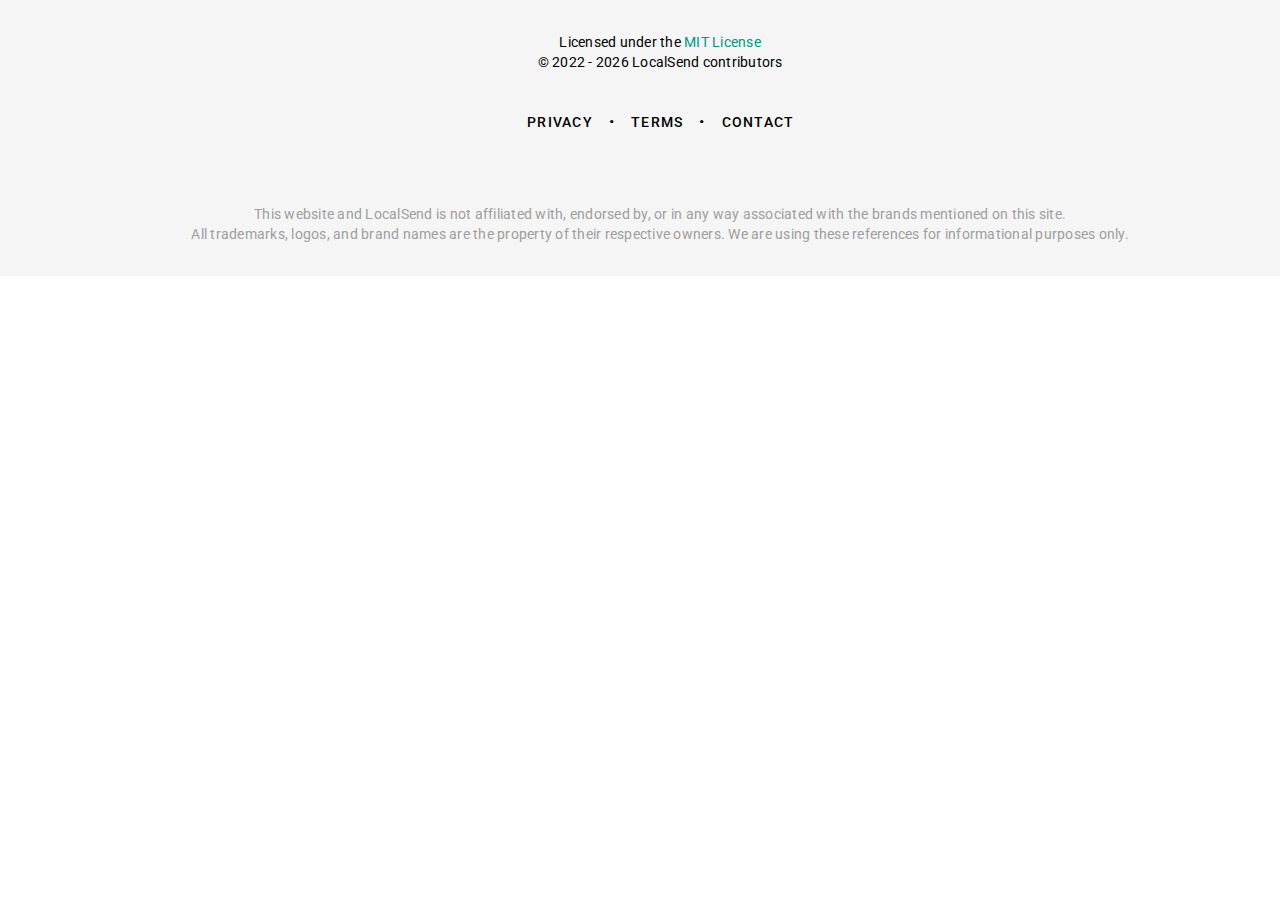
==== commit 2951edad: "deploy: 017d8f9b24a3db43b555d296a76321e4edeb1374" ====
--- a/index.html
+++ b/index.html
@@ -6,7 +6,7 @@
     <link rel="icon" href="/favicon.ico" />
     <meta name="viewport" content="width=device-width, initial-scale=1.0" />
     <title>LocalSend</title>
-  <script type="module" crossorigin src="/assets/index.c587bcad.js"></script>
+  <script type="module" crossorigin src="/assets/index.8c63a4ff.js"></script>
   <link rel="stylesheet" href="/assets/index.69817c9e.css">
 </head>
 
